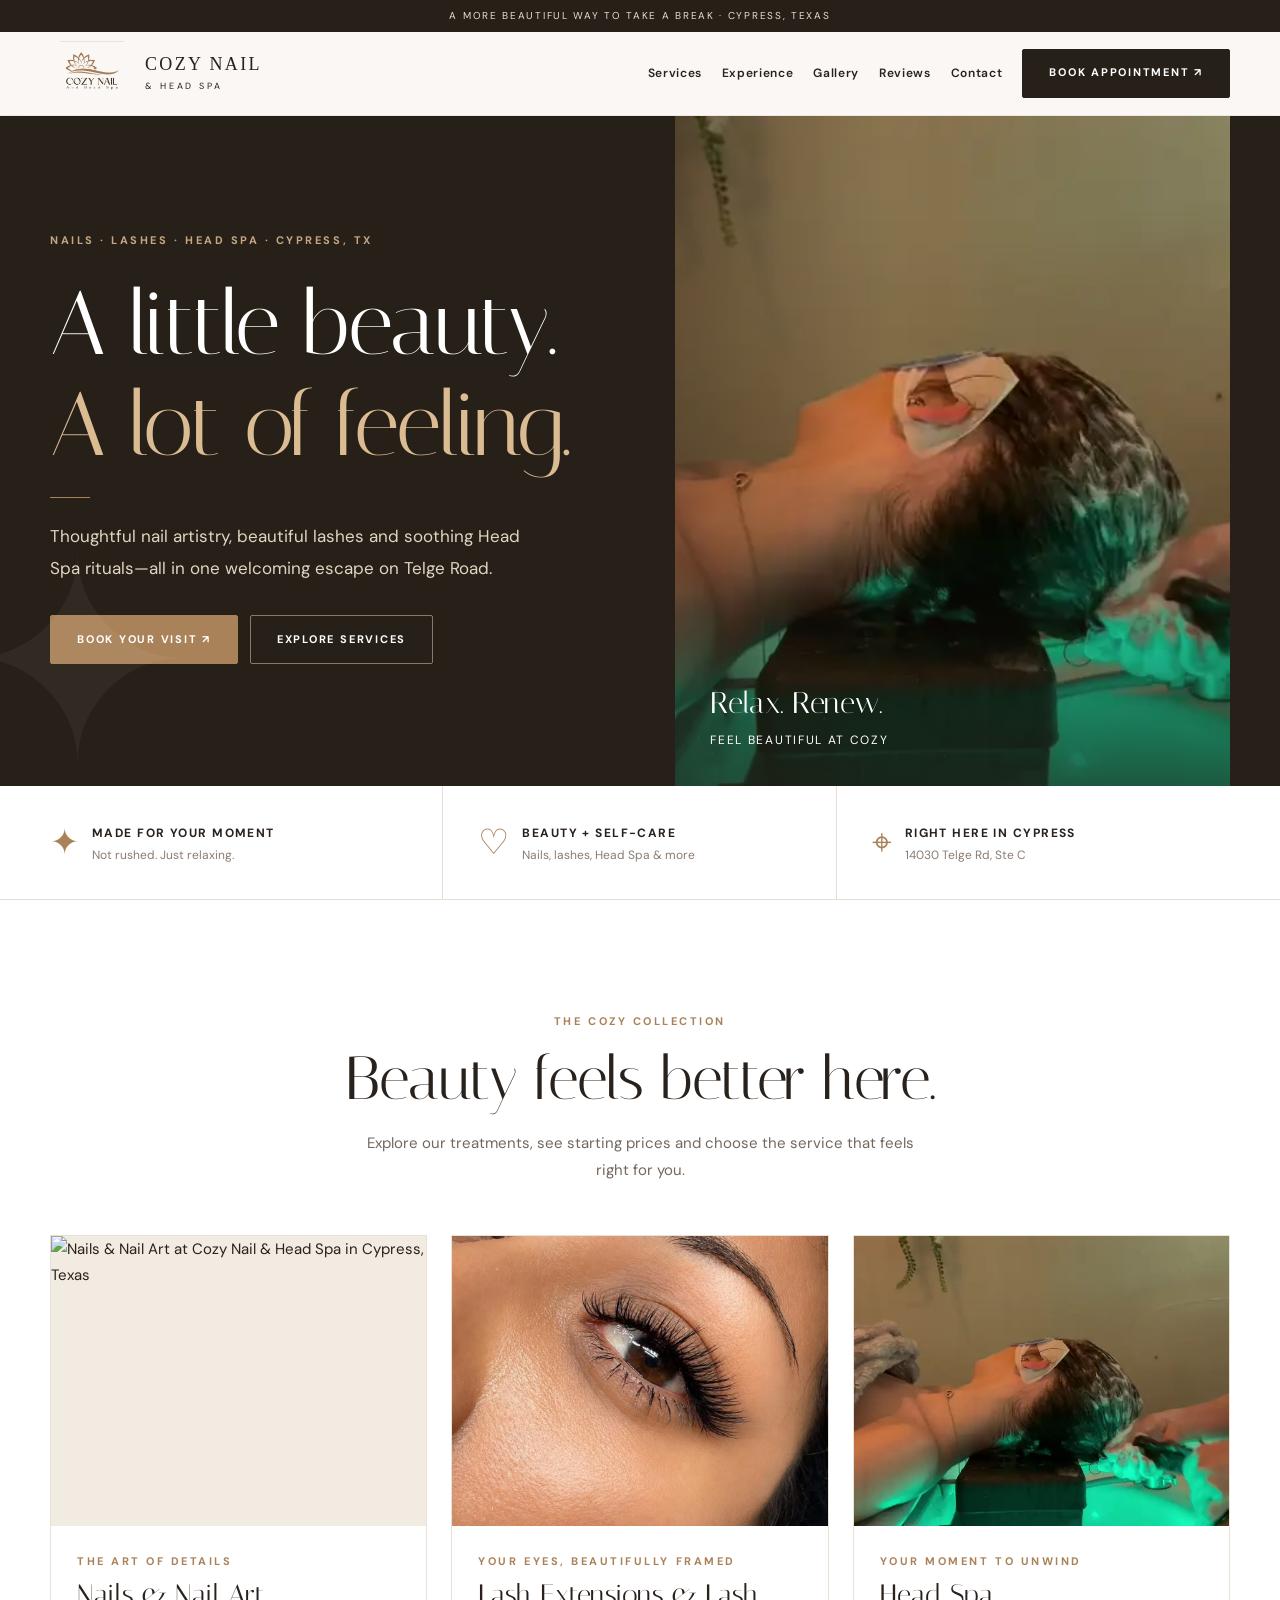
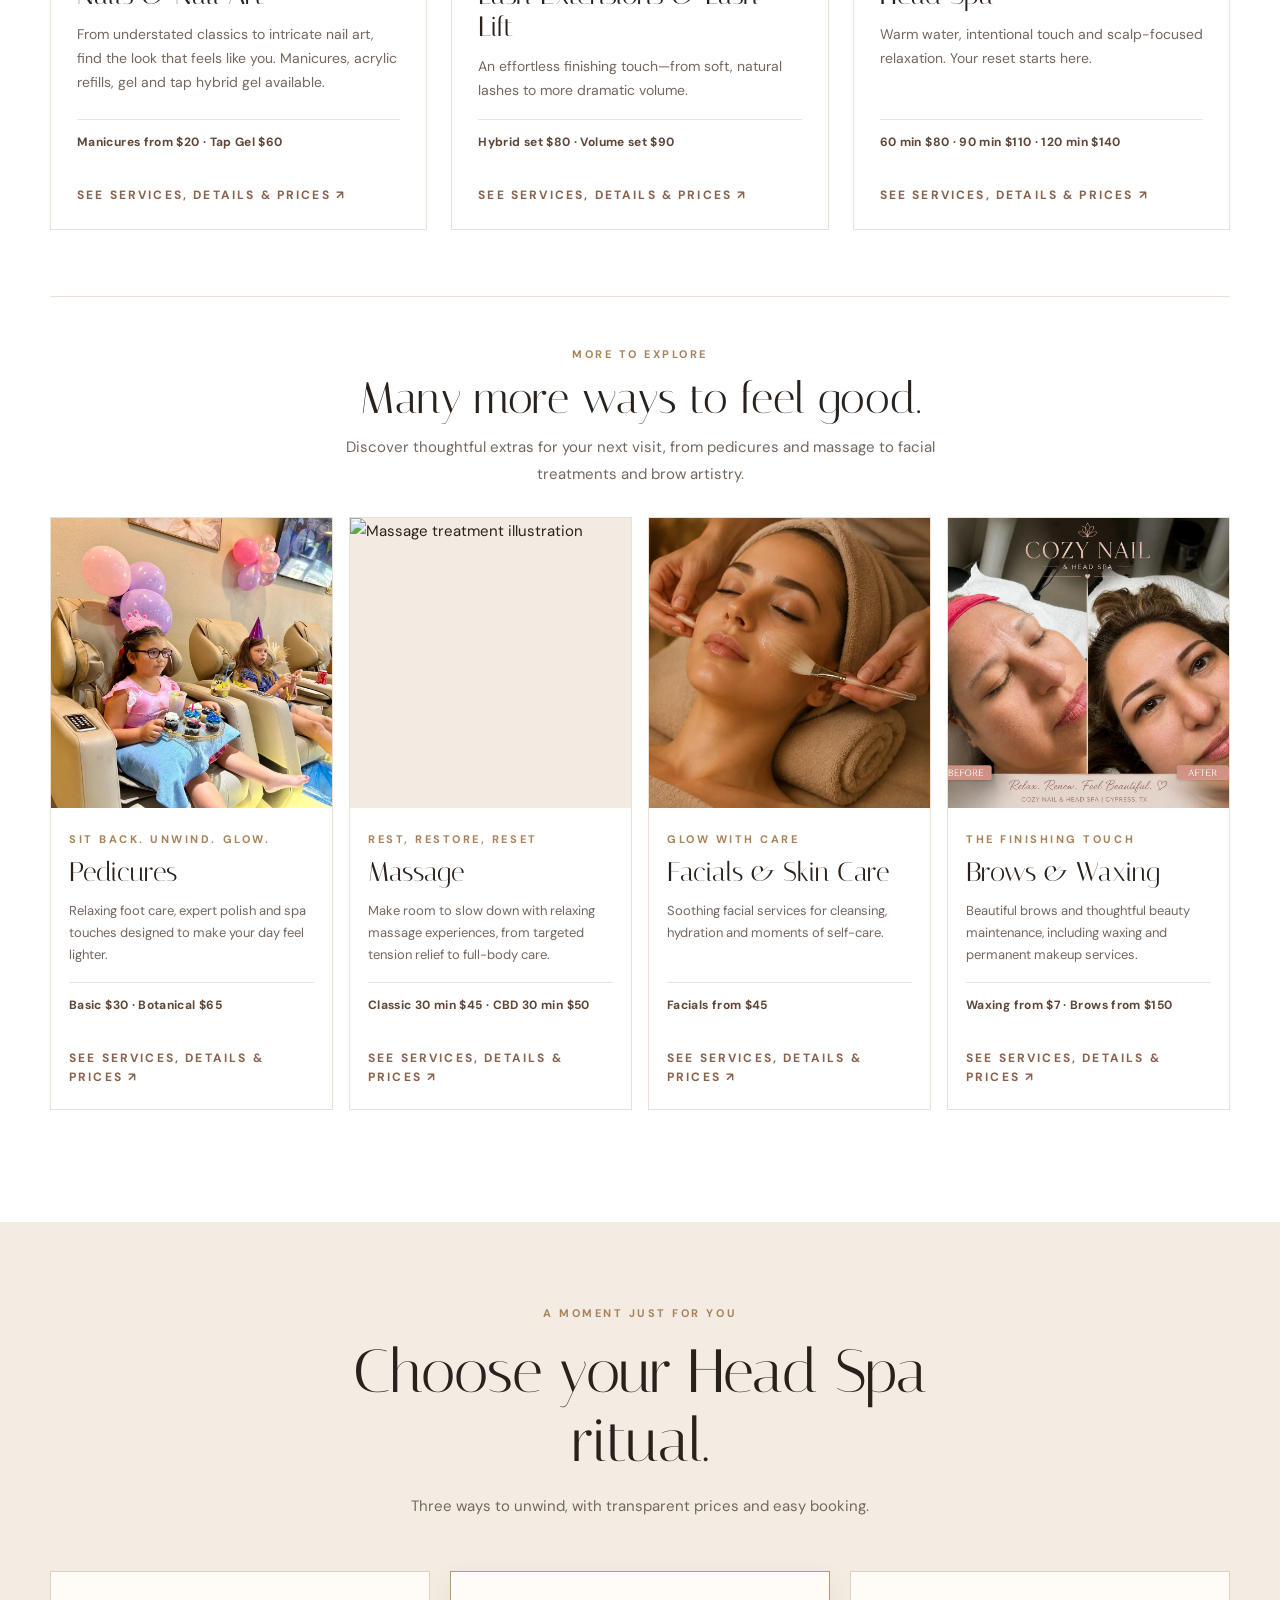
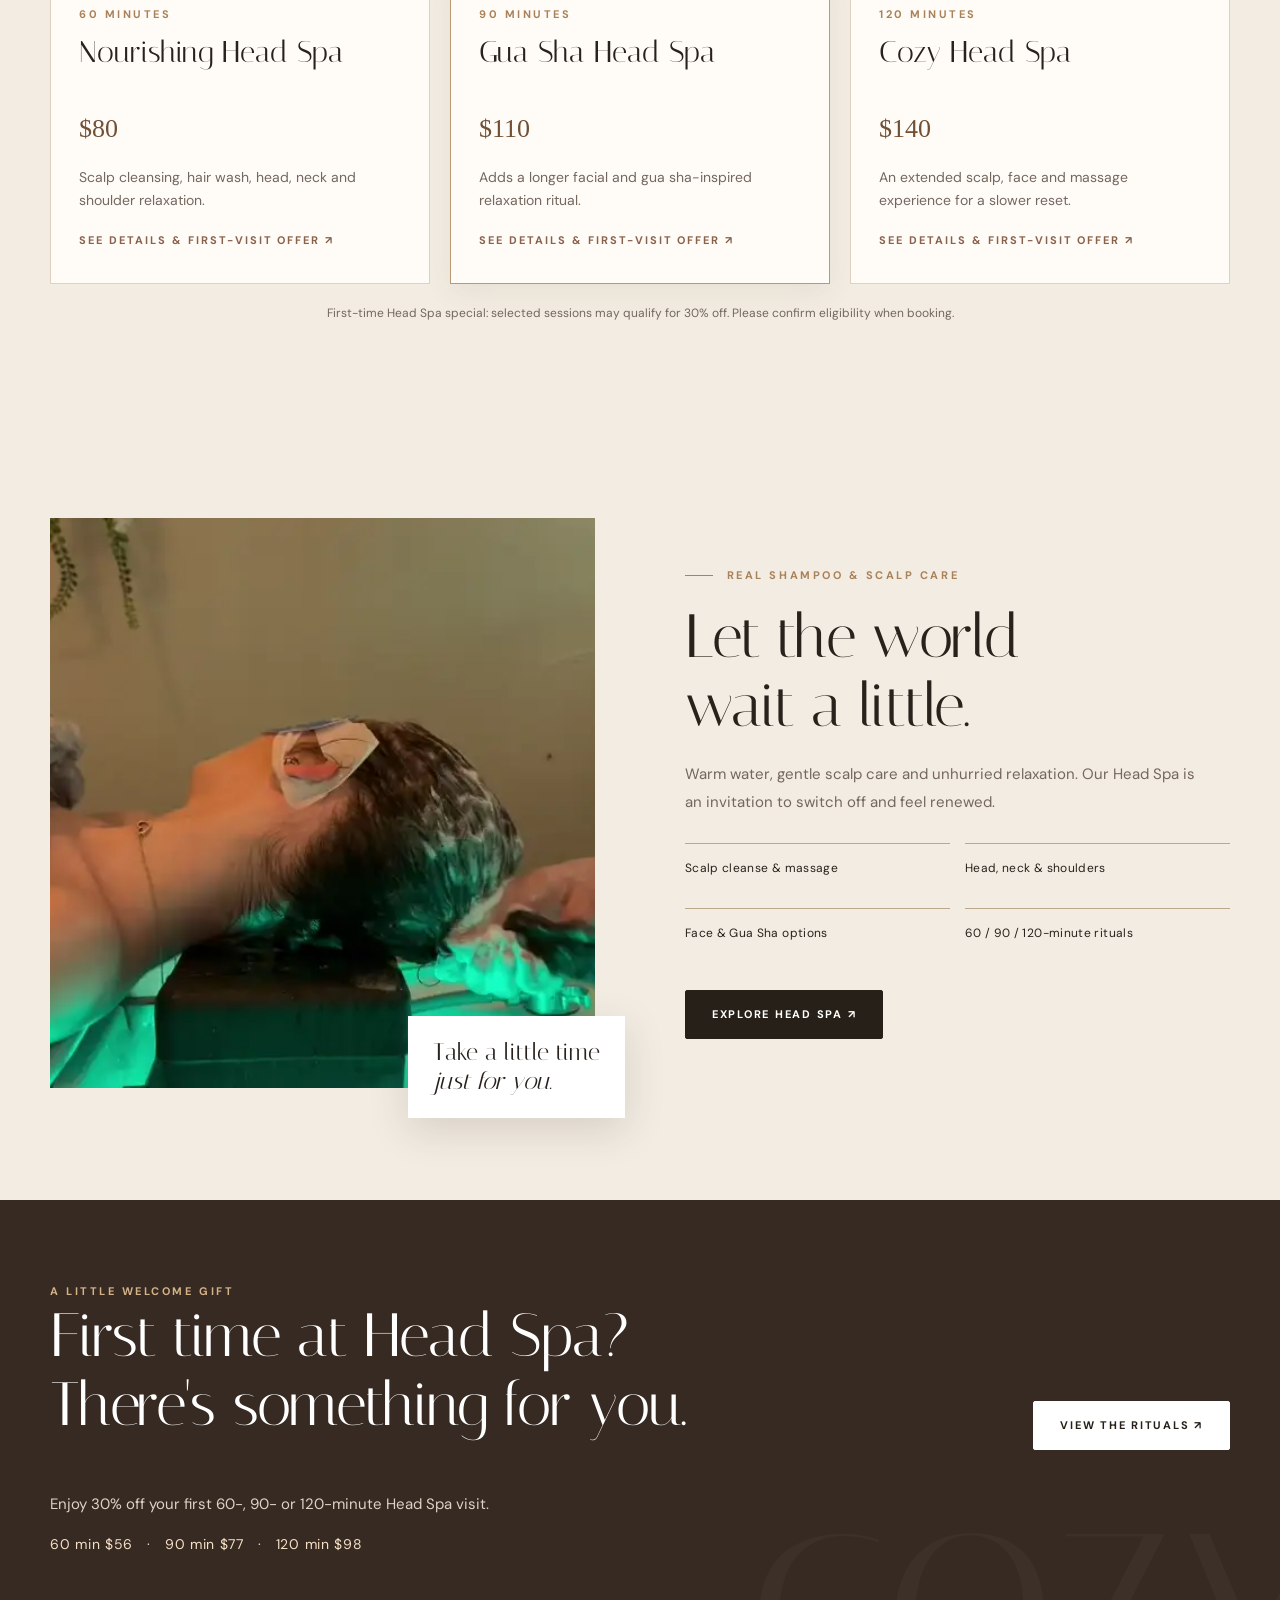
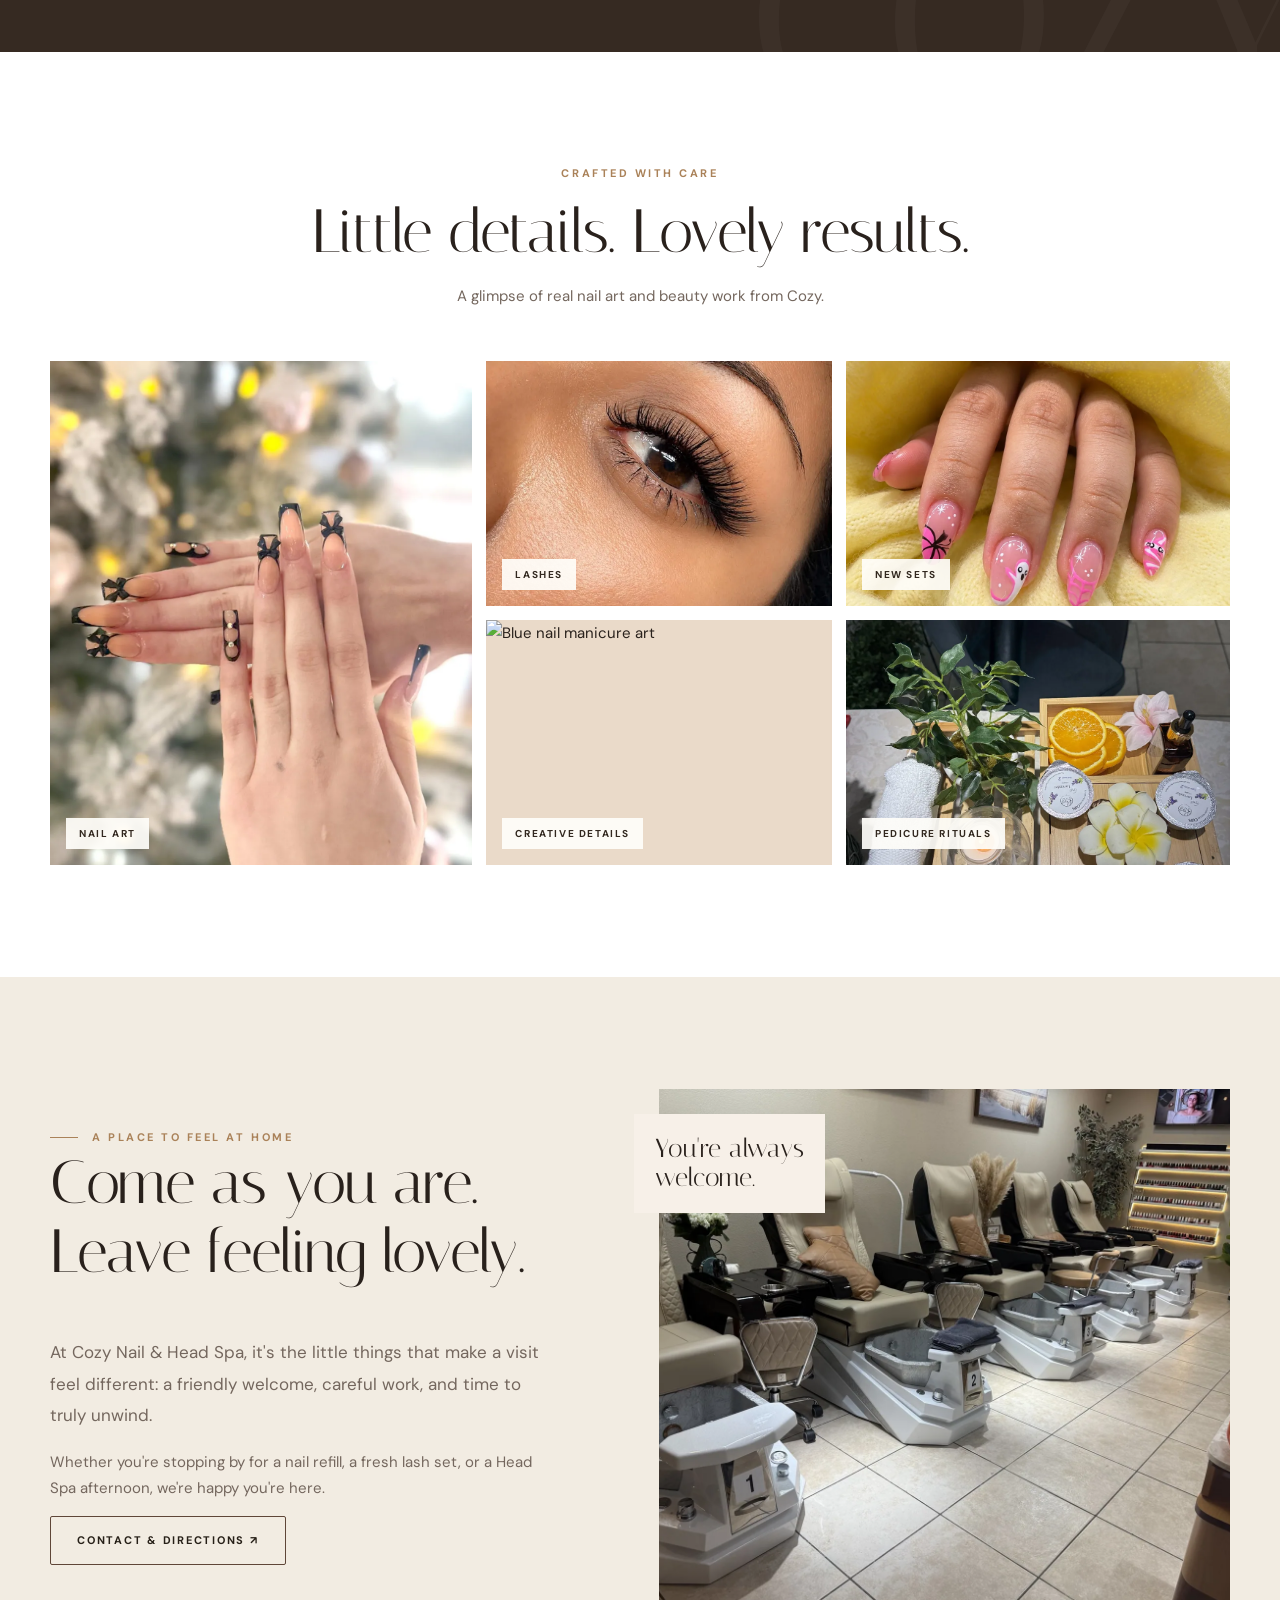
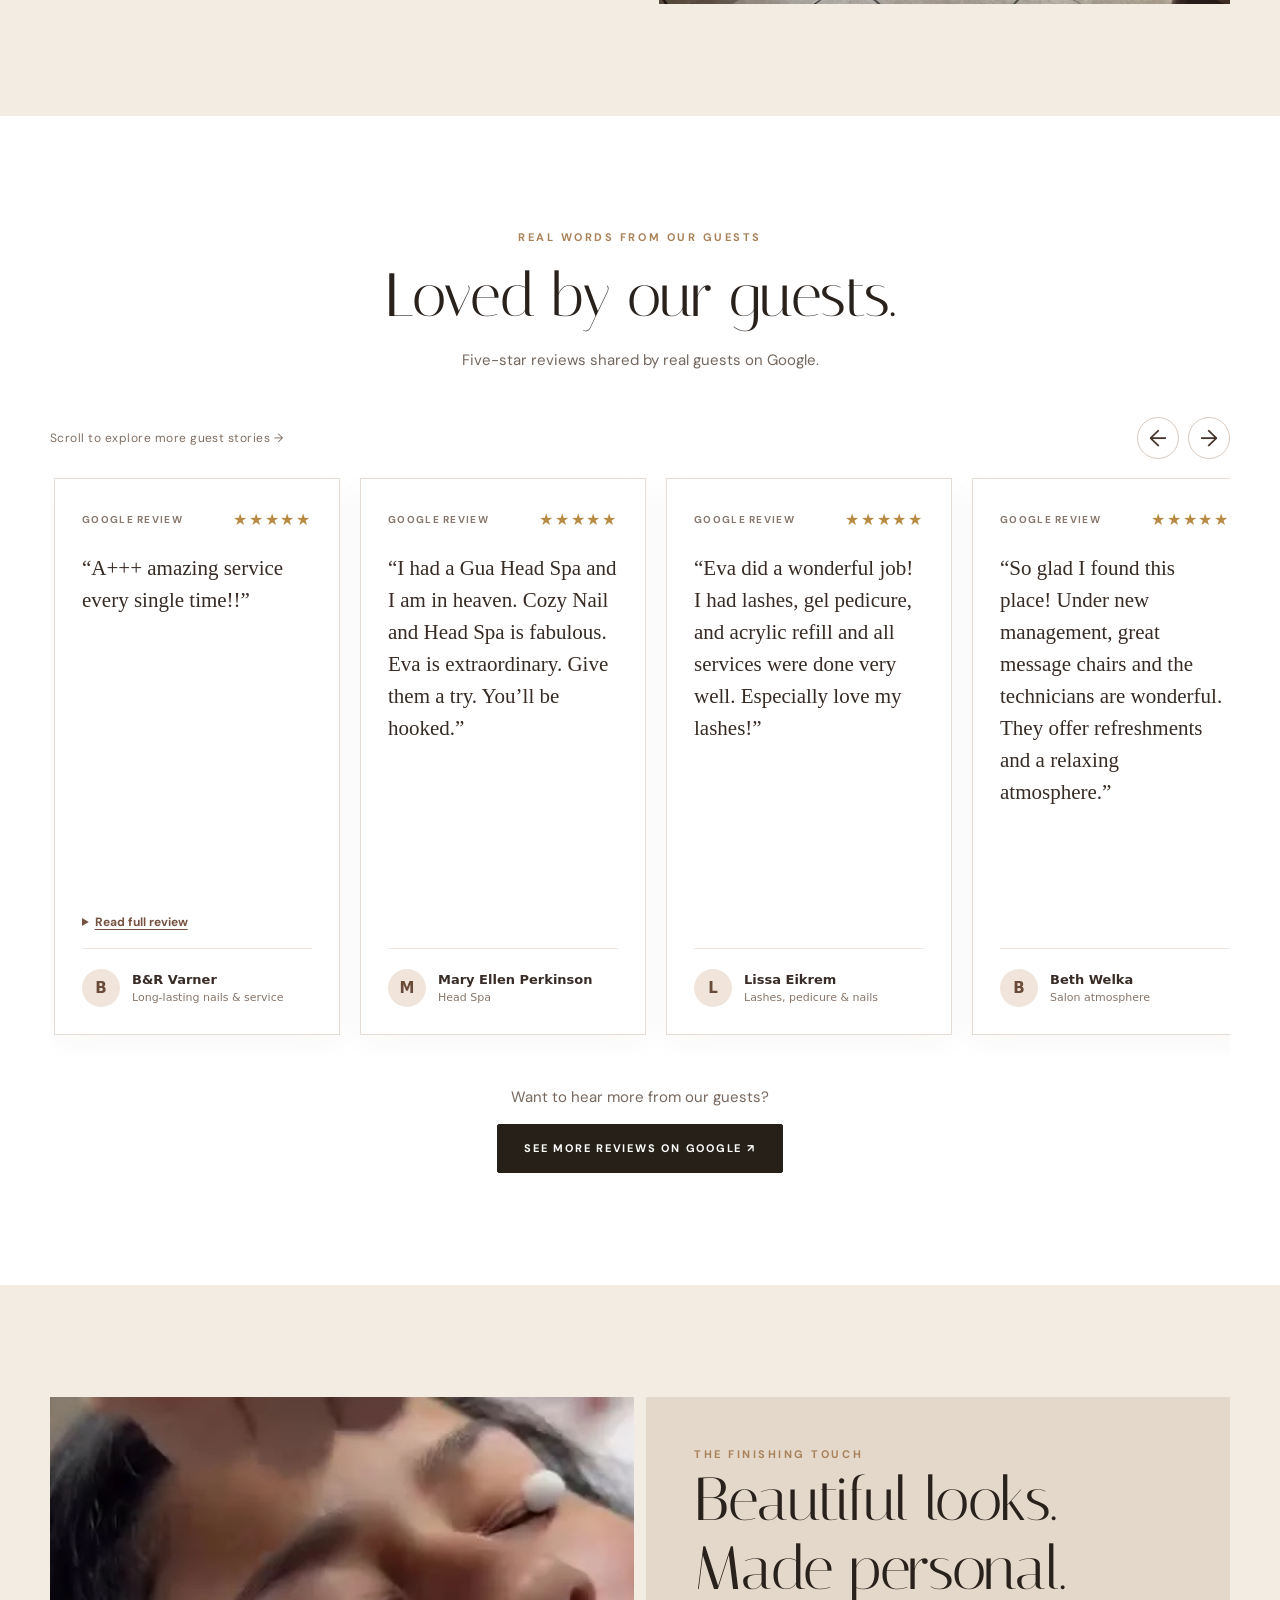
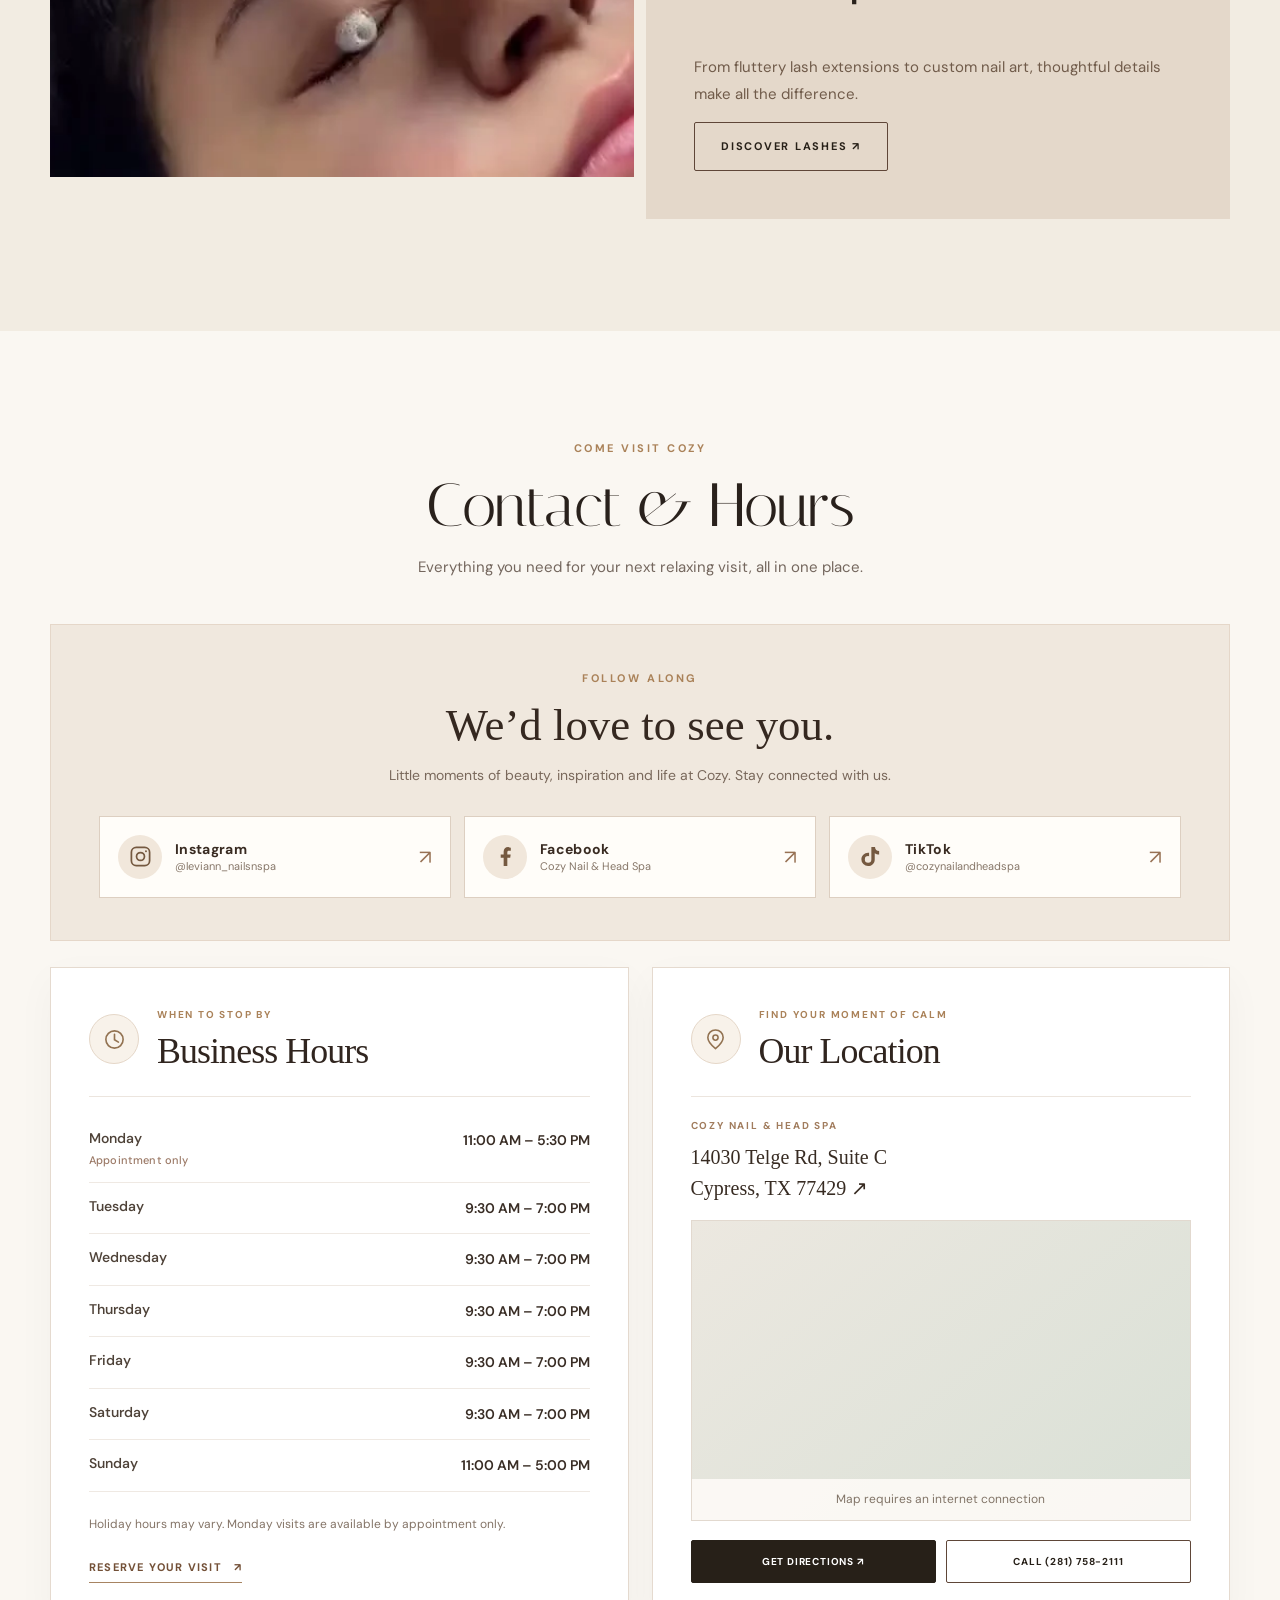
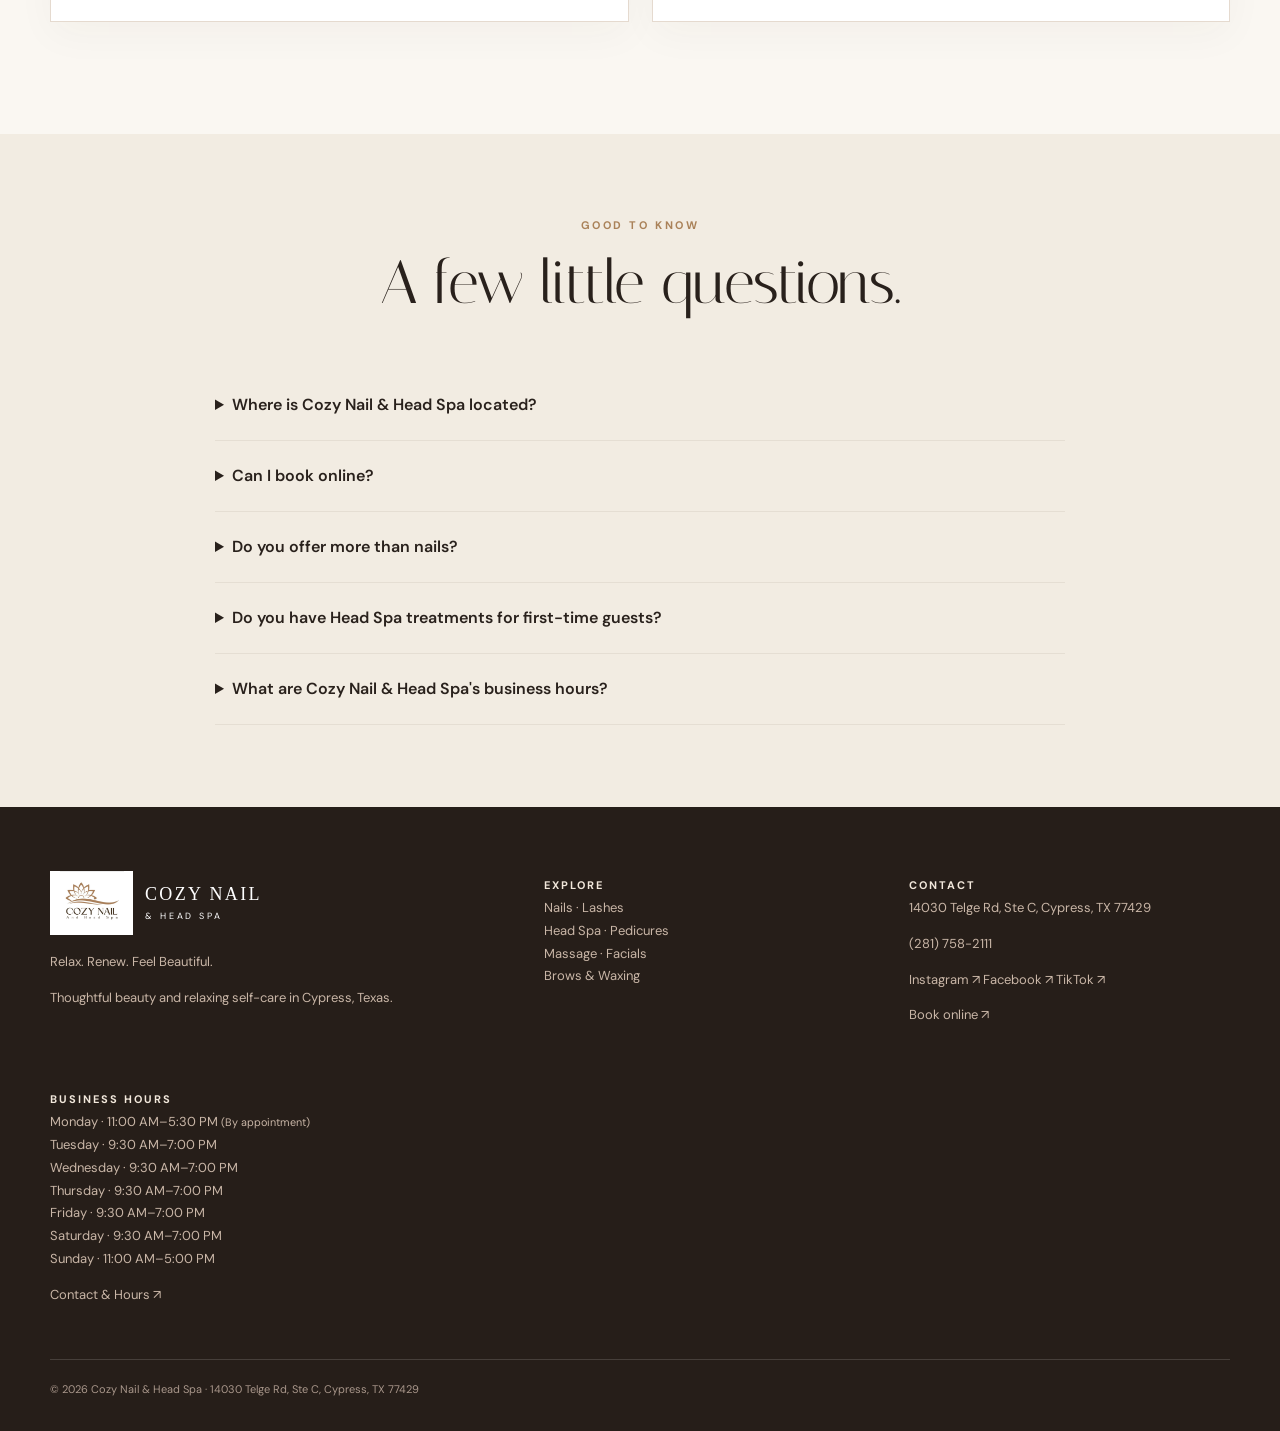
==== index.html @ b111fbc2 "Add files via upload" ====
<!DOCTYPE html>

<html lang="en"><head><meta charset="utf-8"/><meta content="width=device-width,initial-scale=1" name="viewport"/><meta content="#272018" name="theme-color"/><title>Cozy Nail &amp; Head Spa | Nail Salon, Lashes &amp; Head Spa in Cypress, TX</title><meta content="Explore nails, lash extensions, pedicures, Head Spa and massage at Cozy Nail &amp; Head Spa in Cypress, TX. View services, real work and book your visit." name="description"/><meta content="index,follow" name="robots"/><link href="https://cozynailandheadspa.com/" rel="canonical"/><meta content="website" property="og:type"/><meta content="Cozy Nail &amp; Head Spa | Nail Salon, Lashes &amp; Head Spa in Cypress, TX" property="og:title"/><meta content="Explore nails, lash extensions, pedicures, Head Spa and massage at Cozy Nail &amp; Head Spa in Cypress, TX. View services, real work and book your visit." property="og:description"/><meta content="https://cozynailandheadspa.com/" property="og:url"/><meta content="https://cozynailandheadspa.com/assets/images/salon.webp" property="og:image"/><link href="assets/images/logo.webp" rel="icon"/><link href="assets/css/style.css?v=20261012-contact-v3" rel="stylesheet"/><script type="application/ld+json">{"@context":"https://schema.org","@type":"NailSalon","@id":"https://cozynailandheadspa.com/#salon","name":"Cozy Nail & Head Spa","url":"https://cozynailandheadspa.com/","telephone":"+12817582111","image":"https://cozynailandheadspa.com/assets/images/salon.webp","address":{"@type":"PostalAddress","streetAddress":"14030 Telge Rd, Ste C","addressLocality":"Cypress","addressRegion":"TX","postalCode":"77429","addressCountry":"US"},"hasMap":"https://maps.app.goo.gl/F1xXu7MnUmR81qBM8","sameAs":["https://www.instagram.com/leviann_nailsnspa/","https://www.facebook.com/cozynailandheadspa","https://www.tiktok.com/@cozynailandheadspa"],"priceRange":"$$","openingHoursSpecification":[{"@type":"OpeningHoursSpecification","dayOfWeek":["Tuesday","Wednesday","Thursday","Friday","Saturday"],"opens":"09:30","closes":"19:00"},{"@type":"OpeningHoursSpecification","dayOfWeek":"Sunday","opens":"11:00","closes":"17:00"},{"@type":"OpeningHoursSpecification","dayOfWeek":"Monday","opens":"11:00","closes":"17:30","description":"By appointment only"}]}</script><style id="cozy-five-star-review-styles">
/* Google guest testimonials: static HTML, free to maintain, works without JavaScript */
.cozy-review-toolbar{display:flex;align-items:center;justify-content:space-between;gap:16px;margin:-8px 0 15px}
.cozy-review-hint{font-size:12px;color:#806f63;letter-spacing:.04em}
.cozy-review-buttons{display:flex;gap:9px}
.cozy-review-arrow{width:42px;height:42px;display:inline-grid;place-items:center;border:1px solid #d9cabe;background:#fff;color:#453229;border-radius:50%;cursor:pointer;font-size:23px;line-height:1;transition:background .2s,border-color .2s}
.cozy-review-arrow:hover,.cozy-review-arrow:focus-visible{background:#eee5dd;border-color:#b69a83}
.cozy-review-cards{display:grid;grid-auto-flow:column;grid-auto-columns:minmax(286px,calc((100% - 40px)/3));gap:20px;overflow-x:auto;overscroll-behavior-x:contain;scroll-snap-type:x mandatory;scroll-padding:5px;padding:4px 4px 22px;scrollbar-width:thin;scrollbar-color:#bca58f #f1ebe5}
.cozy-review-card{display:flex;flex-direction:column;min-width:0;min-height:335px;background:#fff;border:1px solid #e5dcd4;padding:27px;scroll-snap-align:start;box-shadow:0 8px 28px rgba(73,47,34,.035)}
.cozy-review-card-top{display:flex;flex-wrap:wrap;gap:5px 14px;align-items:center;justify-content:space-between}
.cozy-review-google{font-size:10px;font-weight:700;letter-spacing:.13em;text-transform:uppercase;color:#88776c}
.cozy-review-stars{font-size:16px;color:#b78b43;letter-spacing:.11em;white-space:nowrap}
.cozy-review-card blockquote{margin:19px 0 12px;font:clamp(18px,1.7vw,21px)/1.52 Georgia,serif;color:#382b24;flex-grow:1}
.cozy-review-details{margin:0 0 15px}
.cozy-review-details summary{font-size:12px;font-weight:700;color:#765341;cursor:pointer;text-decoration:underline;text-underline-offset:3px}
.cozy-review-details p{margin-top:10px;font:14px/1.7 system-ui,sans-serif;color:#65574e}
.cozy-review-author{margin-top:auto;display:flex;align-items:center;gap:12px;padding-top:20px;border-top:1px solid #efe8e2}
.cozy-review-avatar{flex-shrink:0;display:grid;place-items:center;width:38px;height:38px;border-radius:50%;background:#f1e5db;color:#6a4a38;font:600 15px system-ui,sans-serif}
.cozy-review-author strong{display:block;font:600 13px/1.5 system-ui,sans-serif;color:#392c27}
.cozy-review-author small{display:block;font:11px/1.5 system-ui,sans-serif;color:#88766b}
.cozy-review-action{display:flex;flex-direction:column;align-items:center;gap:14px;padding-top:27px;text-align:center}
.cozy-review-action p{margin:0;color:#77675e}
@media(max-width:940px){.cozy-review-cards{grid-auto-columns:minmax(285px,calc((100% - 20px)/2))}}
@media(max-width:610px){.cozy-review-cards{grid-auto-columns:minmax(250px,89%);gap:12px}.cozy-review-card{padding:22px;min-height:315px}.cozy-review-hint{font-size:11px}}
@media(prefers-reduced-motion:reduce){.cozy-review-cards{scroll-behavior:auto}}
</style></head><body data-prefix=""><noscript><p class="cozy-noscript">The service menus and links below are available without JavaScript.</p></noscript><div class="topline">A more beautiful way to take a break · Cypress, Texas</div><header class="header"><div class="container nav"><a aria-label="Cozy Nail and Head Spa home" class="logo" href="index.html"><img alt="Cozy Nail &amp; Head Spa lotus logo" height="64" src="assets/images/logo.webp" width="83"/><span class="wordmark">COZY NAIL<small>&amp; HEAD SPA</small></span></a><button aria-controls="siteNav" aria-expanded="false" aria-label="Open navigation menu" class="menu-toggle">☰</button><nav class="nav-links" id="siteNav"><a href="index.html#services">Services</a><a href="index.html#experience">Experience</a><a href="index.html#gallery">Gallery</a><a href="index.html#reviews">Reviews</a><a href="index.html#contact">Contact</a><a class="btn btn-dark" data-book="" href="https://booking.gocheckin.net/v2/16063" rel="noopener noreferrer" target="_blank">Book Appointment ↗</a></nav></div></header><main>
<section class="hero"><div class="container hero-grid"><div class="hero-text"><div class="hero-text-inner"><div class="eyebrow">NAILS · LASHES · HEAD SPA · CYPRESS, TX</div><h1>A little beauty.<br/><em>A lot of feeling.</em></h1><div class="gold-line"></div><p>Thoughtful nail artistry, beautiful lashes and soothing Head Spa rituals—all in one welcoming escape on Telge Road.</p><div class="actions" style="margin-top:30px"><a class="btn btn-gold" data-book="" href="https://booking.gocheckin.net/v2/16063" rel="noopener noreferrer" target="_blank">Book Your Visit ↗</a><a class="btn btn-outline" href="#services">Explore Services</a></div></div></div><div class="hero-photo"><video aria-label="Real shampoo and scalp cleansing treatment at Cozy Head Spa" autoplay="" loop="" muted="" playsinline="" poster="assets/images/head-spa-shampoo-2026.webp" preload="metadata"><source src="assets/video/head-spa-shampoo-2026.mp4" type="video/mp4"/></video><div class="hero-float"><strong>Relax. Renew.</strong>Feel beautiful at Cozy</div></div></div></section>
<div class="intro-strip"><div class="container intro-grid"><div><b>✦</b><div><strong>Made for your moment</strong><small>Not rushed. Just relaxing.</small></div></div><div><b>♡</b><div><strong>Beauty + self-care</strong><small>Nails, lashes, Head Spa &amp; more</small></div></div><div><b>⌖</b><div><strong>Right here in Cypress</strong><small>14030 Telge Rd, Ste C</small></div></div></div></div>
<section class="section white" id="services"><div class="container"><div class="section-heading"><div class="eyebrow">THE COZY COLLECTION</div><h2>Beauty feels better here.</h2><p>Explore our treatments, see starting prices and choose the service that feels right for you.</p></div><div class="services-grid" id="servicesGrid"><a aria-label="View Nails &amp; Nail Art services and prices" class="service-card" href="services/nails.html"><div class="service-img"><img alt="Nails &amp; Nail Art at Cozy Nail &amp; Head Spa in Cypress, Texas" decoding="async" height="440" loading="lazy" src="assets/images/nail-art-feature.webp" width="580"/></div><div class="body"><div class="eyebrow">THE ART OF DETAILS</div><h3>Nails &amp; Nail Art</h3><p>From understated classics to intricate nail art, find the look that feels like you. Manicures, acrylic refills, gel and tap hybrid gel available.</p><div class="price-preview">Manicures from $20 · Tap Gel $60</div><div class="text-link">See services, details &amp; prices ↗</div></div></a><a aria-label="View Lash Extensions &amp; Lash Lift services and prices" class="service-card" href="services/lashes.html"><div class="service-img"><img alt="Lash Extensions &amp; Lash Lift at Cozy Nail &amp; Head Spa in Cypress, Texas" decoding="async" height="440" loading="lazy" src="assets/images/lash-eye.webp" width="580"/></div><div class="body"><div class="eyebrow">YOUR EYES, BEAUTIFULLY FRAMED</div><h3>Lash Extensions &amp; Lash Lift</h3><p>An effortless finishing touch—from soft, natural lashes to more dramatic volume.</p><div class="price-preview">Hybrid set $80 · Volume set $90</div><div class="text-link">See services, details &amp; prices ↗</div></div></a><a aria-label="View Head Spa services and prices" class="service-card" href="services/head-spa.html"><div class="service-img"><img alt="Real Head Spa shampoo and scalp cleansing at Cozy Nail &amp; Head Spa" decoding="async" height="440" loading="lazy" src="assets/images/head-spa-shampoo-2026.webp" width="580"/></div><div class="body"><div class="eyebrow">YOUR MOMENT TO UNWIND</div><h3>Head Spa</h3><p>Warm water, intentional touch and scalp-focused relaxation. Your reset starts here.</p><div class="price-preview">60 min $80 · 90 min $110 · 120 min $140</div><div class="text-link">See services, details &amp; prices ↗</div></div></a></div><div class="cozy-more-heading"><div class="eyebrow">MORE TO EXPLORE</div><h3>Many more ways to feel good.</h3><p>Discover thoughtful extras for your next visit, from pedicures and massage to facial treatments and brow artistry.</p></div><div class="services-grid is-secondary" id="moreServicesGrid"><a aria-label="View Pedicures services and prices" class="service-card" href="services/pedicures.html"><div class="service-img"><img alt="Pedicures at Cozy Nail &amp; Head Spa in Cypress, Texas" decoding="async" height="440" loading="lazy" src="assets/images/pedicure-chairs.webp" width="580"/></div><div class="body"><div class="eyebrow">SIT BACK. UNWIND. GLOW.</div><h3>Pedicures</h3><p>Relaxing foot care, expert polish and spa touches designed to make your day feel lighter.</p><div class="price-preview">Basic $30 · Botanical $65</div><div class="text-link">See services, details &amp; prices ↗</div></div></a><a aria-label="View Massage services and prices" class="service-card" href="services/massage.html"><div class="service-img"><img alt="Massage treatment illustration" decoding="async" height="440" loading="lazy" src="assets/images/massage-feature.webp" width="580"/></div><div class="body"><div class="eyebrow">REST, RESTORE, RESET</div><h3>Massage</h3><p>Make room to slow down with relaxing massage experiences, from targeted tension relief to full-body care.</p><div class="price-preview">Classic 30 min $45 · CBD 30 min $50</div><div class="text-link">See services, details &amp; prices ↗</div></div></a><a aria-label="View Facials &amp; Skin Care services and prices" class="service-card" href="services/facials.html"><div class="service-img"><img alt="Facial treatment illustration" decoding="async" height="440" loading="lazy" src="assets/images/facial-treatment.webp" width="580"/></div><div class="body"><div class="eyebrow">GLOW WITH CARE</div><h3>Facials &amp; Skin Care</h3><p>Soothing facial services for cleansing, hydration and moments of self-care.</p><div class="price-preview">Facials from $45</div><div class="text-link">See services, details &amp; prices ↗</div></div></a><a aria-label="View Brows &amp; Waxing services and prices" class="service-card" href="services/brows-waxing.html"><div class="service-img"><img alt="Brows &amp; Waxing at Cozy Nail &amp; Head Spa in Cypress, Texas" decoding="async" height="440" loading="lazy" src="assets/images/brows.webp" width="580"/></div><div class="body"><div class="eyebrow">THE FINISHING TOUCH</div><h3>Brows &amp; Waxing</h3><p>Beautiful brows and thoughtful beauty maintenance, including waxing and permanent makeup services.</p><div class="price-preview">Waxing from $7 · Brows from $150</div><div class="text-link">See services, details &amp; prices ↗</div></div></a></div></div></section><section aria-labelledby="headspa-price-title" class="section-tight linen cozy-headspa-pricing" id="head-spa-pricing"><div class="container"><div class="section-heading"><div class="eyebrow">A MOMENT JUST FOR YOU</div><h2 id="headspa-price-title">Choose your Head Spa ritual.</h2><p>Three ways to unwind, with transparent prices and easy booking.</p></div><div class="cozy-tiers"><article class="cozy-tier"><span class="eyebrow">60 minutes</span><h3>Nourishing Head Spa</h3><strong class="cozy-tier-price">$80</strong><p>Scalp cleansing, hair wash, head, neck and shoulder relaxation.</p><a class="text-link" href="services/head-spa.html">See details &amp; first-visit offer ↗</a></article><article class="cozy-tier featured"><span class="eyebrow">90 minutes</span><h3>Gua Sha Head Spa</h3><strong class="cozy-tier-price">$110</strong><p>Adds a longer facial and gua sha-inspired relaxation ritual.</p><a class="text-link" href="services/head-spa.html">See details &amp; first-visit offer ↗</a></article><article class="cozy-tier"><span class="eyebrow">120 minutes</span><h3>Cozy Head Spa</h3><strong class="cozy-tier-price">$140</strong><p>An extended scalp, face and massage experience for a slower reset.</p><a class="text-link" href="services/head-spa.html">See details &amp; first-visit offer ↗</a></article></div><p class="cozy-price-note">First-time Head Spa special: selected sessions may qualify for 30% off. Please confirm eligibility when booking.</p></div></section>
<section class="section linen" id="experience"><div class="container split"><div class="split-media"><video aria-label="Real shampoo and scalp cleansing treatment at Cozy Head Spa" data-scroll-video="" loop="" muted="" playsinline="" poster="assets/images/head-spa-shampoo-2026.webp" preload="none"><source src="assets/video/head-spa-shampoo-2026.mp4" type="video/mp4"/></video><div class="corner-card">Take a little time<br/><i>just for you.</i></div></div><div class="split-copy"><div class="overline eyebrow">REAL SHAMPOO &amp; SCALP CARE</div><h2>Let the world<br/>wait a little.</h2><p class="lead">Warm water, gentle scalp care and unhurried relaxation. Our Head Spa is an invitation to switch off and feel renewed.</p><div class="essentials"><div>Scalp cleanse &amp; massage</div><div>Head, neck &amp; shoulders</div><div>Face &amp; Gua Sha options</div><div>60 / 90 / 120-minute rituals</div></div><a class="btn btn-dark" href="services/head-spa.html">Explore Head Spa ↗</a></div></div></section>
<section class="section-tight promo-section"><div class="container promo-inner"><div><div class="eyebrow">A LITTLE WELCOME GIFT</div><h2>First time at Head Spa?<br/>There's something for you.</h2><p>Enjoy 30% off your first 60-, 90- or 120-minute Head Spa visit.</p><p class="offer-detail">60 min $56   ·   90 min $77   ·   120 min $98</p></div><a class="btn btn-white" href="services/head-spa.html">View the Rituals ↗</a></div></section>
<section class="section white" id="gallery"><div class="container"><div class="section-heading"><div class="eyebrow">CRAFTED WITH CARE</div><h2>Little details. Lovely results.</h2><p>A glimpse of real nail art and beauty work from Cozy.</p></div><div class="gallery"><a class="tall" href="services/nails.html"><img alt="Black bow nail art created at Cozy Nail and Head Spa Cypress" loading="lazy" src="assets/images/nails-art.webp"/><span>Nail Art</span></a><a href="services/lashes.html"><img alt="Close up of finished lash extensions" loading="lazy" src="assets/images/lash-eye.webp"/><span>Lashes</span></a><a href="services/nails.html"><img alt="Pink nail art on hands" loading="lazy" src="assets/images/nails-soft.webp"/><span>New Sets</span></a><a href="services/nails.html"><img alt="Blue nail manicure art" loading="lazy" src="assets/images/nail-art-feature.webp"/><span>Creative Details</span></a><a href="services/pedicures.html"><img alt="Cozy spa pedicure tray with citrus, oils and a warm candle" loading="lazy" src="assets/images/spa-tray.webp"/><span>Pedicure Rituals</span></a></div></div></section>
<section class="section linen"><div class="container story-grid"><div class="story-copy"><div class="overline eyebrow">A PLACE TO FEEL AT HOME</div><h2>Come as you are.<br/>Leave feeling lovely.</h2><p class="lead">At Cozy Nail &amp; Head Spa, it's the little things that make a visit feel different: a friendly welcome, careful work, and time to truly unwind.</p><p>Whether you're stopping by for a nail refill, a fresh lash set, or a Head Spa afternoon, we're happy you're here.</p><a class="btn btn-outline" href="#contact">Contact &amp; Directions ↗</a></div><div class="story-photo"><img alt="Real Cozy Nail and Head Spa pedicure seating in Cypress Texas" loading="lazy" src="assets/images/salon.webp"/><div class="stamp">You're always<br/>welcome.</div></div></div></section>
<section aria-labelledby="cozy-google-reviews-heading" class="section white" id="reviews">
<div class="container">
<div class="section-heading">
<div class="eyebrow">REAL WORDS FROM OUR GUESTS</div>
<h2 id="cozy-google-reviews-heading">Loved by our guests.</h2>
<p>Five-star reviews shared by real guests on Google.</p>
</div>
<div class="cozy-review-toolbar">
<span class="cozy-review-hint">Scroll to explore more guest stories <span aria-hidden="true">→</span></span>
<div aria-label="Browse Google reviews" class="cozy-review-buttons">
<button aria-label="Previous reviews" class="cozy-review-arrow" id="cozy-review-prev" type="button">←</button>
<button aria-label="Next reviews" class="cozy-review-arrow" id="cozy-review-next" type="button">→</button>
</div>
</div>
<div aria-label="Five Google reviews, scroll horizontally to read all five" class="cozy-review-cards" id="cozyGoogleReviews" tabindex="0">
<article aria-label="5-star Google review by B&amp;R Varner" class="cozy-review-card">
<div class="cozy-review-card-top"><span class="cozy-review-google">Google review</span><span aria-label="5 out of 5 stars" class="cozy-review-stars">★★★★★</span></div>
<blockquote>“A+++ amazing service every single time!!”</blockquote><details class="cozy-review-details"><summary>Read full review</summary><p>A+++ amazing service every single time!! I have been a regular for sometime (about a year) and have always had 5 star service and quality ! Everyone is so welcoming and fantastic at the services they have provided me (and husbands pedicure). Everyone is so wonderful, but Daisy is my go to nail magician! She knows what I want more than I do. She will make suggestions or advise of a nail shape, color, service etc. and “hands up” she is always spot on - the end results and quality always surpasses my expectations. I do A LOT with my hands, no chipping no broken nails and an actual pretty seamless grow out that doesn’t look harsh. I enjoy everyone at this salon they are all wonderful!</p></details>
<footer class="cozy-review-author"><span aria-hidden="true" class="cozy-review-avatar">B</span><span><strong>B&amp;R Varner</strong><small>Long-lasting nails &amp; service</small></span></footer>
</article><article aria-label="5-star Google review by Mary Ellen Perkinson" class="cozy-review-card">
<div class="cozy-review-card-top"><span class="cozy-review-google">Google review</span><span aria-label="5 out of 5 stars" class="cozy-review-stars">★★★★★</span></div>
<blockquote>“I had a Gua Head Spa and I am in heaven. Cozy Nail and Head Spa is fabulous. Eva is extraordinary. Give them a try. You’ll be hooked.”</blockquote>
<footer class="cozy-review-author"><span aria-hidden="true" class="cozy-review-avatar">M</span><span><strong>Mary Ellen Perkinson</strong><small>Head Spa</small></span></footer>
</article><article aria-label="5-star Google review by Lissa Eikrem" class="cozy-review-card">
<div class="cozy-review-card-top"><span class="cozy-review-google">Google review</span><span aria-label="5 out of 5 stars" class="cozy-review-stars">★★★★★</span></div>
<blockquote>“Eva did a wonderful job! I had lashes, gel pedicure, and acrylic refill and all services were done very well. Especially love my lashes!”</blockquote>
<footer class="cozy-review-author"><span aria-hidden="true" class="cozy-review-avatar">L</span><span><strong>Lissa Eikrem</strong><small>Lashes, pedicure &amp; nails</small></span></footer>
</article><article aria-label="5-star Google review by Beth Welka" class="cozy-review-card">
<div class="cozy-review-card-top"><span class="cozy-review-google">Google review</span><span aria-label="5 out of 5 stars" class="cozy-review-stars">★★★★★</span></div>
<blockquote>“So glad I found this place! Under new management, great message chairs and the technicians are wonderful. They offer refreshments and a relaxing atmosphere.”</blockquote>
<footer class="cozy-review-author"><span aria-hidden="true" class="cozy-review-avatar">B</span><span><strong>Beth Welka</strong><small>Salon atmosphere</small></span></footer>
</article><article aria-label="5-star Google review by Alexys Mumford" class="cozy-review-card">
<div class="cozy-review-card-top"><span class="cozy-review-google">Google review</span><span aria-label="5 out of 5 stars" class="cozy-review-stars">★★★★★</span></div>
<blockquote>“I love coming here! Everyone is so sweet, welcoming, and always does an amazing job on my nails. They get you in and out in a reasonable amount of time without sacrificing quality. The salon is clean, the service is great, and I always leave happy. Highly recommend!”</blockquote>
<footer class="cozy-review-author"><span aria-hidden="true" class="cozy-review-avatar">A</span><span><strong>Alexys Mumford</strong><small>Nails &amp; guest care</small></span></footer>
</article>
</div>
<div class="cozy-review-action">
<p>Want to hear more from our guests?</p>
<a aria-label="See more Cozy Nail and Head Spa reviews on Google Maps" class="btn btn-dark" href="https://maps.app.goo.gl/F1xXu7MnUmR81qBM8" rel="noopener noreferrer" target="_blank">See More Reviews on Google ↗</a>
</div>
</div>
</section>
<section class="section linen"><div class="container video-panel"><video aria-label="Close up of lash extension application" data-scroll-video="" loop="" muted="" playsinline="" poster="assets/images/lash-artist-poster.webp" preload="none"><source src="assets/video/lash-artist.mp4" type="video/mp4"/></video><div class="video-text"><div class="eyebrow">THE FINISHING TOUCH</div><h2>Beautiful looks.<br/>Made personal.</h2><p>From fluttery lash extensions to custom nail art, thoughtful details make all the difference.</p><a class="btn btn-outline" href="services/lashes.html" style="align-self:flex-start">Discover Lashes ↗</a></div></div></section>
<span aria-hidden="true" class="cozy-legacy-anchor" id="visit"></span><section aria-labelledby="cozy-contact-title" class="section white cozy-contact-section cozy-contact-v2" id="contact">
<div class="container">
<div class="section-heading cozy-contact-heading">
<div class="eyebrow">COME VISIT COZY</div>
<h2 id="cozy-contact-title">Contact &amp; Hours</h2>
<p>Everything you need for your next relaxing visit, all in one place.</p>
</div>
<div aria-labelledby="cozy-follow-heading" class="cozy-v2-follow" id="follow-along">
<div class="cozy-v2-follow-header">
<span class="eyebrow">FOLLOW ALONG</span>
<h3 id="cozy-follow-heading">We’d love to see you.</h3>
<p>Little moments of beauty, inspiration and life at Cozy. Stay connected with us.</p>
</div>
<div aria-label="Follow Cozy Nail and Head Spa on social media" class="cozy-v2-social-grid">
<a aria-label="Cozy Instagram" data-instagram-link="" href="https://www.instagram.com/leviann_nailsnspa/" rel="noopener noreferrer" target="_blank"><span class="cozy-v2-social-icon cozy-v2-instagram"><svg aria-hidden="true" fill="none" role="img" stroke="currentColor" stroke-linecap="round" stroke-linejoin="round" stroke-width="1.8" viewbox="0 0 24 24"><rect height="19" rx="5.1" width="19" x="2.5" y="2.5"></rect><circle cx="12" cy="12" r="4.15"></circle><circle cx="17.7" cy="6.6" fill="currentColor" r="1" stroke="none"></circle></svg></span><span class="cozy-v2-social-label"><strong>Instagram</strong><small>@leviann_nailsnspa</small></span><span aria-hidden="true" class="cozy-v2-arrow">↗</span></a>
<a aria-label="Cozy Facebook" data-facebook-link="" href="https://www.facebook.com/cozynailandheadspa" rel="noopener noreferrer" target="_blank"><span class="cozy-v2-social-icon cozy-v2-facebook"><svg aria-hidden="true" fill="currentColor" role="img" viewbox="0 0 24 24"><path d="M13.9 22v-8.7h3.03l.46-3.43H13.9V7.7c0-.99.32-1.67 1.74-1.67h1.91V2.97A26.1 26.1 0 0 0 14.76 2c-2.77 0-4.68 1.71-4.68 4.86v3.01H7v3.43h3.08V22h3.82Z"></path></svg></span><span class="cozy-v2-social-label"><strong>Facebook</strong><small>Cozy Nail &amp; Head Spa</small></span><span aria-hidden="true" class="cozy-v2-arrow">↗</span></a>
<a aria-label="Cozy TikTok" data-tiktok-link="" href="https://www.tiktok.com/@cozynailandheadspa" rel="noopener noreferrer" target="_blank"><span class="cozy-v2-social-icon cozy-v2-tiktok"><svg aria-hidden="true" fill="currentColor" role="img" viewbox="0 0 24 24"><path d="M16.7 2c.2 2.5 1.67 4.08 4.3 4.35v3.47c-1.74 0-3.32-.48-4.58-1.34v6.58c0 4.03-3 6.94-6.96 6.94A6.98 6.98 0 0 1 2.5 15c0-3.86 3.15-6.98 7.01-6.98.35 0 .69.03 1.02.08v3.67a3.28 3.28 0 0 0-1.04-.17 3.4 3.4 0 1 0 3.4 3.4V2h3.8Z"></path></svg></span><span class="cozy-v2-social-label"><strong>TikTok</strong><small>@cozynailandheadspa</small></span><span aria-hidden="true" class="cozy-v2-arrow">↗</span></a>
</div>
</div>
<div class="cozy-v2-contact-grid">
<article aria-labelledby="cozy-hours-heading" class="cozy-v2-card cozy-v2-hours-card">
<div class="cozy-v2-card-heading"><div class="cozy-v2-heading-icon"><svg aria-hidden="true" fill="none" stroke="currentColor" stroke-linecap="round" stroke-width="1.7" viewbox="0 0 24 24"><circle cx="12" cy="12" r="9"></circle><path d="M12 6.5v5.7l4.1 2.5"></path></svg></div><div><div class="eyebrow">WHEN TO STOP BY</div><h3 id="cozy-hours-heading">Business Hours</h3></div></div>
<div aria-label="Daily business hours" class="cozy-v2-hours-list"><div class="cozy-v2-hours-row" data-hours-row="Monday"><div class="cozy-v2-day"><span>Monday</span><small>Appointment only</small></div><span class="cozy-v2-time" data-hours-day="Monday">11:00 AM – 5:30 PM</span></div><div class="cozy-v2-hours-row" data-hours-row="Tuesday"><div class="cozy-v2-day"><span>Tuesday</span></div><span class="cozy-v2-time" data-hours-day="Tuesday">9:30 AM – 7:00 PM</span></div><div class="cozy-v2-hours-row" data-hours-row="Wednesday"><div class="cozy-v2-day"><span>Wednesday</span></div><span class="cozy-v2-time" data-hours-day="Wednesday">9:30 AM – 7:00 PM</span></div><div class="cozy-v2-hours-row" data-hours-row="Thursday"><div class="cozy-v2-day"><span>Thursday</span></div><span class="cozy-v2-time" data-hours-day="Thursday">9:30 AM – 7:00 PM</span></div><div class="cozy-v2-hours-row" data-hours-row="Friday"><div class="cozy-v2-day"><span>Friday</span></div><span class="cozy-v2-time" data-hours-day="Friday">9:30 AM – 7:00 PM</span></div><div class="cozy-v2-hours-row" data-hours-row="Saturday"><div class="cozy-v2-day"><span>Saturday</span></div><span class="cozy-v2-time" data-hours-day="Saturday">9:30 AM – 7:00 PM</span></div><div class="cozy-v2-hours-row" data-hours-row="Sunday"><div class="cozy-v2-day"><span>Sunday</span></div><span class="cozy-v2-time" data-hours-day="Sunday">11:00 AM – 5:00 PM</span></div></div>
<p class="cozy-v2-note">Holiday hours may vary. Monday visits are available by appointment only.</p>
<a class="cozy-v2-inline-action" data-book="" href="https://booking.gocheckin.net/v2/16063" rel="noopener noreferrer" target="_blank">Reserve your visit <span aria-hidden="true">↗</span></a>
</article>
<article aria-labelledby="cozy-location-heading" class="cozy-v2-card cozy-v2-location-card">
<div class="cozy-v2-card-heading"><div class="cozy-v2-heading-icon"><svg aria-hidden="true" fill="none" stroke="currentColor" stroke-linecap="round" stroke-linejoin="round" stroke-width="1.65" viewbox="0 0 24 24"><path d="M20 10c0 5.1-8 11.6-8 11.6S4 15.1 4 10a8 8 0 1 1 16 0Z"></path><circle cx="12" cy="10" r="2.7"></circle></svg></div><div><div class="eyebrow">FIND YOUR MOMENT OF CALM</div><h3 id="cozy-location-heading">Our Location</h3></div></div>
<div class="cozy-v2-address"><div class="cozy-v2-address-label">COZY NAIL &amp; HEAD SPA</div><a data-map-link="" href="https://maps.app.goo.gl/F1xXu7MnUmR81qBM8" rel="noopener noreferrer" target="_blank">14030 Telge Rd, Suite C<br/>Cypress, TX 77429 <span aria-hidden="true">↗</span></a></div>
<div aria-label="Map showing Cozy Nail and Head Spa" class="cozy-v2-map">
<iframe data-map="" loading="lazy" referrerpolicy="no-referrer-when-downgrade" src="https://www.google.com/maps?q=14030%20Telge%20Rd%20Ste%20C%2C%20Cypress%2C%20TX%2077429&amp;output=embed" title="Map of Cozy Nail and Head Spa in Cypress, TX"></iframe>
<div class="cozy-v2-map-hint">Map requires an internet connection</div>
</div>
<div class="cozy-v2-location-actions"><a class="btn btn-dark" data-map-link="" href="https://maps.app.goo.gl/F1xXu7MnUmR81qBM8" rel="noopener noreferrer" target="_blank">Get Directions ↗</a><a class="btn btn-outline" data-phone-link="" href="tel:+12817582111">Call (281) 758-2111</a></div>
</article>
</div>
</div>
</section>
<section class="section-tight linen"><div class="container"><div class="section-heading"><div class="eyebrow">GOOD TO KNOW</div><h2>A few little questions.</h2></div><div class="faq"><details><summary>Where is Cozy Nail &amp; Head Spa located?</summary><p>We're at 14030 Telge Rd, Suite C, Cypress, TX 77429. Tap Directions above for a map.</p></details><details><summary>Can I book online?</summary><p>Yes. Use any Book Appointment button to see the online booking page, or call (281) 758-2111 for help.</p></details><details><summary>Do you offer more than nails?</summary><p>Yes. In addition to manicures, nail art and pedicures, we offer lash extensions, Head Spa, massage, facials, brows and waxing services.</p></details><details><summary>Do you have Head Spa treatments for first-time guests?</summary><p>Our displayed first-visit Head Spa special offers 30% off selected 60-, 90- and 120-minute sessions. Please confirm current eligibility when booking.</p></details><details><summary>What are Cozy Nail &amp; Head Spa's business hours?</summary><p>Monday: 11:00 AM–5:30 PM (appointments only). Tuesday–Saturday: 9:30 AM–7:00 PM. Sunday: 11:00 AM–5:00 PM. Holiday hours may vary. Visit <a href="#contact">Contact &amp; Hours</a> for details.</p></details></div></div></section></main><footer class="footer"><div class="container"><div class="footer-grid"><div><a class="logo" href="index.html"><img alt="" height="64" src="assets/images/logo.webp" width="83"/><span class="wordmark">COZY NAIL<small>&amp; HEAD SPA</small></span></a><p style="margin-top:16px">Relax. Renew. Feel Beautiful.</p><p>Thoughtful beauty and relaxing self-care in Cypress, Texas.</p></div><div><strong>Explore</strong><p><a href="services/nails.html">Nails</a> · <a href="services/lashes.html">Lashes</a><br/><a href="services/head-spa.html">Head Spa</a> · <a href="services/pedicures.html">Pedicures</a><br/><a href="services/massage.html">Massage</a> · <a href="services/facials.html">Facials</a><br/><a href="services/brows-waxing.html">Brows &amp; Waxing</a></p></div><div><strong>Contact</strong><p><a data-map-link="" href="https://maps.app.goo.gl/F1xXu7MnUmR81qBM8" rel="noopener" target="_blank"><span data-address="">14030 Telge Rd, Ste C, Cypress, TX 77429</span></a></p><p><a data-phone-link="" href="tel:+12817582111">(281) 758-2111</a></p><p class="cozy-footer-social"><a data-instagram-link="" href="https://www.instagram.com/leviann_nailsnspa/" rel="noopener noreferrer" target="_blank">Instagram ↗</a> <a data-facebook-link="" href="https://www.facebook.com/cozynailandheadspa" rel="noopener noreferrer" target="_blank">Facebook ↗</a> <a data-tiktok-link="" href="https://www.tiktok.com/@cozynailandheadspa" rel="noopener noreferrer" target="_blank">TikTok ↗</a></p><p><a data-book="" href="https://booking.gocheckin.net/v2/16063" rel="noopener noreferrer" target="_blank">Book online ↗</a></p></div><div class="cozy-footer-hours"><strong>Business Hours</strong><p class="cozy-footer-days">Monday · 11:00 AM–5:30 PM <small>(By appointment)</small><br/>Tuesday · 9:30 AM–7:00 PM<br/>Wednesday · 9:30 AM–7:00 PM<br/>Thursday · 9:30 AM–7:00 PM<br/>Friday · 9:30 AM–7:00 PM<br/>Saturday · 9:30 AM–7:00 PM<br/>Sunday · 11:00 AM–5:00 PM</p><p><a href="#contact">Contact &amp; Hours ↗</a></p></div></div><div class="copyright">© <span data-year="">2026</span> Cozy Nail &amp; Head Spa · 14030 Telge Rd, Ste C, Cypress, TX 77429</div></div></footer><div class="mobile-actions"><a data-phone-link="" href="tel:+12817582111">Call</a><a class="center" data-book="" href="https://booking.gocheckin.net/v2/16063" rel="noopener noreferrer" target="_blank">Book Now</a><a data-map-link="" href="https://maps.app.goo.gl/F1xXu7MnUmR81qBM8">Directions</a></div><script src="assets/js/content.js?v=20261012-shampoo-contact8"></script><script src="assets/js/app.js?v=20261012-shampoo-contact8"></script><script id="cozy-five-star-review-arrows">
(()=>{
 const rail=document.getElementById('cozyGoogleReviews');
 if(!rail)return;
 const move=sign=>{const card=rail.querySelector('.cozy-review-card');const gap=parseFloat(getComputedStyle(rail).columnGap)||20;rail.scrollBy({left:sign*((card?card.getBoundingClientRect().width:290)+gap),behavior:window.matchMedia('(prefers-reduced-motion: reduce)').matches?'auto':'smooth'})};
 document.getElementById('cozy-review-prev')?.addEventListener('click',()=>move(-1));
 document.getElementById('cozy-review-next')?.addEventListener('click',()=>move(1));
})();
</script></body></html>
---- assets/css/style.css ----
@import url('https://fonts.googleapis.com/css2?family=DM+Sans:wght@400;500;600;700&family=Italiana&display=swap');
:root{--ink:#29211c;--brown:#5f4638;--gold:#aa8259;--cream:#faf7f2;--linen:#f2ece2;--blush:#eaded2;--line:#e5ded3;--white:#fff;--dark:#272018;--font:'DM Sans',Arial,sans-serif;--serif:'Italiana',Georgia,serif;scroll-behavior:smooth}
*{box-sizing:border-box}html{scroll-padding-top:90px}body{margin:0;color:var(--ink);background:var(--cream);font:15px/1.75 var(--font)}img,video{display:block;max-width:100%}a{color:inherit;text-decoration:none}button,input{font:inherit}.container{width:min(1180px,calc(100% - 52px));margin:auto}h1,h2,h3,p{margin-top:0}h1,h2,h3{line-height:1.13;font-weight:400}h1,h2{font-family:var(--serif)}h1{font-size:clamp(57px,7vw,112px);letter-spacing:-.025em}h2{font-size:clamp(39px,4.8vw,67px);letter-spacing:-.015em}h3{font-family:var(--serif);font-size:clamp(27px,2.7vw,39px)}p{color:#74675e}::selection{background:#d4b795;color:#252016}a:focus-visible,button:focus-visible,summary:focus-visible{outline:3px solid #be8a50;outline-offset:4px}.eyebrow{font-size:11px;letter-spacing:.23em;text-transform:uppercase;color:var(--gold);font-weight:700}.gold-line{width:40px;height:1px;background:var(--gold);margin:22px 0}.section{padding:112px 0}.section-tight{padding:82px 0}.white{background:white}.linen{background:var(--linen)}.overline{display:flex;gap:14px;align-items:center}.overline:before{content:'';width:28px;height:1px;background:var(--gold)}.lead{font-size:17px;line-height:1.85}.section-heading{text-align:center;max-width:720px;margin:0 auto 52px}.section-heading .eyebrow{margin-bottom:13px}.section-heading h2{margin-bottom:17px}.section-heading p{max-width:580px;margin:0 auto}.btn{display:inline-flex;justify-content:center;align-items:center;gap:13px;min-height:49px;padding:12px 26px;border:1px solid var(--brown);border-radius:2px;font-size:11px;letter-spacing:.16em;text-transform:uppercase;font-weight:700;transition:.25s;background:transparent;cursor:pointer}.btn:hover{transform:translateY(-2px);box-shadow:0 11px 22px #0001}.btn-dark{background:var(--dark);color:white;border-color:var(--dark)}.btn-gold{background:var(--gold);color:white;border-color:var(--gold)}.btn-outline{color:var(--dark)}.btn-white{background:white;color:var(--dark);border-color:white}.actions{display:flex;flex-wrap:wrap;gap:12px}.topline{background:var(--dark);color:#e9ded2;text-align:center;font-size:10px;letter-spacing:.17em;text-transform:uppercase;padding:7px 12px}.header{position:sticky;z-index:30;top:0;background:#faf7f4ee;backdrop-filter:blur(18px);border-bottom:1px solid #d9cab94f}.nav{height:83px;display:flex;align-items:center;gap:30px}.logo{display:flex;align-items:center;gap:12px;flex-shrink:0}.logo img{height:64px;width:83px;object-fit:contain;mix-blend-mode:multiply}.logo .wordmark{font-family:Georgia,serif;font-size:18px;letter-spacing:.13em;line-height:1.12}.logo .wordmark small{font:9px var(--font);letter-spacing:.32em;display:block;margin-top:6px}.nav-links{display:flex;align-items:center;gap:28px;margin-left:auto}.nav-links>a:not(.btn){font-size:12px;letter-spacing:.055em;font-weight:600}.nav-links>a:hover{color:#ae7851}.menu-toggle{display:none;background:none;border:0;font-size:30px;margin-left:auto;cursor:pointer}.hero{background:var(--dark);color:#fff;overflow:hidden;position:relative}.hero-grid{display:grid;grid-template-columns:53% 47%;min-height:670px}.hero-text{display:flex;align-items:center;z-index:2;position:relative}.hero-text:before{content:'✦';font-family:Georgia;font-size:280px;position:absolute;left:-90px;bottom:-125px;opacity:.045;pointer-events:none}.hero-text-inner{padding:72px 7vw 78px 0;max-width:720px}.hero-text h1{margin:22px 0 18px}.hero-text h1 em{font-style:normal;color:#dbbb92}.hero-text p{color:#e2d4c3;font-size:17px;line-height:1.9;max-width:490px}.hero .eyebrow{color:#c6a783}.hero .btn-outline{color:white;border-color:#88796b}.hero-photo{position:relative;min-height:670px;overflow:hidden}.hero-photo video,.hero-photo img{height:100%;width:100%;object-fit:cover;position:absolute;inset:0}.hero-photo:after{content:'';position:absolute;inset:0;background:linear-gradient(90deg,#2720185e,transparent 38%),linear-gradient(0deg,#221a11aa,transparent 40%)}.hero-float{position:absolute;z-index:2;bottom:35px;left:35px;font-size:12px;letter-spacing:.14em;text-transform:uppercase;color:white}.hero-float strong{font-family:var(--serif);font-size:30px;display:block;letter-spacing:0;text-transform:none;font-weight:400}.intro-strip{border-bottom:1px solid var(--line);background:#fff}.intro-grid{display:grid;grid-template-columns:repeat(3,1fr)}.intro-grid>div{padding:26px 35px;display:flex;gap:13px;align-items:center;border-right:1px solid var(--line)}.intro-grid>div:first-child{padding-left:0}.intro-grid>div:last-child{border:0}.intro-grid b{font-family:var(--serif);font-size:35px;color:var(--gold);font-weight:400}.intro-grid strong{font-size:12px;letter-spacing:.12em;text-transform:uppercase}.intro-grid small{display:block;color:#8b7c72;font-size:12px}.services-grid{display:grid;grid-template-columns:repeat(3,1fr);gap:24px}.service-card{display:block;background:#fff;border:1px solid var(--line);overflow:hidden;transition:.25s}.service-card:hover{transform:translateY(-4px);box-shadow:0 19px 43px #30251b17}.service-img{height:290px;position:relative;overflow:hidden;background:#d4c4b4}.service-img img,.service-img video{width:100%;height:100%;object-fit:cover;transition:transform .5s}.service-card:hover .service-img img{transform:scale(1.04)}.service-card .body{padding:29px 30px 32px}.service-card .body h3{margin:11px 0 9px}.service-card .body p{font-size:13px;min-height:48px}.text-link{font-size:11px;font-weight:700;letter-spacing:.18em;text-transform:uppercase;color:#8a614a}.text-link span{font-size:17px;margin-left:8px}.split{display:grid;grid-template-columns:1fr 1fr;gap:7vw;align-items:center}.split-media{position:relative;min-height:570px}.split-media>video,.split-media>img{position:absolute;inset:0;width:100%;height:100%;object-fit:cover}.corner-card{position:absolute;bottom:-30px;right:-30px;background:white;padding:22px 25px;box-shadow:0 12px 40px #3e322d26;max-width:240px;font-family:var(--serif);font-size:24px;line-height:1.2}.split-copy h2{margin:17px 0 20px}.split-copy p{font-size:15px;max-width:510px}.essentials{display:grid;grid-template-columns:repeat(2,1fr);gap:15px;margin:27px 0 32px}.essentials>div{border-top:1px solid #bea88c;padding:14px 0;font-size:12px;letter-spacing:.03em}.promo-section{background:#362a22;color:white;position:relative;overflow:hidden}.promo-section:before{content:'COZY';position:absolute;right:-30px;bottom:-110px;font:240px var(--serif);color:#ffffff08}.promo-inner{position:relative;display:flex;align-items:center;justify-content:space-between;gap:45px}.promo-inner h2{max-width:680px}.promo-inner p{color:#dfd2c5}.promo-inner .eyebrow{color:#d5b389}.promo-inner .offer-detail{font-size:14px;color:#f5dfc6;letter-spacing:.05em}.gallery{display:grid;grid-template-columns:1.1fr .9fr 1fr;grid-template-rows:245px 245px;gap:14px}.gallery>a,.gallery>div{overflow:hidden;position:relative;background:#eadac9}.gallery img,.gallery video{width:100%;height:100%;object-fit:cover;transition:transform .5s}.gallery>a:hover img{transform:scale(1.04)}.gallery .tall{grid-row:span 2}.gallery .wide{grid-column:span 2}.gallery span{position:absolute;bottom:16px;left:16px;background:#fffefaeb;color:#32281f;padding:7px 13px;font-size:10px;letter-spacing:.16em;text-transform:uppercase;font-weight:700}.story-grid{display:grid;grid-template-columns:.94fr 1.06fr;gap:8vw;align-items:center}.story-photo{position:relative;height:515px;background:#d8c4b5}.story-photo img{width:100%;height:100%;object-fit:cover}.story-photo .stamp{position:absolute;top:25px;left:-25px;background:#f7f0e8;padding:21px;font-family:var(--serif);font-size:26px;line-height:1.1}.quotes{display:grid;grid-template-columns:repeat(3,1fr);gap:19px}.quote{padding:31px 30px;background:white;border:1px solid var(--line);min-height:260px;display:flex;flex-direction:column;justify-content:space-between}.quote .stars{letter-spacing:.18em;color:var(--gold);font-size:15px}.quote blockquote{margin:19px 0 30px;font:21px/1.4 var(--serif)}.quote cite{font-size:11px;font-style:normal;color:#8b7b70;letter-spacing:.12em;text-transform:uppercase}.video-panel{display:grid;grid-template-columns:1fr 1fr;gap:12px;min-height:380px}.video-panel video{width:100%;height:380px;object-fit:cover}.video-panel .video-text{background:#e4d8ca;padding:48px;display:flex;justify-content:center;flex-direction:column}.video-text p{color:#705b4a}.contact-grid{display:grid;grid-template-columns:1fr 1fr;gap:0;border:1px solid var(--line);background:#fff}.contact-text{padding:55px}.contact-text h2{font-size:52px}.contact-text .details{margin:26px 0 32px}.contact-text .details strong{font-size:11px;letter-spacing:.14em;text-transform:uppercase;color:var(--gold)}.contact-text .details p{margin:6px 0 21px}.map iframe{width:100%;height:100%;min-height:430px;border:0;filter:saturate(.8)}.faq{max-width:850px;margin:0 auto}.faq details{padding:21px 0;border-bottom:1px solid var(--line)}.faq summary{cursor:pointer;font-size:16px;font-weight:600}.faq p{font-size:14px;margin:12px 0 0}.footer{background:#261e19;color:#f2e8dc;padding:64px 0 31px}.footer-grid{display:grid;grid-template-columns:1.4fr 1fr 1fr;gap:45px}.footer p,.footer a{color:#c9b6a7;font-size:13px}.footer strong{font-size:11px;letter-spacing:.18em;text-transform:uppercase}.footer .logo .wordmark{color:white}.footer .logo img{background:white;mix-blend-mode:normal}.copyright{font-size:11px;border-top:1px solid #ffffff25;padding-top:20px;margin-top:40px;color:#a9978b}.mobile-actions{display:none}.page-hero{background:#efe4d8;padding:88px 0}.page-hero .page-grid{display:grid;grid-template-columns:1fr .85fr;gap:8vw;align-items:center}.page-hero h1{font-size:clamp(50px,6vw,82px);margin:16px 0 18px}.page-hero .page-pic{height:430px}.page-hero .page-pic img{width:100%;height:100%;object-fit:cover}.breadcrumb{font-size:11px;letter-spacing:.1em;text-transform:uppercase;color:#8e765f}.breadcrumb a{text-decoration:underline;text-underline-offset:3px}.menu-and-story{display:grid;grid-template-columns:1.1fr .9fr;gap:9vw}.menu-item{display:flex;align-items:baseline;gap:15px;justify-content:space-between;padding:17px 0;border-bottom:1px solid var(--line)}.menu-item h3{font:600 14px var(--font);margin:0}.menu-item p{font-size:12px;margin:4px 0 0}.menu-item .price{white-space:nowrap;font-weight:600;color:#866347}.story-aside{padding:32px;background:#f7f0e7;align-self:start}.story-aside h3{margin:0 0 12px}.story-aside li{list-style:none;padding:12px 0;border-bottom:1px solid #d8c9b8;font-size:14px}.story-aside li:before{content:'✦';color:var(--gold);margin-right:12px}.story-aside ul{margin:20px 0 32px;padding:0}.service-cta{background:var(--dark);color:white}.service-cta p{color:#d7c6b5}.service-cta .promo-inner h2{margin:0}.mini-note{font-size:12px;color:#82756a;margin-top:16px}.subnav{display:flex;flex-wrap:wrap;gap:12px;margin-top:22px}.subnav a{font-size:12px;text-decoration:underline;text-underline-offset:5px}
@media(max-width:1020px){.nav-links{gap:15px}.nav-links>a:not(.btn){font-size:11px}.logo .wordmark{font-size:15px}.logo img{width:69px;height:53px}.hero-grid{grid-template-columns:50% 50%}.hero-text-inner{padding-right:25px}.hero-text h1{font-size:72px}.services-grid{grid-template-columns:repeat(2,1fr)}.split{gap:35px}.split-media{min-height:470px}.intro-grid>div{padding:20px}}
@media(max-width:760px){.container{width:calc(100% - 34px)}.topline{font-size:9px}.nav{height:70px}.menu-toggle{display:block}.nav-links{display:none;position:absolute;top:100%;left:0;right:0;background:#faf7f3;box-shadow:0 15px 25px #1f1a1520;padding:22px;flex-direction:column;align-items:stretch;gap:18px}.nav-links.open{display:flex}.nav-links .btn{text-align:center}.hero-grid,.split,.story-grid,.page-hero .page-grid,.contact-grid,.menu-and-story{grid-template-columns:1fr}.hero-grid{min-height:0}.hero-text-inner{padding:73px 0 62px}.hero-text h1{font-size:clamp(57px,12vw,82px)}.hero-photo{height:410px;min-height:0}.hero-photo:after{background:linear-gradient(0deg,#221a116c,transparent 60%)}.intro-grid{grid-template-columns:1fr}.intro-grid>div{border-right:0;border-bottom:1px solid var(--line);padding:16px 0}.intro-grid>div:last-child{border:0}.intro-grid strong{font-size:11px}.section{padding:75px 0}.section-tight{padding:60px 0}.services-grid{grid-template-columns:1fr;gap:17px}.service-img{height:295px}.split-media{min-height:430px}.corner-card{right:12px;bottom:-18px}.split-copy{padding-top:24px}.promo-inner{display:block}.promo-inner .btn{margin-top:25px}.gallery{grid-template-columns:1fr 1fr;grid-template-rows:240px 200px 210px}.gallery .tall{grid-column:span 2;grid-row:span 1}.gallery .wide{grid-column:span 2}.quotes{grid-template-columns:1fr}.quote{min-height:auto}.story-photo{height:340px}.story-photo .stamp{left:5px;top:5px}.video-panel{grid-template-columns:1fr;min-height:0}.video-panel video{height:310px}.video-panel .video-text{padding:30px}.contact-text{padding:30px}.contact-text h2{font-size:43px}.map iframe{min-height:310px}.footer-grid{grid-template-columns:1fr;gap:25px}.footer{padding-bottom:100px}.mobile-actions{display:grid;grid-template-columns:repeat(3,1fr);position:fixed;z-index:50;bottom:0;left:0;right:0;background:#fff;box-shadow:0 -6px 24px #0002}.mobile-actions a{text-align:center;font-size:11px;text-transform:uppercase;font-weight:700;letter-spacing:.14em;padding:14px 6px}.mobile-actions a.center{background:var(--dark);color:white}.page-hero{padding:53px 0}.page-hero .page-pic{height:315px}.menu-and-story{gap:30px}.subnav{margin-bottom:10px}.logo .wordmark small{font-size:8px}}
@media(prefers-reduced-motion:reduce){html{scroll-behavior:auto}*,*:before,*:after{transition:none!important;animation:none!important}}

/* Updated service menus and rate previews */
.price-preview{margin:10px 0 12px;color:var(--brown);font-weight:700;font-size:12px;letter-spacing:.03em;}
.menu-group{margin:34px 0 0;border-top:1px solid #c5ae93;}
.menu-group-title{font:400 clamp(25px,3vw,35px) var(--serif);color:var(--brown);padding:20px 0 2px;margin:0;}
.menu-item{align-items:flex-start;}
.menu-item h4{font:600 14px var(--font);line-height:1.5;margin:0;}
.menu-item .menu-description{font-size:12px;line-height:1.7;max-width:425px;margin:7px 0 0;color:#796b60;}
.menu-item .duration{font-size:12px;font-weight:600;color:var(--gold);}
.menu-item .price{font-size:14px;text-align:right;min-width:65px;}
@media(max-width:760px){.menu-item{gap:9px}.menu-item .price{white-space:normal;min-width:62px;font-size:13px}.price-preview{font-size:12px}}


/* Cozy's extra services: editorial cards featuring real salon photography */
.cozy-extras{padding:76px 0 88px;background:#faf7f2;color:#332822}
.cozy-extras-intro{display:grid;grid-template-columns:minmax(0,1.2fr) minmax(240px,.8fr);gap:36px;align-items:end;padding-bottom:34px;border-bottom:1px solid #e5d9cf;margin-bottom:30px}
.cozy-extras-intro h2{font-family:Georgia,'Times New Roman',serif;font-weight:400;letter-spacing:-.04em;font-size:clamp(34px,4.2vw,64px);line-height:1.08;margin:15px 0 0;max-width:780px}
.cozy-extras-intro h2 em{font-weight:400;color:#9a7869}
.cozy-extras-intro p{font-size:15px;line-height:1.8;color:#78685d;max-width:440px;margin:0 0 7px}
.cozy-extras-grid{display:grid;grid-template-columns:repeat(5,minmax(0,1fr));gap:16px}
.cozy-extra-card{min-width:0;display:flex;flex-direction:column;text-decoration:none;color:inherit;outline-offset:5px}
.cozy-extra-image{aspect-ratio:4/5;overflow:hidden;background:#e7ded5;position:relative}
.cozy-extra-image img{width:100%;height:100%;object-fit:cover;display:block;transition:transform .55s ease,filter .55s ease}
.cozy-extra-card:hover .cozy-extra-image img{transform:scale(1.055);filter:saturate(1.04)}
.cozy-extra-category{margin-top:20px;font-weight:700;letter-spacing:.18em;color:#a47566;font-size:10px}
.cozy-extra-card h3{font-family:Georgia,'Times New Roman',serif;font-size:clamp(19px,1.65vw,25px);line-height:1.2;font-weight:400;margin:8px 0 12px;min-height:2.4em}
.cozy-extra-more{font-size:12px;letter-spacing:.03em;color:#6d5448;margin-top:auto;border-bottom:1px solid #ad978b;padding-bottom:8px;align-self:flex-start}
.cozy-extra-more span{margin-left:8px}
.cozy-extras-footer{border-top:1px solid #e5d9cf;margin-top:47px;padding-top:28px;display:flex;align-items:center;justify-content:space-between;gap:20px}
.cozy-extras-footer strong{font-family:Georgia,'Times New Roman',serif;font-size:24px;font-weight:400}
.cozy-extras-footer p{font-size:14px;color:#78685d;margin:6px 0 0}
.cozy-extras-actions{display:flex;align-items:center;gap:12px;flex-wrap:wrap}
.cozy-extras-actions .btn{white-space:nowrap}
@media(max-width:1050px){.cozy-extras-grid{grid-template-columns:repeat(3,minmax(0,1fr));gap:24px 16px}}
@media(max-width:700px){.cozy-extras{padding:55px 0 66px}.cozy-extras-intro{grid-template-columns:1fr;gap:18px}.cozy-extras-grid{grid-template-columns:repeat(2,minmax(0,1fr));gap:25px 13px}.cozy-extra-card h3{font-size:21px;min-height:0}.cozy-extra-category{margin-top:14px}.cozy-extras-footer{align-items:flex-start;flex-direction:column}.cozy-extras-actions{width:100%}.cozy-extras-actions .btn{flex:1;text-align:center;justify-content:center}}
@media(max-width:390px){.cozy-extras-grid{grid-template-columns:1fr}.cozy-extra-image{aspect-ratio:5/4}.cozy-extras-actions .btn{width:100%}}
@media(prefers-reduced-motion:reduce){.cozy-extra-image img{transition:none}}

/* 2026 polish pass: simpler navigation, stronger service hierarchy and reliable touch targets */
html{scroll-behavior:smooth}body{overflow-x:hidden}
.services-grid{display:grid;grid-template-columns:repeat(3,minmax(0,1fr));gap:24px;align-items:stretch}
.service-card{height:100%;display:flex;flex-direction:column;min-width:0;background:#fff;border:1px solid #e9e1d6;transition:box-shadow .2s,transform .2s}
.service-card:hover,.service-card:focus-visible{transform:translateY(-3px);box-shadow:0 16px 38px rgba(54,39,28,.10)}
.service-card .service-img{aspect-ratio:4/3;overflow:hidden;background:#f2ebe2}
.service-card .service-img img{width:100%;height:100%;object-fit:cover;transition:transform .35s}
.service-card:hover img{transform:scale(1.035)}
.service-card .body{display:flex;flex-direction:column;flex:1;padding:26px 26px 24px}
.service-card .body h3{font-size:clamp(28px,2.2vw,34px);margin:8px 0 12px}
.service-card .body p{line-height:1.7;font-size:14px;margin-bottom:16px}
.service-card .price-preview{margin-top:auto;padding:13px 0 12px;font-size:12px;font-weight:700;border-top:1px solid #eee5d8;line-height:1.65;color:#5f4638}
.service-card .text-link{padding-top:9px;font-size:12px;line-height:1.6}
.cozy-tiers{display:grid;grid-template-columns:repeat(3,minmax(0,1fr));gap:20px}
.cozy-tier{padding:33px 28px;background:#fffcf8;border:1px solid #dfd1bd;display:flex;flex-direction:column;min-width:0;gap:5px}
.cozy-tier.featured{border-color:#b99a75;box-shadow:0 9px 26px #6a4b2812}
.cozy-tier h3{font-size:30px;margin:7px 0 0;min-height:65px}
.cozy-tier-price{font-size:26px;font-family:Georgia,serif;font-weight:400;color:#715035}
.cozy-tier p{font-size:14px;line-height:1.7;margin:9px 0 13px}
.cozy-tier a{margin-top:auto}
.cozy-price-note{text-align:center;font-size:12px;margin:20px 0 0;line-height:1.6}
.nav-links{gap:20px}.nav-links>a:not(.btn){white-space:nowrap}.nav .btn{white-space:nowrap}
.menu-item{align-items:start}.menu-item .price{white-space:nowrap}
.page-pic img{width:100%;height:100%;object-fit:cover}
.cozy-noscript{margin:0;padding:9px;text-align:center;background:#ede4d9;color:#574432}
@media(max-width:980px){.services-grid{grid-template-columns:repeat(2,minmax(0,1fr))}.cozy-tiers{grid-template-columns:repeat(3,minmax(0,1fr));gap:12px}.cozy-tier{padding:24px 18px}.cozy-tier h3{font-size:26px}.nav-links{gap:12px}}
@media(max-width:760px){.services-grid{grid-template-columns:1fr;gap:20px}.cozy-tiers{grid-template-columns:1fr}.cozy-tier h3{min-height:0}.service-card .service-img{aspect-ratio:16/11}.service-card .body{padding:23px}.cozy-headspa-pricing{padding:65px 0}.nav-links{gap:0}.nav-links a{min-height:44px;display:flex;align-items:center}.mobile-actions a{min-height:46px}}

.cozy-more-heading{margin:66px 0 29px;padding-top:48px;border-top:1px solid #e9e0d6;text-align:center}
.cozy-more-heading h3{font-size:clamp(32px,3.4vw,48px);margin:10px 0 11px}
.cozy-more-heading p{max-width:610px;margin:0 auto;line-height:1.8}
.services-grid.is-secondary{grid-template-columns:repeat(4,minmax(0,1fr));gap:16px}
.services-grid.is-secondary .service-card .body{padding:22px 18px}
.services-grid.is-secondary .service-card h3{font-size:27px}
.services-grid.is-secondary .service-card .body p{font-size:13px}
@media(max-width:1000px){.services-grid.is-secondary{grid-template-columns:repeat(2,minmax(0,1fr))}}
@media(max-width:760px){.services-grid.is-secondary{grid-template-columns:1fr}.cozy-more-heading{margin-top:42px;padding-top:42px}}

/* Massage: real in-salon treatment video, 2026-10 */
.cozy-massage-moment-grid{display:grid;grid-template-columns:minmax(220px,.8fr) minmax(0,1.2fr);gap:clamp(24px,6vw,85px);align-items:center;max-width:950px;margin-inline:auto}
.cozy-massage-video-wrap{max-width:340px;width:100%;margin:0 auto;overflow:hidden;border-radius:3px;background:#e7d8c8;box-shadow:0 15px 55px #30231a17}
.cozy-massage-video{display:block;width:100%;aspect-ratio:320/568;object-fit:cover;background:#e7d8c8}
.cozy-massage-moment-copy h2{font-family:Georgia,serif;font-weight:400;font-size:clamp(34px,4vw,56px);line-height:1.12;margin:14px 0 18px}
.cozy-massage-moment-copy>p{color:#6e6154;font-size:15px;line-height:1.85;margin:0 0 20px}
.cozy-massage-moment-copy .cozy-footnote{font-size:12px;line-height:1.65;color:#806f63;margin-bottom:26px}
@media(max-width:700px){.cozy-massage-moment-grid{grid-template-columns:1fr;gap:30px}.cozy-massage-video-wrap{max-width:300px}.cozy-massage-moment-copy{text-align:center}}
@media(prefers-reduced-motion:reduce){.cozy-massage-video{animation:none}}
\n\n/* Contact, social links and hours: Cozy brand */\n[hidden]{display:none!important}\n.cozy-legacy-anchor{position:relative;display:block;height:0;visibility:hidden;scroll-margin-top:90px}\n.cozy-contact-section{scroll-margin-top:90px;background:#fcf9f5}\n.cozy-contact-heading{text-align:center;margin:0 auto 46px;max-width:720px}\n.cozy-contact-heading p{line-height:1.85;color:#71645d}\n.cozy-contact-panels{display:grid;grid-template-columns:repeat(2,minmax(0,1fr));gap:26px}\n.cozy-contact-details-panel,.cozy-contact-hours-panel{background:#fff;border:1px solid #e8dfd5;padding:clamp(25px,3vw,44px);min-width:0}\n.cozy-contact-panels h3{font-family:Georgia,'Times New Roman',serif;font-size:clamp(30px,3vw,43px);font-weight:400;line-height:1.15;margin:14px 0 30px;color:#2d241f}\n.cozy-contact-methods{display:grid;grid-template-columns:1fr 1fr;gap:24px;border-bottom:1px solid #e6dcd1;padding-bottom:26px}\n.cozy-contact-method{min-width:0}\n.cozy-method-label{font-size:11px;letter-spacing:.17em;color:#8b6a58;font-weight:800;display:block;margin-bottom:12px}\n.cozy-contact-method a{font-family:Georgia,'Times New Roman',serif;font-size:clamp(17px,1.55vw,20px);line-height:1.55;text-decoration:none;color:#332820}\n.cozy-contact-method a:hover,.cozy-contact-method a:focus-visible{color:#96624f;text-decoration:underline}\n.cozy-social-section{padding:26px 0 24px}\n.cozy-social-section p{font-size:14px;line-height:1.7;color:#74685d;margin:0 0 16px}\n.cozy-social-links{display:flex;align-items:center;flex-wrap:wrap;gap:10px}\n.cozy-social-links a{display:inline-flex;align-items:center;gap:10px;border:1px solid #d9ccc0;padding:11px 12px;text-decoration:none;color:#3b3029;background:#fff;font-size:13px;min-height:46px;transition:border-color .2s,background .2s}\n.cozy-social-links a:hover,.cozy-social-links a:focus-visible{border-color:#bda592;background:#faf3eb}\n.cozy-social-icon{font-weight:800;font-size:13px;display:inline-grid;place-items:center;border-radius:50%;width:25px;height:25px;background:#f0e6dc;color:#795b49}\n.cozy-contact-actions{margin-top:8px;display:flex;flex-wrap:wrap;gap:12px}\n.cozy-contact-actions .btn{min-height:46px;display:inline-flex;align-items:center;justify-content:center;text-align:center}\n.cozy-hours-list{display:flex;flex-direction:column;margin-bottom:23px}\n.cozy-hours-row{display:grid;grid-template-columns:minmax(0,1fr) auto;gap:6px 18px;border-bottom:1px solid #e9e0d9;padding:11px 0;font-size:14px;color:#54473e}\n.cozy-hours-row:first-child{border-top:1px solid #e9e0d9}\n.cozy-hour-value{text-align:right;font-weight:650;color:#322820}\n.cozy-hours-row small{font-size:12px;grid-column:1/-1;color:#8c6a51}\n.cozy-hours-note{font-size:12px;line-height:1.65;color:#806f61;margin-bottom:24px}\n.cozy-map-panel{height:215px;overflow:hidden;background:#eee6dd;border:1px solid #e1d3c5}\n.cozy-map-panel iframe{width:100%;height:100%;border:0}\n.cozy-footer-hours p{font-size:13px;line-height:1.9}\n.cozy-footer-hours small{color:inherit}\n.cozy-footer-social a{display:inline-block;margin:0 8px 7px 0}\n@media(max-width:980px){.cozy-contact-panels{grid-template-columns:1fr}.cozy-contact-heading{margin-bottom:28px}.cozy-map-panel{height:230px}}\n@media(max-width:570px){.cozy-contact-details-panel,.cozy-contact-hours-panel{padding:24px 20px}.cozy-contact-methods{grid-template-columns:1fr;gap:18px}.cozy-contact-method a{font-size:19px}.cozy-social-links{gap:8px}.cozy-social-links a{font-size:12px;min-height:44px}.cozy-hours-row{font-size:13px}}\n
/* Oct 2026 consolidated: Contact and full daily schedule */
.cozy-footer-days{font-size:13px;line-height:1.85}
#follow-along{scroll-margin-top:85px}
@media(max-width:600px){.cozy-footer-days{font-size:13px}.cozy-hours-row{grid-template-columns:minmax(0,1fr) auto}}


/* Contact & Hours redesign — two columns plus a full-width social section */
.cozy-contact-v2 {background:#faf7f2;padding-top:108px;padding-bottom:112px}
.cozy-contact-v2 .cozy-contact-heading {max-width:730px;margin-bottom:44px}
.cozy-contact-v2 .cozy-contact-heading .eyebrow{margin-bottom:13px}
.cozy-contact-v2 .cozy-contact-heading h2{margin-bottom:13px}
.cozy-v2-contact-grid{display:grid;grid-template-columns:minmax(0,1fr) minmax(0,1fr);gap:23px;align-items:stretch}
.cozy-v2-card{padding:clamp(24px,3vw,38px);background:#fff;border:1px solid #e5dacf;box-shadow:0 13px 38px rgba(59,45,33,.035);min-width:0}
.cozy-v2-card-heading{display:flex;align-items:center;gap:18px;padding-bottom:23px;border-bottom:1px solid #ece5de}
.cozy-v2-heading-icon{width:50px;height:50px;flex:0 0 50px;display:grid;place-items:center;border:1px solid #e5d7c8;border-radius:50%;background:#f8f2ea;color:#927251}
.cozy-v2-heading-icon svg{width:23px;height:23px}
.cozy-v2-card-heading .eyebrow{font-size:10px;letter-spacing:.18em}
.cozy-v2-card-heading h3{font:normal clamp(30px,2.8vw,38px)/1.2 Georgia,serif;letter-spacing:-.025em;color:#30251f;margin:7px 0 0}
.cozy-v2-hours-list{margin-top:18px}
.cozy-v2-hours-row{display:grid;grid-template-columns:minmax(0,1fr) auto;align-items:start;gap:8px 15px;border-bottom:1px solid #efe9e3;padding:13px 0;color:#4e4238;font-size:14px}
.cozy-v2-day{font-weight:550;display:flex;flex-direction:column;line-height:1.5}
.cozy-v2-day small{font-size:11px;letter-spacing:.015em;color:#9b7966;font-weight:500;margin-top:3px}
.cozy-v2-time{color:#392d25;font-size:14px;font-weight:600;white-space:nowrap;text-align:right}
.cozy-v2-note{font-size:12px;line-height:1.7;color:#847467;margin:22px 0 19px}
.cozy-v2-inline-action{display:inline-flex;gap:12px;align-items:center;border-bottom:1px solid #a78462;text-transform:uppercase;font-size:11px;letter-spacing:.11em;font-weight:750;color:#735037;padding-bottom:5px}
.cozy-v2-location-card{display:flex;flex-direction:column}
.cozy-v2-address{padding:20px 0 16px}
.cozy-v2-address-label{font-size:10px;letter-spacing:.18em;color:#a17c5d;font-weight:700;margin-bottom:7px}
.cozy-v2-address a{font:normal 20px/1.55 Georgia,serif;color:#372b22}
.cozy-v2-address a:hover{text-decoration:underline}
.cozy-v2-map{position:relative;min-height:220px;flex:1;border:1px solid #e2d9cf;background:linear-gradient(140deg,#ece8e0,#d9e0d6);overflow:hidden}
.cozy-v2-map iframe{position:absolute;inset:0;border:0;width:100%;height:100%;z-index:2}
.cozy-v2-map-hint{position:absolute;bottom:0;left:0;right:0;padding:10px;background:#fffcf8d9;color:#817467;font-size:12px;text-align:center}
.cozy-v2-location-actions{display:flex;gap:10px;flex-wrap:wrap;margin-top:19px}
.cozy-v2-location-actions .btn{min-height:43px;padding:10px 16px;font-size:10px;letter-spacing:.08em;flex:1;text-align:center}
.cozy-v2-follow{margin-top:26px;padding:39px clamp(20px,4vw,48px) 42px;background:#f0e8de;border:1px solid #e5d7c9;scroll-margin-top:110px}
.cozy-v2-follow-header{text-align:center;margin:0 auto 28px;max-width:670px}
.cozy-v2-follow-header h3{font:normal clamp(32px,3.5vw,45px)/1.22 Georgia,serif;color:#352820;margin:8px 0 11px}
.cozy-v2-follow-header p{font-size:14px;line-height:1.7;margin:0;color:#79685b}
.cozy-v2-social-grid{display:grid;grid-template-columns:repeat(3,minmax(0,1fr));gap:13px}
.cozy-v2-social-grid>a{display:flex;align-items:center;gap:13px;min-width:0;background:#fffdf9;border:1px solid #ddcfc1;padding:17px 18px;min-height:82px;transition:box-shadow .2s,transform .2s,border-color .2s}
.cozy-v2-social-grid>a:hover,.cozy-v2-social-grid>a:focus-visible{transform:translateY(-2px);box-shadow:0 10px 23px #49382b19;border-color:#b89b80}
.cozy-v2-social-icon{height:44px;width:44px;min-width:44px;display:grid;place-items:center;background:#f1e7db;color:#755940;border-radius:50%}
.cozy-v2-social-icon svg{height:23px;width:23px}
.cozy-v2-social-label{min-width:0;display:flex;flex-direction:column;line-height:1.35}
.cozy-v2-social-label strong{font-size:14px;letter-spacing:.025em;color:#392b22}
.cozy-v2-social-label small{font-size:11px;letter-spacing:0;color:#877769;overflow:hidden;text-overflow:ellipsis;white-space:nowrap;max-width:100%}
.cozy-v2-arrow{margin-left:auto;align-self:center;color:#977154;font-size:20px;line-height:1}
@media (max-width:940px){.cozy-v2-contact-grid{grid-template-columns:1fr}.cozy-v2-map{height:300px;flex:none}.cozy-v2-social-grid>a{padding:14px 12px}.cozy-v2-social-icon{width:40px;height:40px;min-width:40px}.cozy-v2-social-label small{font-size:10px}}
@media (max-width:700px){.cozy-contact-v2{padding-top:69px;padding-bottom:76px}.cozy-v2-contact-grid{gap:15px}.cozy-v2-card{padding:25px 22px}.cozy-v2-map{height:240px}.cozy-v2-follow{padding:32px 20px;margin-top:16px}.cozy-v2-social-grid{grid-template-columns:1fr;gap:10px}.cozy-v2-social-grid>a{padding:12px 17px;min-height:69px}.cozy-v2-social-label small{font-size:12px}}
@media (max-width:385px){.cozy-v2-card{padding:21px 16px}.cozy-v2-card-heading{gap:10px}.cozy-v2-heading-icon{width:39px;height:39px;flex-basis:39px}.cozy-v2-heading-icon svg{width:20px;height:20px}.cozy-v2-time{font-size:12px}.cozy-v2-hours-row{font-size:13px}.cozy-v2-location-actions{flex-direction:column}}

/* Follow Along above the Hours / Location cards */
.cozy-contact-v2 .cozy-v2-follow{margin:0 0 26px}
@media(max-width:700px){.cozy-contact-v2 .cozy-v2-follow{margin:0 0 16px}}
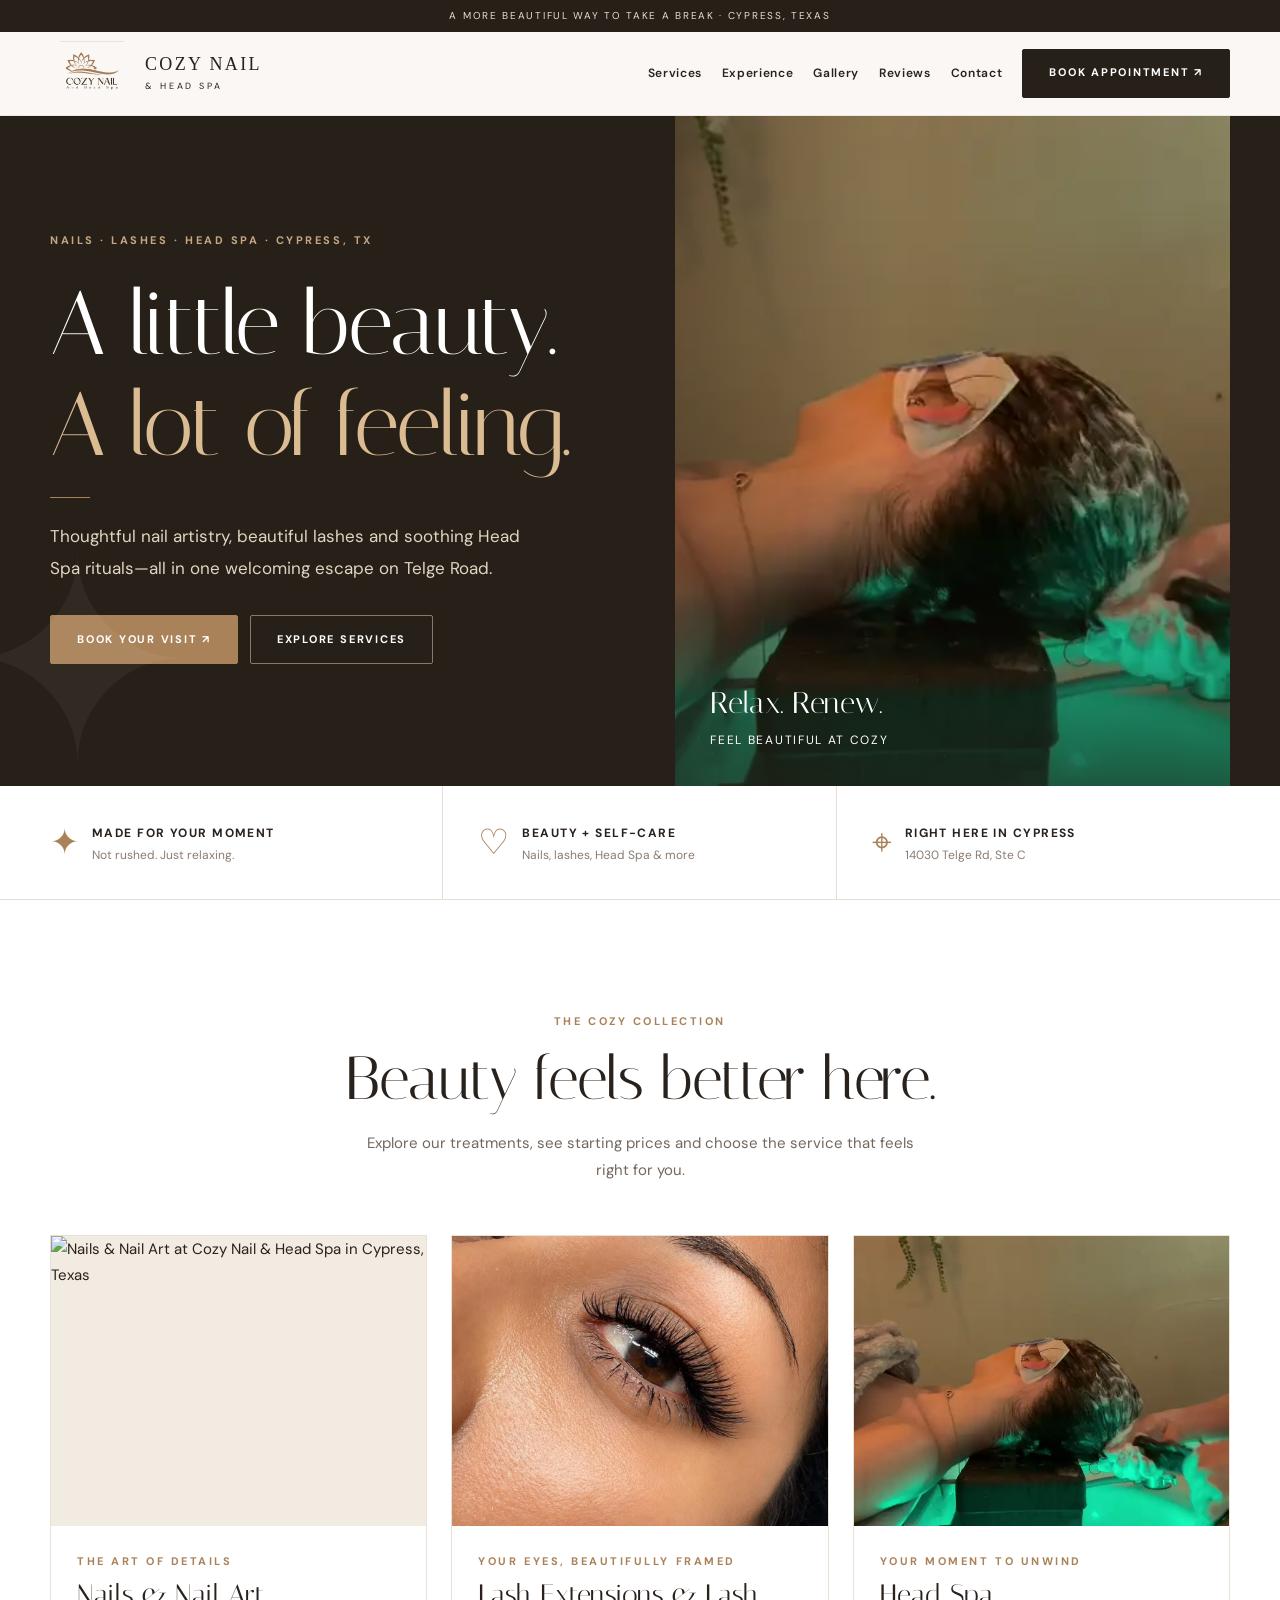
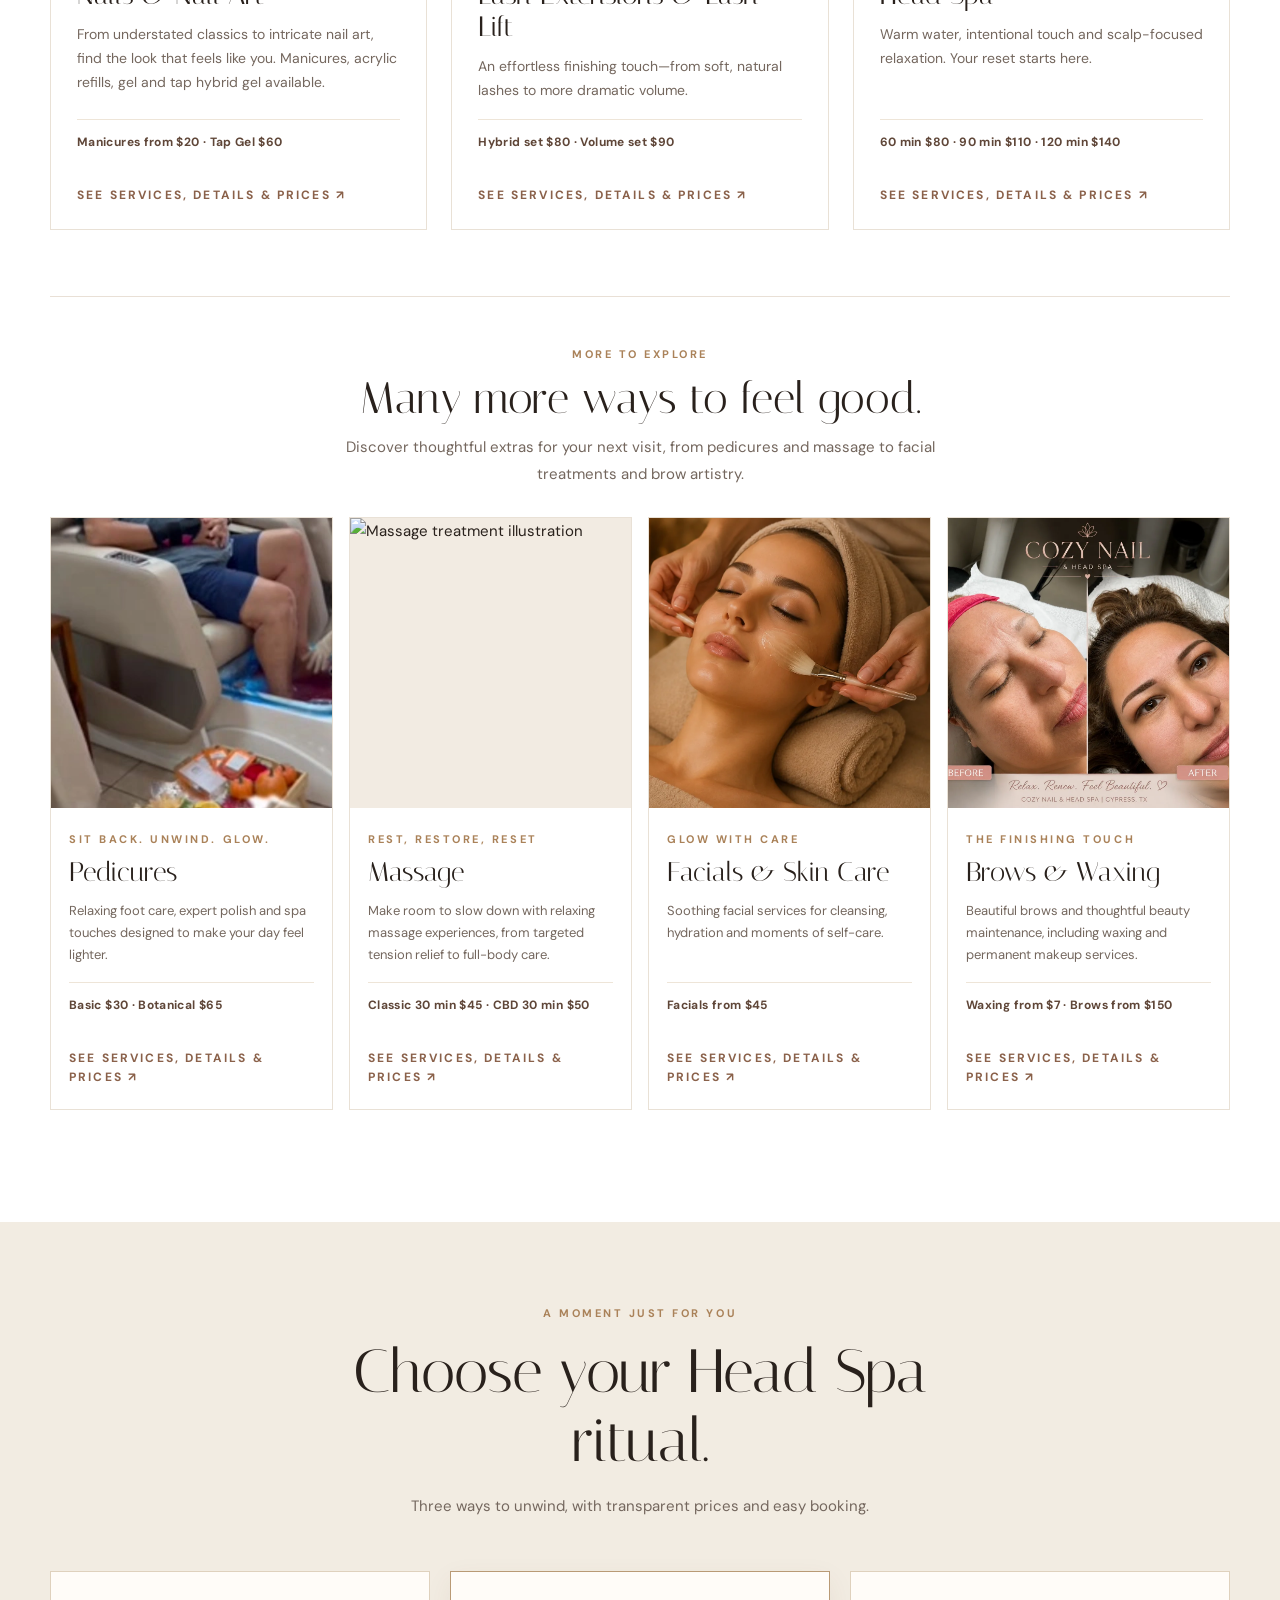
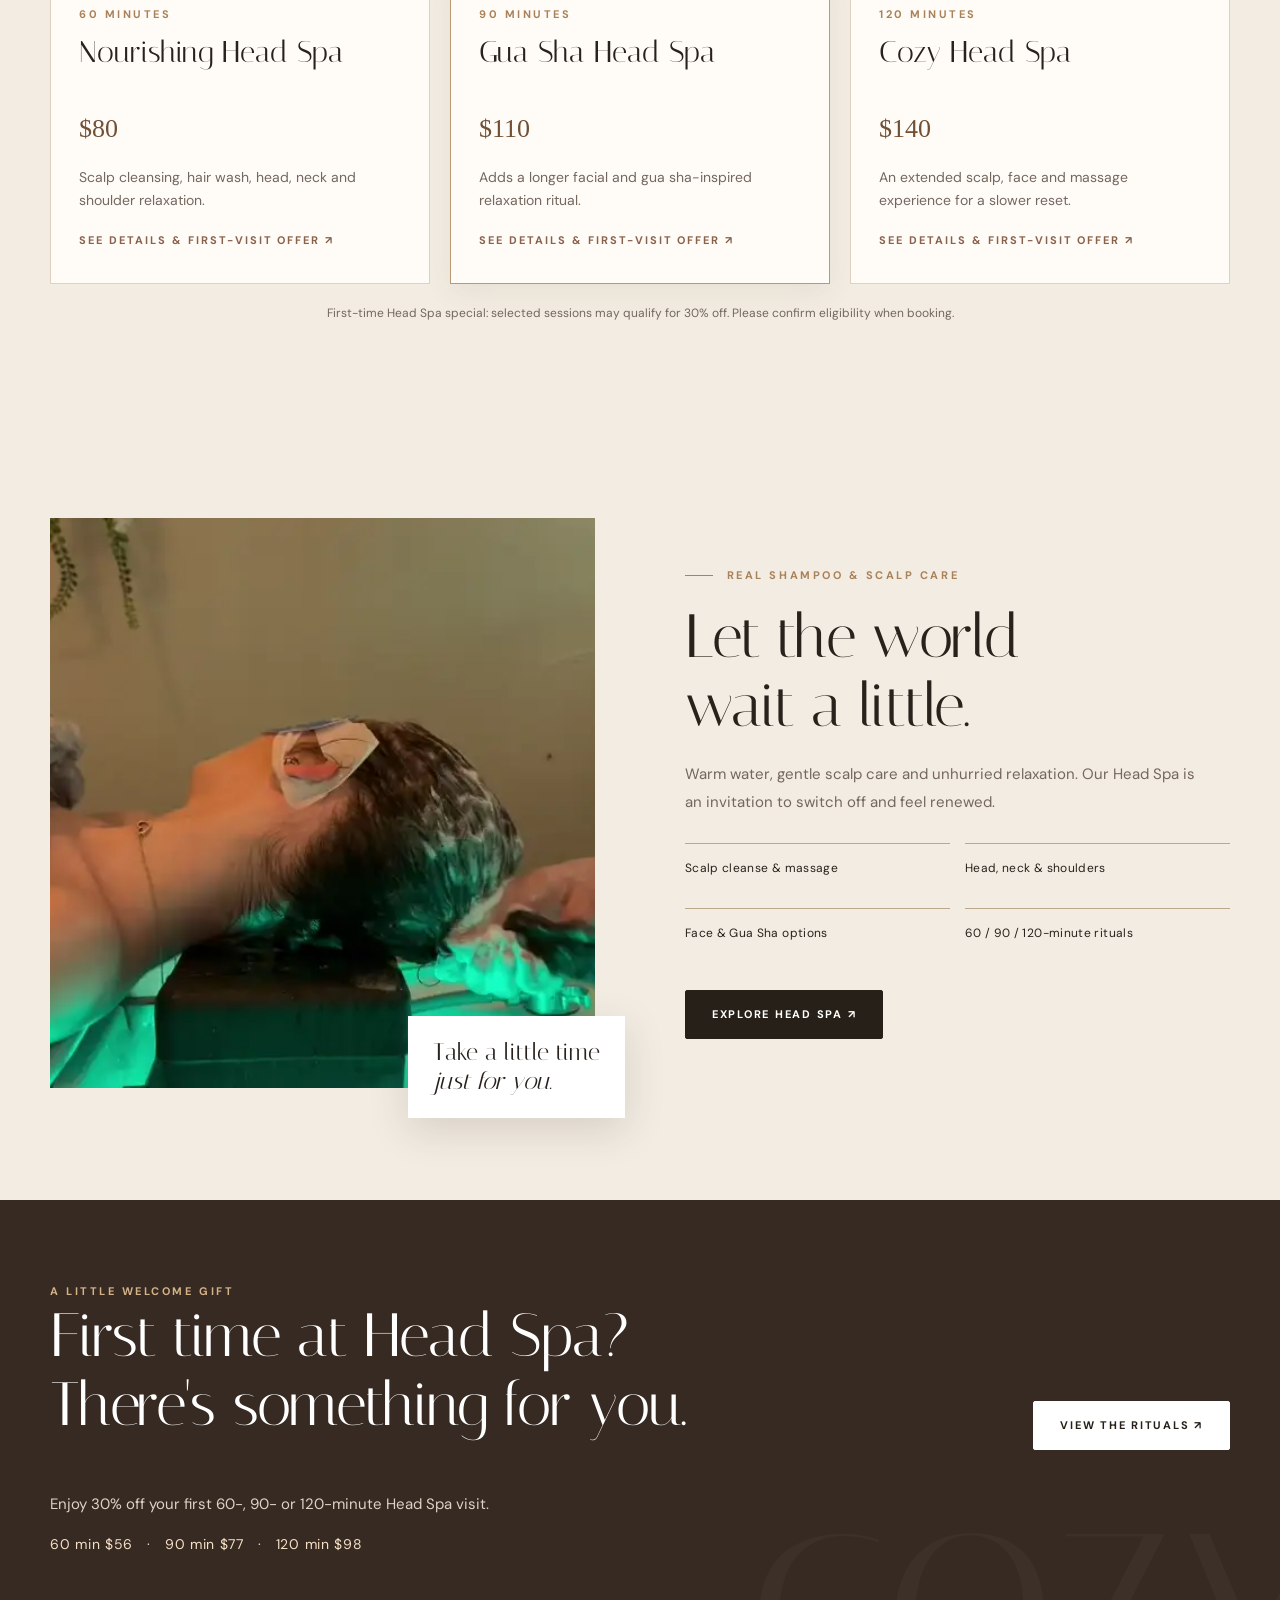
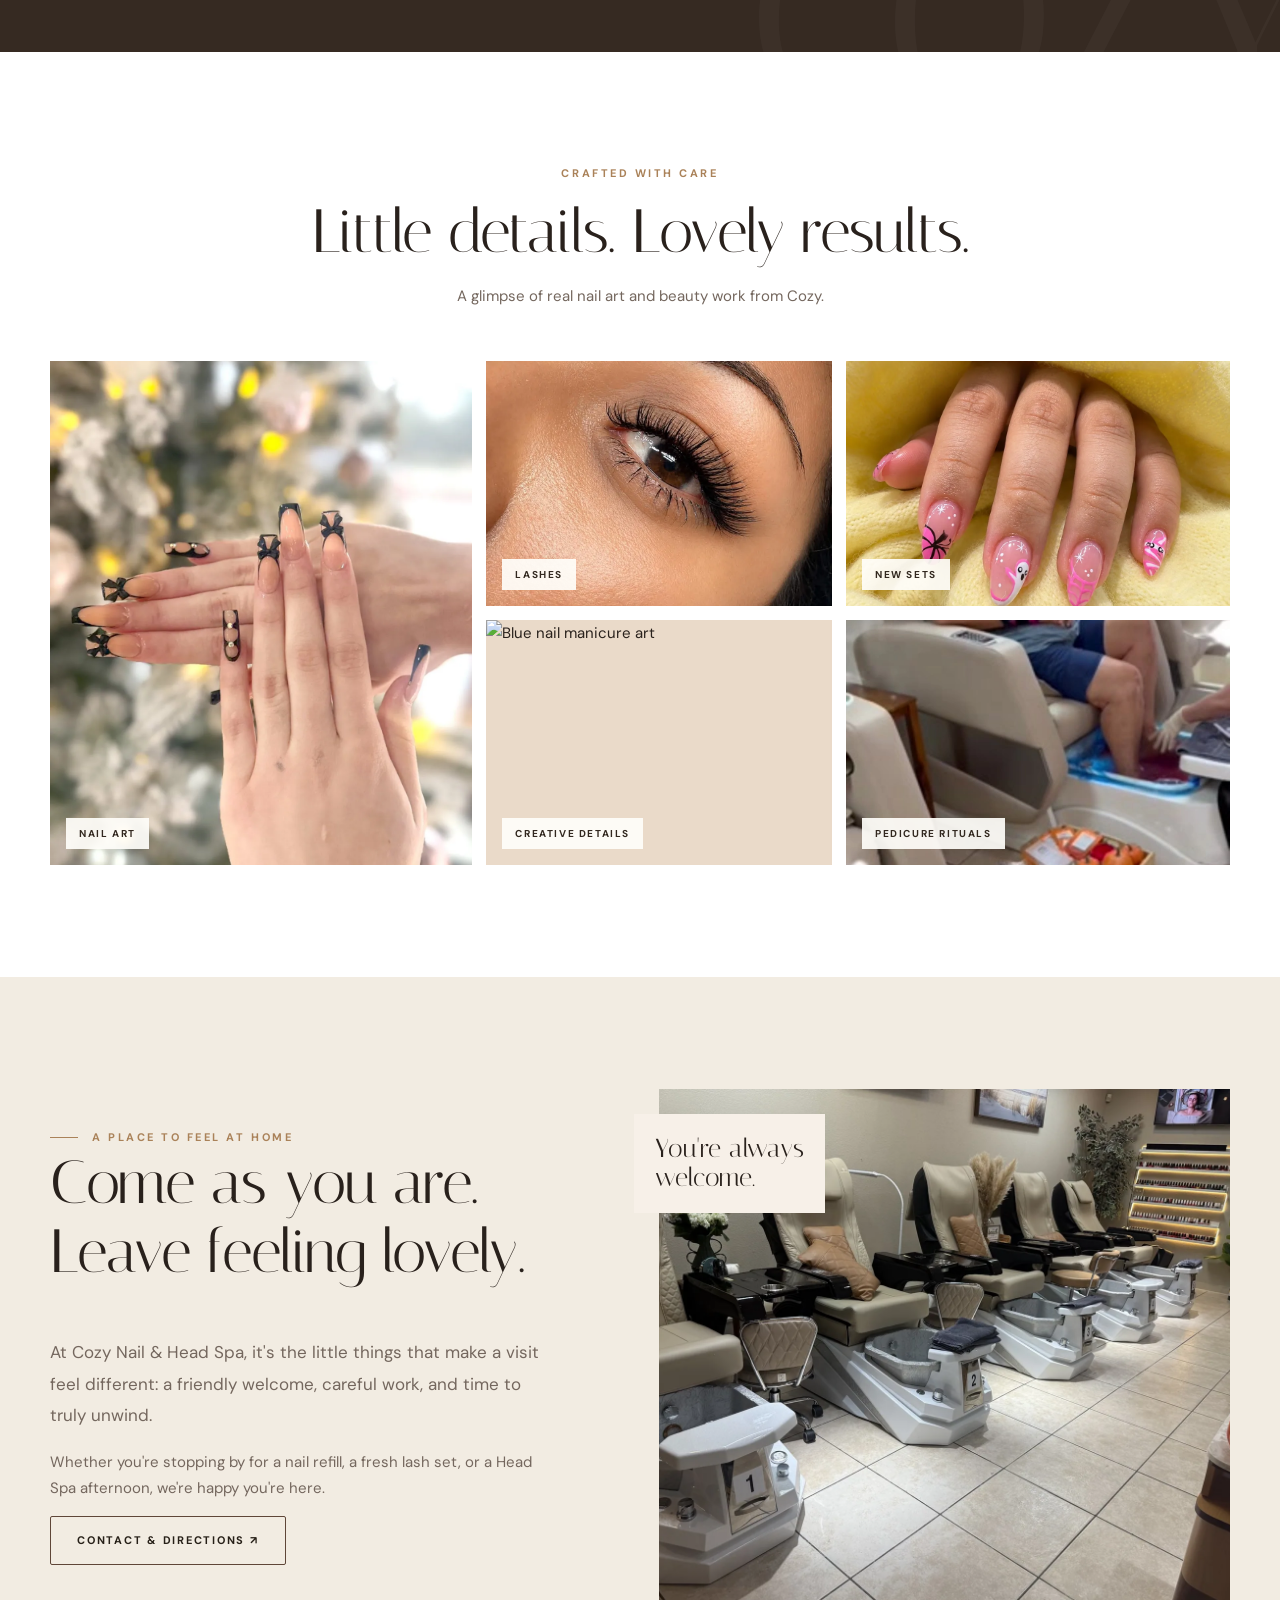
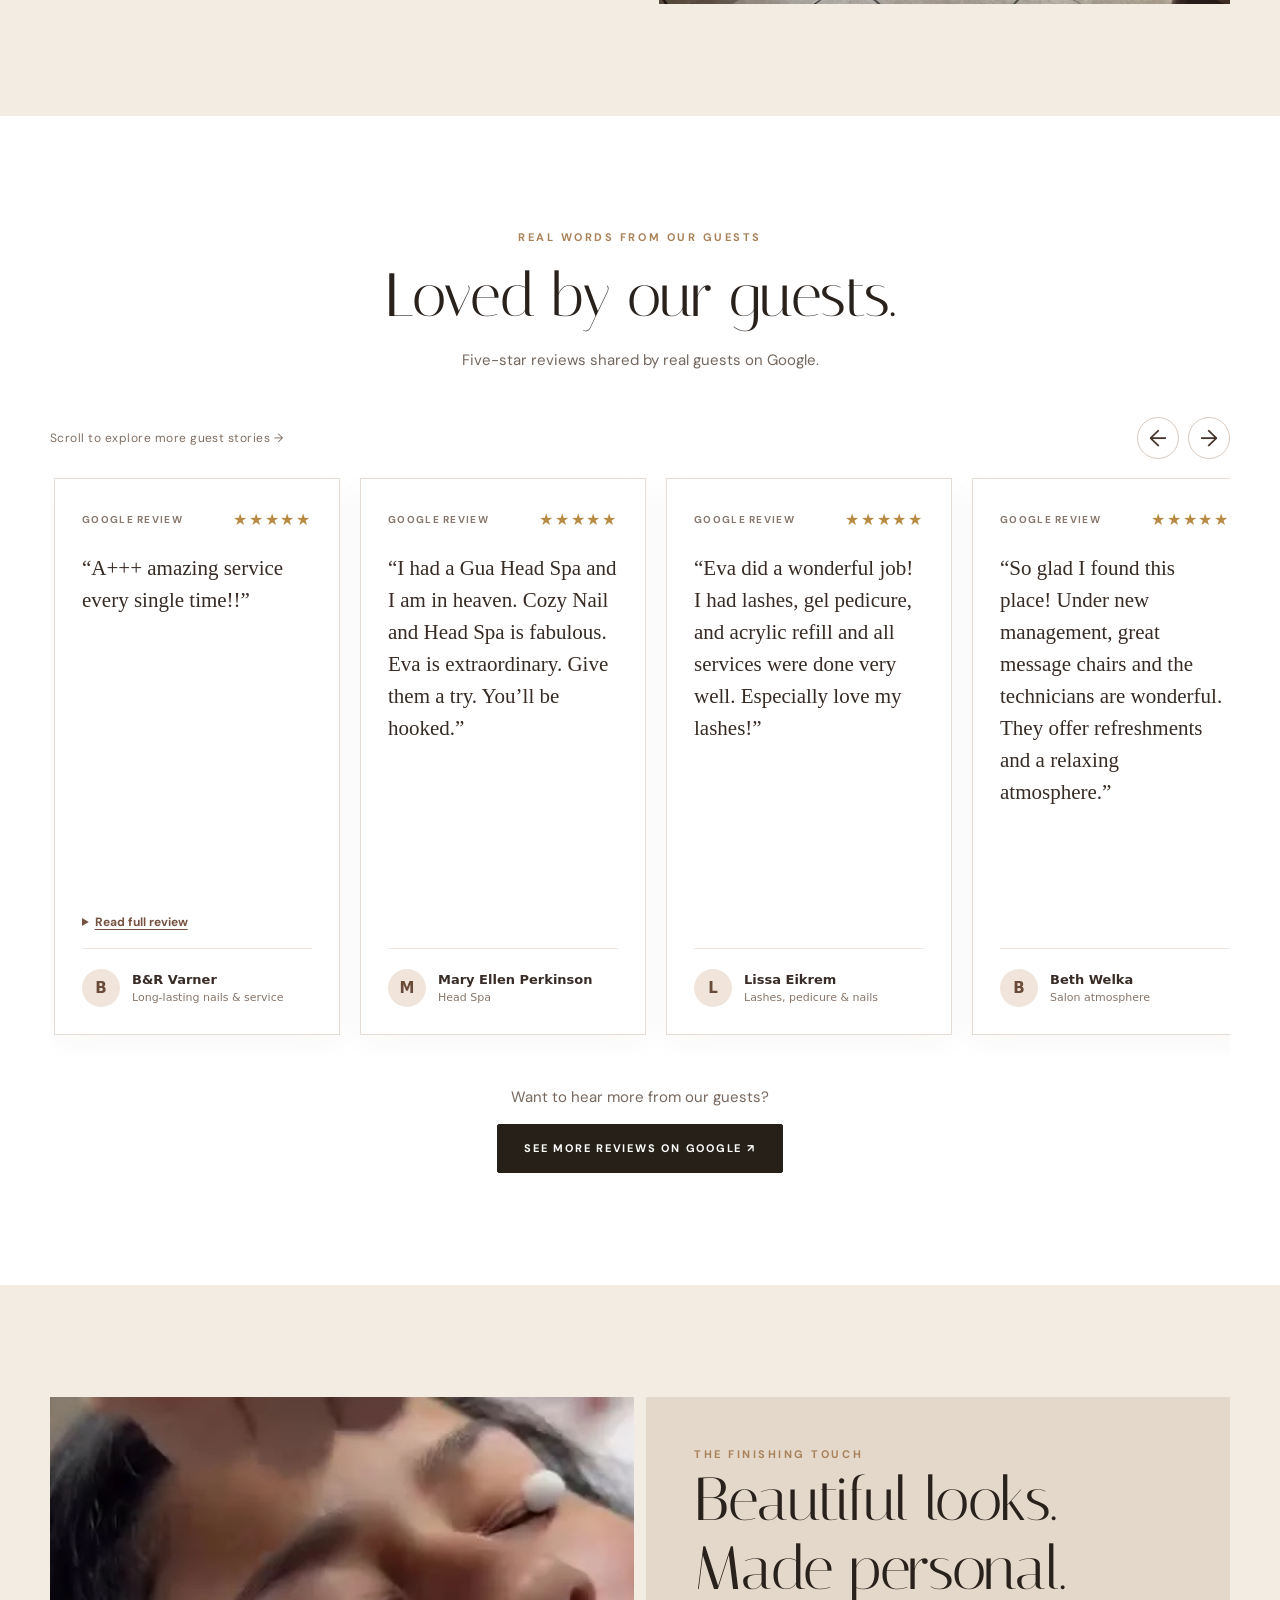
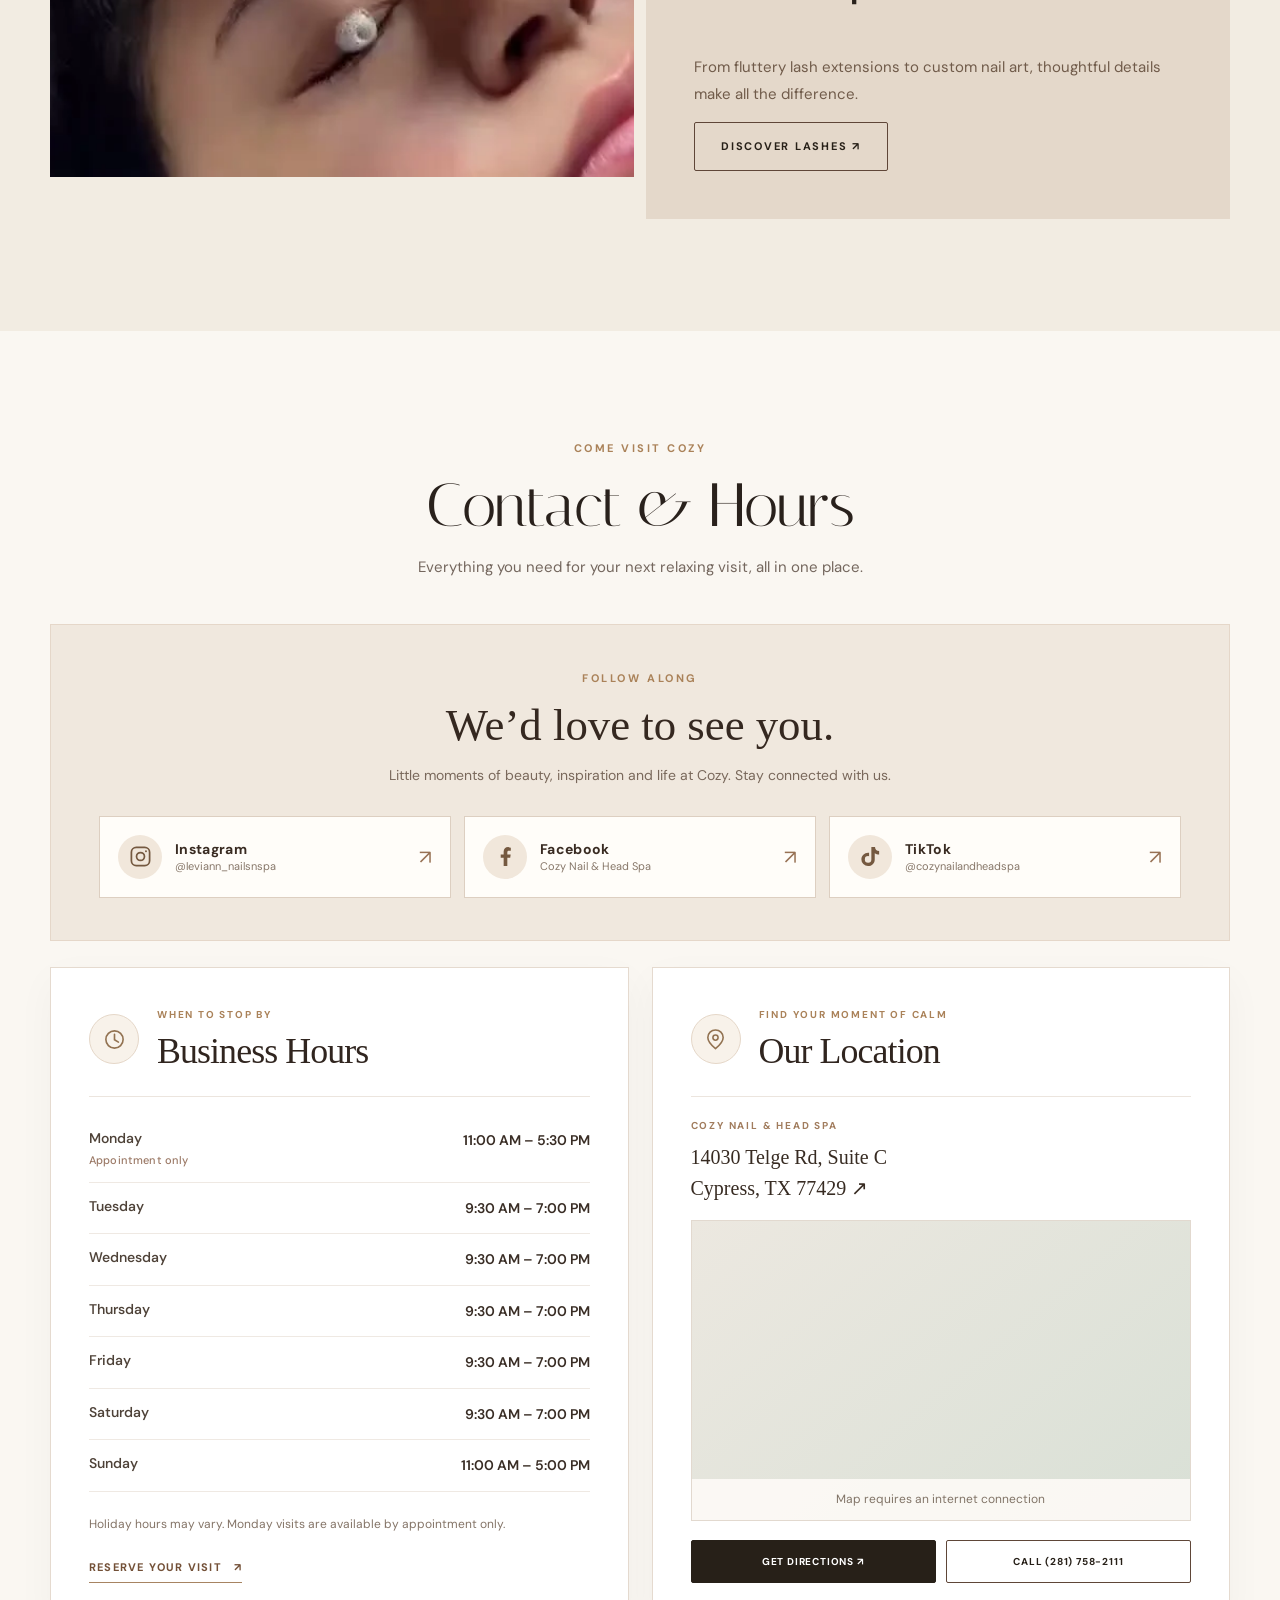
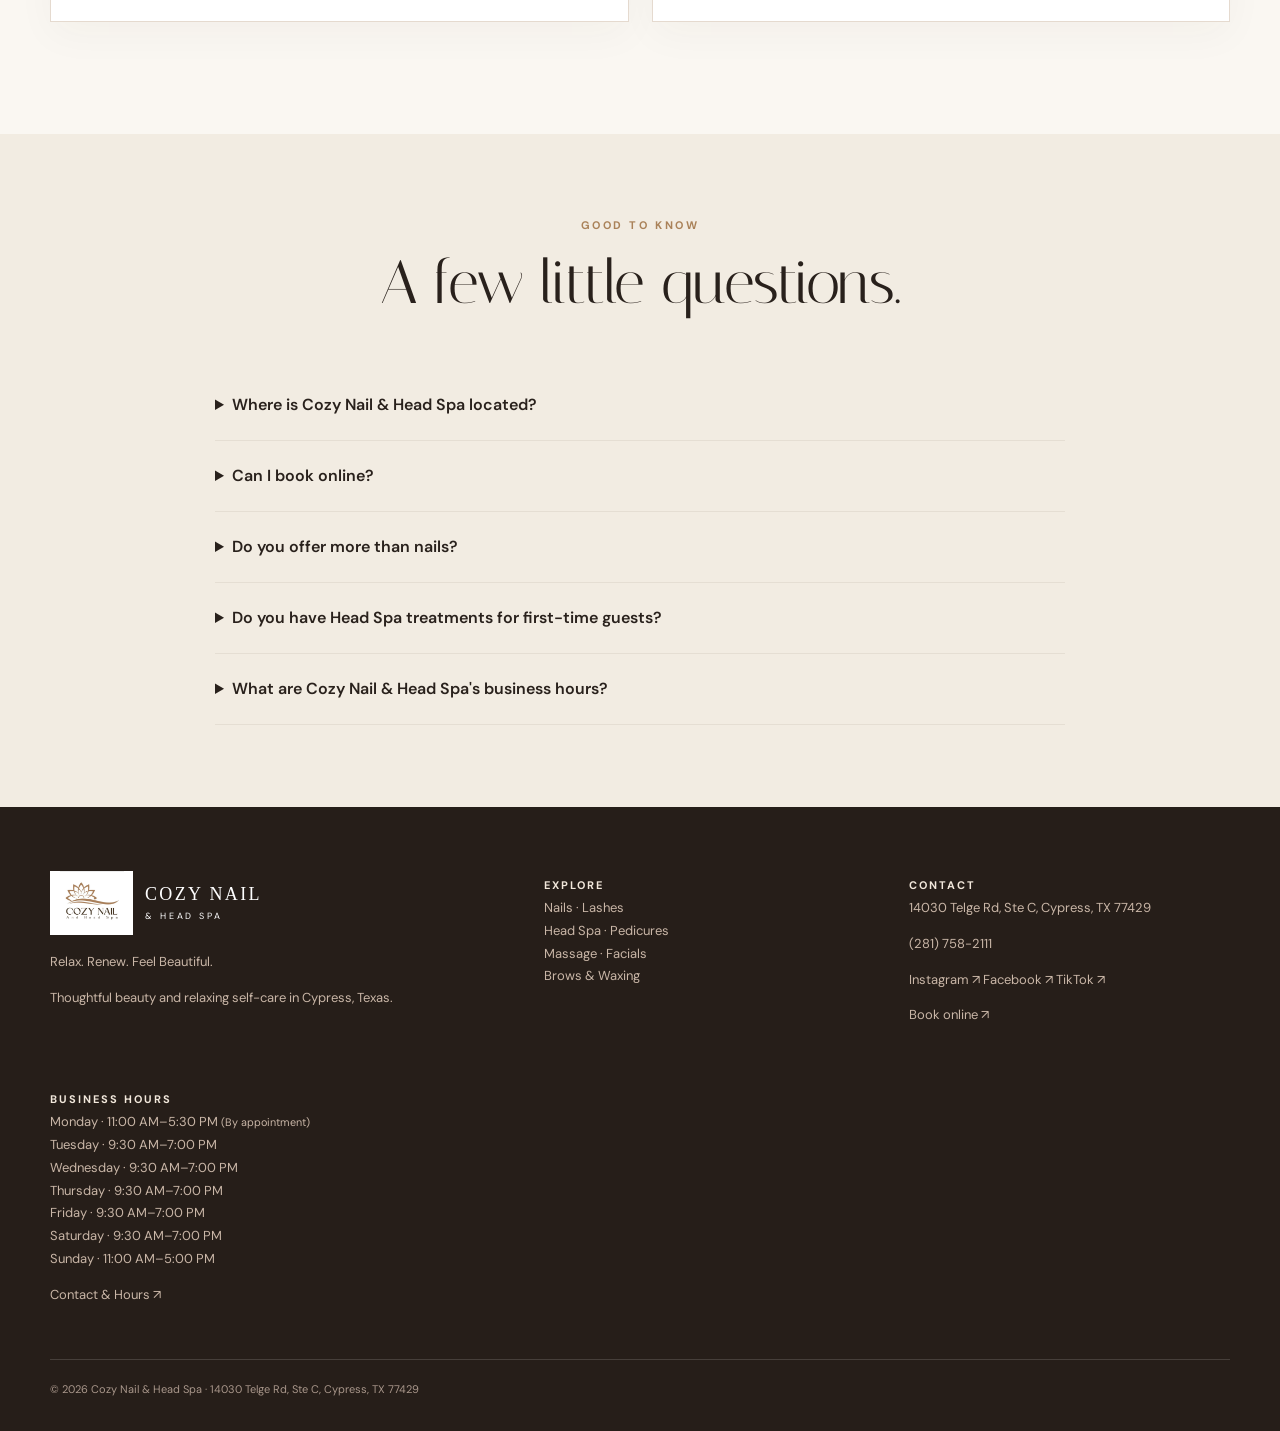
==== commit b5826d29: "Add files via upload" ====
--- a/index.html
+++ b/index.html
@@ -28,10 +28,10 @@
 </style></head><body data-prefix=""><noscript><p class="cozy-noscript">The service menus and links below are available without JavaScript.</p></noscript><div class="topline">A more beautiful way to take a break · Cypress, Texas</div><header class="header"><div class="container nav"><a aria-label="Cozy Nail and Head Spa home" class="logo" href="index.html"><img alt="Cozy Nail &amp; Head Spa lotus logo" height="64" src="assets/images/logo.webp" width="83"/><span class="wordmark">COZY NAIL<small>&amp; HEAD SPA</small></span></a><button aria-controls="siteNav" aria-expanded="false" aria-label="Open navigation menu" class="menu-toggle">☰</button><nav class="nav-links" id="siteNav"><a href="index.html#services">Services</a><a href="index.html#experience">Experience</a><a href="index.html#gallery">Gallery</a><a href="index.html#reviews">Reviews</a><a href="index.html#contact">Contact</a><a class="btn btn-dark" data-book="" href="https://booking.gocheckin.net/v2/16063" rel="noopener noreferrer" target="_blank">Book Appointment ↗</a></nav></div></header><main>
 <section class="hero"><div class="container hero-grid"><div class="hero-text"><div class="hero-text-inner"><div class="eyebrow">NAILS · LASHES · HEAD SPA · CYPRESS, TX</div><h1>A little beauty.<br/><em>A lot of feeling.</em></h1><div class="gold-line"></div><p>Thoughtful nail artistry, beautiful lashes and soothing Head Spa rituals—all in one welcoming escape on Telge Road.</p><div class="actions" style="margin-top:30px"><a class="btn btn-gold" data-book="" href="https://booking.gocheckin.net/v2/16063" rel="noopener noreferrer" target="_blank">Book Your Visit ↗</a><a class="btn btn-outline" href="#services">Explore Services</a></div></div></div><div class="hero-photo"><video aria-label="Real shampoo and scalp cleansing treatment at Cozy Head Spa" autoplay="" loop="" muted="" playsinline="" poster="assets/images/head-spa-shampoo-2026.webp" preload="metadata"><source src="assets/video/head-spa-shampoo-2026.mp4" type="video/mp4"/></video><div class="hero-float"><strong>Relax. Renew.</strong>Feel beautiful at Cozy</div></div></div></section>
 <div class="intro-strip"><div class="container intro-grid"><div><b>✦</b><div><strong>Made for your moment</strong><small>Not rushed. Just relaxing.</small></div></div><div><b>♡</b><div><strong>Beauty + self-care</strong><small>Nails, lashes, Head Spa &amp; more</small></div></div><div><b>⌖</b><div><strong>Right here in Cypress</strong><small>14030 Telge Rd, Ste C</small></div></div></div></div>
-<section class="section white" id="services"><div class="container"><div class="section-heading"><div class="eyebrow">THE COZY COLLECTION</div><h2>Beauty feels better here.</h2><p>Explore our treatments, see starting prices and choose the service that feels right for you.</p></div><div class="services-grid" id="servicesGrid"><a aria-label="View Nails &amp; Nail Art services and prices" class="service-card" href="services/nails.html"><div class="service-img"><img alt="Nails &amp; Nail Art at Cozy Nail &amp; Head Spa in Cypress, Texas" decoding="async" height="440" loading="lazy" src="assets/images/nail-art-feature.webp" width="580"/></div><div class="body"><div class="eyebrow">THE ART OF DETAILS</div><h3>Nails &amp; Nail Art</h3><p>From understated classics to intricate nail art, find the look that feels like you. Manicures, acrylic refills, gel and tap hybrid gel available.</p><div class="price-preview">Manicures from $20 · Tap Gel $60</div><div class="text-link">See services, details &amp; prices ↗</div></div></a><a aria-label="View Lash Extensions &amp; Lash Lift services and prices" class="service-card" href="services/lashes.html"><div class="service-img"><img alt="Lash Extensions &amp; Lash Lift at Cozy Nail &amp; Head Spa in Cypress, Texas" decoding="async" height="440" loading="lazy" src="assets/images/lash-eye.webp" width="580"/></div><div class="body"><div class="eyebrow">YOUR EYES, BEAUTIFULLY FRAMED</div><h3>Lash Extensions &amp; Lash Lift</h3><p>An effortless finishing touch—from soft, natural lashes to more dramatic volume.</p><div class="price-preview">Hybrid set $80 · Volume set $90</div><div class="text-link">See services, details &amp; prices ↗</div></div></a><a aria-label="View Head Spa services and prices" class="service-card" href="services/head-spa.html"><div class="service-img"><img alt="Real Head Spa shampoo and scalp cleansing at Cozy Nail &amp; Head Spa" decoding="async" height="440" loading="lazy" src="assets/images/head-spa-shampoo-2026.webp" width="580"/></div><div class="body"><div class="eyebrow">YOUR MOMENT TO UNWIND</div><h3>Head Spa</h3><p>Warm water, intentional touch and scalp-focused relaxation. Your reset starts here.</p><div class="price-preview">60 min $80 · 90 min $110 · 120 min $140</div><div class="text-link">See services, details &amp; prices ↗</div></div></a></div><div class="cozy-more-heading"><div class="eyebrow">MORE TO EXPLORE</div><h3>Many more ways to feel good.</h3><p>Discover thoughtful extras for your next visit, from pedicures and massage to facial treatments and brow artistry.</p></div><div class="services-grid is-secondary" id="moreServicesGrid"><a aria-label="View Pedicures services and prices" class="service-card" href="services/pedicures.html"><div class="service-img"><img alt="Pedicures at Cozy Nail &amp; Head Spa in Cypress, Texas" decoding="async" height="440" loading="lazy" src="assets/images/pedicure-chairs.webp" width="580"/></div><div class="body"><div class="eyebrow">SIT BACK. UNWIND. GLOW.</div><h3>Pedicures</h3><p>Relaxing foot care, expert polish and spa touches designed to make your day feel lighter.</p><div class="price-preview">Basic $30 · Botanical $65</div><div class="text-link">See services, details &amp; prices ↗</div></div></a><a aria-label="View Massage services and prices" class="service-card" href="services/massage.html"><div class="service-img"><img alt="Massage treatment illustration" decoding="async" height="440" loading="lazy" src="assets/images/massage-feature.webp" width="580"/></div><div class="body"><div class="eyebrow">REST, RESTORE, RESET</div><h3>Massage</h3><p>Make room to slow down with relaxing massage experiences, from targeted tension relief to full-body care.</p><div class="price-preview">Classic 30 min $45 · CBD 30 min $50</div><div class="text-link">See services, details &amp; prices ↗</div></div></a><a aria-label="View Facials &amp; Skin Care services and prices" class="service-card" href="services/facials.html"><div class="service-img"><img alt="Facial treatment illustration" decoding="async" height="440" loading="lazy" src="assets/images/facial-treatment.webp" width="580"/></div><div class="body"><div class="eyebrow">GLOW WITH CARE</div><h3>Facials &amp; Skin Care</h3><p>Soothing facial services for cleansing, hydration and moments of self-care.</p><div class="price-preview">Facials from $45</div><div class="text-link">See services, details &amp; prices ↗</div></div></a><a aria-label="View Brows &amp; Waxing services and prices" class="service-card" href="services/brows-waxing.html"><div class="service-img"><img alt="Brows &amp; Waxing at Cozy Nail &amp; Head Spa in Cypress, Texas" decoding="async" height="440" loading="lazy" src="assets/images/brows.webp" width="580"/></div><div class="body"><div class="eyebrow">THE FINISHING TOUCH</div><h3>Brows &amp; Waxing</h3><p>Beautiful brows and thoughtful beauty maintenance, including waxing and permanent makeup services.</p><div class="price-preview">Waxing from $7 · Brows from $150</div><div class="text-link">See services, details &amp; prices ↗</div></div></a></div></div></section><section aria-labelledby="headspa-price-title" class="section-tight linen cozy-headspa-pricing" id="head-spa-pricing"><div class="container"><div class="section-heading"><div class="eyebrow">A MOMENT JUST FOR YOU</div><h2 id="headspa-price-title">Choose your Head Spa ritual.</h2><p>Three ways to unwind, with transparent prices and easy booking.</p></div><div class="cozy-tiers"><article class="cozy-tier"><span class="eyebrow">60 minutes</span><h3>Nourishing Head Spa</h3><strong class="cozy-tier-price">$80</strong><p>Scalp cleansing, hair wash, head, neck and shoulder relaxation.</p><a class="text-link" href="services/head-spa.html">See details &amp; first-visit offer ↗</a></article><article class="cozy-tier featured"><span class="eyebrow">90 minutes</span><h3>Gua Sha Head Spa</h3><strong class="cozy-tier-price">$110</strong><p>Adds a longer facial and gua sha-inspired relaxation ritual.</p><a class="text-link" href="services/head-spa.html">See details &amp; first-visit offer ↗</a></article><article class="cozy-tier"><span class="eyebrow">120 minutes</span><h3>Cozy Head Spa</h3><strong class="cozy-tier-price">$140</strong><p>An extended scalp, face and massage experience for a slower reset.</p><a class="text-link" href="services/head-spa.html">See details &amp; first-visit offer ↗</a></article></div><p class="cozy-price-note">First-time Head Spa special: selected sessions may qualify for 30% off. Please confirm eligibility when booking.</p></div></section>
+<section class="section white" id="services"><div class="container"><div class="section-heading"><div class="eyebrow">THE COZY COLLECTION</div><h2>Beauty feels better here.</h2><p>Explore our treatments, see starting prices and choose the service that feels right for you.</p></div><div class="services-grid" id="servicesGrid"><a aria-label="View Nails &amp; Nail Art services and prices" class="service-card" href="services/nails.html"><div class="service-img"><img alt="Nails &amp; Nail Art at Cozy Nail &amp; Head Spa in Cypress, Texas" decoding="async" height="440" loading="lazy" src="assets/images/nail-art-feature.webp" width="580"/></div><div class="body"><div class="eyebrow">THE ART OF DETAILS</div><h3>Nails &amp; Nail Art</h3><p>From understated classics to intricate nail art, find the look that feels like you. Manicures, acrylic refills, gel and tap hybrid gel available.</p><div class="price-preview">Manicures from $20 · Tap Gel $60</div><div class="text-link">See services, details &amp; prices ↗</div></div></a><a aria-label="View Lash Extensions &amp; Lash Lift services and prices" class="service-card" href="services/lashes.html"><div class="service-img"><img alt="Lash Extensions &amp; Lash Lift at Cozy Nail &amp; Head Spa in Cypress, Texas" decoding="async" height="440" loading="lazy" src="assets/images/lash-eye.webp" width="580"/></div><div class="body"><div class="eyebrow">YOUR EYES, BEAUTIFULLY FRAMED</div><h3>Lash Extensions &amp; Lash Lift</h3><p>An effortless finishing touch—from soft, natural lashes to more dramatic volume.</p><div class="price-preview">Hybrid set $80 · Volume set $90</div><div class="text-link">See services, details &amp; prices ↗</div></div></a><a aria-label="View Head Spa services and prices" class="service-card" href="services/head-spa.html"><div class="service-img"><img alt="Real Head Spa shampoo and scalp cleansing at Cozy Nail &amp; Head Spa" decoding="async" height="440" loading="lazy" src="assets/images/head-spa-shampoo-2026.webp" width="580"/></div><div class="body"><div class="eyebrow">YOUR MOMENT TO UNWIND</div><h3>Head Spa</h3><p>Warm water, intentional touch and scalp-focused relaxation. Your reset starts here.</p><div class="price-preview">60 min $80 · 90 min $110 · 120 min $140</div><div class="text-link">See services, details &amp; prices ↗</div></div></a></div><div class="cozy-more-heading"><div class="eyebrow">MORE TO EXPLORE</div><h3>Many more ways to feel good.</h3><p>Discover thoughtful extras for your next visit, from pedicures and massage to facial treatments and brow artistry.</p></div><div class="services-grid is-secondary" id="moreServicesGrid"><a aria-label="View Pedicures services and prices" class="service-card" href="services/pedicures.html"><div class="service-img"><img alt="Real pedicure service at Cozy Nail &amp; Head Spa in Cypress, Texas" decoding="async" height="440" loading="lazy" src="assets/images/pedicure-video-feature.webp" width="580"/></div><div class="body"><div class="eyebrow">SIT BACK. UNWIND. GLOW.</div><h3>Pedicures</h3><p>Relaxing foot care, expert polish and spa touches designed to make your day feel lighter.</p><div class="price-preview">Basic $30 · Botanical $65</div><div class="text-link">See services, details &amp; prices ↗</div></div></a><a aria-label="View Massage services and prices" class="service-card" href="services/massage.html"><div class="service-img"><img alt="Massage treatment illustration" decoding="async" height="440" loading="lazy" src="assets/images/massage-feature.webp" width="580"/></div><div class="body"><div class="eyebrow">REST, RESTORE, RESET</div><h3>Massage</h3><p>Make room to slow down with relaxing massage experiences, from targeted tension relief to full-body care.</p><div class="price-preview">Classic 30 min $45 · CBD 30 min $50</div><div class="text-link">See services, details &amp; prices ↗</div></div></a><a aria-label="View Facials &amp; Skin Care services and prices" class="service-card" href="services/facials.html"><div class="service-img"><img alt="Facial treatment illustration" decoding="async" height="440" loading="lazy" src="assets/images/facial-treatment.webp" width="580"/></div><div class="body"><div class="eyebrow">GLOW WITH CARE</div><h3>Facials &amp; Skin Care</h3><p>Soothing facial services for cleansing, hydration and moments of self-care.</p><div class="price-preview">Facials from $45</div><div class="text-link">See services, details &amp; prices ↗</div></div></a><a aria-label="View Brows &amp; Waxing services and prices" class="service-card" href="services/brows-waxing.html"><div class="service-img"><img alt="Brows &amp; Waxing at Cozy Nail &amp; Head Spa in Cypress, Texas" decoding="async" height="440" loading="lazy" src="assets/images/brows.webp" width="580"/></div><div class="body"><div class="eyebrow">THE FINISHING TOUCH</div><h3>Brows &amp; Waxing</h3><p>Beautiful brows and thoughtful beauty maintenance, including waxing and permanent makeup services.</p><div class="price-preview">Waxing from $7 · Brows from $150</div><div class="text-link">See services, details &amp; prices ↗</div></div></a></div></div></section><section aria-labelledby="headspa-price-title" class="section-tight linen cozy-headspa-pricing" id="head-spa-pricing"><div class="container"><div class="section-heading"><div class="eyebrow">A MOMENT JUST FOR YOU</div><h2 id="headspa-price-title">Choose your Head Spa ritual.</h2><p>Three ways to unwind, with transparent prices and easy booking.</p></div><div class="cozy-tiers"><article class="cozy-tier"><span class="eyebrow">60 minutes</span><h3>Nourishing Head Spa</h3><strong class="cozy-tier-price">$80</strong><p>Scalp cleansing, hair wash, head, neck and shoulder relaxation.</p><a class="text-link" href="services/head-spa.html">See details &amp; first-visit offer ↗</a></article><article class="cozy-tier featured"><span class="eyebrow">90 minutes</span><h3>Gua Sha Head Spa</h3><strong class="cozy-tier-price">$110</strong><p>Adds a longer facial and gua sha-inspired relaxation ritual.</p><a class="text-link" href="services/head-spa.html">See details &amp; first-visit offer ↗</a></article><article class="cozy-tier"><span class="eyebrow">120 minutes</span><h3>Cozy Head Spa</h3><strong class="cozy-tier-price">$140</strong><p>An extended scalp, face and massage experience for a slower reset.</p><a class="text-link" href="services/head-spa.html">See details &amp; first-visit offer ↗</a></article></div><p class="cozy-price-note">First-time Head Spa special: selected sessions may qualify for 30% off. Please confirm eligibility when booking.</p></div></section>
 <section class="section linen" id="experience"><div class="container split"><div class="split-media"><video aria-label="Real shampoo and scalp cleansing treatment at Cozy Head Spa" data-scroll-video="" loop="" muted="" playsinline="" poster="assets/images/head-spa-shampoo-2026.webp" preload="none"><source src="assets/video/head-spa-shampoo-2026.mp4" type="video/mp4"/></video><div class="corner-card">Take a little time<br/><i>just for you.</i></div></div><div class="split-copy"><div class="overline eyebrow">REAL SHAMPOO &amp; SCALP CARE</div><h2>Let the world<br/>wait a little.</h2><p class="lead">Warm water, gentle scalp care and unhurried relaxation. Our Head Spa is an invitation to switch off and feel renewed.</p><div class="essentials"><div>Scalp cleanse &amp; massage</div><div>Head, neck &amp; shoulders</div><div>Face &amp; Gua Sha options</div><div>60 / 90 / 120-minute rituals</div></div><a class="btn btn-dark" href="services/head-spa.html">Explore Head Spa ↗</a></div></div></section>
 <section class="section-tight promo-section"><div class="container promo-inner"><div><div class="eyebrow">A LITTLE WELCOME GIFT</div><h2>First time at Head Spa?<br/>There's something for you.</h2><p>Enjoy 30% off your first 60-, 90- or 120-minute Head Spa visit.</p><p class="offer-detail">60 min $56   ·   90 min $77   ·   120 min $98</p></div><a class="btn btn-white" href="services/head-spa.html">View the Rituals ↗</a></div></section>
-<section class="section white" id="gallery"><div class="container"><div class="section-heading"><div class="eyebrow">CRAFTED WITH CARE</div><h2>Little details. Lovely results.</h2><p>A glimpse of real nail art and beauty work from Cozy.</p></div><div class="gallery"><a class="tall" href="services/nails.html"><img alt="Black bow nail art created at Cozy Nail and Head Spa Cypress" loading="lazy" src="assets/images/nails-art.webp"/><span>Nail Art</span></a><a href="services/lashes.html"><img alt="Close up of finished lash extensions" loading="lazy" src="assets/images/lash-eye.webp"/><span>Lashes</span></a><a href="services/nails.html"><img alt="Pink nail art on hands" loading="lazy" src="assets/images/nails-soft.webp"/><span>New Sets</span></a><a href="services/nails.html"><img alt="Blue nail manicure art" loading="lazy" src="assets/images/nail-art-feature.webp"/><span>Creative Details</span></a><a href="services/pedicures.html"><img alt="Cozy spa pedicure tray with citrus, oils and a warm candle" loading="lazy" src="assets/images/spa-tray.webp"/><span>Pedicure Rituals</span></a></div></div></section>
+<section class="section white" id="gallery"><div class="container"><div class="section-heading"><div class="eyebrow">CRAFTED WITH CARE</div><h2>Little details. Lovely results.</h2><p>A glimpse of real nail art and beauty work from Cozy.</p></div><div class="gallery"><a class="tall" href="services/nails.html"><img alt="Black bow nail art created at Cozy Nail and Head Spa Cypress" loading="lazy" src="assets/images/nails-art.webp"/><span>Nail Art</span></a><a href="services/lashes.html"><img alt="Close up of finished lash extensions" loading="lazy" src="assets/images/lash-eye.webp"/><span>Lashes</span></a><a href="services/nails.html"><img alt="Pink nail art on hands" loading="lazy" src="assets/images/nails-soft.webp"/><span>New Sets</span></a><a href="services/nails.html"><img alt="Blue nail manicure art" loading="lazy" src="assets/images/nail-art-feature.webp"/><span>Creative Details</span></a><a href="services/pedicures.html"><img alt="Real pedicure treatment at Cozy Nail &amp; Head Spa" loading="lazy" src="assets/images/pedicure-video-feature.webp"/><span>Pedicure Rituals</span></a></div></div></section>
 <section class="section linen"><div class="container story-grid"><div class="story-copy"><div class="overline eyebrow">A PLACE TO FEEL AT HOME</div><h2>Come as you are.<br/>Leave feeling lovely.</h2><p class="lead">At Cozy Nail &amp; Head Spa, it's the little things that make a visit feel different: a friendly welcome, careful work, and time to truly unwind.</p><p>Whether you're stopping by for a nail refill, a fresh lash set, or a Head Spa afternoon, we're happy you're here.</p><a class="btn btn-outline" href="#contact">Contact &amp; Directions ↗</a></div><div class="story-photo"><img alt="Real Cozy Nail and Head Spa pedicure seating in Cypress Texas" loading="lazy" src="assets/images/salon.webp"/><div class="stamp">You're always<br/>welcome.</div></div></div></section>
 <section aria-labelledby="cozy-google-reviews-heading" class="section white" id="reviews">
 <div class="container">
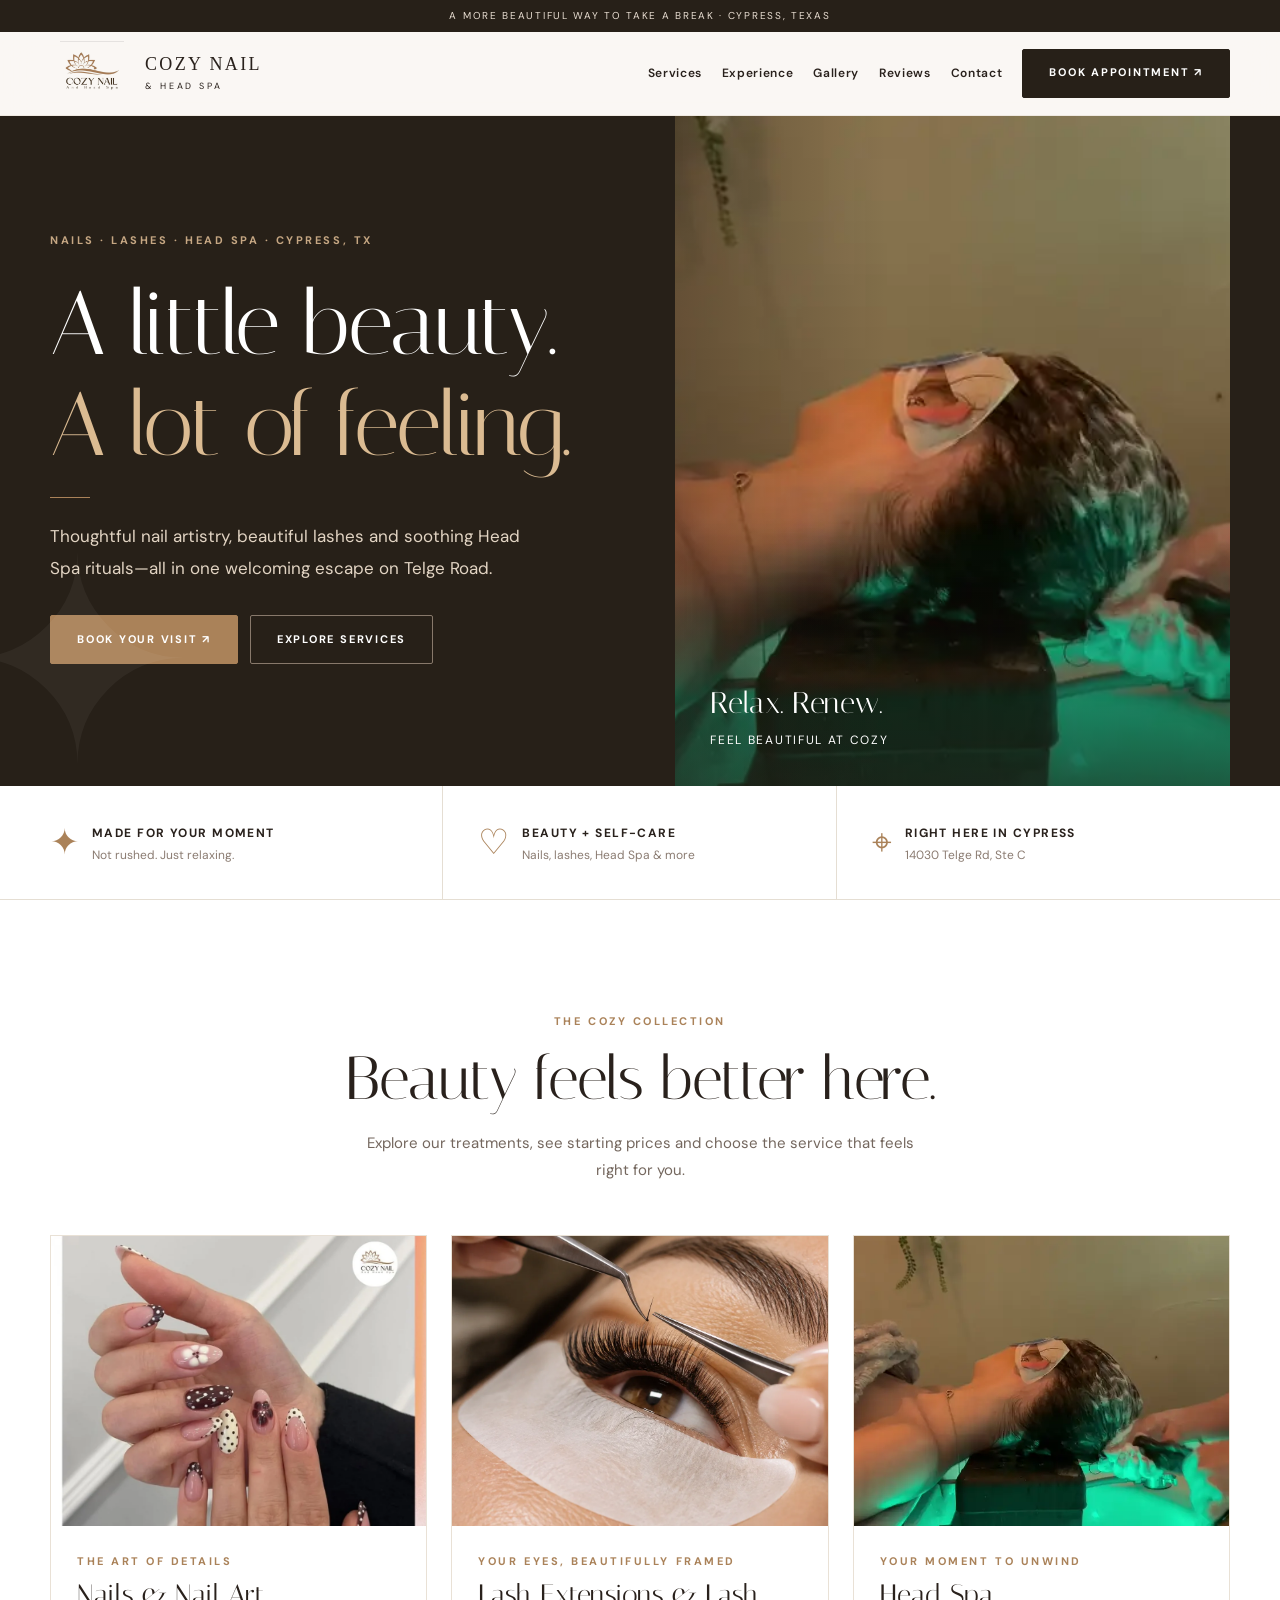
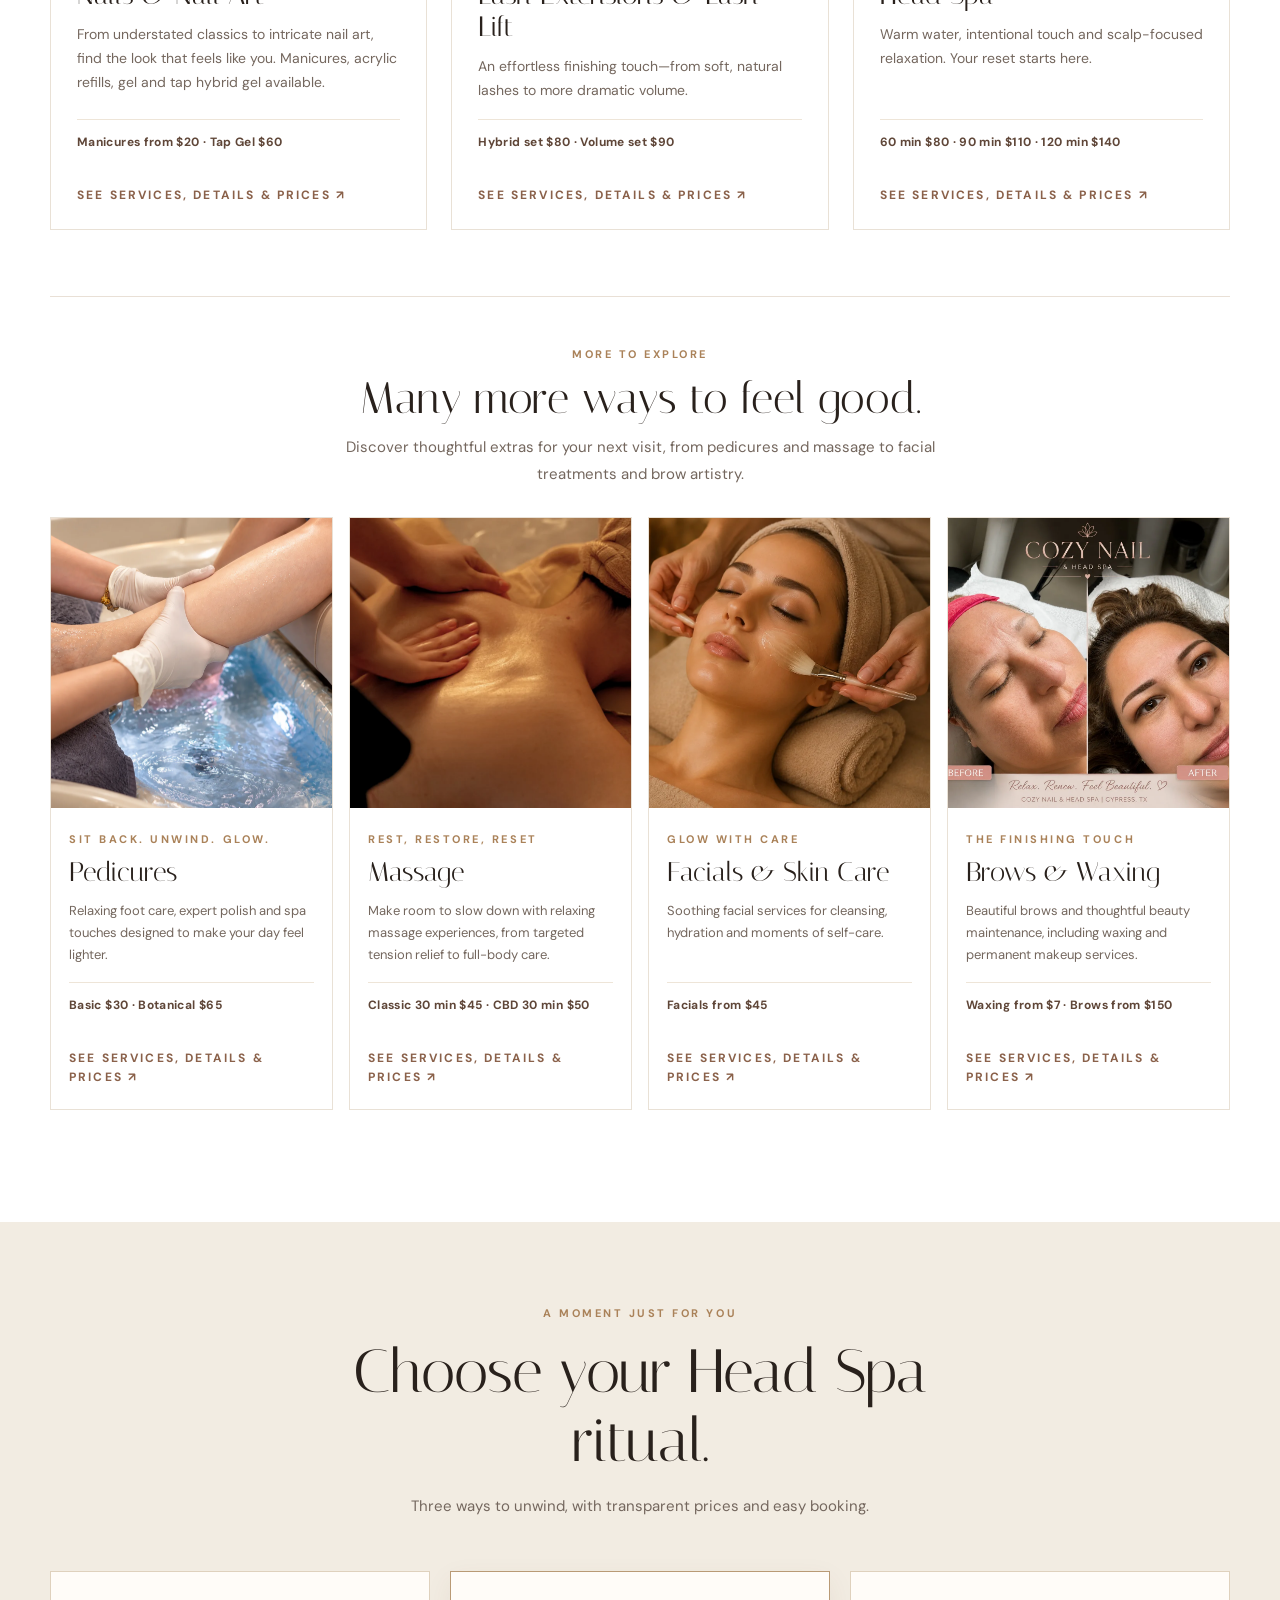
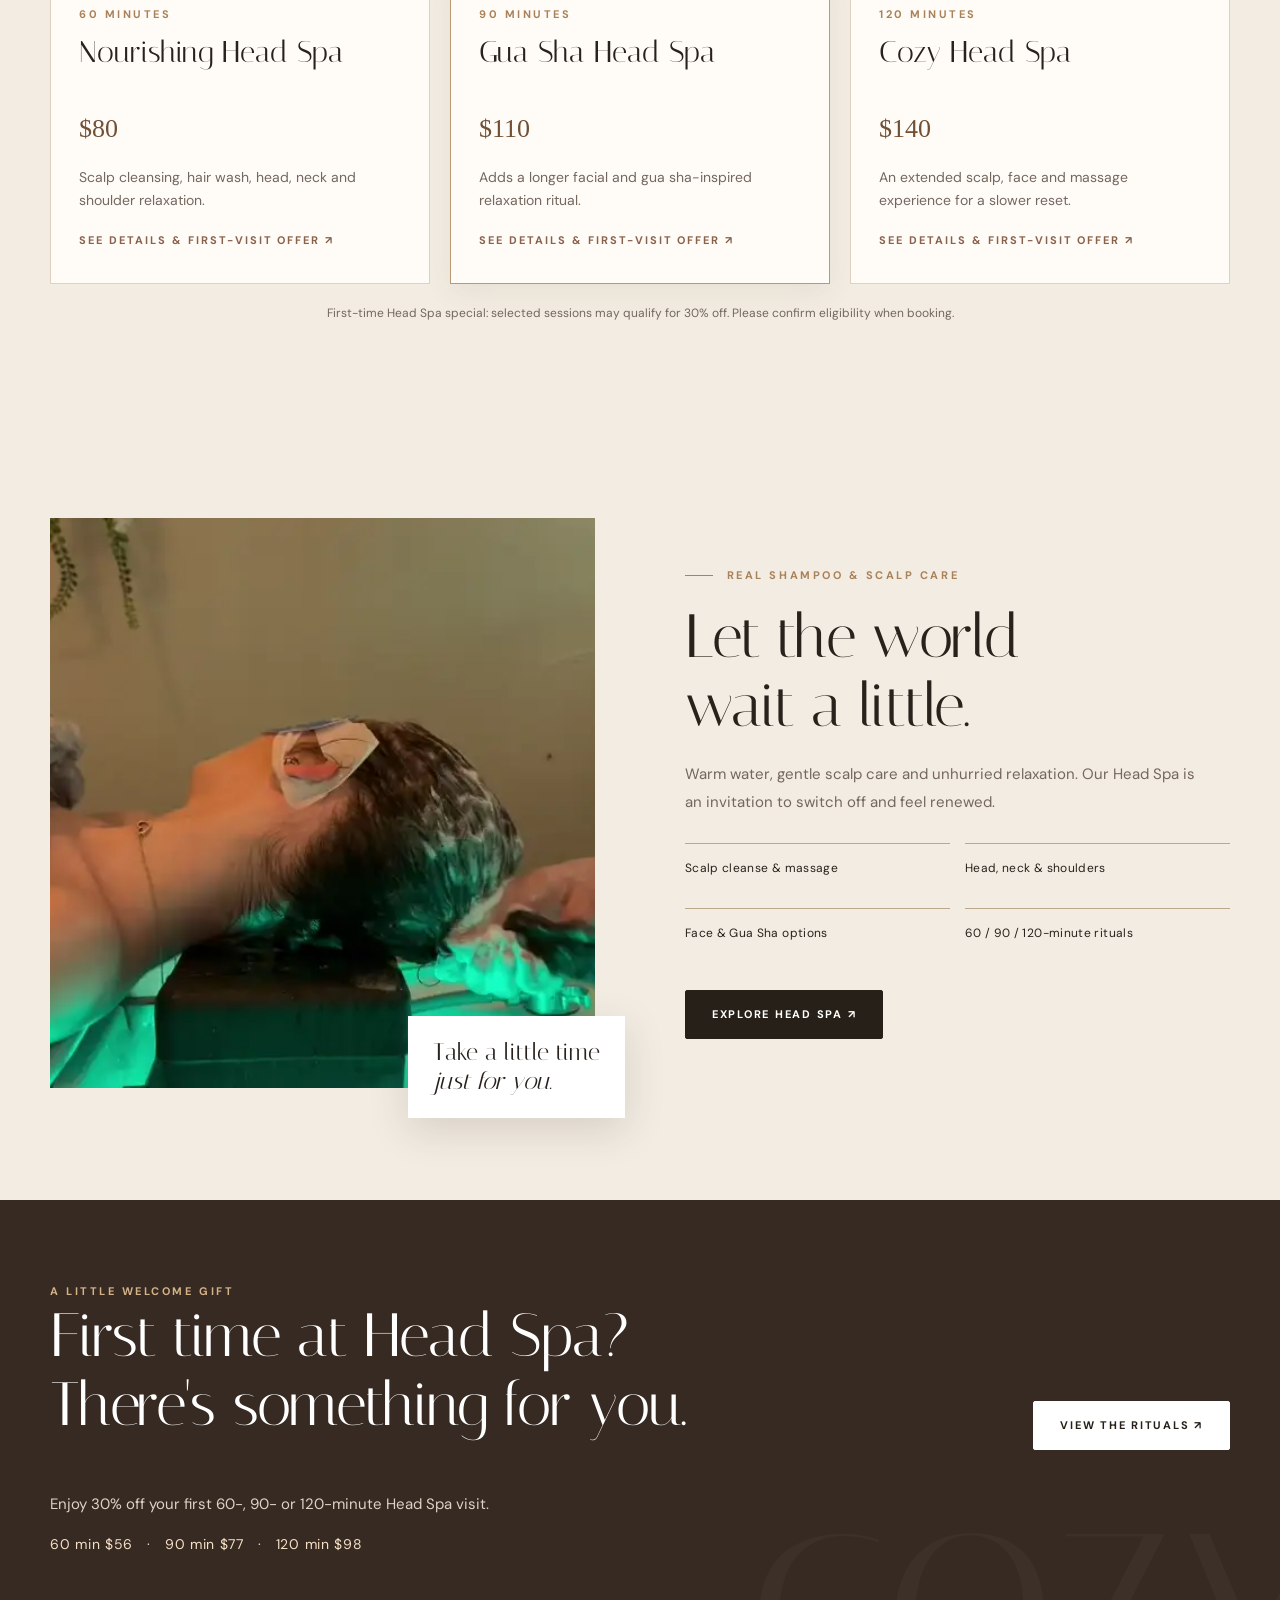
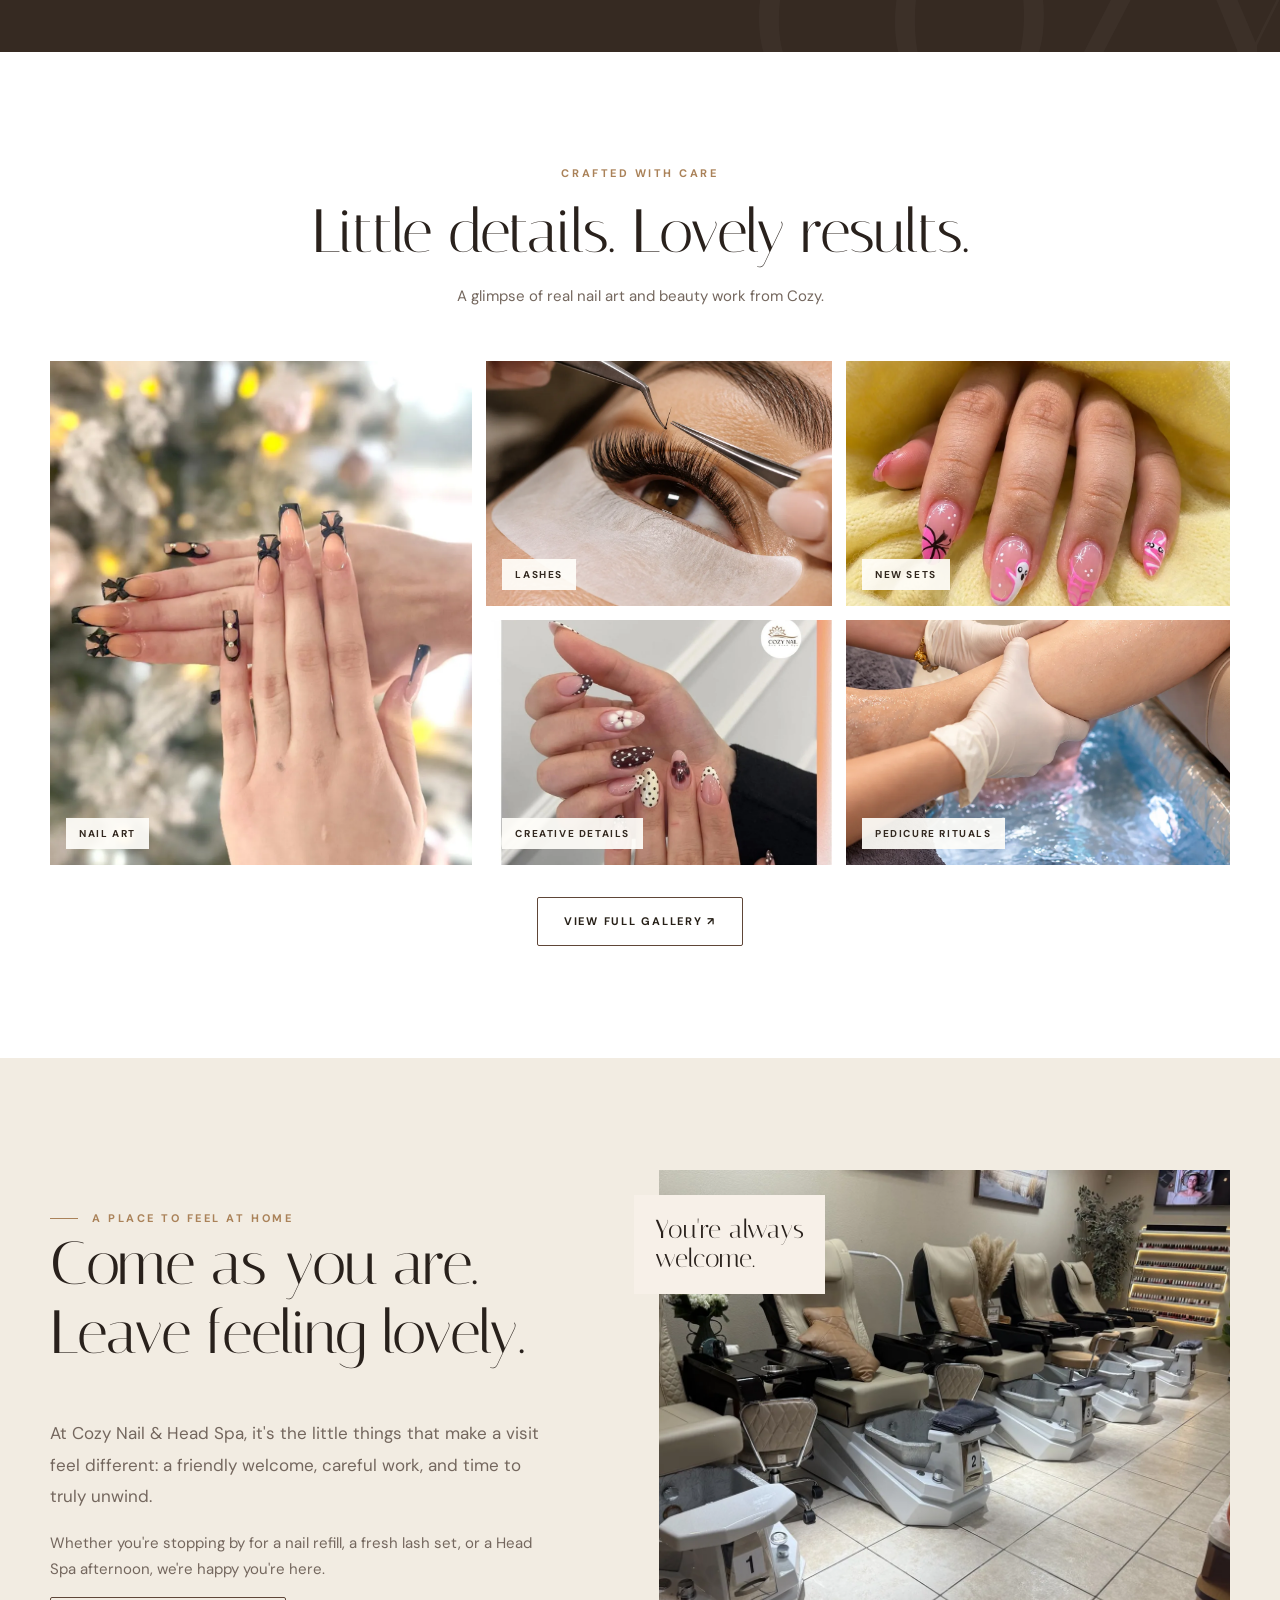
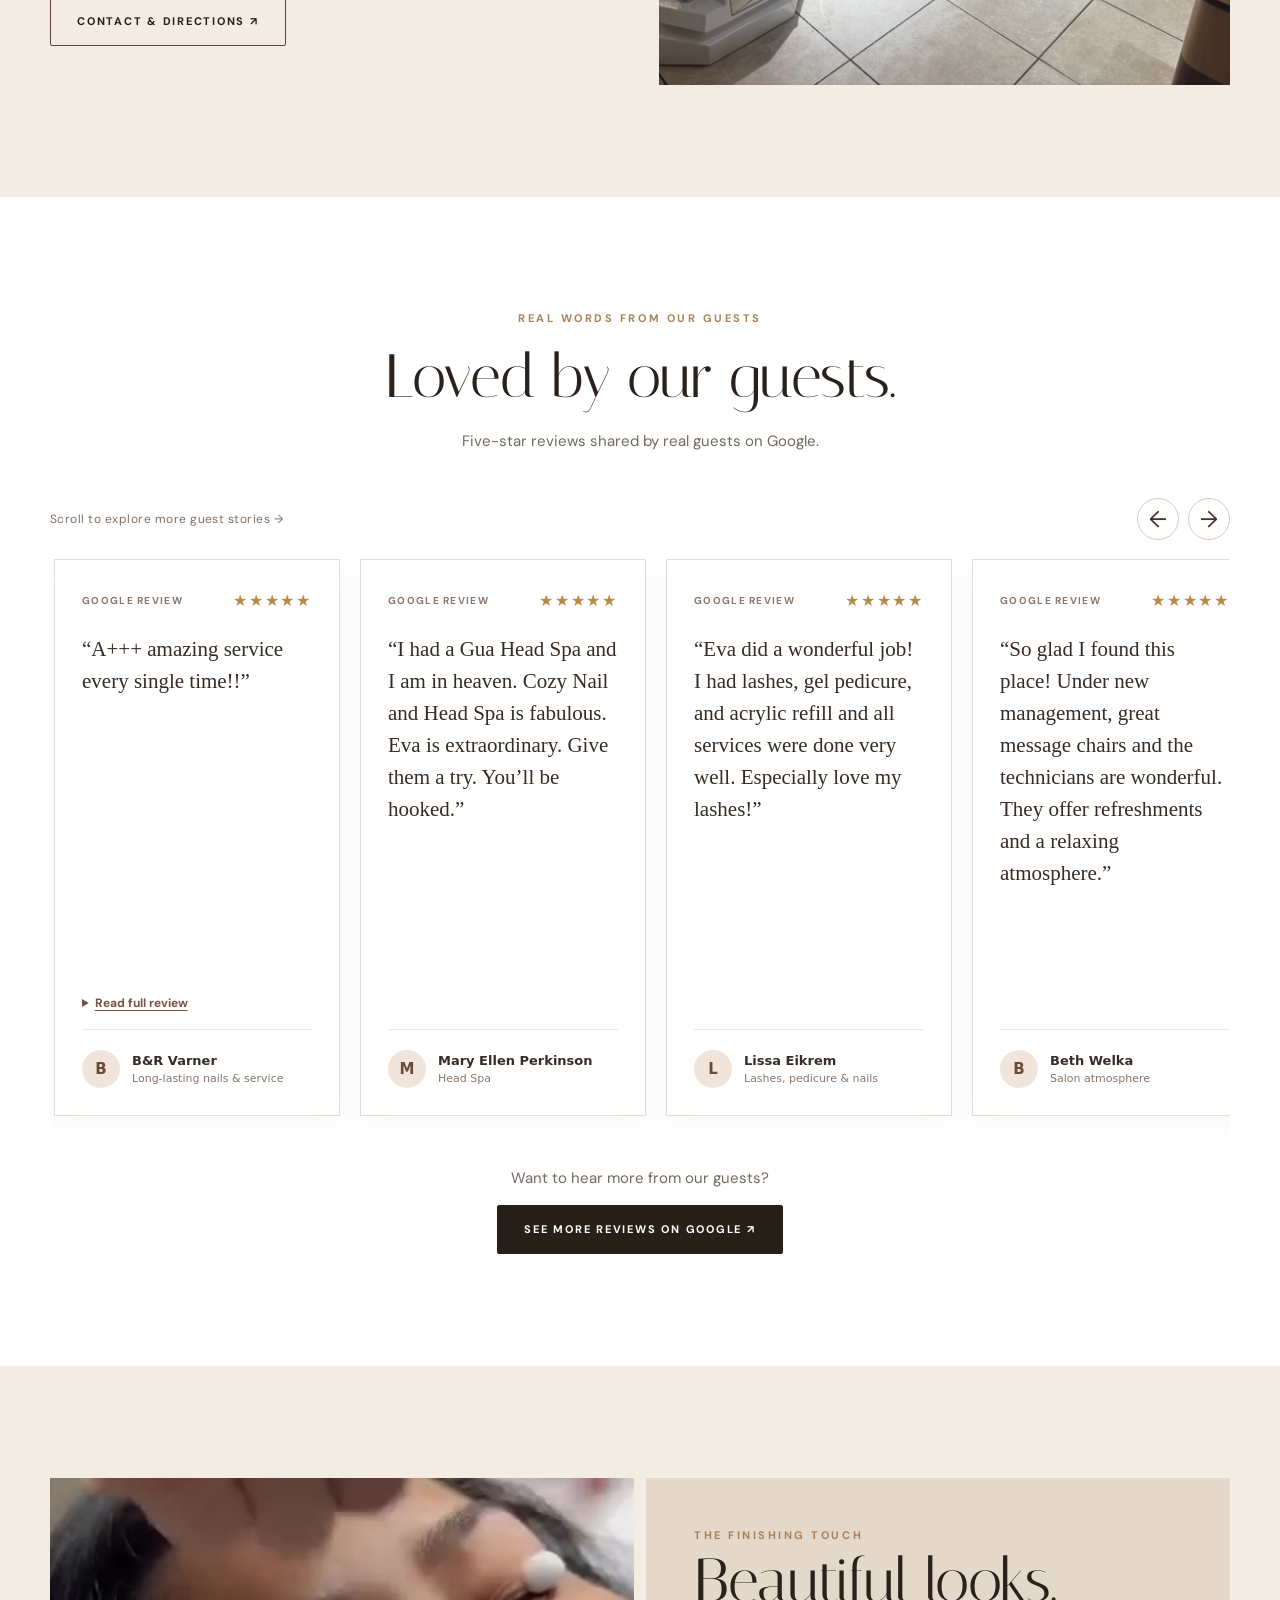
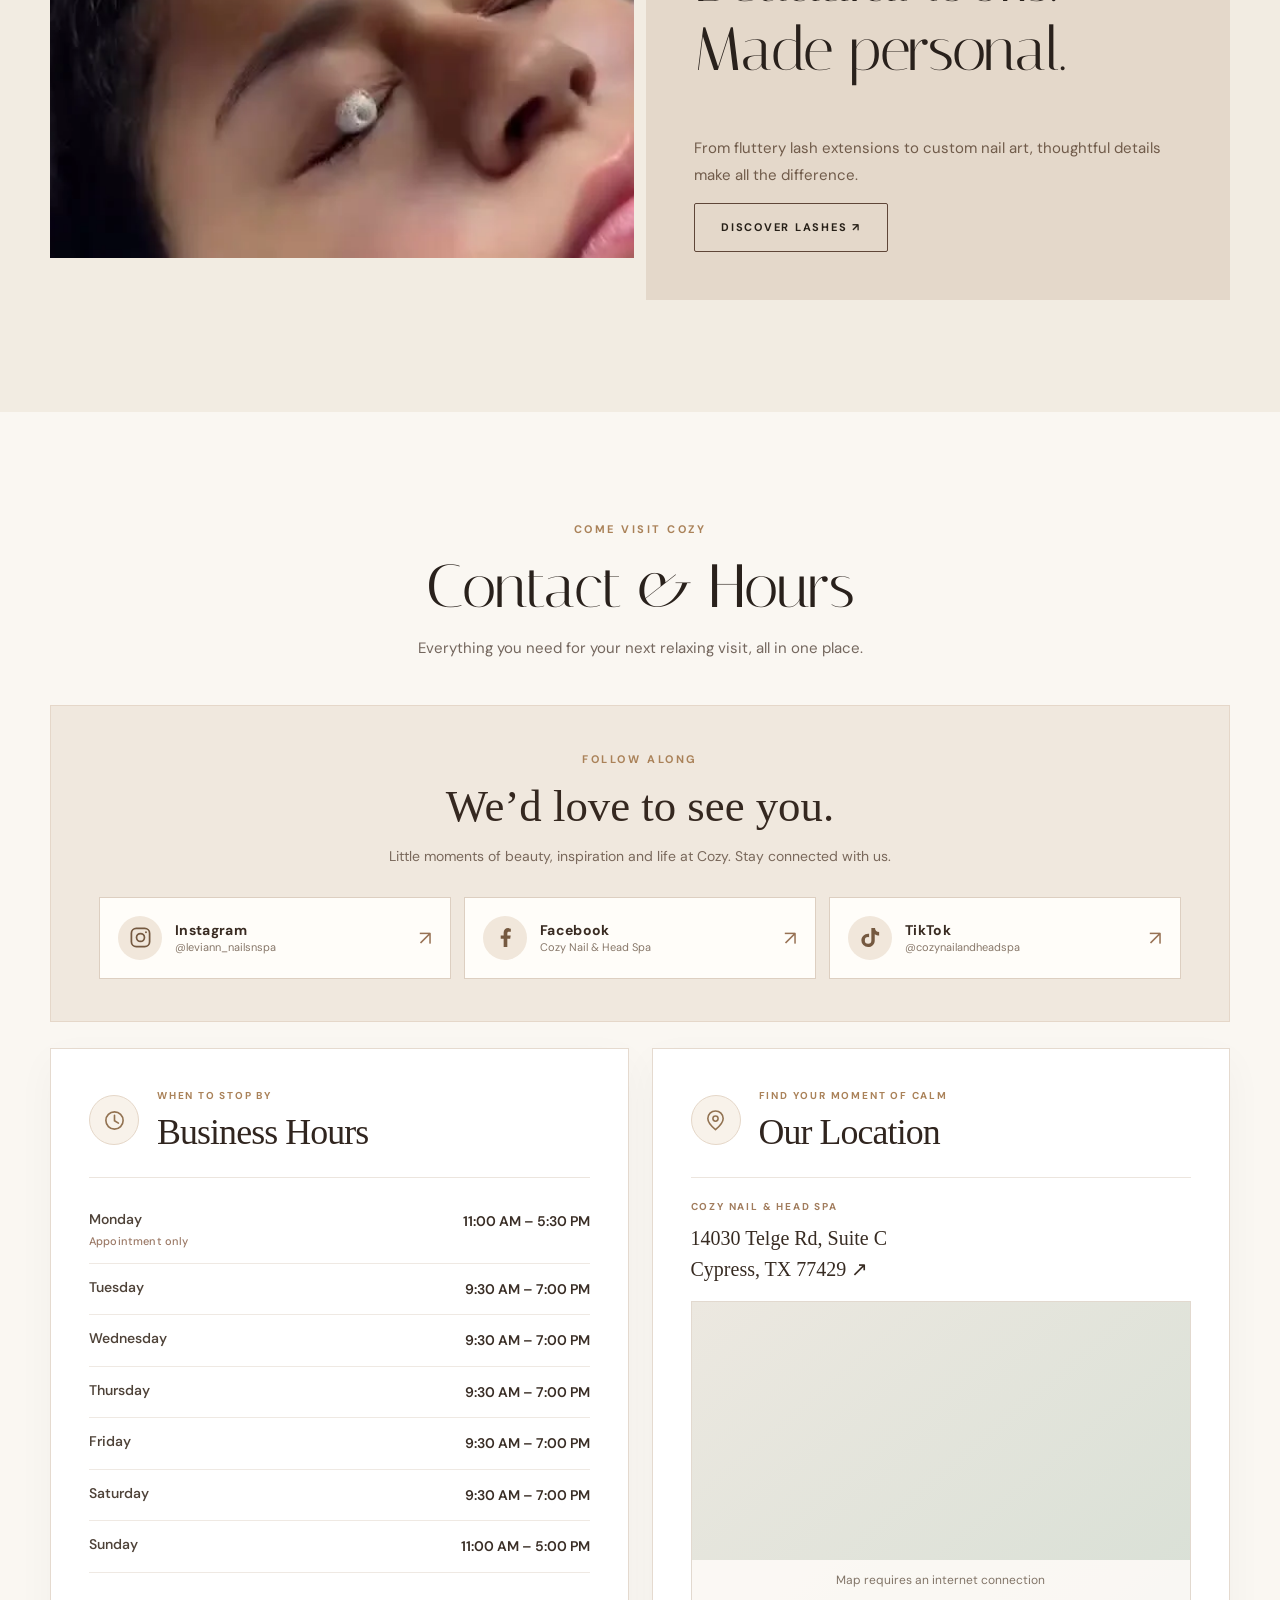
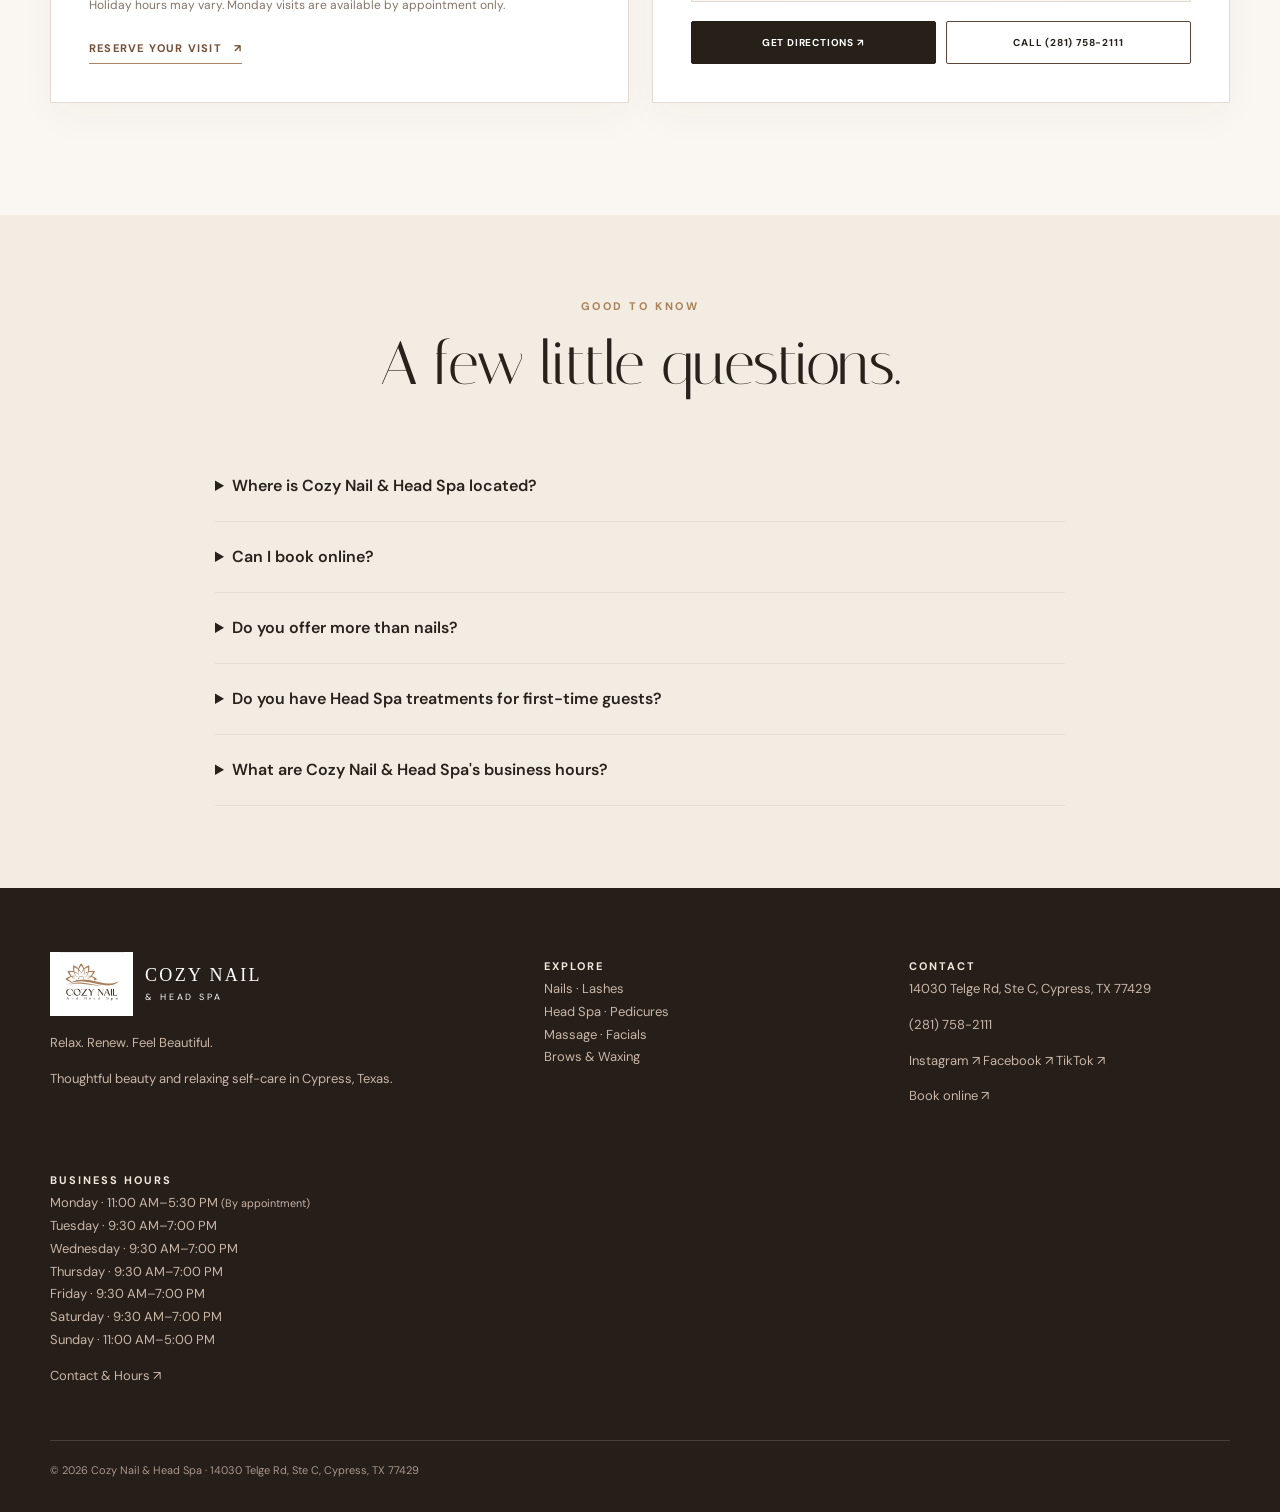
==== commit 7122693c: "Add files via upload" ====
--- a/index.html
+++ b/index.html
@@ -31,7 +31,7 @@
 <section class="section white" id="services"><div class="container"><div class="section-heading"><div class="eyebrow">THE COZY COLLECTION</div><h2>Beauty feels better here.</h2><p>Explore our treatments, see starting prices and choose the service that feels right for you.</p></div><div class="services-grid" id="servicesGrid"><a aria-label="View Nails &amp; Nail Art services and prices" class="service-card" href="services/nails.html"><div class="service-img"><img alt="Nails &amp; Nail Art at Cozy Nail &amp; Head Spa in Cypress, Texas" decoding="async" height="440" loading="lazy" src="assets/images/nail-art-feature.webp" width="580"/></div><div class="body"><div class="eyebrow">THE ART OF DETAILS</div><h3>Nails &amp; Nail Art</h3><p>From understated classics to intricate nail art, find the look that feels like you. Manicures, acrylic refills, gel and tap hybrid gel available.</p><div class="price-preview">Manicures from $20 · Tap Gel $60</div><div class="text-link">See services, details &amp; prices ↗</div></div></a><a aria-label="View Lash Extensions &amp; Lash Lift services and prices" class="service-card" href="services/lashes.html"><div class="service-img"><img alt="Lash Extensions &amp; Lash Lift at Cozy Nail &amp; Head Spa in Cypress, Texas" decoding="async" height="440" loading="lazy" src="assets/images/lash-eye.webp" width="580"/></div><div class="body"><div class="eyebrow">YOUR EYES, BEAUTIFULLY FRAMED</div><h3>Lash Extensions &amp; Lash Lift</h3><p>An effortless finishing touch—from soft, natural lashes to more dramatic volume.</p><div class="price-preview">Hybrid set $80 · Volume set $90</div><div class="text-link">See services, details &amp; prices ↗</div></div></a><a aria-label="View Head Spa services and prices" class="service-card" href="services/head-spa.html"><div class="service-img"><img alt="Real Head Spa shampoo and scalp cleansing at Cozy Nail &amp; Head Spa" decoding="async" height="440" loading="lazy" src="assets/images/head-spa-shampoo-2026.webp" width="580"/></div><div class="body"><div class="eyebrow">YOUR MOMENT TO UNWIND</div><h3>Head Spa</h3><p>Warm water, intentional touch and scalp-focused relaxation. Your reset starts here.</p><div class="price-preview">60 min $80 · 90 min $110 · 120 min $140</div><div class="text-link">See services, details &amp; prices ↗</div></div></a></div><div class="cozy-more-heading"><div class="eyebrow">MORE TO EXPLORE</div><h3>Many more ways to feel good.</h3><p>Discover thoughtful extras for your next visit, from pedicures and massage to facial treatments and brow artistry.</p></div><div class="services-grid is-secondary" id="moreServicesGrid"><a aria-label="View Pedicures services and prices" class="service-card" href="services/pedicures.html"><div class="service-img"><img alt="Real pedicure service at Cozy Nail &amp; Head Spa in Cypress, Texas" decoding="async" height="440" loading="lazy" src="assets/images/pedicure-video-feature.webp" width="580"/></div><div class="body"><div class="eyebrow">SIT BACK. UNWIND. GLOW.</div><h3>Pedicures</h3><p>Relaxing foot care, expert polish and spa touches designed to make your day feel lighter.</p><div class="price-preview">Basic $30 · Botanical $65</div><div class="text-link">See services, details &amp; prices ↗</div></div></a><a aria-label="View Massage services and prices" class="service-card" href="services/massage.html"><div class="service-img"><img alt="Massage treatment illustration" decoding="async" height="440" loading="lazy" src="assets/images/massage-feature.webp" width="580"/></div><div class="body"><div class="eyebrow">REST, RESTORE, RESET</div><h3>Massage</h3><p>Make room to slow down with relaxing massage experiences, from targeted tension relief to full-body care.</p><div class="price-preview">Classic 30 min $45 · CBD 30 min $50</div><div class="text-link">See services, details &amp; prices ↗</div></div></a><a aria-label="View Facials &amp; Skin Care services and prices" class="service-card" href="services/facials.html"><div class="service-img"><img alt="Facial treatment illustration" decoding="async" height="440" loading="lazy" src="assets/images/facial-treatment.webp" width="580"/></div><div class="body"><div class="eyebrow">GLOW WITH CARE</div><h3>Facials &amp; Skin Care</h3><p>Soothing facial services for cleansing, hydration and moments of self-care.</p><div class="price-preview">Facials from $45</div><div class="text-link">See services, details &amp; prices ↗</div></div></a><a aria-label="View Brows &amp; Waxing services and prices" class="service-card" href="services/brows-waxing.html"><div class="service-img"><img alt="Brows &amp; Waxing at Cozy Nail &amp; Head Spa in Cypress, Texas" decoding="async" height="440" loading="lazy" src="assets/images/brows.webp" width="580"/></div><div class="body"><div class="eyebrow">THE FINISHING TOUCH</div><h3>Brows &amp; Waxing</h3><p>Beautiful brows and thoughtful beauty maintenance, including waxing and permanent makeup services.</p><div class="price-preview">Waxing from $7 · Brows from $150</div><div class="text-link">See services, details &amp; prices ↗</div></div></a></div></div></section><section aria-labelledby="headspa-price-title" class="section-tight linen cozy-headspa-pricing" id="head-spa-pricing"><div class="container"><div class="section-heading"><div class="eyebrow">A MOMENT JUST FOR YOU</div><h2 id="headspa-price-title">Choose your Head Spa ritual.</h2><p>Three ways to unwind, with transparent prices and easy booking.</p></div><div class="cozy-tiers"><article class="cozy-tier"><span class="eyebrow">60 minutes</span><h3>Nourishing Head Spa</h3><strong class="cozy-tier-price">$80</strong><p>Scalp cleansing, hair wash, head, neck and shoulder relaxation.</p><a class="text-link" href="services/head-spa.html">See details &amp; first-visit offer ↗</a></article><article class="cozy-tier featured"><span class="eyebrow">90 minutes</span><h3>Gua Sha Head Spa</h3><strong class="cozy-tier-price">$110</strong><p>Adds a longer facial and gua sha-inspired relaxation ritual.</p><a class="text-link" href="services/head-spa.html">See details &amp; first-visit offer ↗</a></article><article class="cozy-tier"><span class="eyebrow">120 minutes</span><h3>Cozy Head Spa</h3><strong class="cozy-tier-price">$140</strong><p>An extended scalp, face and massage experience for a slower reset.</p><a class="text-link" href="services/head-spa.html">See details &amp; first-visit offer ↗</a></article></div><p class="cozy-price-note">First-time Head Spa special: selected sessions may qualify for 30% off. Please confirm eligibility when booking.</p></div></section>
 <section class="section linen" id="experience"><div class="container split"><div class="split-media"><video aria-label="Real shampoo and scalp cleansing treatment at Cozy Head Spa" data-scroll-video="" loop="" muted="" playsinline="" poster="assets/images/head-spa-shampoo-2026.webp" preload="none"><source src="assets/video/head-spa-shampoo-2026.mp4" type="video/mp4"/></video><div class="corner-card">Take a little time<br/><i>just for you.</i></div></div><div class="split-copy"><div class="overline eyebrow">REAL SHAMPOO &amp; SCALP CARE</div><h2>Let the world<br/>wait a little.</h2><p class="lead">Warm water, gentle scalp care and unhurried relaxation. Our Head Spa is an invitation to switch off and feel renewed.</p><div class="essentials"><div>Scalp cleanse &amp; massage</div><div>Head, neck &amp; shoulders</div><div>Face &amp; Gua Sha options</div><div>60 / 90 / 120-minute rituals</div></div><a class="btn btn-dark" href="services/head-spa.html">Explore Head Spa ↗</a></div></div></section>
 <section class="section-tight promo-section"><div class="container promo-inner"><div><div class="eyebrow">A LITTLE WELCOME GIFT</div><h2>First time at Head Spa?<br/>There's something for you.</h2><p>Enjoy 30% off your first 60-, 90- or 120-minute Head Spa visit.</p><p class="offer-detail">60 min $56   ·   90 min $77   ·   120 min $98</p></div><a class="btn btn-white" href="services/head-spa.html">View the Rituals ↗</a></div></section>
-<section class="section white" id="gallery"><div class="container"><div class="section-heading"><div class="eyebrow">CRAFTED WITH CARE</div><h2>Little details. Lovely results.</h2><p>A glimpse of real nail art and beauty work from Cozy.</p></div><div class="gallery"><a class="tall" href="services/nails.html"><img alt="Black bow nail art created at Cozy Nail and Head Spa Cypress" loading="lazy" src="assets/images/nails-art.webp"/><span>Nail Art</span></a><a href="services/lashes.html"><img alt="Close up of finished lash extensions" loading="lazy" src="assets/images/lash-eye.webp"/><span>Lashes</span></a><a href="services/nails.html"><img alt="Pink nail art on hands" loading="lazy" src="assets/images/nails-soft.webp"/><span>New Sets</span></a><a href="services/nails.html"><img alt="Blue nail manicure art" loading="lazy" src="assets/images/nail-art-feature.webp"/><span>Creative Details</span></a><a href="services/pedicures.html"><img alt="Real pedicure treatment at Cozy Nail &amp; Head Spa" loading="lazy" src="assets/images/pedicure-video-feature.webp"/><span>Pedicure Rituals</span></a></div></div></section>
+<section class="section white" id="gallery"><div class="container"><div class="section-heading"><div class="eyebrow">CRAFTED WITH CARE</div><h2>Little details. Lovely results.</h2><p>A glimpse of real nail art and beauty work from Cozy.</p></div><div class="gallery"><a class="tall" href="services/nails.html"><img alt="Black bow nail art created at Cozy Nail and Head Spa Cypress" loading="lazy" src="assets/images/nails-art.webp"/><span>Nail Art</span></a><a href="services/lashes.html"><img alt="Close up of finished lash extensions" loading="lazy" src="assets/images/lash-eye.webp"/><span>Lashes</span></a><a href="services/nails.html"><img alt="Pink nail art on hands" loading="lazy" src="assets/images/nails-soft.webp"/><span>New Sets</span></a><a href="services/nails.html"><img alt="Blue nail manicure art" loading="lazy" src="assets/images/nail-art-feature.webp"/><span>Creative Details</span></a><a href="services/pedicures.html"><img alt="Real pedicure treatment at Cozy Nail &amp; Head Spa" loading="lazy" src="assets/images/pedicure-video-feature.webp"/><span>Pedicure Rituals</span></a></div><div class="cozy-gallery-more" style="display:flex;justify-content:center;margin-top:32px"><a class="btn btn-outline" href="gallery.html" aria-label="View the complete Cozy Nail and Head Spa photo gallery">View Full Gallery ↗</a></div></div></section>
 <section class="section linen"><div class="container story-grid"><div class="story-copy"><div class="overline eyebrow">A PLACE TO FEEL AT HOME</div><h2>Come as you are.<br/>Leave feeling lovely.</h2><p class="lead">At Cozy Nail &amp; Head Spa, it's the little things that make a visit feel different: a friendly welcome, careful work, and time to truly unwind.</p><p>Whether you're stopping by for a nail refill, a fresh lash set, or a Head Spa afternoon, we're happy you're here.</p><a class="btn btn-outline" href="#contact">Contact &amp; Directions ↗</a></div><div class="story-photo"><img alt="Real Cozy Nail and Head Spa pedicure seating in Cypress Texas" loading="lazy" src="assets/images/salon.webp"/><div class="stamp">You're always<br/>welcome.</div></div></div></section>
 <section aria-labelledby="cozy-google-reviews-heading" class="section white" id="reviews">
 <div class="container">
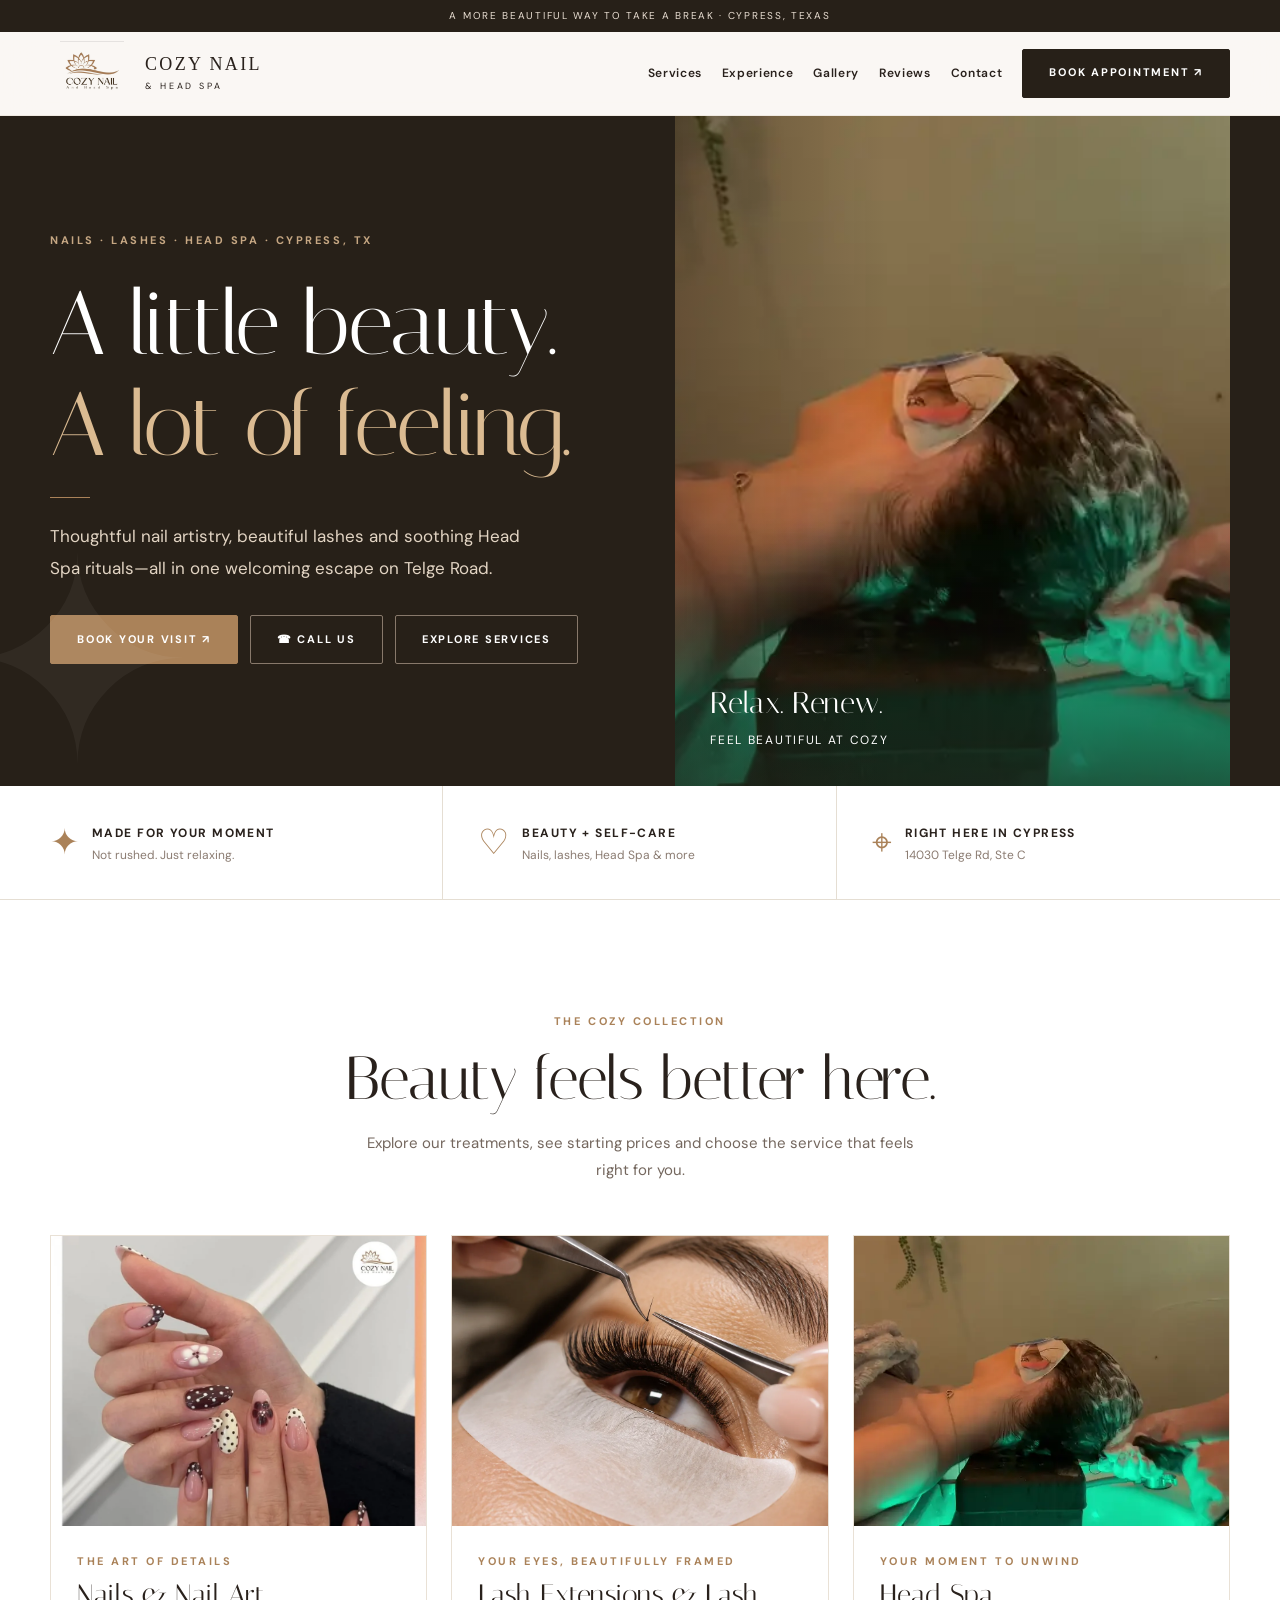
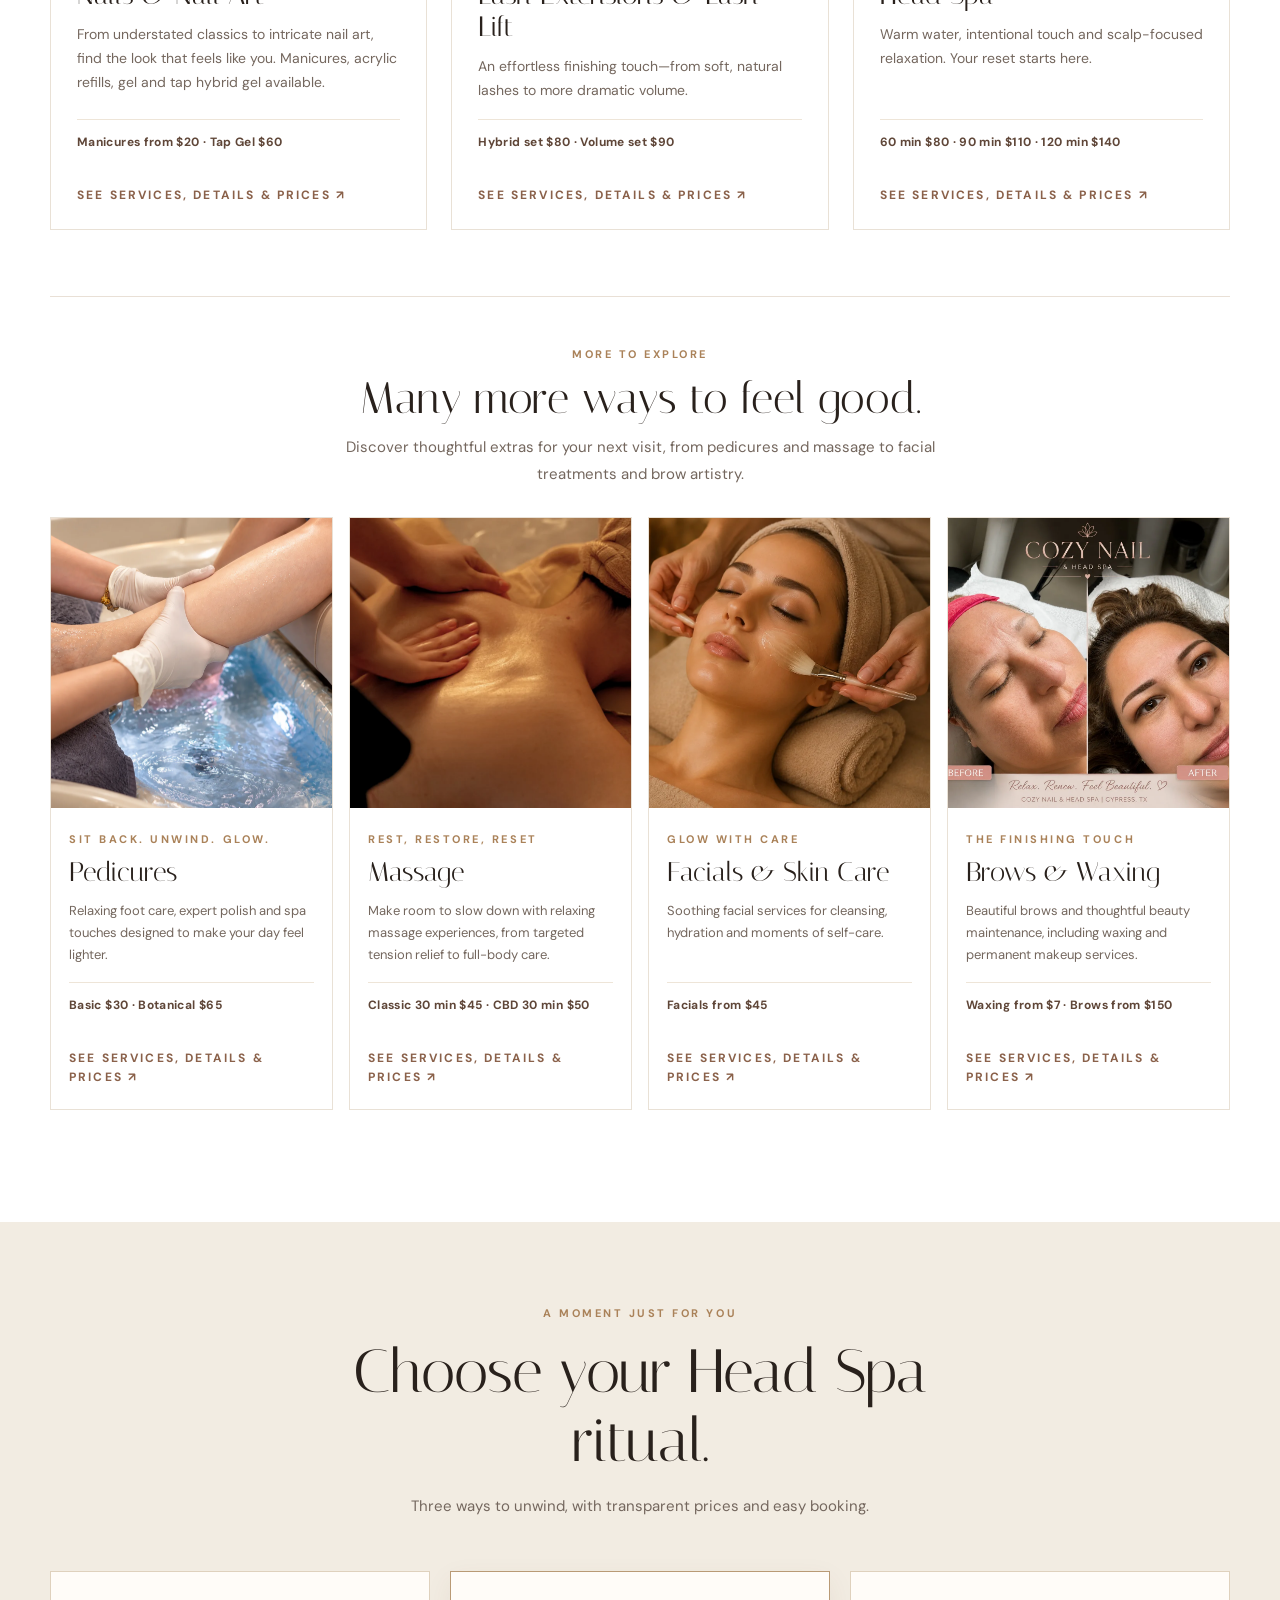
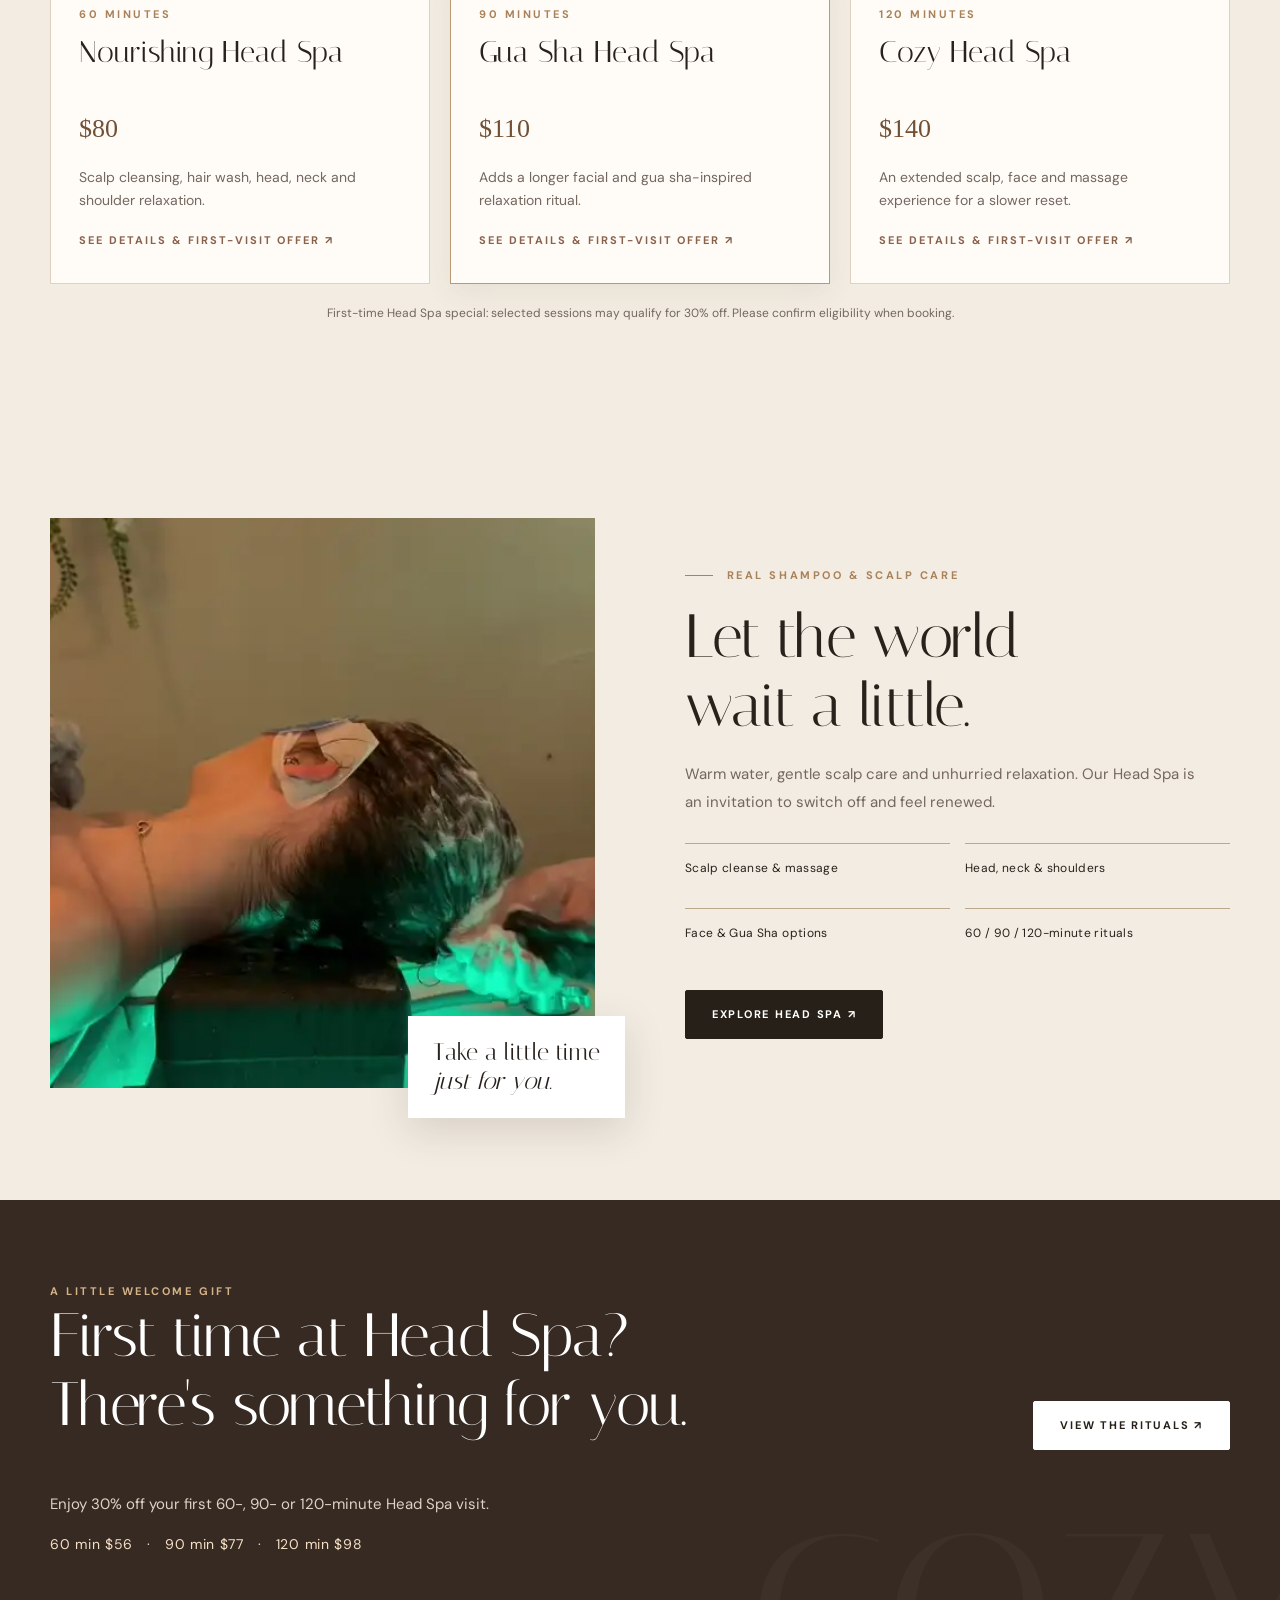
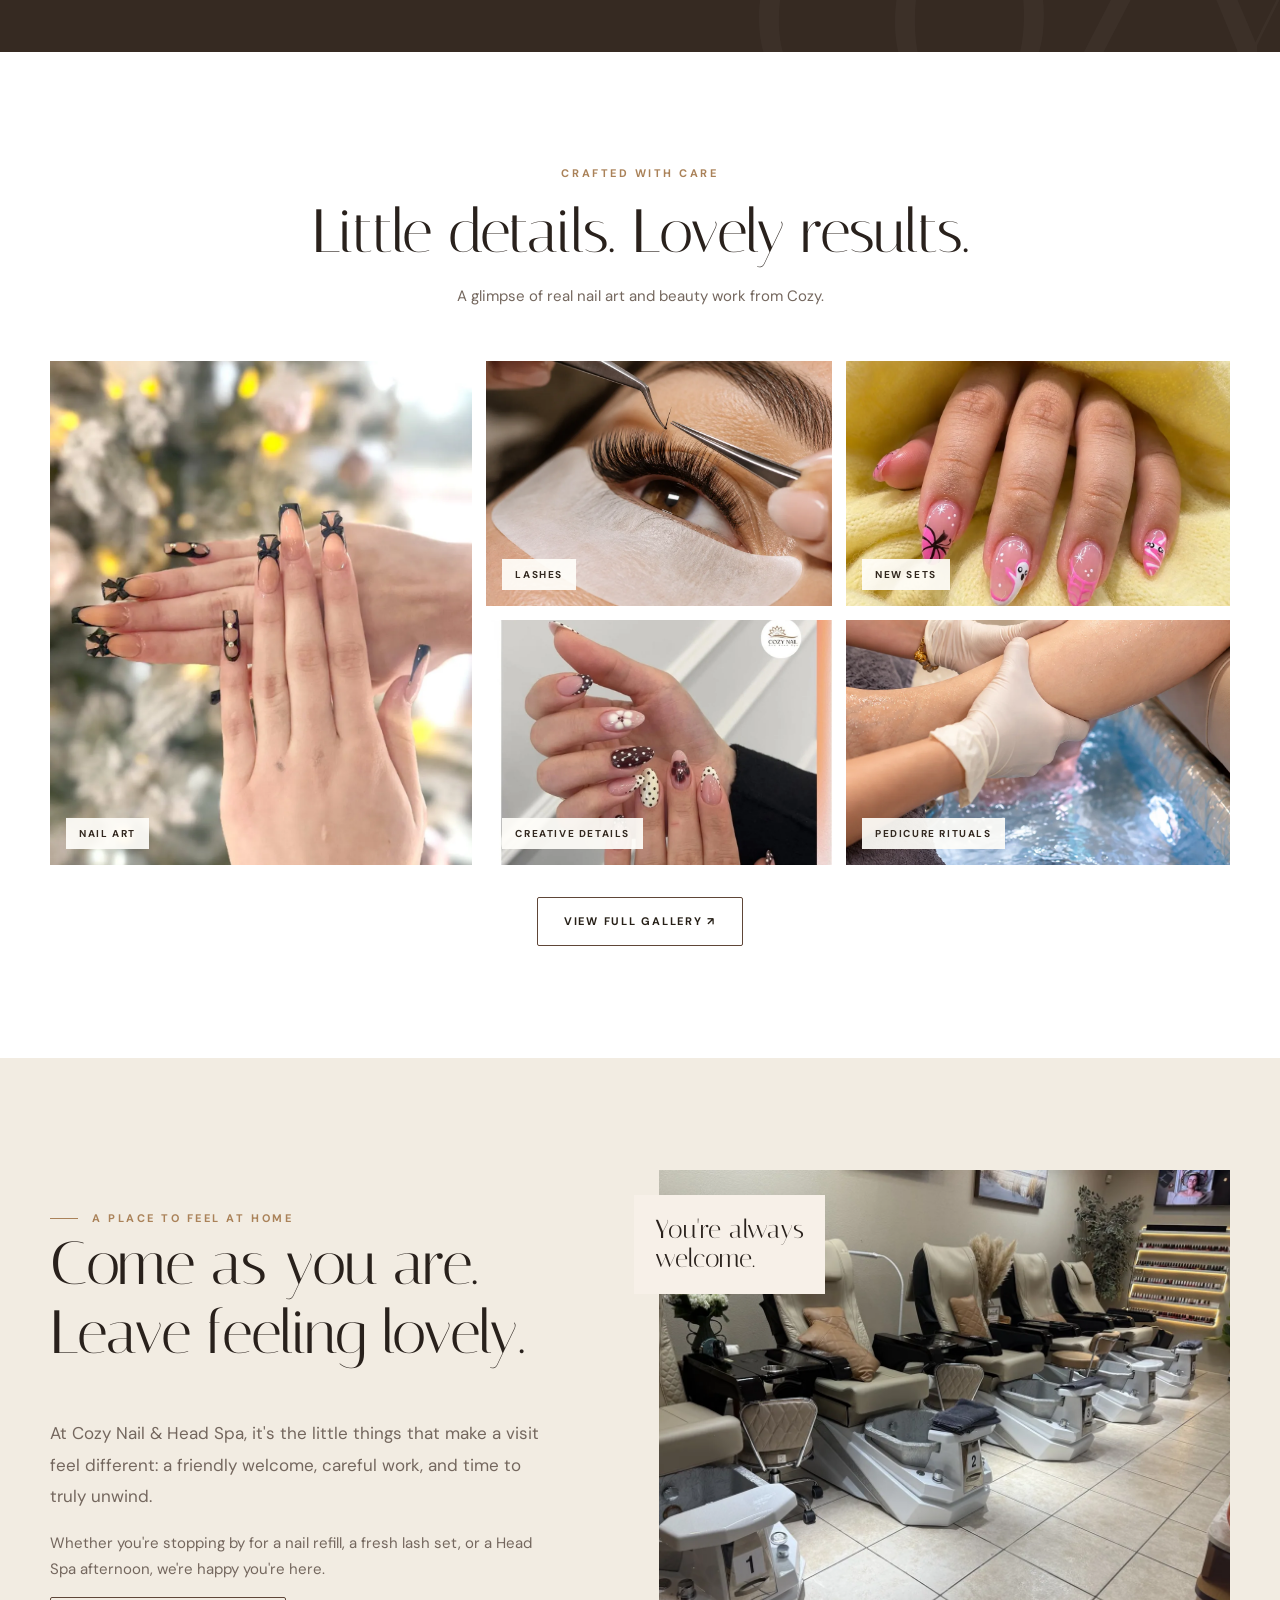
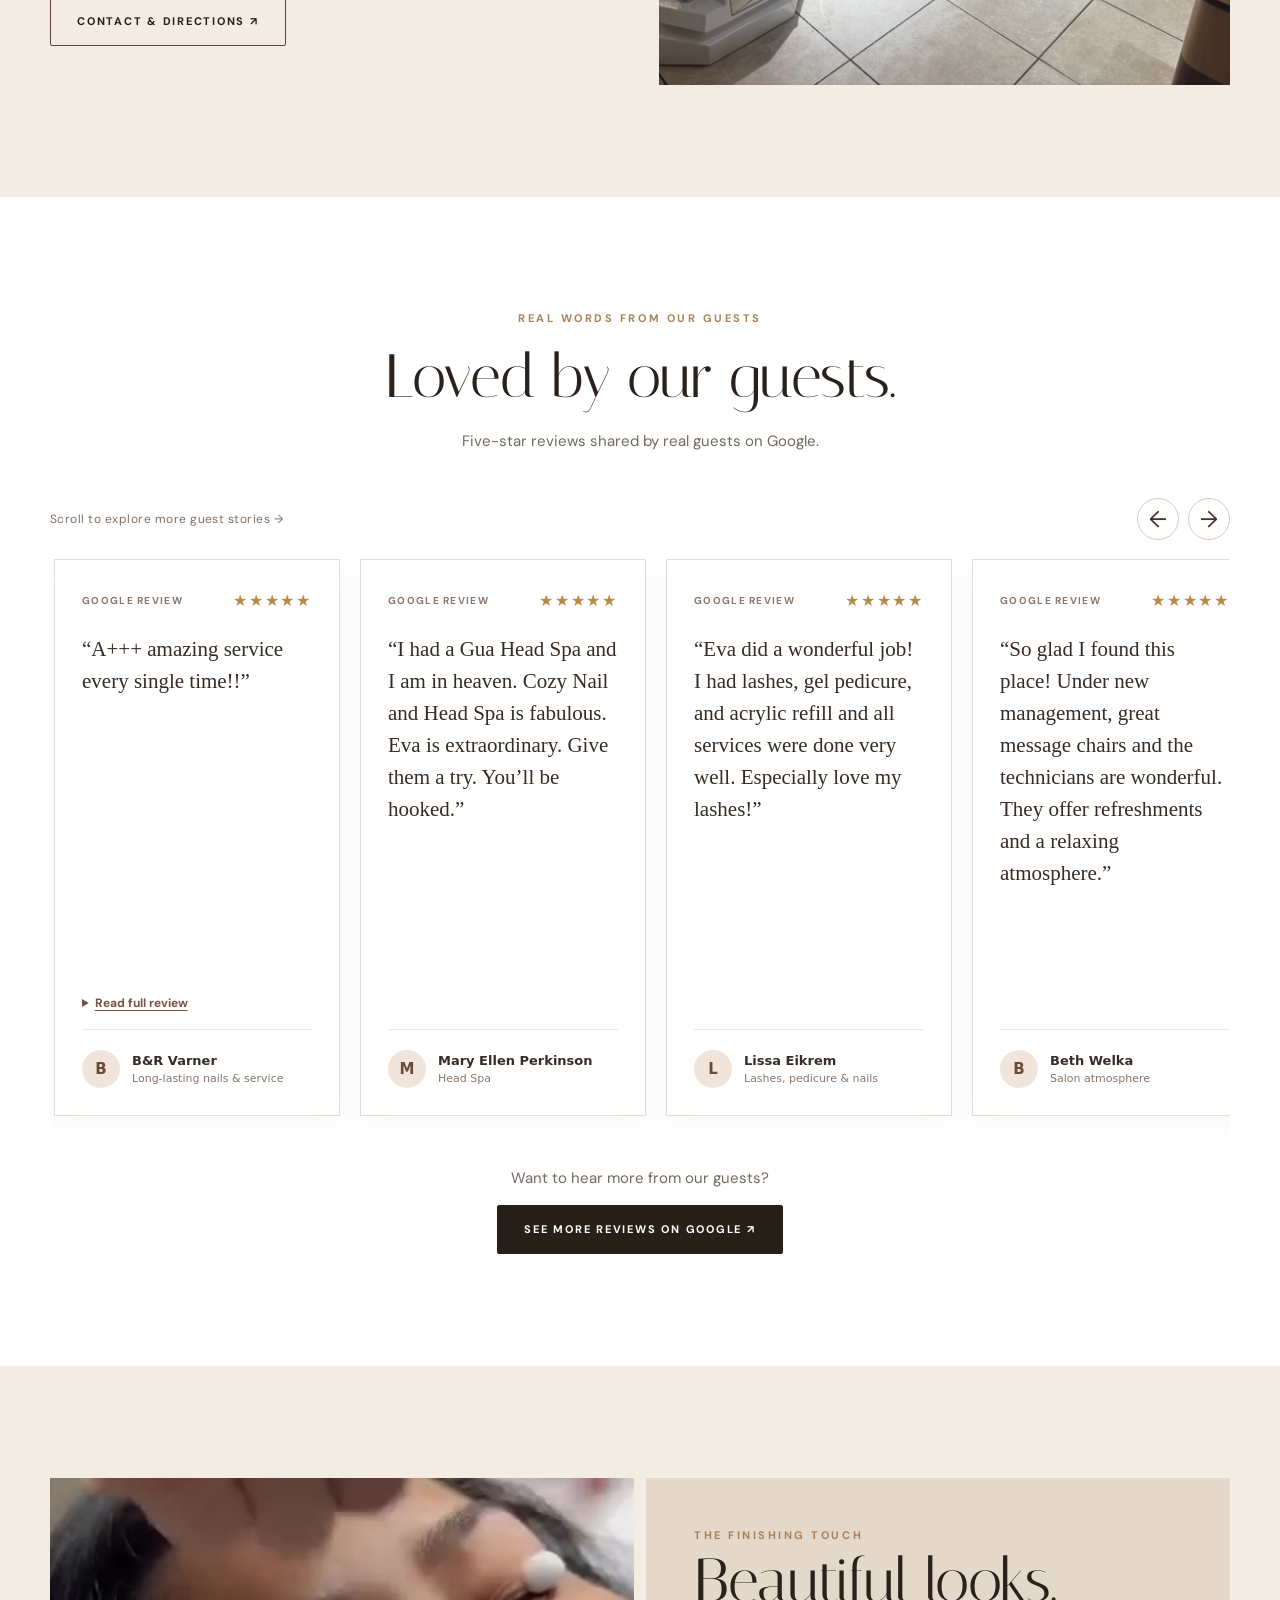
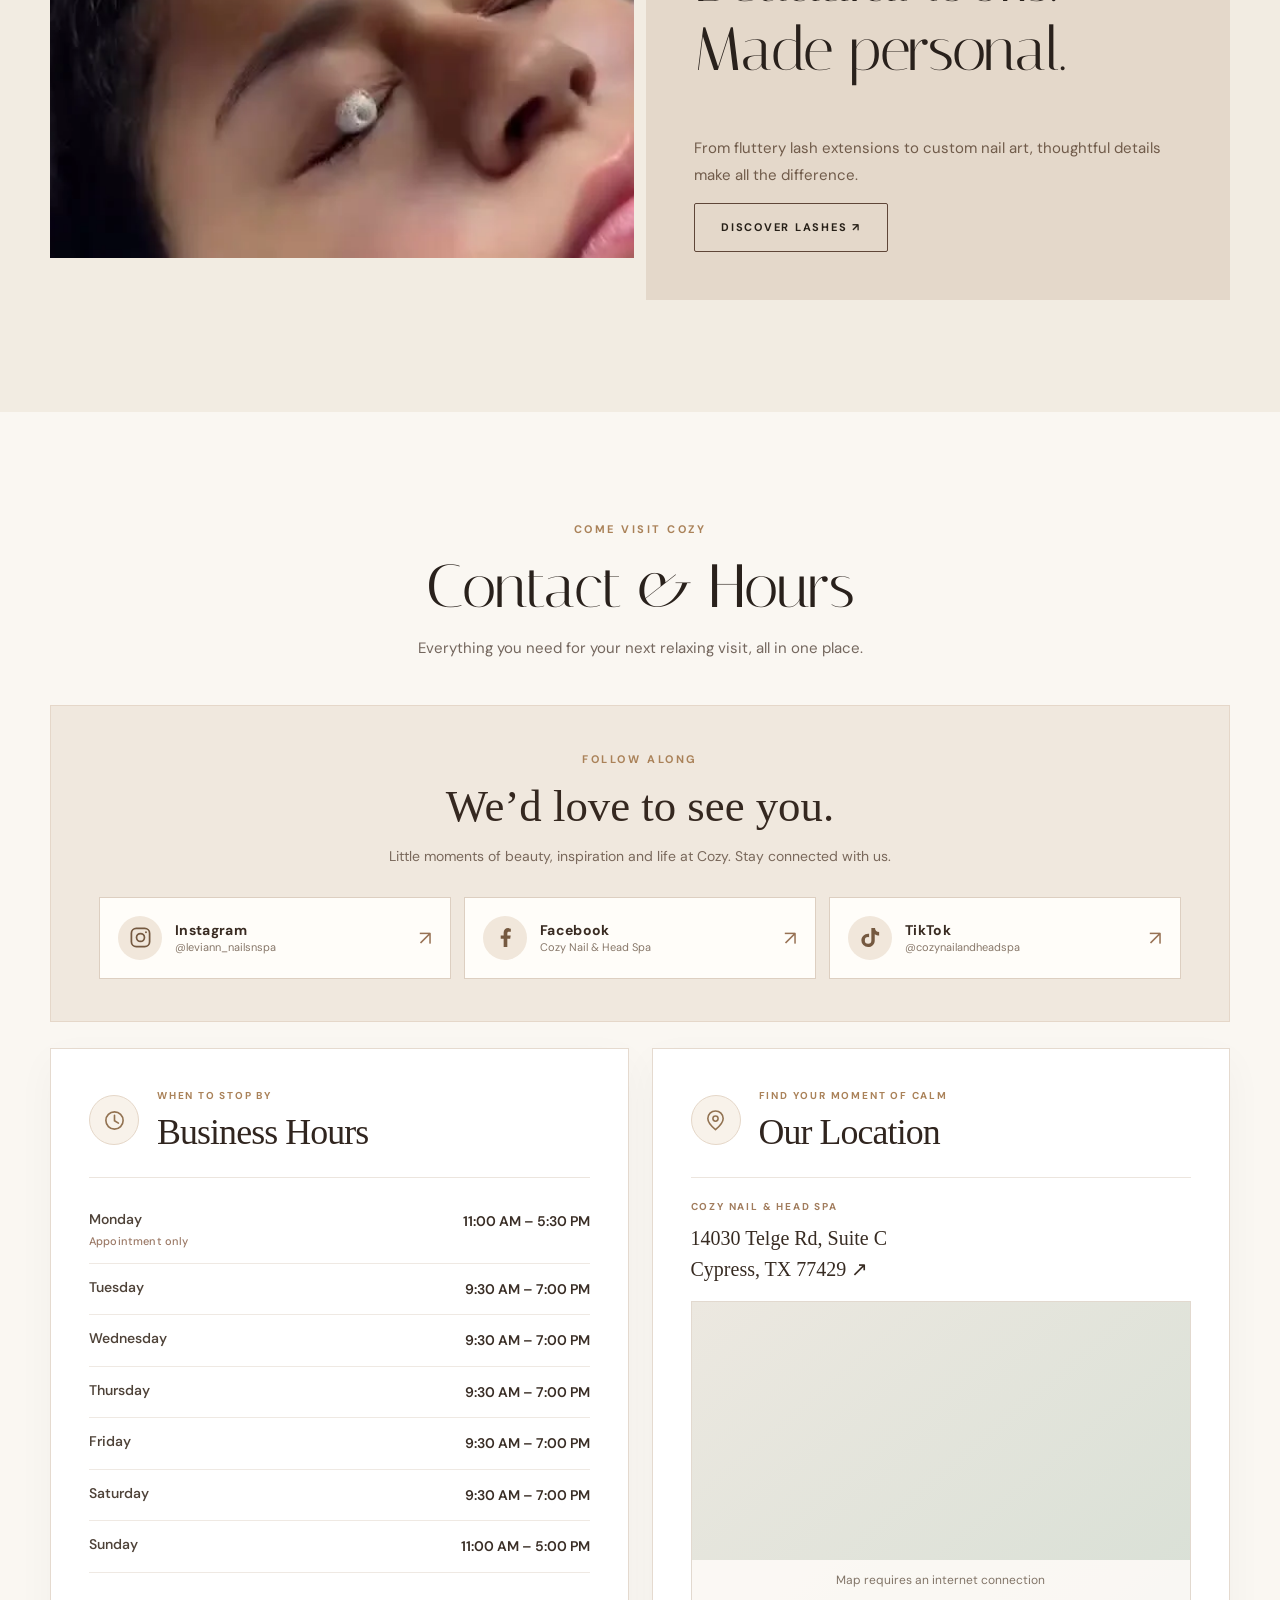
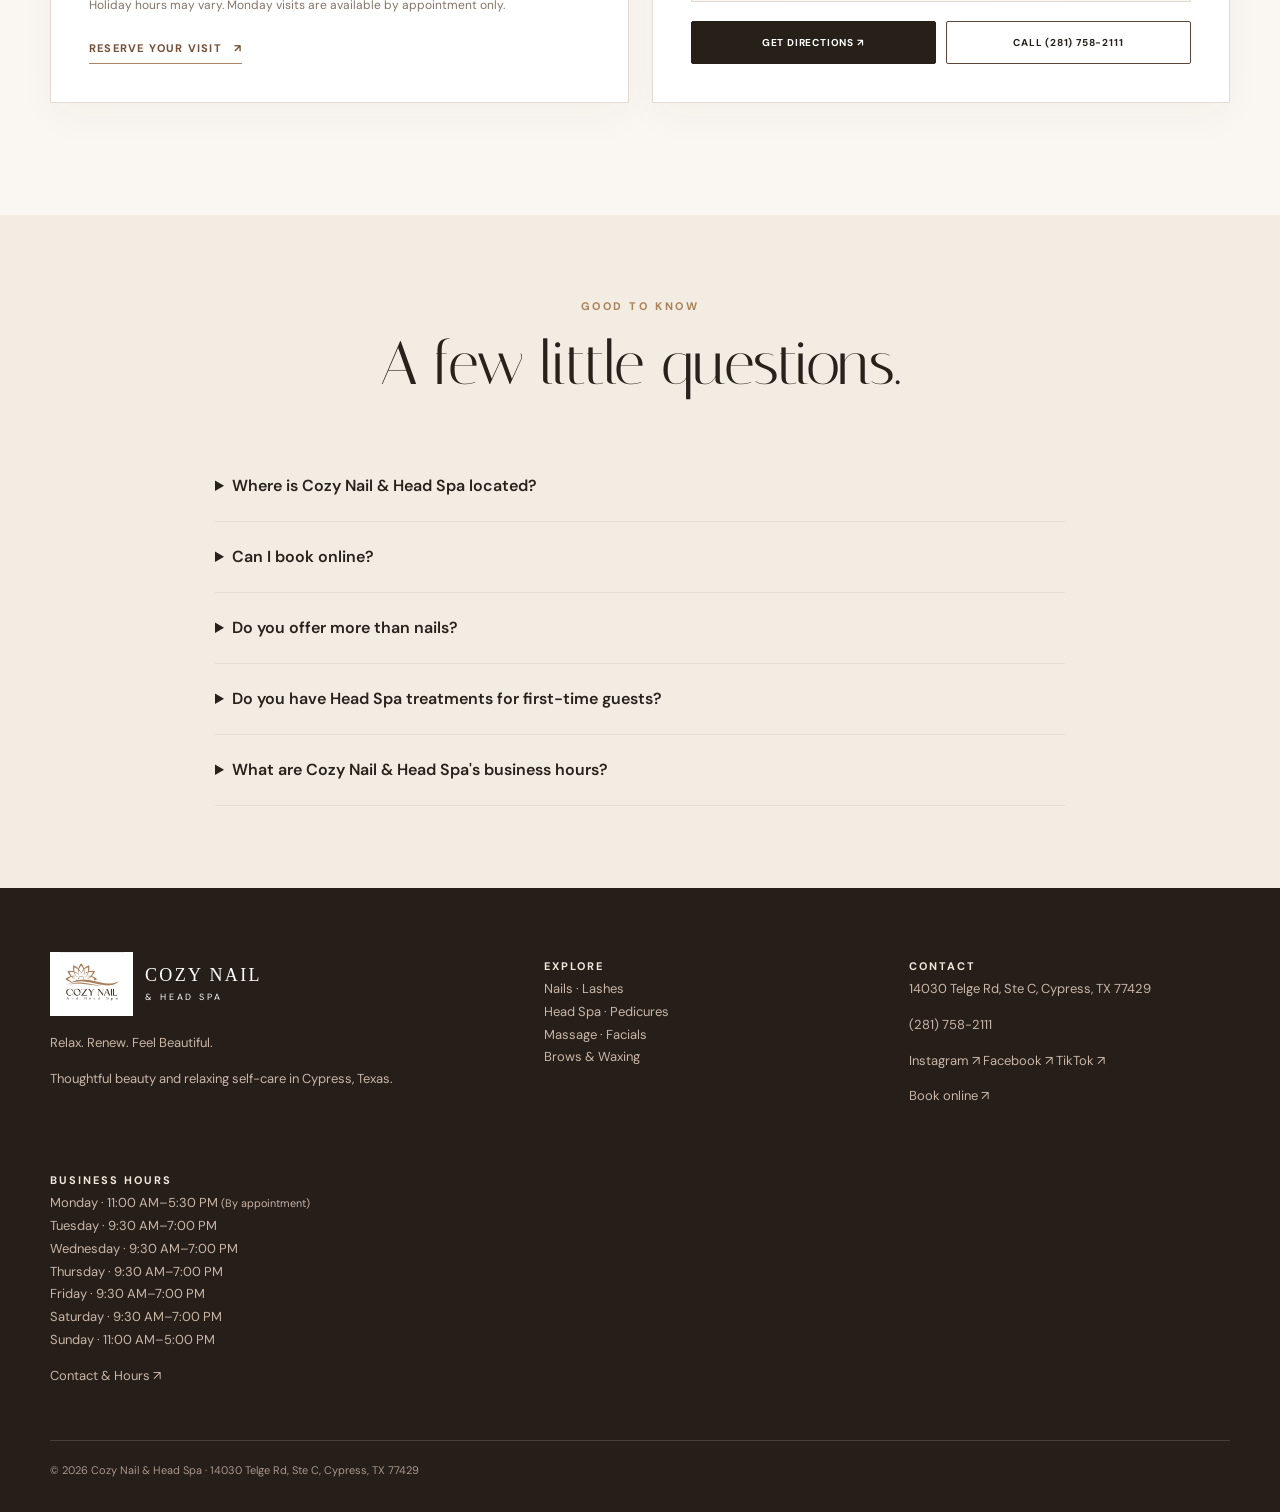
==== commit 668152d9: "Add files via upload" ====
--- a/index.html
+++ b/index.html
@@ -26,7 +26,7 @@
 @media(max-width:610px){.cozy-review-cards{grid-auto-columns:minmax(250px,89%);gap:12px}.cozy-review-card{padding:22px;min-height:315px}.cozy-review-hint{font-size:11px}}
 @media(prefers-reduced-motion:reduce){.cozy-review-cards{scroll-behavior:auto}}
 </style></head><body data-prefix=""><noscript><p class="cozy-noscript">The service menus and links below are available without JavaScript.</p></noscript><div class="topline">A more beautiful way to take a break · Cypress, Texas</div><header class="header"><div class="container nav"><a aria-label="Cozy Nail and Head Spa home" class="logo" href="index.html"><img alt="Cozy Nail &amp; Head Spa lotus logo" height="64" src="assets/images/logo.webp" width="83"/><span class="wordmark">COZY NAIL<small>&amp; HEAD SPA</small></span></a><button aria-controls="siteNav" aria-expanded="false" aria-label="Open navigation menu" class="menu-toggle">☰</button><nav class="nav-links" id="siteNav"><a href="index.html#services">Services</a><a href="index.html#experience">Experience</a><a href="index.html#gallery">Gallery</a><a href="index.html#reviews">Reviews</a><a href="index.html#contact">Contact</a><a class="btn btn-dark" data-book="" href="https://booking.gocheckin.net/v2/16063" rel="noopener noreferrer" target="_blank">Book Appointment ↗</a></nav></div></header><main>
-<section class="hero"><div class="container hero-grid"><div class="hero-text"><div class="hero-text-inner"><div class="eyebrow">NAILS · LASHES · HEAD SPA · CYPRESS, TX</div><h1>A little beauty.<br/><em>A lot of feeling.</em></h1><div class="gold-line"></div><p>Thoughtful nail artistry, beautiful lashes and soothing Head Spa rituals—all in one welcoming escape on Telge Road.</p><div class="actions" style="margin-top:30px"><a class="btn btn-gold" data-book="" href="https://booking.gocheckin.net/v2/16063" rel="noopener noreferrer" target="_blank">Book Your Visit ↗</a><a class="btn btn-outline" href="#services">Explore Services</a></div></div></div><div class="hero-photo"><video aria-label="Real shampoo and scalp cleansing treatment at Cozy Head Spa" autoplay="" loop="" muted="" playsinline="" poster="assets/images/head-spa-shampoo-2026.webp" preload="metadata"><source src="assets/video/head-spa-shampoo-2026.mp4" type="video/mp4"/></video><div class="hero-float"><strong>Relax. Renew.</strong>Feel beautiful at Cozy</div></div></div></section>
+<section class="hero"><div class="container hero-grid"><div class="hero-text"><div class="hero-text-inner"><div class="eyebrow">NAILS · LASHES · HEAD SPA · CYPRESS, TX</div><h1>A little beauty.<br/><em>A lot of feeling.</em></h1><div class="gold-line"></div><p>Thoughtful nail artistry, beautiful lashes and soothing Head Spa rituals—all in one welcoming escape on Telge Road.</p><div class="actions" style="margin-top:30px"><a class="btn btn-gold" data-book="" href="https://booking.gocheckin.net/v2/16063" rel="noopener noreferrer" target="_blank">Book Your Visit ↗</a><a class="btn btn-outline" data-phone-link="" href="tel:+12817582111" aria-label="Call Cozy Nail and Head Spa at 281-758-2111">☎ Call Us</a><a class="btn btn-outline" href="#services">Explore Services</a></div></div></div><div class="hero-photo"><video aria-label="Real shampoo and scalp cleansing treatment at Cozy Head Spa" autoplay="" loop="" muted="" playsinline="" poster="assets/images/head-spa-shampoo-2026.webp" preload="metadata"><source src="assets/video/head-spa-shampoo-2026.mp4" type="video/mp4"/></video><div class="hero-float"><strong>Relax. Renew.</strong>Feel beautiful at Cozy</div></div></div></section>
 <div class="intro-strip"><div class="container intro-grid"><div><b>✦</b><div><strong>Made for your moment</strong><small>Not rushed. Just relaxing.</small></div></div><div><b>♡</b><div><strong>Beauty + self-care</strong><small>Nails, lashes, Head Spa &amp; more</small></div></div><div><b>⌖</b><div><strong>Right here in Cypress</strong><small>14030 Telge Rd, Ste C</small></div></div></div></div>
 <section class="section white" id="services"><div class="container"><div class="section-heading"><div class="eyebrow">THE COZY COLLECTION</div><h2>Beauty feels better here.</h2><p>Explore our treatments, see starting prices and choose the service that feels right for you.</p></div><div class="services-grid" id="servicesGrid"><a aria-label="View Nails &amp; Nail Art services and prices" class="service-card" href="services/nails.html"><div class="service-img"><img alt="Nails &amp; Nail Art at Cozy Nail &amp; Head Spa in Cypress, Texas" decoding="async" height="440" loading="lazy" src="assets/images/nail-art-feature.webp" width="580"/></div><div class="body"><div class="eyebrow">THE ART OF DETAILS</div><h3>Nails &amp; Nail Art</h3><p>From understated classics to intricate nail art, find the look that feels like you. Manicures, acrylic refills, gel and tap hybrid gel available.</p><div class="price-preview">Manicures from $20 · Tap Gel $60</div><div class="text-link">See services, details &amp; prices ↗</div></div></a><a aria-label="View Lash Extensions &amp; Lash Lift services and prices" class="service-card" href="services/lashes.html"><div class="service-img"><img alt="Lash Extensions &amp; Lash Lift at Cozy Nail &amp; Head Spa in Cypress, Texas" decoding="async" height="440" loading="lazy" src="assets/images/lash-eye.webp" width="580"/></div><div class="body"><div class="eyebrow">YOUR EYES, BEAUTIFULLY FRAMED</div><h3>Lash Extensions &amp; Lash Lift</h3><p>An effortless finishing touch—from soft, natural lashes to more dramatic volume.</p><div class="price-preview">Hybrid set $80 · Volume set $90</div><div class="text-link">See services, details &amp; prices ↗</div></div></a><a aria-label="View Head Spa services and prices" class="service-card" href="services/head-spa.html"><div class="service-img"><img alt="Real Head Spa shampoo and scalp cleansing at Cozy Nail &amp; Head Spa" decoding="async" height="440" loading="lazy" src="assets/images/head-spa-shampoo-2026.webp" width="580"/></div><div class="body"><div class="eyebrow">YOUR MOMENT TO UNWIND</div><h3>Head Spa</h3><p>Warm water, intentional touch and scalp-focused relaxation. Your reset starts here.</p><div class="price-preview">60 min $80 · 90 min $110 · 120 min $140</div><div class="text-link">See services, details &amp; prices ↗</div></div></a></div><div class="cozy-more-heading"><div class="eyebrow">MORE TO EXPLORE</div><h3>Many more ways to feel good.</h3><p>Discover thoughtful extras for your next visit, from pedicures and massage to facial treatments and brow artistry.</p></div><div class="services-grid is-secondary" id="moreServicesGrid"><a aria-label="View Pedicures services and prices" class="service-card" href="services/pedicures.html"><div class="service-img"><img alt="Real pedicure service at Cozy Nail &amp; Head Spa in Cypress, Texas" decoding="async" height="440" loading="lazy" src="assets/images/pedicure-video-feature.webp" width="580"/></div><div class="body"><div class="eyebrow">SIT BACK. UNWIND. GLOW.</div><h3>Pedicures</h3><p>Relaxing foot care, expert polish and spa touches designed to make your day feel lighter.</p><div class="price-preview">Basic $30 · Botanical $65</div><div class="text-link">See services, details &amp; prices ↗</div></div></a><a aria-label="View Massage services and prices" class="service-card" href="services/massage.html"><div class="service-img"><img alt="Massage treatment illustration" decoding="async" height="440" loading="lazy" src="assets/images/massage-feature.webp" width="580"/></div><div class="body"><div class="eyebrow">REST, RESTORE, RESET</div><h3>Massage</h3><p>Make room to slow down with relaxing massage experiences, from targeted tension relief to full-body care.</p><div class="price-preview">Classic 30 min $45 · CBD 30 min $50</div><div class="text-link">See services, details &amp; prices ↗</div></div></a><a aria-label="View Facials &amp; Skin Care services and prices" class="service-card" href="services/facials.html"><div class="service-img"><img alt="Facial treatment illustration" decoding="async" height="440" loading="lazy" src="assets/images/facial-treatment.webp" width="580"/></div><div class="body"><div class="eyebrow">GLOW WITH CARE</div><h3>Facials &amp; Skin Care</h3><p>Soothing facial services for cleansing, hydration and moments of self-care.</p><div class="price-preview">Facials from $45</div><div class="text-link">See services, details &amp; prices ↗</div></div></a><a aria-label="View Brows &amp; Waxing services and prices" class="service-card" href="services/brows-waxing.html"><div class="service-img"><img alt="Brows &amp; Waxing at Cozy Nail &amp; Head Spa in Cypress, Texas" decoding="async" height="440" loading="lazy" src="assets/images/brows.webp" width="580"/></div><div class="body"><div class="eyebrow">THE FINISHING TOUCH</div><h3>Brows &amp; Waxing</h3><p>Beautiful brows and thoughtful beauty maintenance, including waxing and permanent makeup services.</p><div class="price-preview">Waxing from $7 · Brows from $150</div><div class="text-link">See services, details &amp; prices ↗</div></div></a></div></div></section><section aria-labelledby="headspa-price-title" class="section-tight linen cozy-headspa-pricing" id="head-spa-pricing"><div class="container"><div class="section-heading"><div class="eyebrow">A MOMENT JUST FOR YOU</div><h2 id="headspa-price-title">Choose your Head Spa ritual.</h2><p>Three ways to unwind, with transparent prices and easy booking.</p></div><div class="cozy-tiers"><article class="cozy-tier"><span class="eyebrow">60 minutes</span><h3>Nourishing Head Spa</h3><strong class="cozy-tier-price">$80</strong><p>Scalp cleansing, hair wash, head, neck and shoulder relaxation.</p><a class="text-link" href="services/head-spa.html">See details &amp; first-visit offer ↗</a></article><article class="cozy-tier featured"><span class="eyebrow">90 minutes</span><h3>Gua Sha Head Spa</h3><strong class="cozy-tier-price">$110</strong><p>Adds a longer facial and gua sha-inspired relaxation ritual.</p><a class="text-link" href="services/head-spa.html">See details &amp; first-visit offer ↗</a></article><article class="cozy-tier"><span class="eyebrow">120 minutes</span><h3>Cozy Head Spa</h3><strong class="cozy-tier-price">$140</strong><p>An extended scalp, face and massage experience for a slower reset.</p><a class="text-link" href="services/head-spa.html">See details &amp; first-visit offer ↗</a></article></div><p class="cozy-price-note">First-time Head Spa special: selected sessions may qualify for 30% off. Please confirm eligibility when booking.</p></div></section>
 <section class="section linen" id="experience"><div class="container split"><div class="split-media"><video aria-label="Real shampoo and scalp cleansing treatment at Cozy Head Spa" data-scroll-video="" loop="" muted="" playsinline="" poster="assets/images/head-spa-shampoo-2026.webp" preload="none"><source src="assets/video/head-spa-shampoo-2026.mp4" type="video/mp4"/></video><div class="corner-card">Take a little time<br/><i>just for you.</i></div></div><div class="split-copy"><div class="overline eyebrow">REAL SHAMPOO &amp; SCALP CARE</div><h2>Let the world<br/>wait a little.</h2><p class="lead">Warm water, gentle scalp care and unhurried relaxation. Our Head Spa is an invitation to switch off and feel renewed.</p><div class="essentials"><div>Scalp cleanse &amp; massage</div><div>Head, neck &amp; shoulders</div><div>Face &amp; Gua Sha options</div><div>60 / 90 / 120-minute rituals</div></div><a class="btn btn-dark" href="services/head-spa.html">Explore Head Spa ↗</a></div></div></section>
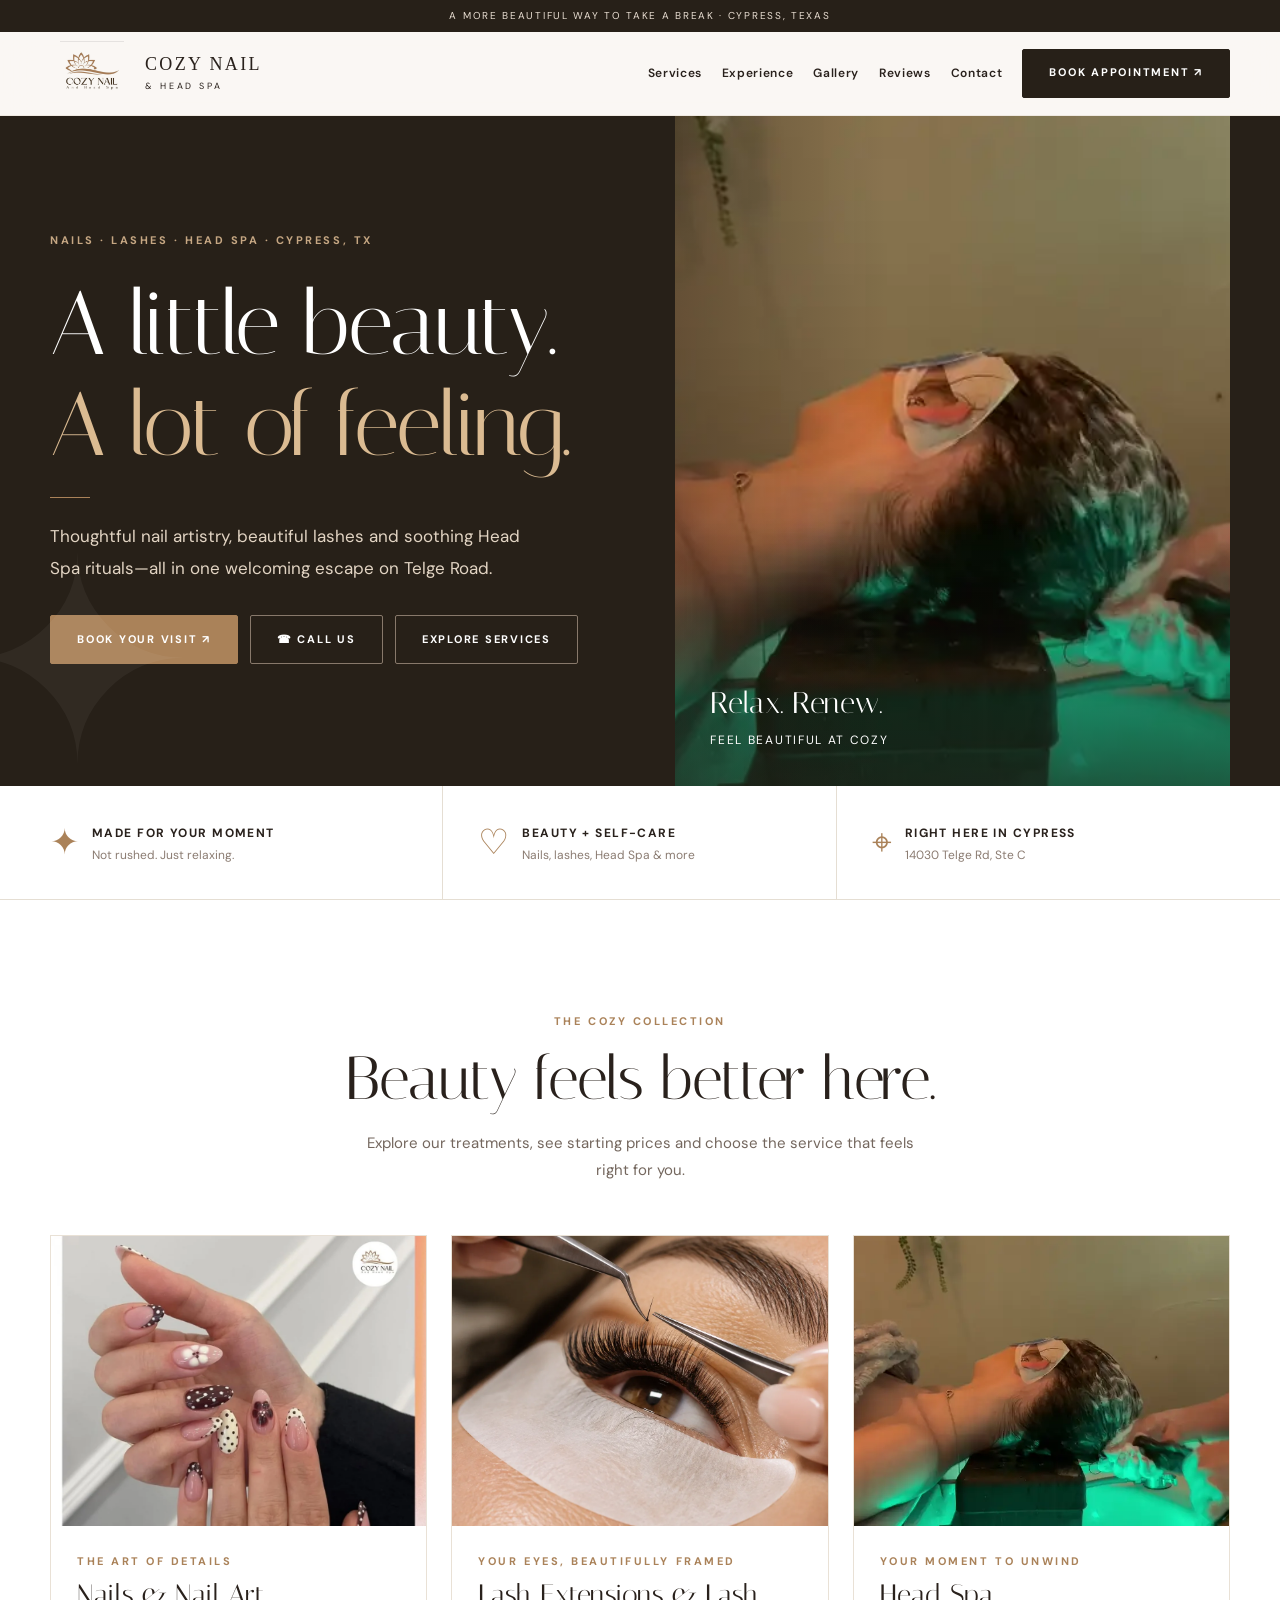
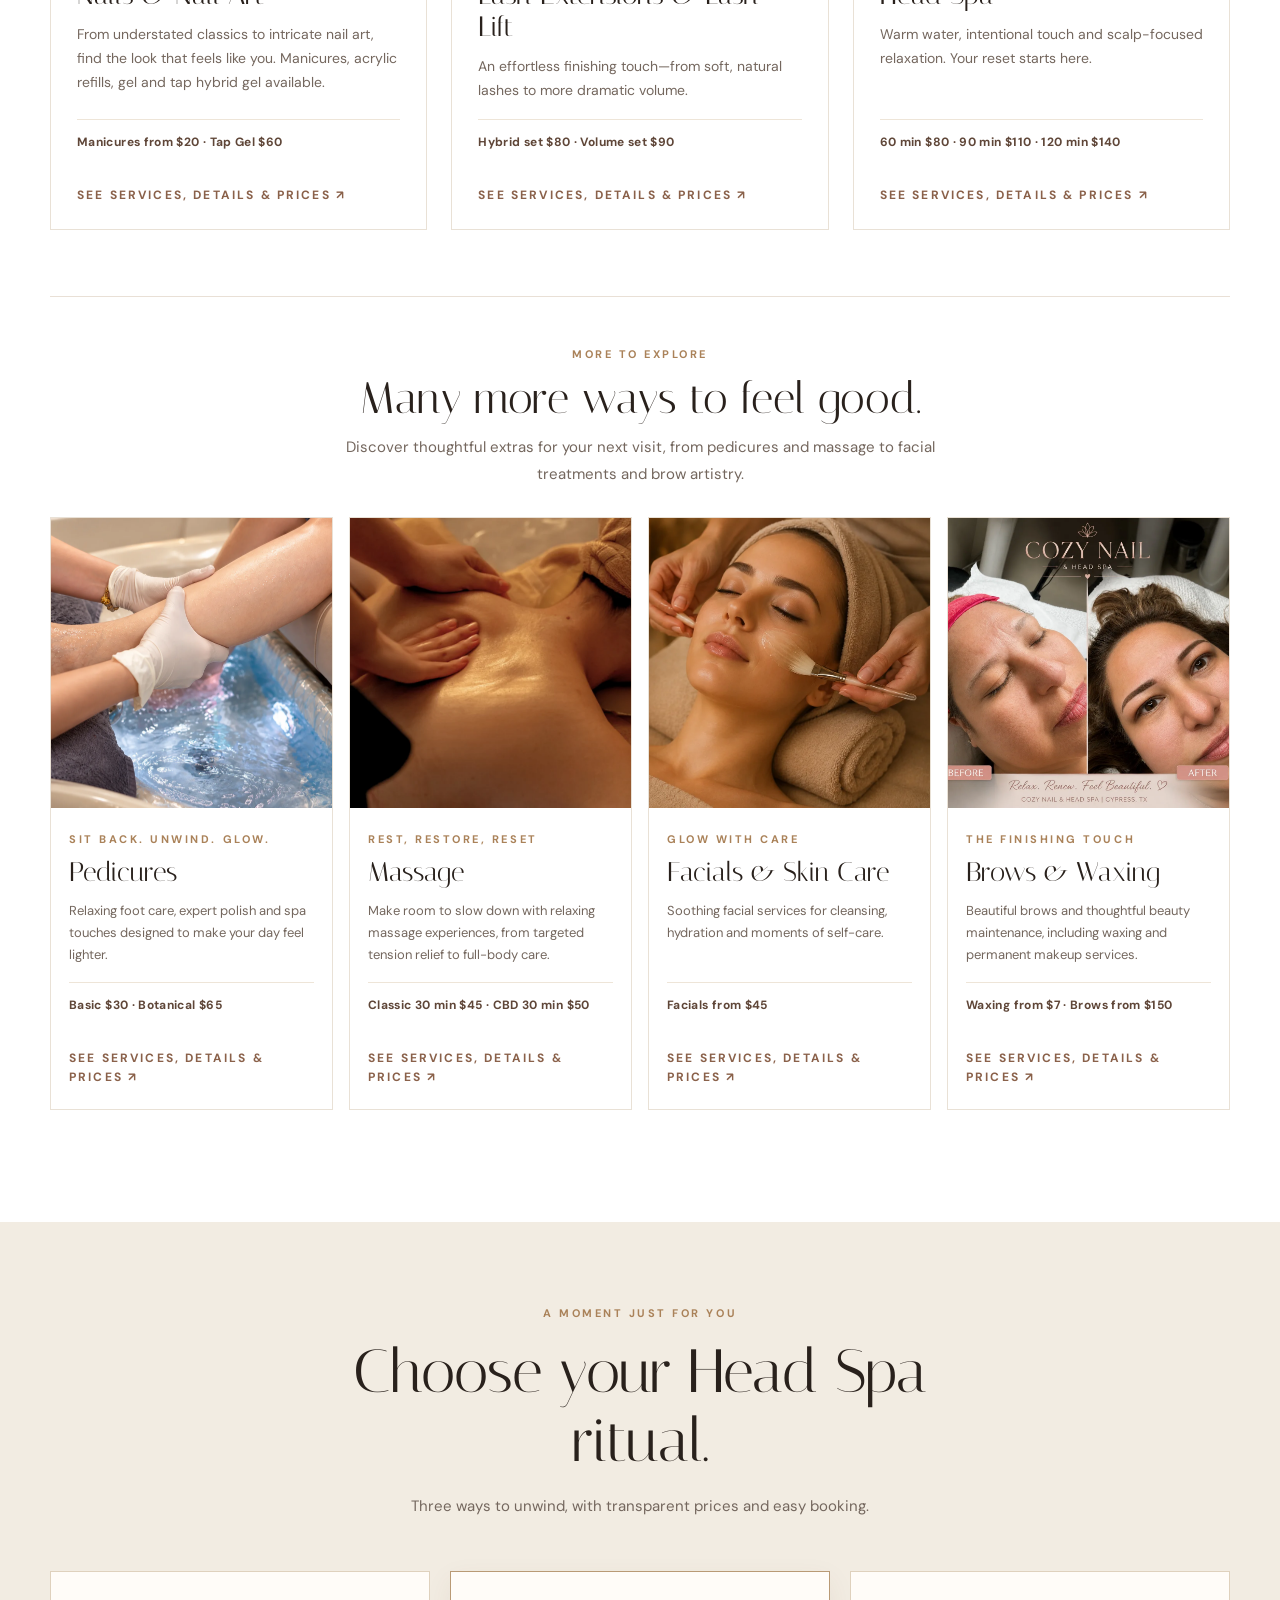
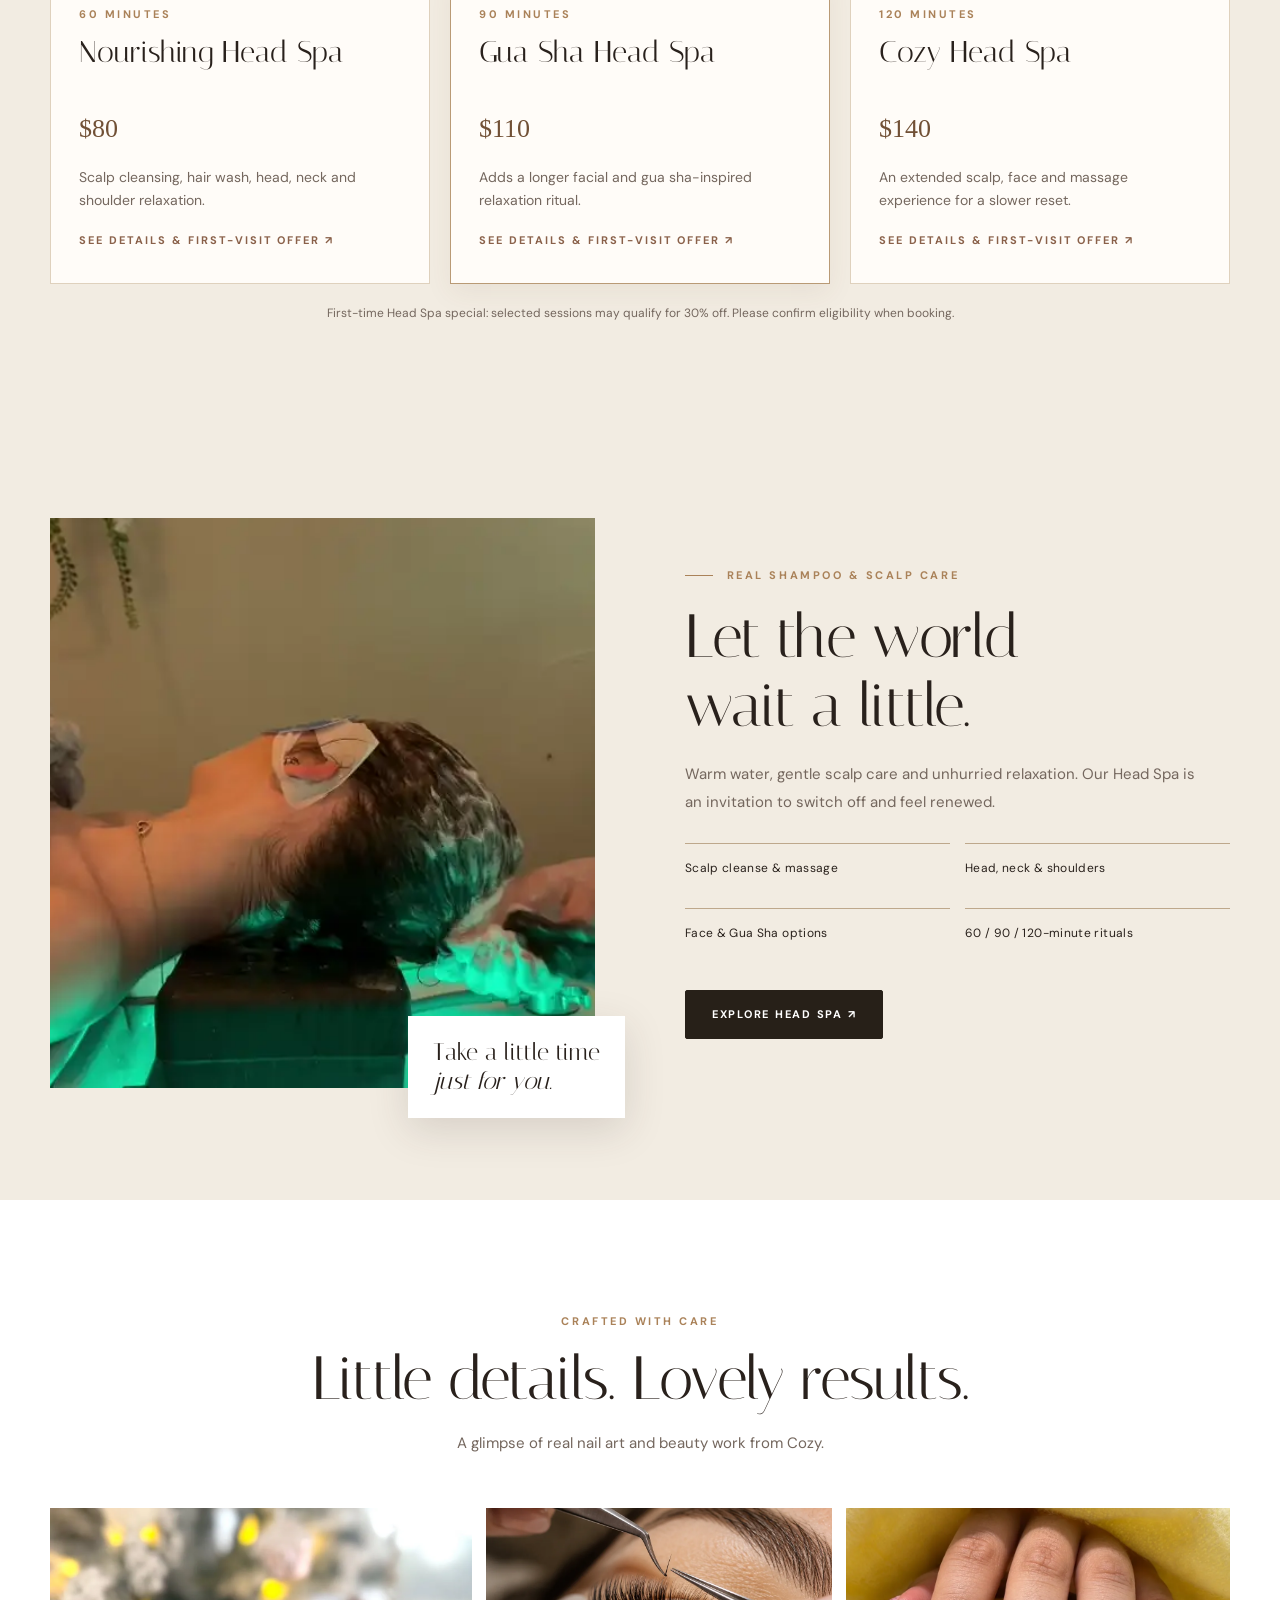
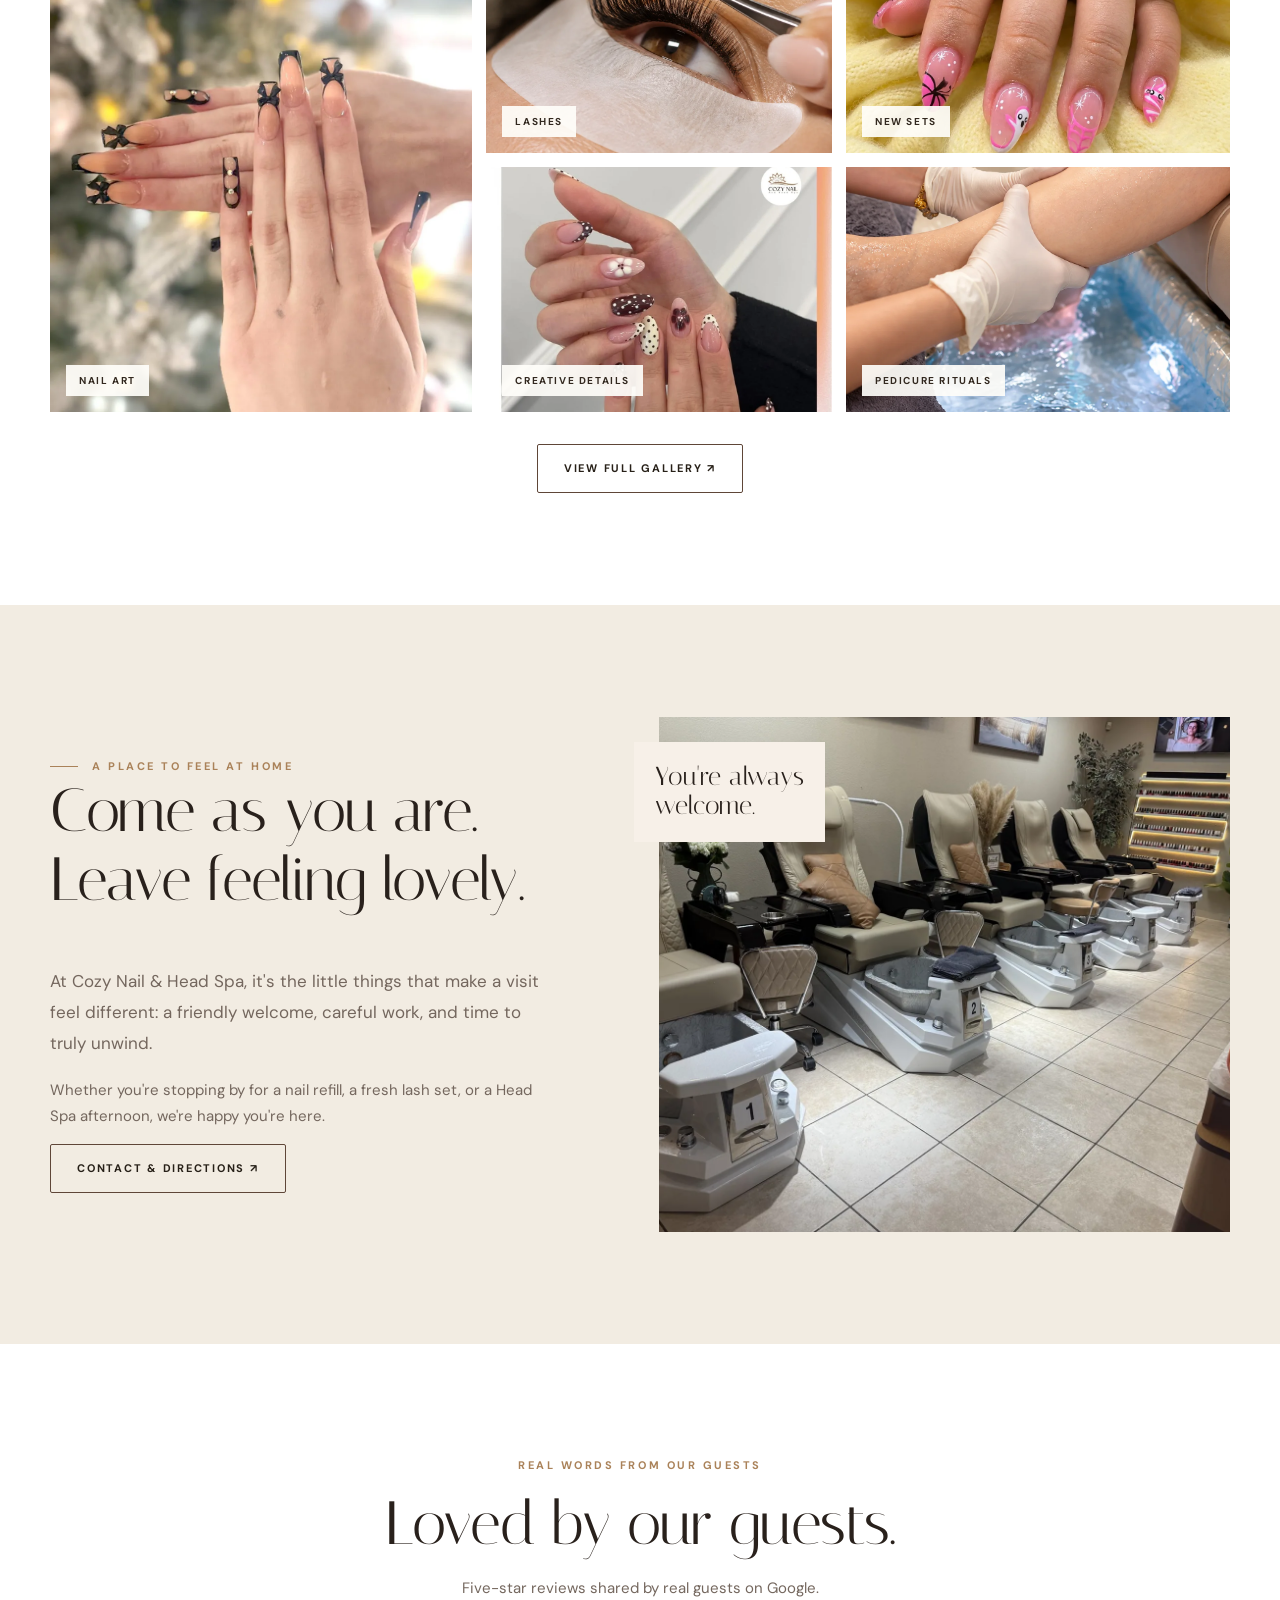
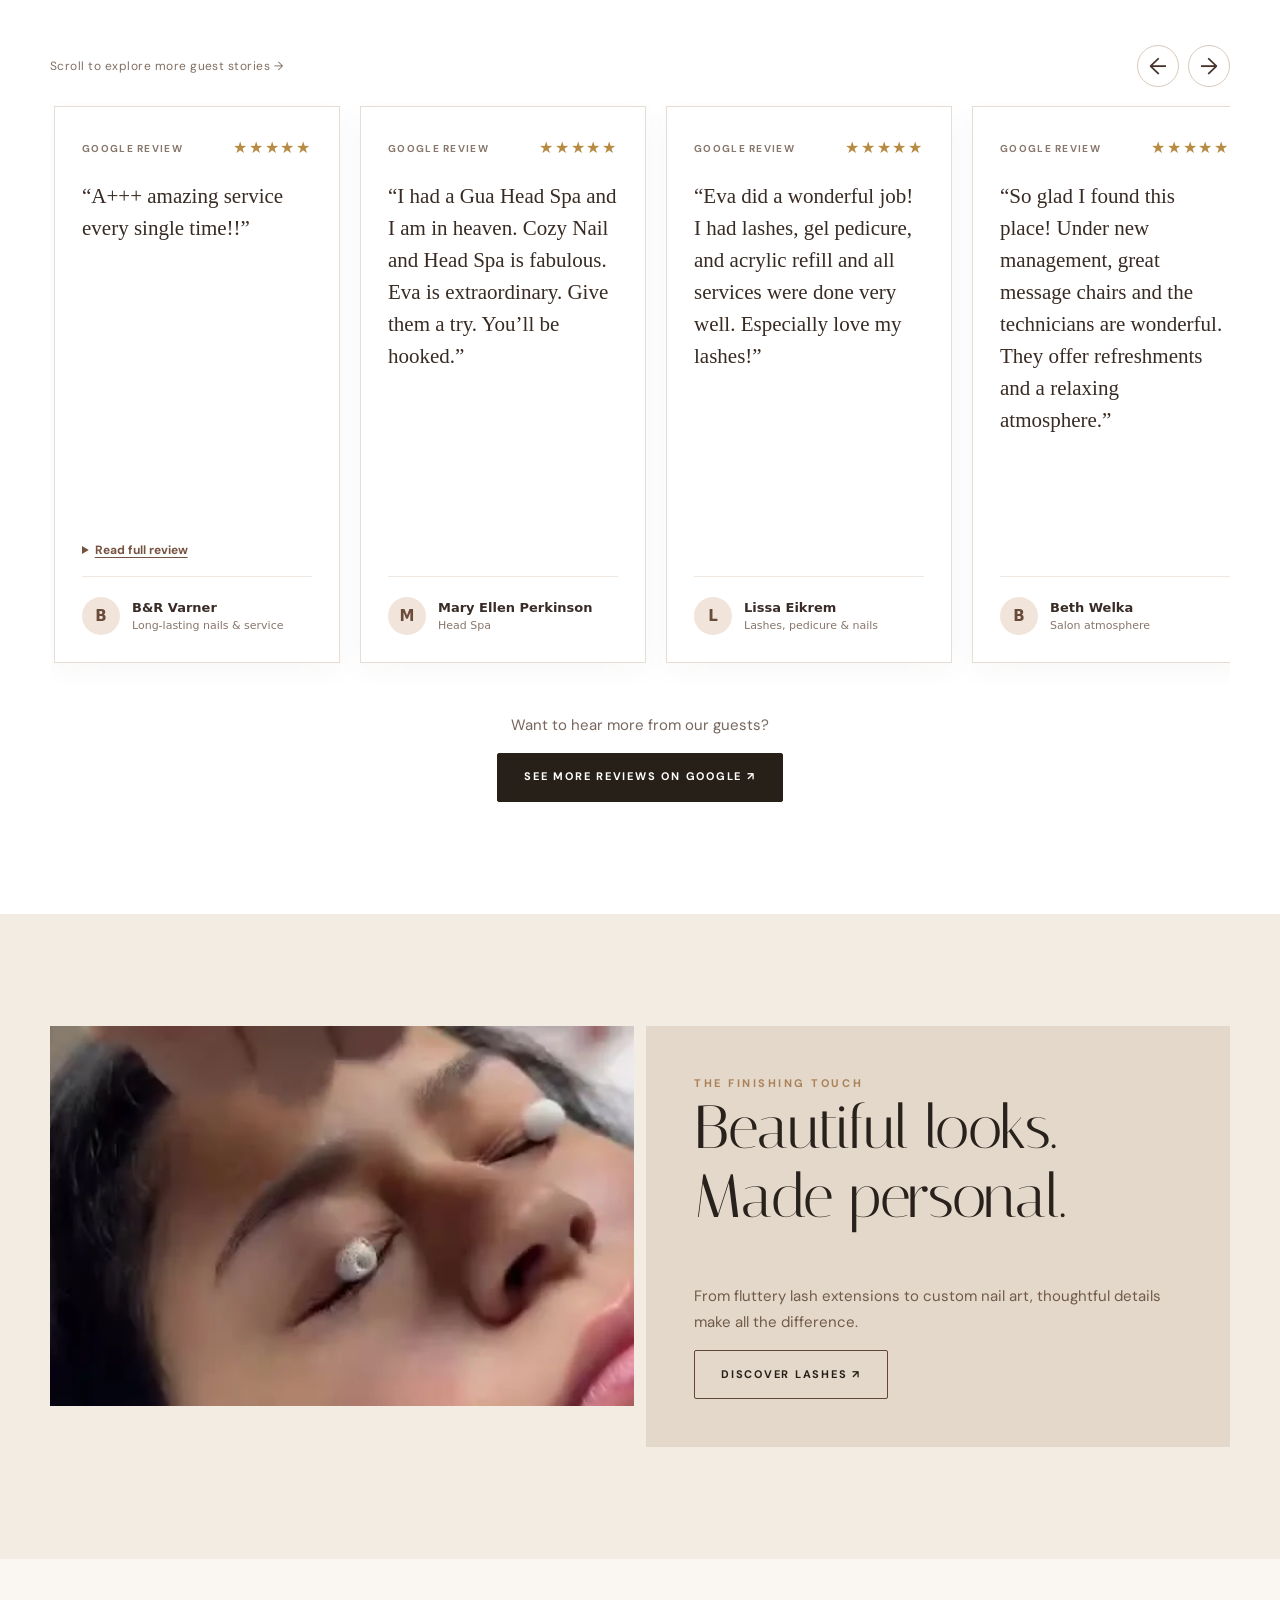
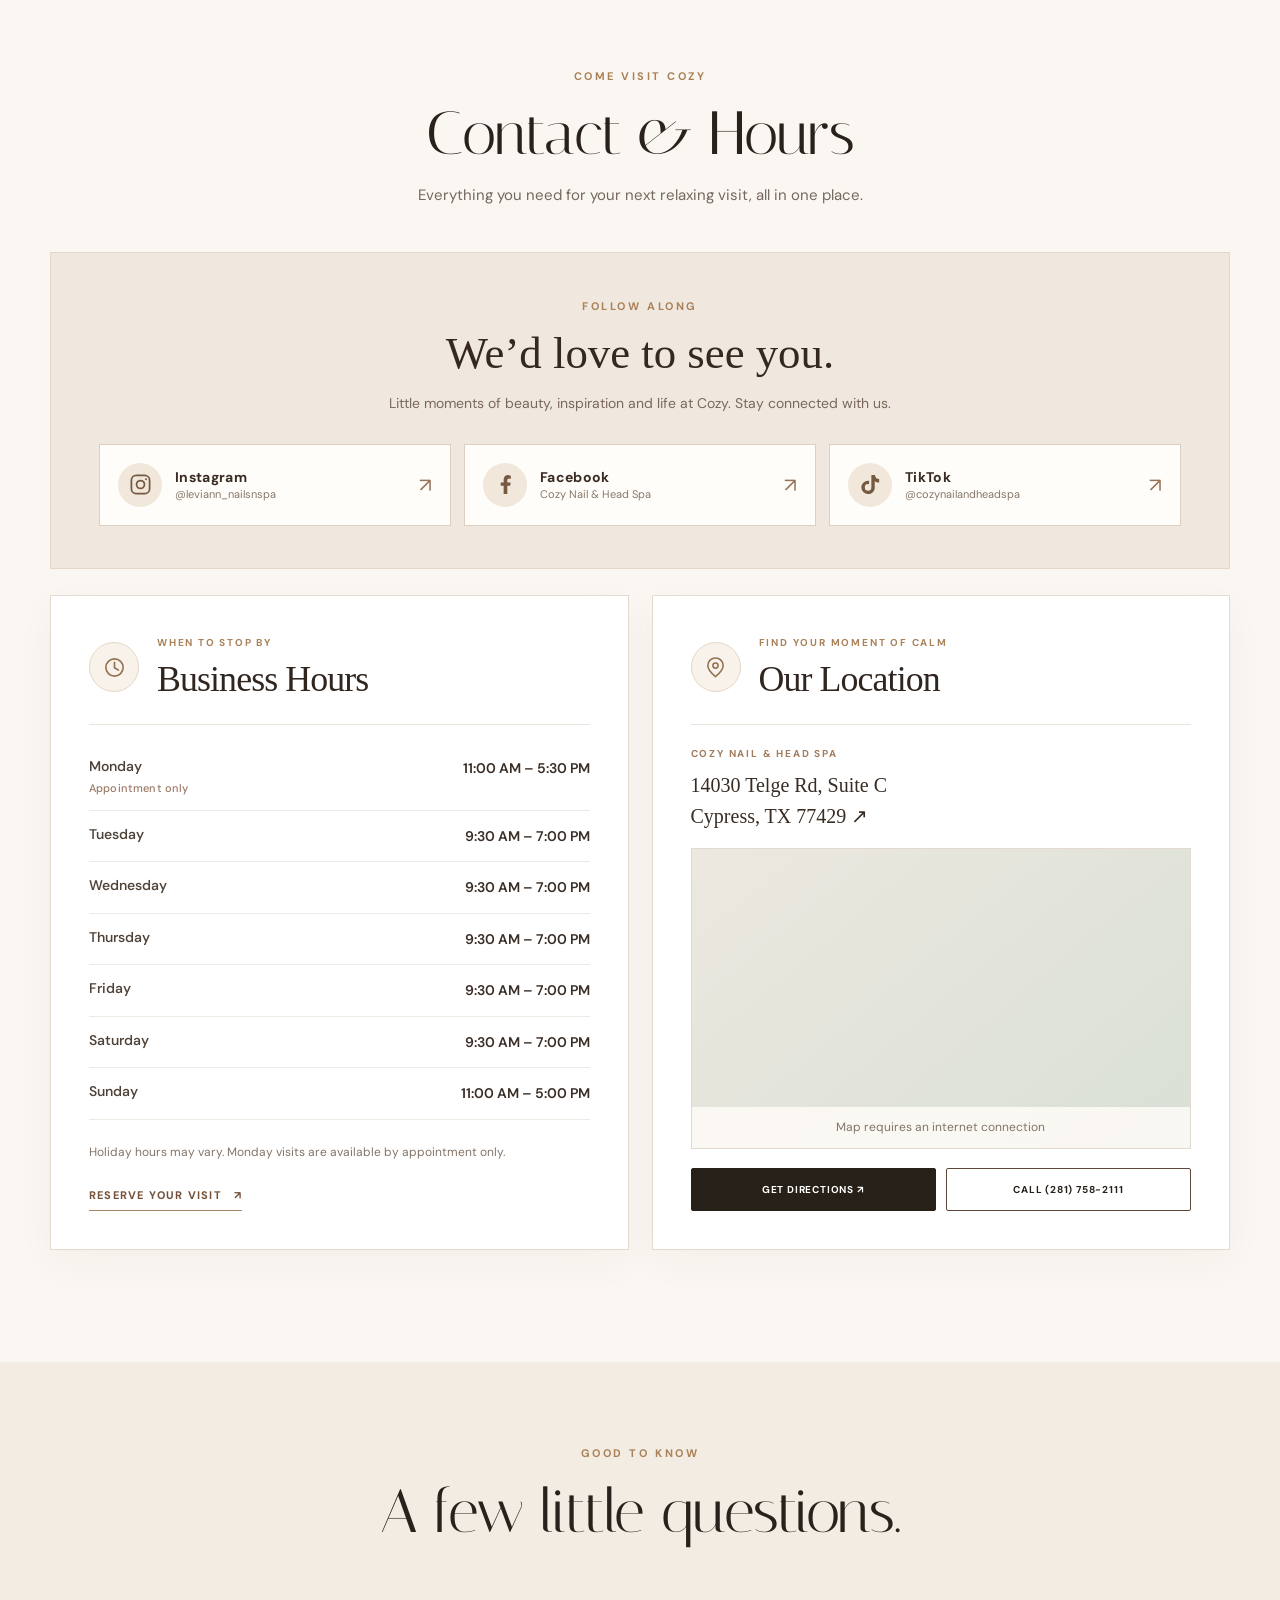
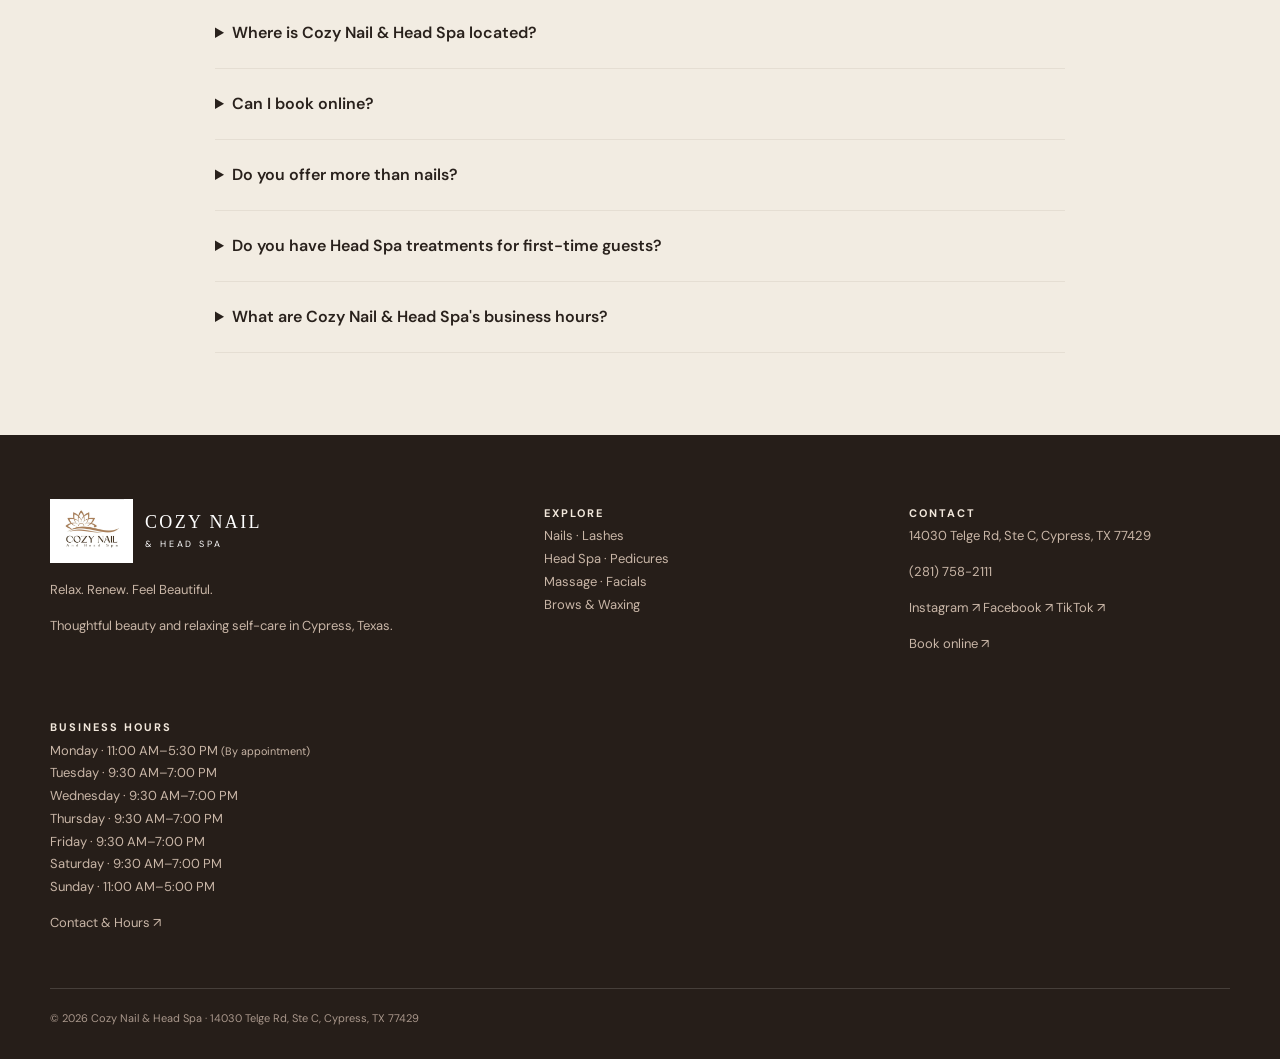
==== commit 4c03dda3: "Add files via upload" ====
--- a/index.html
+++ b/index.html
@@ -25,12 +25,12 @@
 @media(max-width:940px){.cozy-review-cards{grid-auto-columns:minmax(285px,calc((100% - 20px)/2))}}
 @media(max-width:610px){.cozy-review-cards{grid-auto-columns:minmax(250px,89%);gap:12px}.cozy-review-card{padding:22px;min-height:315px}.cozy-review-hint{font-size:11px}}
 @media(prefers-reduced-motion:reduce){.cozy-review-cards{scroll-behavior:auto}}
-</style></head><body data-prefix=""><noscript><p class="cozy-noscript">The service menus and links below are available without JavaScript.</p></noscript><div class="topline">A more beautiful way to take a break · Cypress, Texas</div><header class="header"><div class="container nav"><a aria-label="Cozy Nail and Head Spa home" class="logo" href="index.html"><img alt="Cozy Nail &amp; Head Spa lotus logo" height="64" src="assets/images/logo.webp" width="83"/><span class="wordmark">COZY NAIL<small>&amp; HEAD SPA</small></span></a><button aria-controls="siteNav" aria-expanded="false" aria-label="Open navigation menu" class="menu-toggle">☰</button><nav class="nav-links" id="siteNav"><a href="index.html#services">Services</a><a href="index.html#experience">Experience</a><a href="index.html#gallery">Gallery</a><a href="index.html#reviews">Reviews</a><a href="index.html#contact">Contact</a><a class="btn btn-dark" data-book="" href="https://booking.gocheckin.net/v2/16063" rel="noopener noreferrer" target="_blank">Book Appointment ↗</a></nav></div></header><main>
+</style><link rel="stylesheet" href="assets/css/promotion.css?v=20261012-promo1"/></head><body data-prefix=""><noscript><p class="cozy-noscript">The service menus and links below are available without JavaScript.</p></noscript><div class="topline">A more beautiful way to take a break · Cypress, Texas</div><header class="header"><div class="container nav"><a aria-label="Cozy Nail and Head Spa home" class="logo" href="index.html"><img alt="Cozy Nail &amp; Head Spa lotus logo" height="64" src="assets/images/logo.webp" width="83"/><span class="wordmark">COZY NAIL<small>&amp; HEAD SPA</small></span></a><button aria-controls="siteNav" aria-expanded="false" aria-label="Open navigation menu" class="menu-toggle">☰</button><nav class="nav-links" id="siteNav"><a href="index.html#services">Services</a><a href="index.html#experience">Experience</a><a href="index.html#gallery">Gallery</a><a href="index.html#reviews">Reviews</a><a href="index.html#contact">Contact</a><a class="btn btn-dark" data-book="" href="https://booking.gocheckin.net/v2/16063" rel="noopener noreferrer" target="_blank">Book Appointment ↗</a></nav></div></header><main>
 <section class="hero"><div class="container hero-grid"><div class="hero-text"><div class="hero-text-inner"><div class="eyebrow">NAILS · LASHES · HEAD SPA · CYPRESS, TX</div><h1>A little beauty.<br/><em>A lot of feeling.</em></h1><div class="gold-line"></div><p>Thoughtful nail artistry, beautiful lashes and soothing Head Spa rituals—all in one welcoming escape on Telge Road.</p><div class="actions" style="margin-top:30px"><a class="btn btn-gold" data-book="" href="https://booking.gocheckin.net/v2/16063" rel="noopener noreferrer" target="_blank">Book Your Visit ↗</a><a class="btn btn-outline" data-phone-link="" href="tel:+12817582111" aria-label="Call Cozy Nail and Head Spa at 281-758-2111">☎ Call Us</a><a class="btn btn-outline" href="#services">Explore Services</a></div></div></div><div class="hero-photo"><video aria-label="Real shampoo and scalp cleansing treatment at Cozy Head Spa" autoplay="" loop="" muted="" playsinline="" poster="assets/images/head-spa-shampoo-2026.webp" preload="metadata"><source src="assets/video/head-spa-shampoo-2026.mp4" type="video/mp4"/></video><div class="hero-float"><strong>Relax. Renew.</strong>Feel beautiful at Cozy</div></div></div></section>
 <div class="intro-strip"><div class="container intro-grid"><div><b>✦</b><div><strong>Made for your moment</strong><small>Not rushed. Just relaxing.</small></div></div><div><b>♡</b><div><strong>Beauty + self-care</strong><small>Nails, lashes, Head Spa &amp; more</small></div></div><div><b>⌖</b><div><strong>Right here in Cypress</strong><small>14030 Telge Rd, Ste C</small></div></div></div></div>
 <section class="section white" id="services"><div class="container"><div class="section-heading"><div class="eyebrow">THE COZY COLLECTION</div><h2>Beauty feels better here.</h2><p>Explore our treatments, see starting prices and choose the service that feels right for you.</p></div><div class="services-grid" id="servicesGrid"><a aria-label="View Nails &amp; Nail Art services and prices" class="service-card" href="services/nails.html"><div class="service-img"><img alt="Nails &amp; Nail Art at Cozy Nail &amp; Head Spa in Cypress, Texas" decoding="async" height="440" loading="lazy" src="assets/images/nail-art-feature.webp" width="580"/></div><div class="body"><div class="eyebrow">THE ART OF DETAILS</div><h3>Nails &amp; Nail Art</h3><p>From understated classics to intricate nail art, find the look that feels like you. Manicures, acrylic refills, gel and tap hybrid gel available.</p><div class="price-preview">Manicures from $20 · Tap Gel $60</div><div class="text-link">See services, details &amp; prices ↗</div></div></a><a aria-label="View Lash Extensions &amp; Lash Lift services and prices" class="service-card" href="services/lashes.html"><div class="service-img"><img alt="Lash Extensions &amp; Lash Lift at Cozy Nail &amp; Head Spa in Cypress, Texas" decoding="async" height="440" loading="lazy" src="assets/images/lash-eye.webp" width="580"/></div><div class="body"><div class="eyebrow">YOUR EYES, BEAUTIFULLY FRAMED</div><h3>Lash Extensions &amp; Lash Lift</h3><p>An effortless finishing touch—from soft, natural lashes to more dramatic volume.</p><div class="price-preview">Hybrid set $80 · Volume set $90</div><div class="text-link">See services, details &amp; prices ↗</div></div></a><a aria-label="View Head Spa services and prices" class="service-card" href="services/head-spa.html"><div class="service-img"><img alt="Real Head Spa shampoo and scalp cleansing at Cozy Nail &amp; Head Spa" decoding="async" height="440" loading="lazy" src="assets/images/head-spa-shampoo-2026.webp" width="580"/></div><div class="body"><div class="eyebrow">YOUR MOMENT TO UNWIND</div><h3>Head Spa</h3><p>Warm water, intentional touch and scalp-focused relaxation. Your reset starts here.</p><div class="price-preview">60 min $80 · 90 min $110 · 120 min $140</div><div class="text-link">See services, details &amp; prices ↗</div></div></a></div><div class="cozy-more-heading"><div class="eyebrow">MORE TO EXPLORE</div><h3>Many more ways to feel good.</h3><p>Discover thoughtful extras for your next visit, from pedicures and massage to facial treatments and brow artistry.</p></div><div class="services-grid is-secondary" id="moreServicesGrid"><a aria-label="View Pedicures services and prices" class="service-card" href="services/pedicures.html"><div class="service-img"><img alt="Real pedicure service at Cozy Nail &amp; Head Spa in Cypress, Texas" decoding="async" height="440" loading="lazy" src="assets/images/pedicure-video-feature.webp" width="580"/></div><div class="body"><div class="eyebrow">SIT BACK. UNWIND. GLOW.</div><h3>Pedicures</h3><p>Relaxing foot care, expert polish and spa touches designed to make your day feel lighter.</p><div class="price-preview">Basic $30 · Botanical $65</div><div class="text-link">See services, details &amp; prices ↗</div></div></a><a aria-label="View Massage services and prices" class="service-card" href="services/massage.html"><div class="service-img"><img alt="Massage treatment illustration" decoding="async" height="440" loading="lazy" src="assets/images/massage-feature.webp" width="580"/></div><div class="body"><div class="eyebrow">REST, RESTORE, RESET</div><h3>Massage</h3><p>Make room to slow down with relaxing massage experiences, from targeted tension relief to full-body care.</p><div class="price-preview">Classic 30 min $45 · CBD 30 min $50</div><div class="text-link">See services, details &amp; prices ↗</div></div></a><a aria-label="View Facials &amp; Skin Care services and prices" class="service-card" href="services/facials.html"><div class="service-img"><img alt="Facial treatment illustration" decoding="async" height="440" loading="lazy" src="assets/images/facial-treatment.webp" width="580"/></div><div class="body"><div class="eyebrow">GLOW WITH CARE</div><h3>Facials &amp; Skin Care</h3><p>Soothing facial services for cleansing, hydration and moments of self-care.</p><div class="price-preview">Facials from $45</div><div class="text-link">See services, details &amp; prices ↗</div></div></a><a aria-label="View Brows &amp; Waxing services and prices" class="service-card" href="services/brows-waxing.html"><div class="service-img"><img alt="Brows &amp; Waxing at Cozy Nail &amp; Head Spa in Cypress, Texas" decoding="async" height="440" loading="lazy" src="assets/images/brows.webp" width="580"/></div><div class="body"><div class="eyebrow">THE FINISHING TOUCH</div><h3>Brows &amp; Waxing</h3><p>Beautiful brows and thoughtful beauty maintenance, including waxing and permanent makeup services.</p><div class="price-preview">Waxing from $7 · Brows from $150</div><div class="text-link">See services, details &amp; prices ↗</div></div></a></div></div></section><section aria-labelledby="headspa-price-title" class="section-tight linen cozy-headspa-pricing" id="head-spa-pricing"><div class="container"><div class="section-heading"><div class="eyebrow">A MOMENT JUST FOR YOU</div><h2 id="headspa-price-title">Choose your Head Spa ritual.</h2><p>Three ways to unwind, with transparent prices and easy booking.</p></div><div class="cozy-tiers"><article class="cozy-tier"><span class="eyebrow">60 minutes</span><h3>Nourishing Head Spa</h3><strong class="cozy-tier-price">$80</strong><p>Scalp cleansing, hair wash, head, neck and shoulder relaxation.</p><a class="text-link" href="services/head-spa.html">See details &amp; first-visit offer ↗</a></article><article class="cozy-tier featured"><span class="eyebrow">90 minutes</span><h3>Gua Sha Head Spa</h3><strong class="cozy-tier-price">$110</strong><p>Adds a longer facial and gua sha-inspired relaxation ritual.</p><a class="text-link" href="services/head-spa.html">See details &amp; first-visit offer ↗</a></article><article class="cozy-tier"><span class="eyebrow">120 minutes</span><h3>Cozy Head Spa</h3><strong class="cozy-tier-price">$140</strong><p>An extended scalp, face and massage experience for a slower reset.</p><a class="text-link" href="services/head-spa.html">See details &amp; first-visit offer ↗</a></article></div><p class="cozy-price-note">First-time Head Spa special: selected sessions may qualify for 30% off. Please confirm eligibility when booking.</p></div></section>
 <section class="section linen" id="experience"><div class="container split"><div class="split-media"><video aria-label="Real shampoo and scalp cleansing treatment at Cozy Head Spa" data-scroll-video="" loop="" muted="" playsinline="" poster="assets/images/head-spa-shampoo-2026.webp" preload="none"><source src="assets/video/head-spa-shampoo-2026.mp4" type="video/mp4"/></video><div class="corner-card">Take a little time<br/><i>just for you.</i></div></div><div class="split-copy"><div class="overline eyebrow">REAL SHAMPOO &amp; SCALP CARE</div><h2>Let the world<br/>wait a little.</h2><p class="lead">Warm water, gentle scalp care and unhurried relaxation. Our Head Spa is an invitation to switch off and feel renewed.</p><div class="essentials"><div>Scalp cleanse &amp; massage</div><div>Head, neck &amp; shoulders</div><div>Face &amp; Gua Sha options</div><div>60 / 90 / 120-minute rituals</div></div><a class="btn btn-dark" href="services/head-spa.html">Explore Head Spa ↗</a></div></div></section>
-<section class="section-tight promo-section"><div class="container promo-inner"><div><div class="eyebrow">A LITTLE WELCOME GIFT</div><h2>First time at Head Spa?<br/>There's something for you.</h2><p>Enjoy 30% off your first 60-, 90- or 120-minute Head Spa visit.</p><p class="offer-detail">60 min $56   ·   90 min $77   ·   120 min $98</p></div><a class="btn btn-white" href="services/head-spa.html">View the Rituals ↗</a></div></section>
+
 <section class="section white" id="gallery"><div class="container"><div class="section-heading"><div class="eyebrow">CRAFTED WITH CARE</div><h2>Little details. Lovely results.</h2><p>A glimpse of real nail art and beauty work from Cozy.</p></div><div class="gallery"><a class="tall" href="services/nails.html"><img alt="Black bow nail art created at Cozy Nail and Head Spa Cypress" loading="lazy" src="assets/images/nails-art.webp"/><span>Nail Art</span></a><a href="services/lashes.html"><img alt="Close up of finished lash extensions" loading="lazy" src="assets/images/lash-eye.webp"/><span>Lashes</span></a><a href="services/nails.html"><img alt="Pink nail art on hands" loading="lazy" src="assets/images/nails-soft.webp"/><span>New Sets</span></a><a href="services/nails.html"><img alt="Blue nail manicure art" loading="lazy" src="assets/images/nail-art-feature.webp"/><span>Creative Details</span></a><a href="services/pedicures.html"><img alt="Real pedicure treatment at Cozy Nail &amp; Head Spa" loading="lazy" src="assets/images/pedicure-video-feature.webp"/><span>Pedicure Rituals</span></a></div><div class="cozy-gallery-more" style="display:flex;justify-content:center;margin-top:32px"><a class="btn btn-outline" href="gallery.html" aria-label="View the complete Cozy Nail and Head Spa photo gallery">View Full Gallery ↗</a></div></div></section>
 <section class="section linen"><div class="container story-grid"><div class="story-copy"><div class="overline eyebrow">A PLACE TO FEEL AT HOME</div><h2>Come as you are.<br/>Leave feeling lovely.</h2><p class="lead">At Cozy Nail &amp; Head Spa, it's the little things that make a visit feel different: a friendly welcome, careful work, and time to truly unwind.</p><p>Whether you're stopping by for a nail refill, a fresh lash set, or a Head Spa afternoon, we're happy you're here.</p><a class="btn btn-outline" href="#contact">Contact &amp; Directions ↗</a></div><div class="story-photo"><img alt="Real Cozy Nail and Head Spa pedicure seating in Cypress Texas" loading="lazy" src="assets/images/salon.webp"/><div class="stamp">You're always<br/>welcome.</div></div></div></section>
 <section aria-labelledby="cozy-google-reviews-heading" class="section white" id="reviews">
@@ -123,4 +123,4 @@
  document.getElementById('cozy-review-prev')?.addEventListener('click',()=>move(-1));
  document.getElementById('cozy-review-next')?.addEventListener('click',()=>move(1));
 })();
-</script></body></html>+</script><script src="assets/js/promotion-live.js?v=20261012-promo1" defer></script></body></html>
--- a/assets/css/promotion.css
+++ b/assets/css/promotion.css
@@ -0,0 +1,25 @@
+/* Cozy promotion feature. All classes scoped to cozy-promo. */
+.cozy-promo-bar{position:relative;z-index:80;display:flex;align-items:center;justify-content:center;gap:14px;min-height:49px;padding:9px 52px 9px 18px;background:linear-gradient(100deg,#412c28,#765044 62%,#543930);color:#fff7ec;box-shadow:0 6px 18px rgba(50,30,24,.12);font:500 12px/1.45 system-ui,-apple-system,Segoe UI,sans-serif;letter-spacing:.02em}
+.cozy-promo-bar[hidden],.cozy-promo-shade[hidden],.cozy-promo-panel[hidden]{display:none!important}
+.cozy-promo-bar-inner{display:flex;align-items:center;justify-content:center;flex-wrap:wrap;gap:4px 12px;text-align:center}
+.cozy-promo-bar .cozy-promo-spark{color:#e8c495;font-size:15px}
+.cozy-promo-bar .cozy-promo-bar-msg{font-weight:650}
+.cozy-promo-bar-cta{border:0;background:none;color:#fff6ed;font:700 11px/1.4 system-ui,sans-serif;cursor:pointer;letter-spacing:.055em;text-transform:uppercase;text-decoration:underline;text-underline-offset:4px;padding:3px 6px;white-space:nowrap}
+.cozy-promo-bar-close{position:absolute;top:50%;right:17px;transform:translateY(-50%);display:grid;place-items:center;width:31px;height:31px;color:#fff1e8;border:1px solid rgba(255,255,255,.32);background:transparent;border-radius:50%;font-size:19px;cursor:pointer}
+.cozy-promo-shade{position:fixed;inset:0;z-index:12000;display:flex;align-items:center;justify-content:center;padding:22px;background:rgba(29,20,18,.62);backdrop-filter:blur(5px);-webkit-backdrop-filter:blur(5px);overflow-y:auto}
+.cozy-promo-panel{position:relative;display:grid;grid-template-columns:.94fr 1.06fr;width:min(835px,100%);max-height:calc(100dvh - 44px);overflow-y:auto;background:#fbf7f1;border-radius:19px;box-shadow:0 25px 90px rgba(17,10,7,.45);outline:1px solid #e8dcd0}
+.cozy-promo-panel img.cozy-promo-photo{display:block;height:100%;max-height:610px;min-height:480px;width:100%;object-fit:cover;object-position:center;background:#e7ded1}
+.cozy-promo-body{min-width:0;display:flex;flex-direction:column;justify-content:center;align-items:center;text-align:center;padding:62px 52px 52px;color:#42332c;font-family:system-ui,-apple-system,Segoe UI,sans-serif}
+.cozy-promo-kicker{font-size:10px;letter-spacing:.19em;font-weight:700;color:#947758;text-transform:uppercase}
+.cozy-promo-line{width:44px;height:1px;background:#bfa186;margin:20px 0 15px}
+.cozy-promo-panel h2{margin:0 0 8px;color:#35251e;font:400 clamp(30px,3.5vw,43px)/1.12 Georgia,serif;letter-spacing:-.02em}
+.cozy-promo-offer{margin:13px 0 14px;color:#9d6c48;font:600 clamp(25px,3vw,37px)/1.16 Georgia,serif}
+.cozy-promo-description{color:#76665a;font:400 14px/1.75 system-ui,-apple-system,Segoe UI,sans-serif;max-width:310px;margin:0 0 23px}
+.cozy-promo-btn{display:inline-flex;align-items:center;justify-content:center;min-height:49px;padding:13px 25px;min-width:185px;background:#573c32!important;border:1px solid #573c32!important;border-radius:3px;color:#fff7ed!important;font:600 12px/1.2 system-ui,sans-serif;letter-spacing:.09em;text-decoration:none!important;text-transform:uppercase}
+.cozy-promo-btn:hover{background:#755443!important}
+.cozy-promo-fine{font-size:11px;margin-top:18px;color:#8b7b70}
+.cozy-promo-dismiss{margin-top:24px;border:0;background:transparent;color:#7a6558;text-decoration:underline;text-underline-offset:3px;cursor:pointer;font-size:12px}
+.cozy-promo-x{position:absolute;right:16px;top:16px;z-index:1;width:34px;height:34px;display:grid;place-items:center;background:#fff9f1;border:1px solid #d8c7b7;border-radius:50%;color:#553c2c;cursor:pointer;font-size:21px}
+body.cozy-promo-locked{overflow:hidden}
+@media(max-width:690px){.cozy-promo-bar{padding:8px 42px 8px 12px;font-size:11px;min-height:45px}.cozy-promo-shade{padding:12px;align-items:center}.cozy-promo-panel{grid-template-columns:1fr;max-width:390px;max-height:calc(100dvh - 24px);border-radius:12px}.cozy-promo-panel img.cozy-promo-photo{height:190px;min-height:0;max-height:none;object-position:center 48%}.cozy-promo-body{padding:23px 23px 28px}.cozy-promo-line{margin:12px 0}.cozy-promo-panel h2{font-size:28px}.cozy-promo-offer{font-size:28px;margin:8px 0}.cozy-promo-description{font-size:12px;margin:0 0 17px}.cozy-promo-fine{margin-top:12px}.cozy-promo-dismiss{margin-top:14px}}
+@media(prefers-reduced-motion:reduce){.cozy-promo-shade{backdrop-filter:none}}
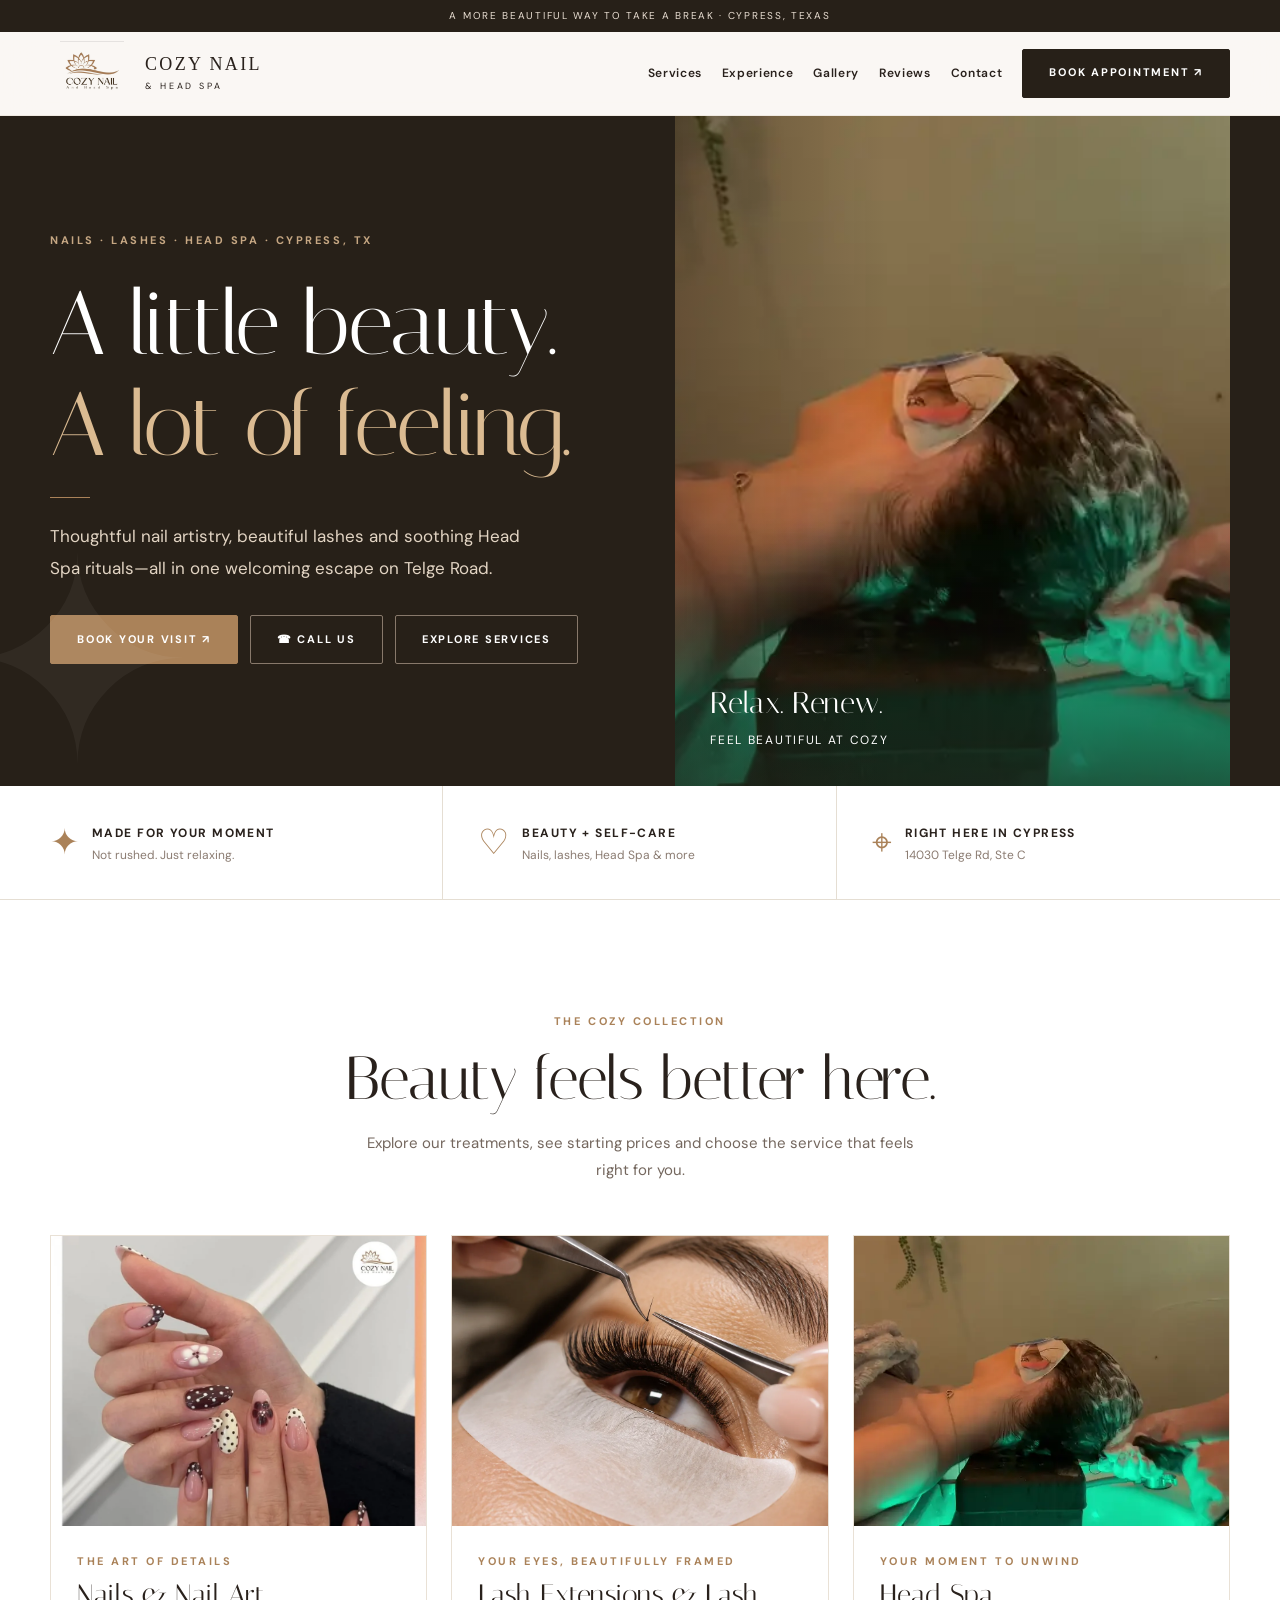
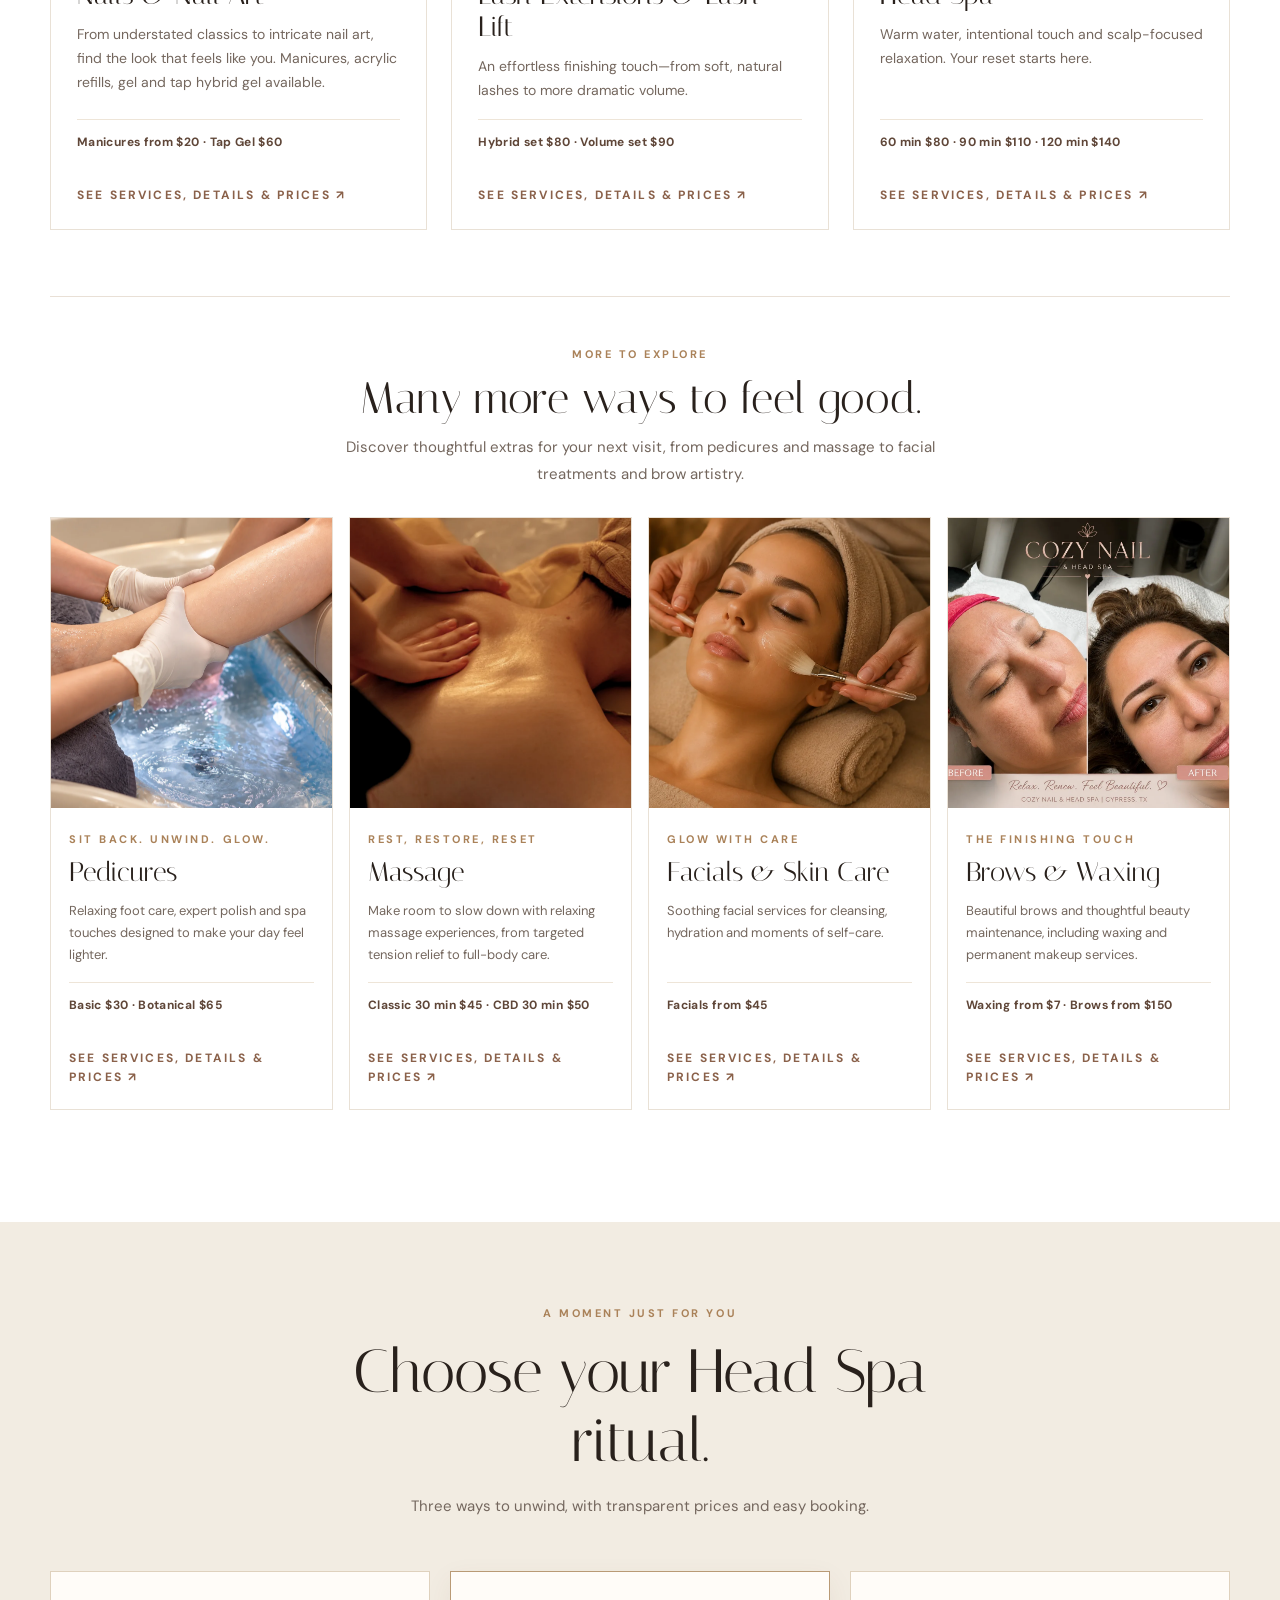
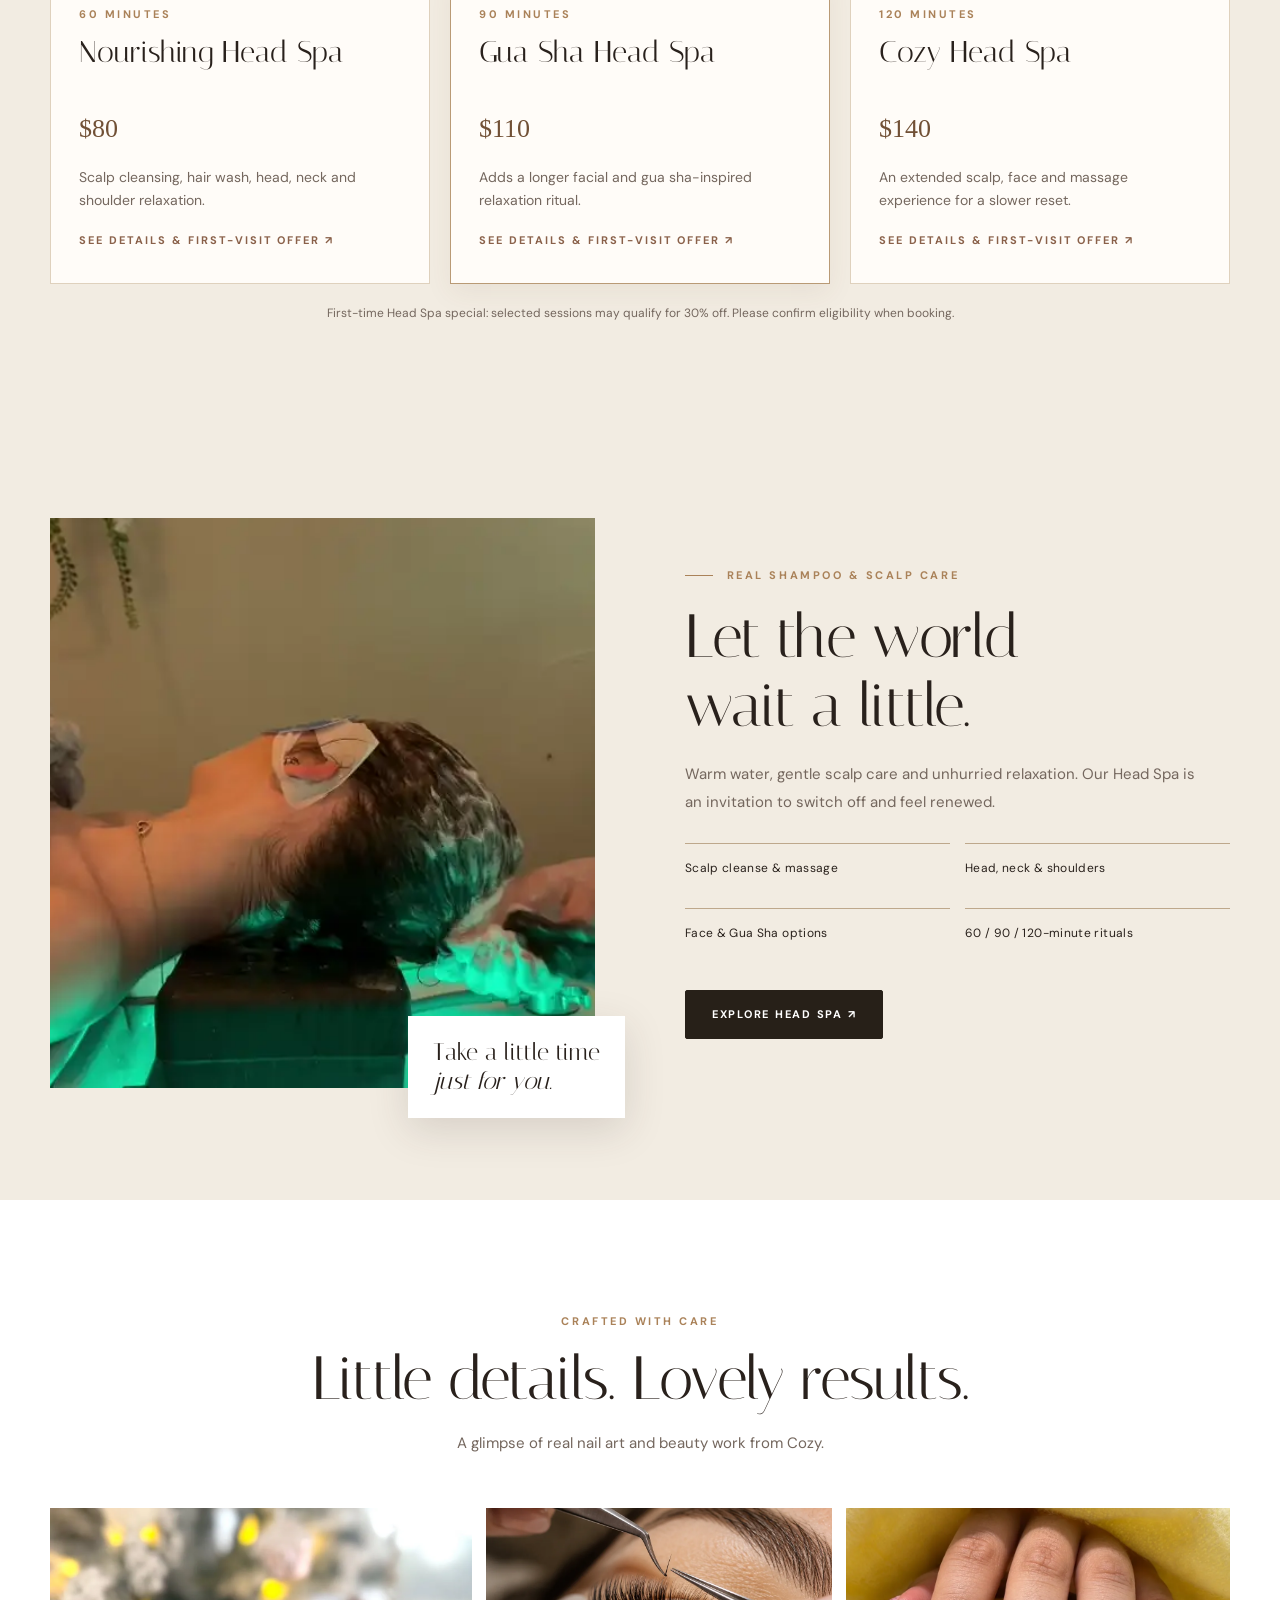
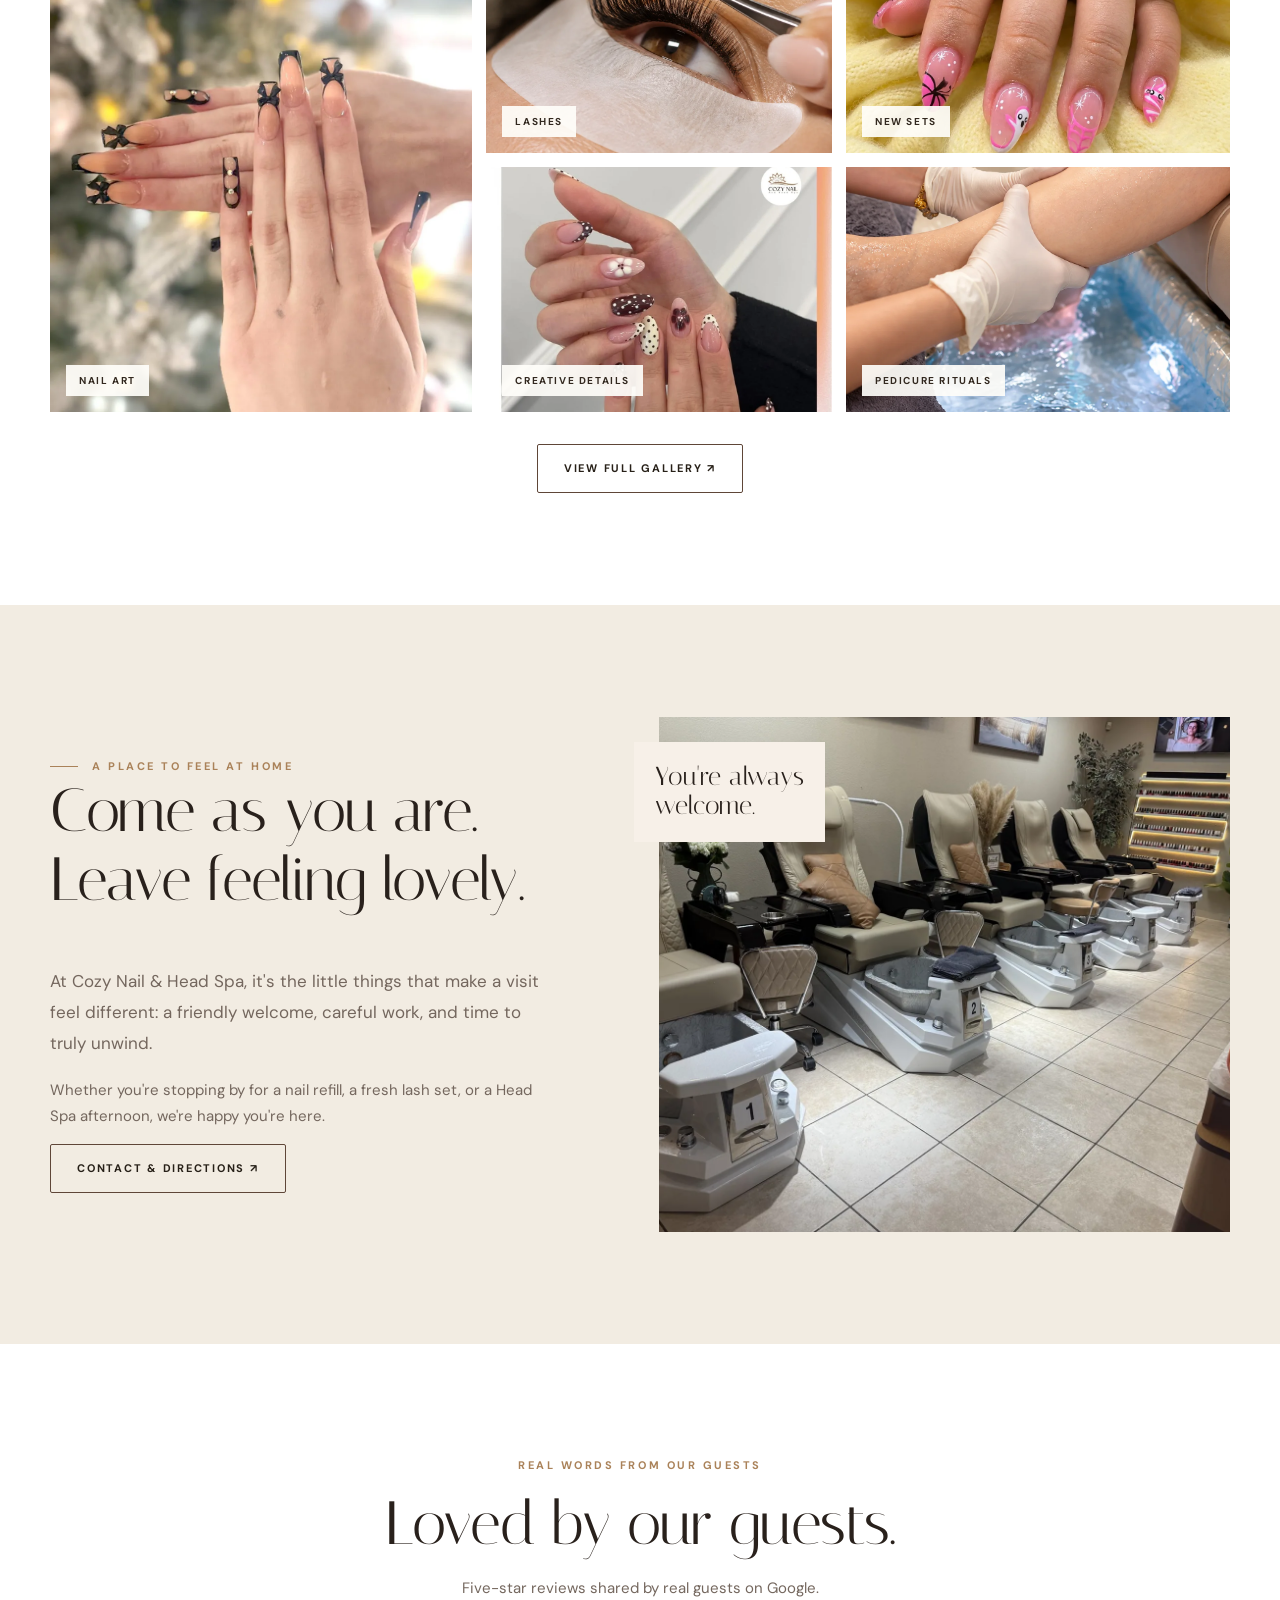
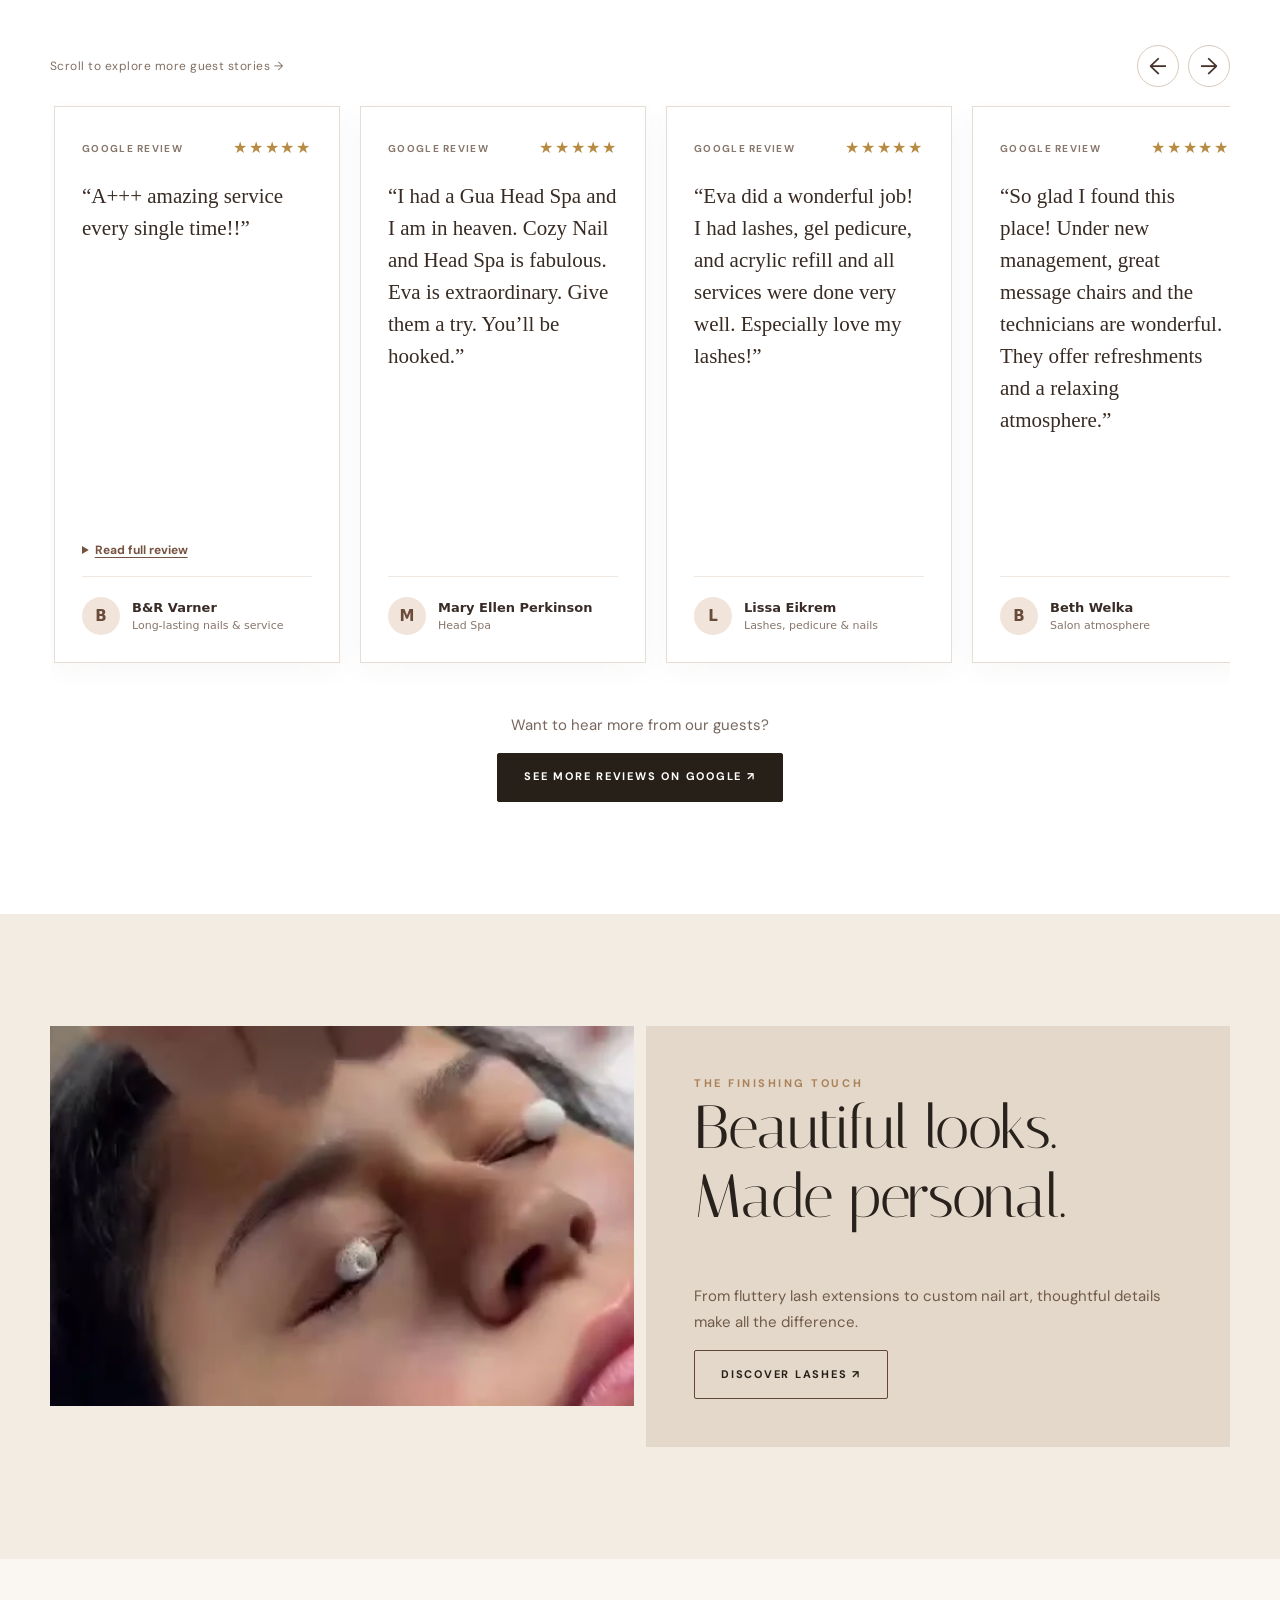
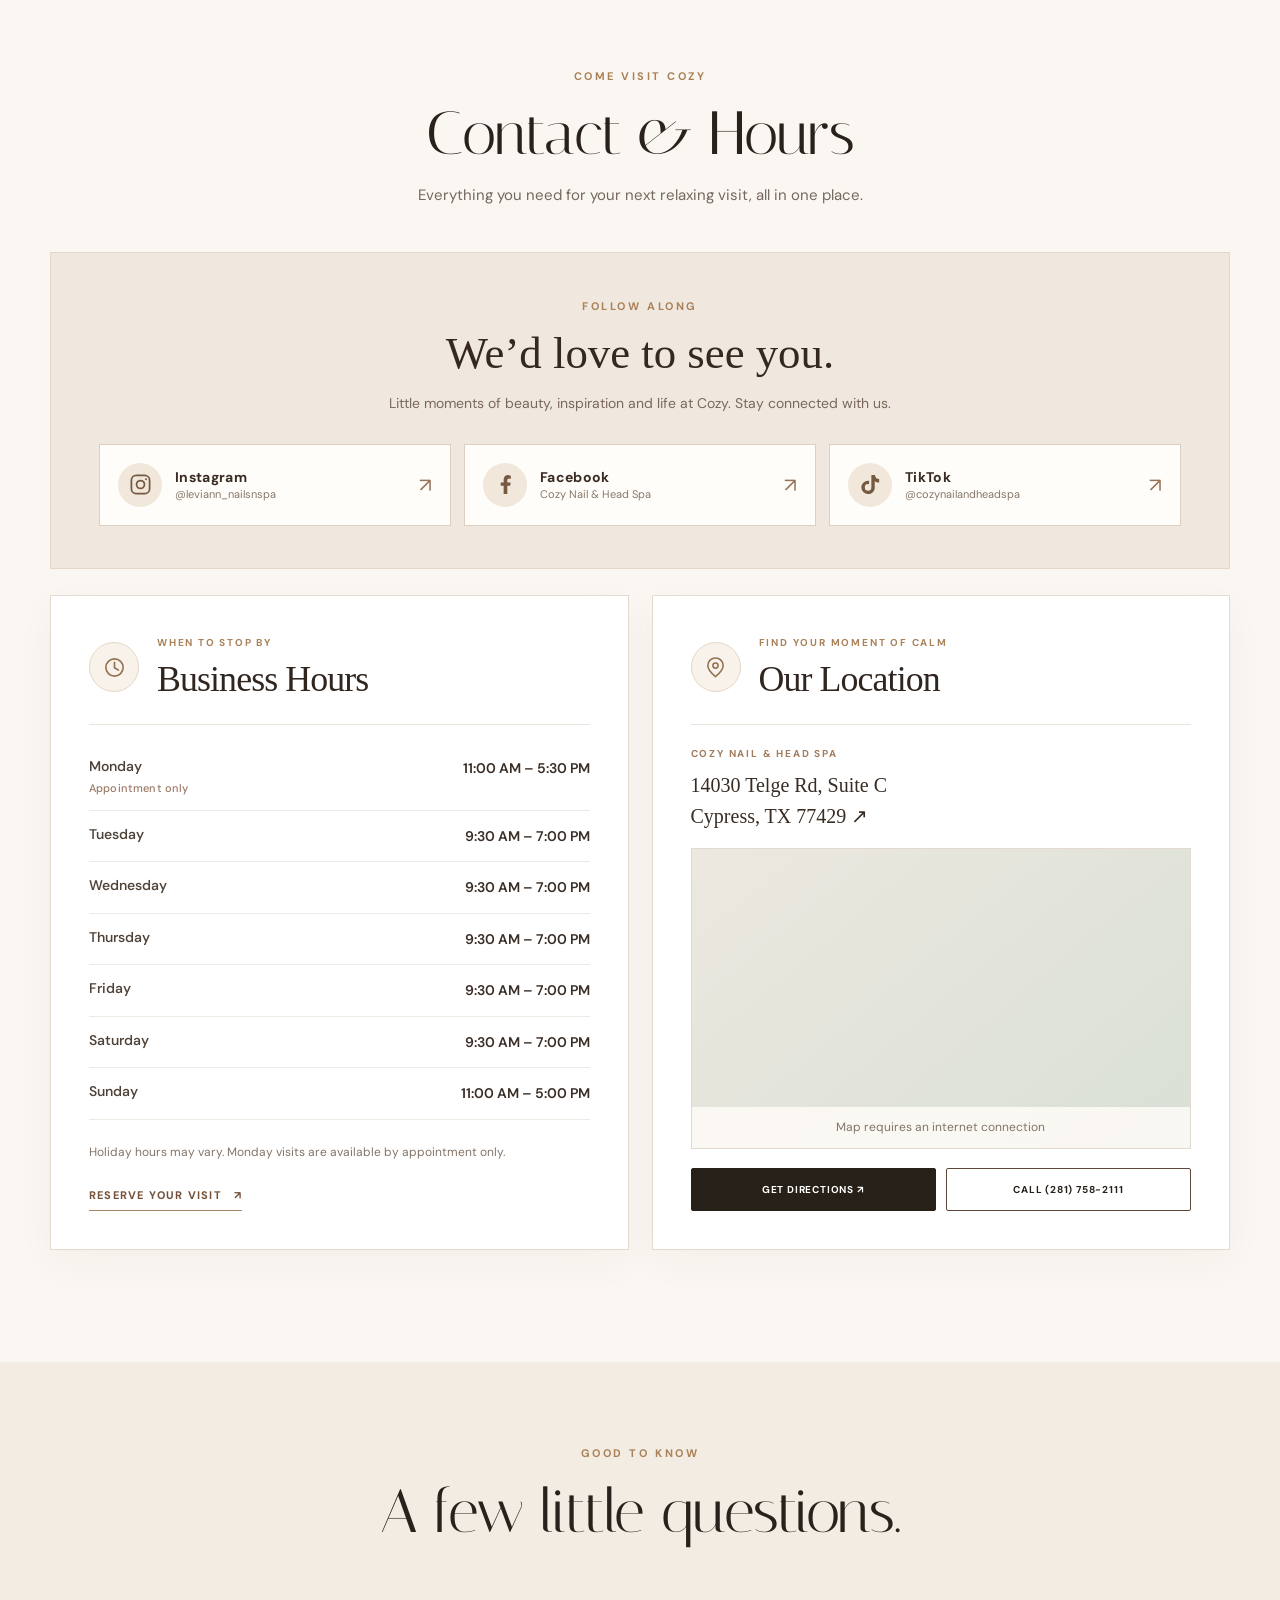
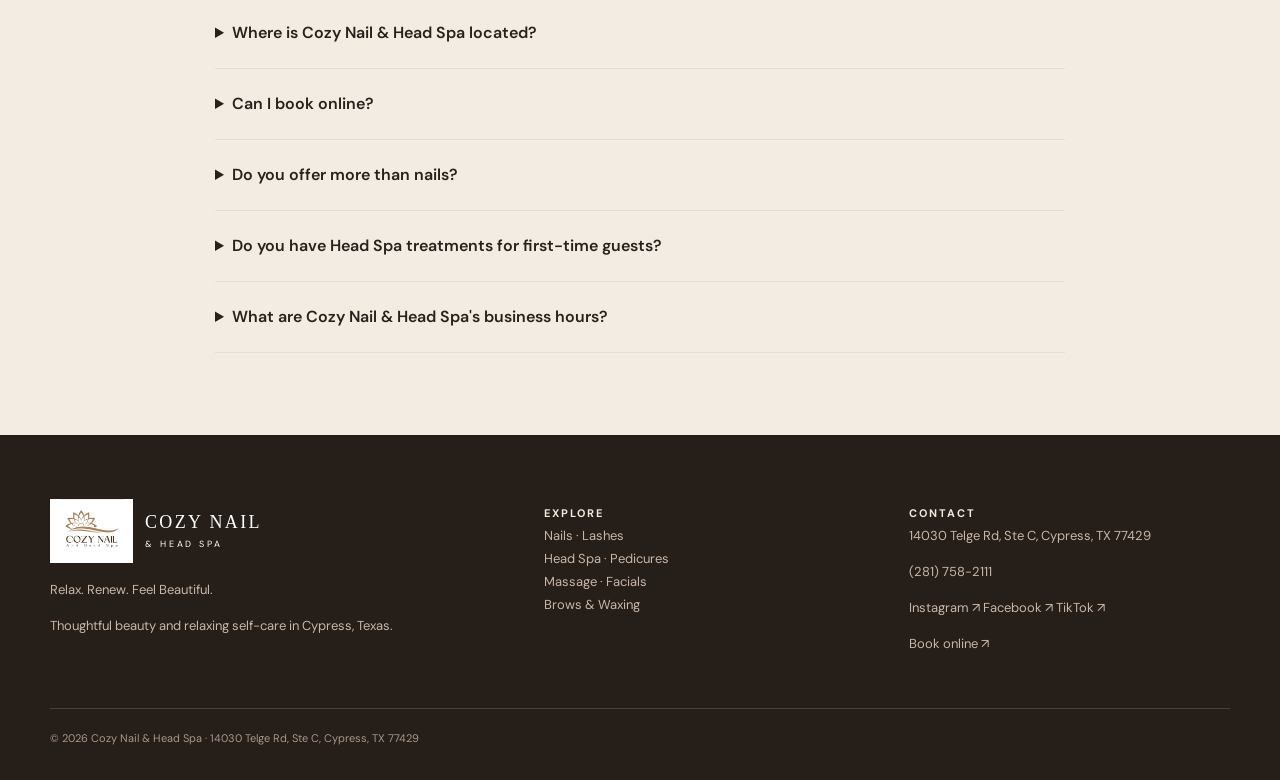
==== commit 61681b3a: "Add files via upload" ====
--- a/index.html
+++ b/index.html
@@ -115,7 +115,7 @@
 </div>
 </div>
 </section>
-<section class="section-tight linen"><div class="container"><div class="section-heading"><div class="eyebrow">GOOD TO KNOW</div><h2>A few little questions.</h2></div><div class="faq"><details><summary>Where is Cozy Nail &amp; Head Spa located?</summary><p>We're at 14030 Telge Rd, Suite C, Cypress, TX 77429. Tap Directions above for a map.</p></details><details><summary>Can I book online?</summary><p>Yes. Use any Book Appointment button to see the online booking page, or call (281) 758-2111 for help.</p></details><details><summary>Do you offer more than nails?</summary><p>Yes. In addition to manicures, nail art and pedicures, we offer lash extensions, Head Spa, massage, facials, brows and waxing services.</p></details><details><summary>Do you have Head Spa treatments for first-time guests?</summary><p>Our displayed first-visit Head Spa special offers 30% off selected 60-, 90- and 120-minute sessions. Please confirm current eligibility when booking.</p></details><details><summary>What are Cozy Nail &amp; Head Spa's business hours?</summary><p>Monday: 11:00 AM–5:30 PM (appointments only). Tuesday–Saturday: 9:30 AM–7:00 PM. Sunday: 11:00 AM–5:00 PM. Holiday hours may vary. Visit <a href="#contact">Contact &amp; Hours</a> for details.</p></details></div></div></section></main><footer class="footer"><div class="container"><div class="footer-grid"><div><a class="logo" href="index.html"><img alt="" height="64" src="assets/images/logo.webp" width="83"/><span class="wordmark">COZY NAIL<small>&amp; HEAD SPA</small></span></a><p style="margin-top:16px">Relax. Renew. Feel Beautiful.</p><p>Thoughtful beauty and relaxing self-care in Cypress, Texas.</p></div><div><strong>Explore</strong><p><a href="services/nails.html">Nails</a> · <a href="services/lashes.html">Lashes</a><br/><a href="services/head-spa.html">Head Spa</a> · <a href="services/pedicures.html">Pedicures</a><br/><a href="services/massage.html">Massage</a> · <a href="services/facials.html">Facials</a><br/><a href="services/brows-waxing.html">Brows &amp; Waxing</a></p></div><div><strong>Contact</strong><p><a data-map-link="" href="https://maps.app.goo.gl/F1xXu7MnUmR81qBM8" rel="noopener" target="_blank"><span data-address="">14030 Telge Rd, Ste C, Cypress, TX 77429</span></a></p><p><a data-phone-link="" href="tel:+12817582111">(281) 758-2111</a></p><p class="cozy-footer-social"><a data-instagram-link="" href="https://www.instagram.com/leviann_nailsnspa/" rel="noopener noreferrer" target="_blank">Instagram ↗</a> <a data-facebook-link="" href="https://www.facebook.com/cozynailandheadspa" rel="noopener noreferrer" target="_blank">Facebook ↗</a> <a data-tiktok-link="" href="https://www.tiktok.com/@cozynailandheadspa" rel="noopener noreferrer" target="_blank">TikTok ↗</a></p><p><a data-book="" href="https://booking.gocheckin.net/v2/16063" rel="noopener noreferrer" target="_blank">Book online ↗</a></p></div><div class="cozy-footer-hours"><strong>Business Hours</strong><p class="cozy-footer-days">Monday · 11:00 AM–5:30 PM <small>(By appointment)</small><br/>Tuesday · 9:30 AM–7:00 PM<br/>Wednesday · 9:30 AM–7:00 PM<br/>Thursday · 9:30 AM–7:00 PM<br/>Friday · 9:30 AM–7:00 PM<br/>Saturday · 9:30 AM–7:00 PM<br/>Sunday · 11:00 AM–5:00 PM</p><p><a href="#contact">Contact &amp; Hours ↗</a></p></div></div><div class="copyright">© <span data-year="">2026</span> Cozy Nail &amp; Head Spa · 14030 Telge Rd, Ste C, Cypress, TX 77429</div></div></footer><div class="mobile-actions"><a data-phone-link="" href="tel:+12817582111">Call</a><a class="center" data-book="" href="https://booking.gocheckin.net/v2/16063" rel="noopener noreferrer" target="_blank">Book Now</a><a data-map-link="" href="https://maps.app.goo.gl/F1xXu7MnUmR81qBM8">Directions</a></div><script src="assets/js/content.js?v=20261012-shampoo-contact8"></script><script src="assets/js/app.js?v=20261012-shampoo-contact8"></script><script id="cozy-five-star-review-arrows">
+<section class="section-tight linen"><div class="container"><div class="section-heading"><div class="eyebrow">GOOD TO KNOW</div><h2>A few little questions.</h2></div><div class="faq"><details><summary>Where is Cozy Nail &amp; Head Spa located?</summary><p>We're at 14030 Telge Rd, Suite C, Cypress, TX 77429. Tap Directions above for a map.</p></details><details><summary>Can I book online?</summary><p>Yes. Use any Book Appointment button to see the online booking page, or call (281) 758-2111 for help.</p></details><details><summary>Do you offer more than nails?</summary><p>Yes. In addition to manicures, nail art and pedicures, we offer lash extensions, Head Spa, massage, facials, brows and waxing services.</p></details><details><summary>Do you have Head Spa treatments for first-time guests?</summary><p>Our displayed first-visit Head Spa special offers 30% off selected 60-, 90- and 120-minute sessions. Please confirm current eligibility when booking.</p></details><details><summary>What are Cozy Nail &amp; Head Spa's business hours?</summary><p>Monday: 11:00 AM–5:30 PM (appointments only). Tuesday–Saturday: 9:30 AM–7:00 PM. Sunday: 11:00 AM–5:00 PM. Holiday hours may vary. Visit <a href="#contact">Contact &amp; Hours</a> for details.</p></details></div></div></section></main><footer class="footer"><div class="container"><div class="footer-grid"><div><a class="logo" href="index.html"><img alt="" height="64" src="assets/images/logo.webp" width="83"/><span class="wordmark">COZY NAIL<small>&amp; HEAD SPA</small></span></a><p style="margin-top:16px">Relax. Renew. Feel Beautiful.</p><p>Thoughtful beauty and relaxing self-care in Cypress, Texas.</p></div><div><strong>Explore</strong><p><a href="services/nails.html">Nails</a> · <a href="services/lashes.html">Lashes</a><br/><a href="services/head-spa.html">Head Spa</a> · <a href="services/pedicures.html">Pedicures</a><br/><a href="services/massage.html">Massage</a> · <a href="services/facials.html">Facials</a><br/><a href="services/brows-waxing.html">Brows &amp; Waxing</a></p></div><div><strong>Contact</strong><p><a data-map-link="" href="https://maps.app.goo.gl/F1xXu7MnUmR81qBM8" rel="noopener" target="_blank"><span data-address="">14030 Telge Rd, Ste C, Cypress, TX 77429</span></a></p><p><a data-phone-link="" href="tel:+12817582111">(281) 758-2111</a></p><p class="cozy-footer-social"><a data-instagram-link="" href="https://www.instagram.com/leviann_nailsnspa/" rel="noopener noreferrer" target="_blank">Instagram ↗</a> <a data-facebook-link="" href="https://www.facebook.com/cozynailandheadspa" rel="noopener noreferrer" target="_blank">Facebook ↗</a> <a data-tiktok-link="" href="https://www.tiktok.com/@cozynailandheadspa" rel="noopener noreferrer" target="_blank">TikTok ↗</a></p><p><a data-book="" href="https://booking.gocheckin.net/v2/16063" rel="noopener noreferrer" target="_blank">Book online ↗</a></p></div></div><div class="copyright">© <span data-year="">2026</span> Cozy Nail &amp; Head Spa · 14030 Telge Rd, Ste C, Cypress, TX 77429</div></div></footer><div class="mobile-actions"><a data-phone-link="" href="tel:+12817582111">Call</a><a class="center" data-book="" href="https://booking.gocheckin.net/v2/16063" rel="noopener noreferrer" target="_blank">Book Now</a><a data-map-link="" href="https://maps.app.goo.gl/F1xXu7MnUmR81qBM8">Directions</a></div><script src="assets/js/content.js?v=20261012-shampoo-contact8"></script><script src="assets/js/app.js?v=20261012-shampoo-contact8"></script><script id="cozy-five-star-review-arrows">
 (()=>{
  const rail=document.getElementById('cozyGoogleReviews');
  if(!rail)return;
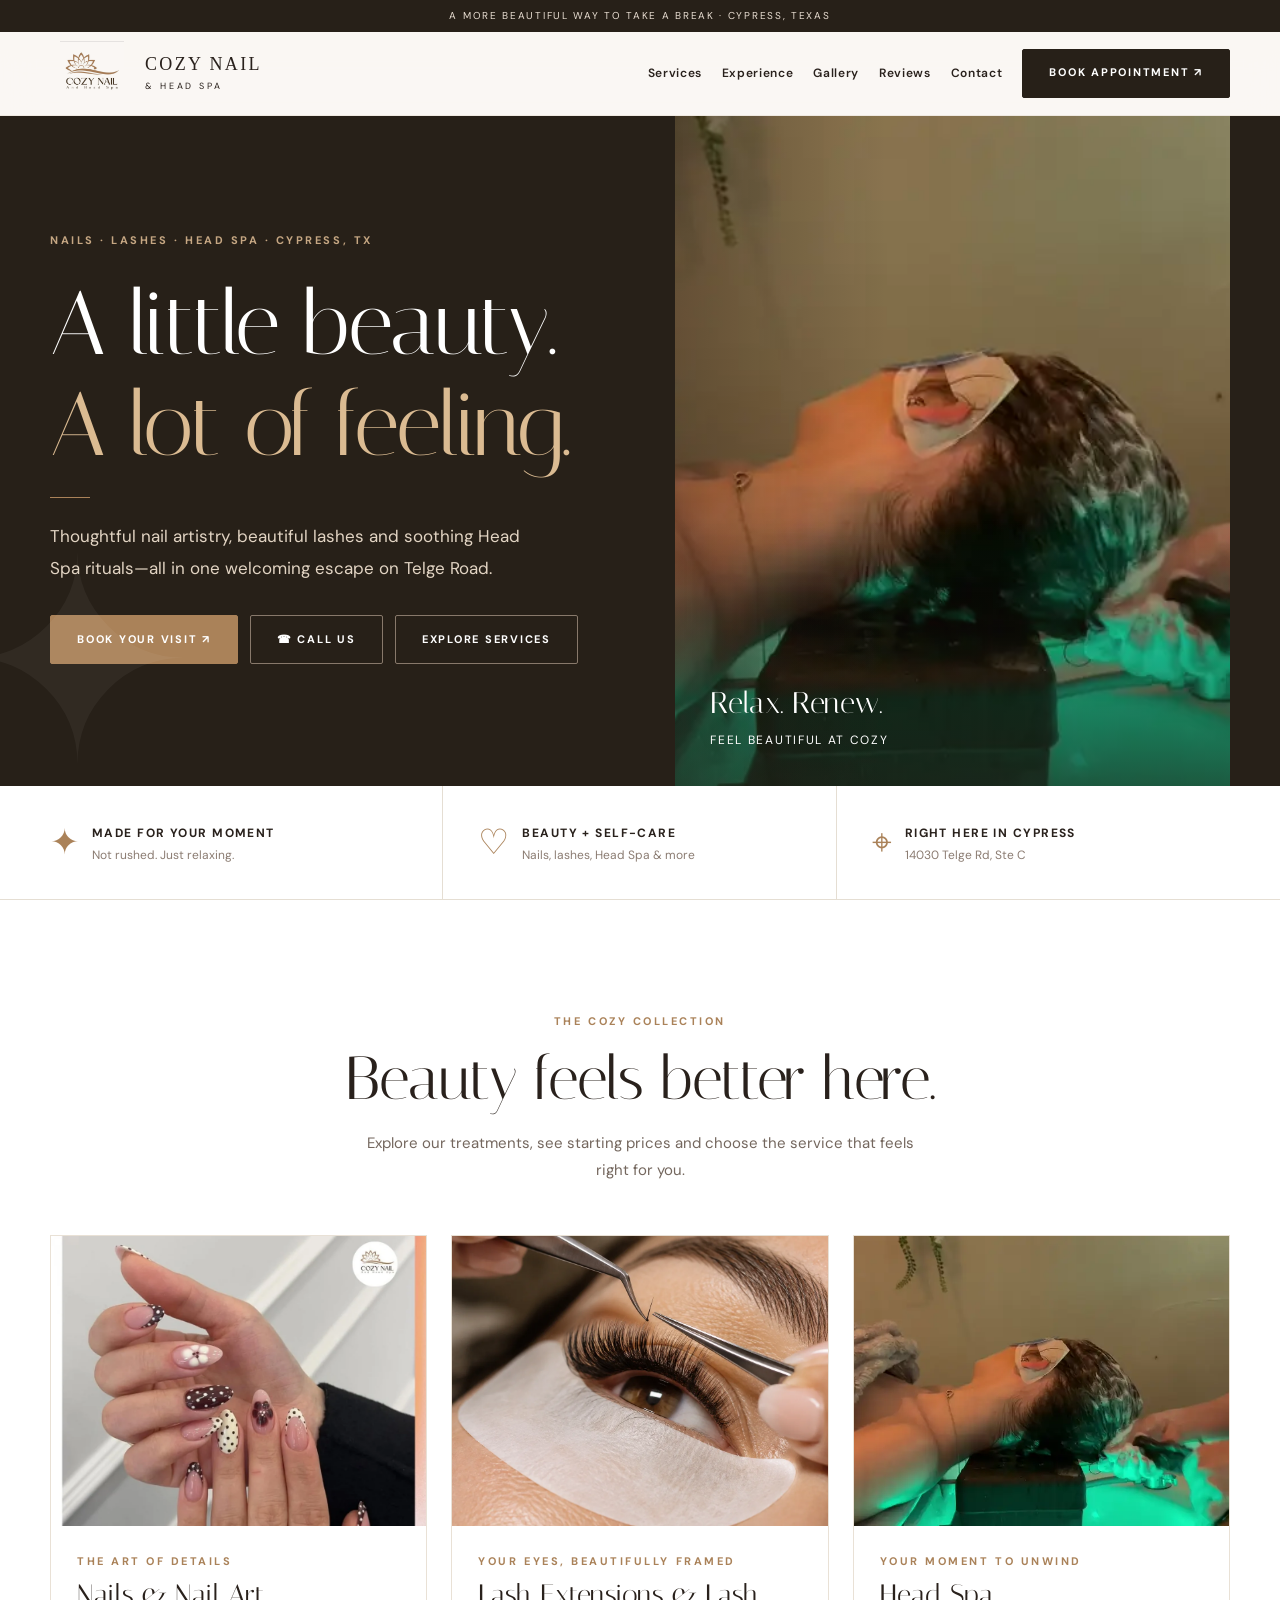
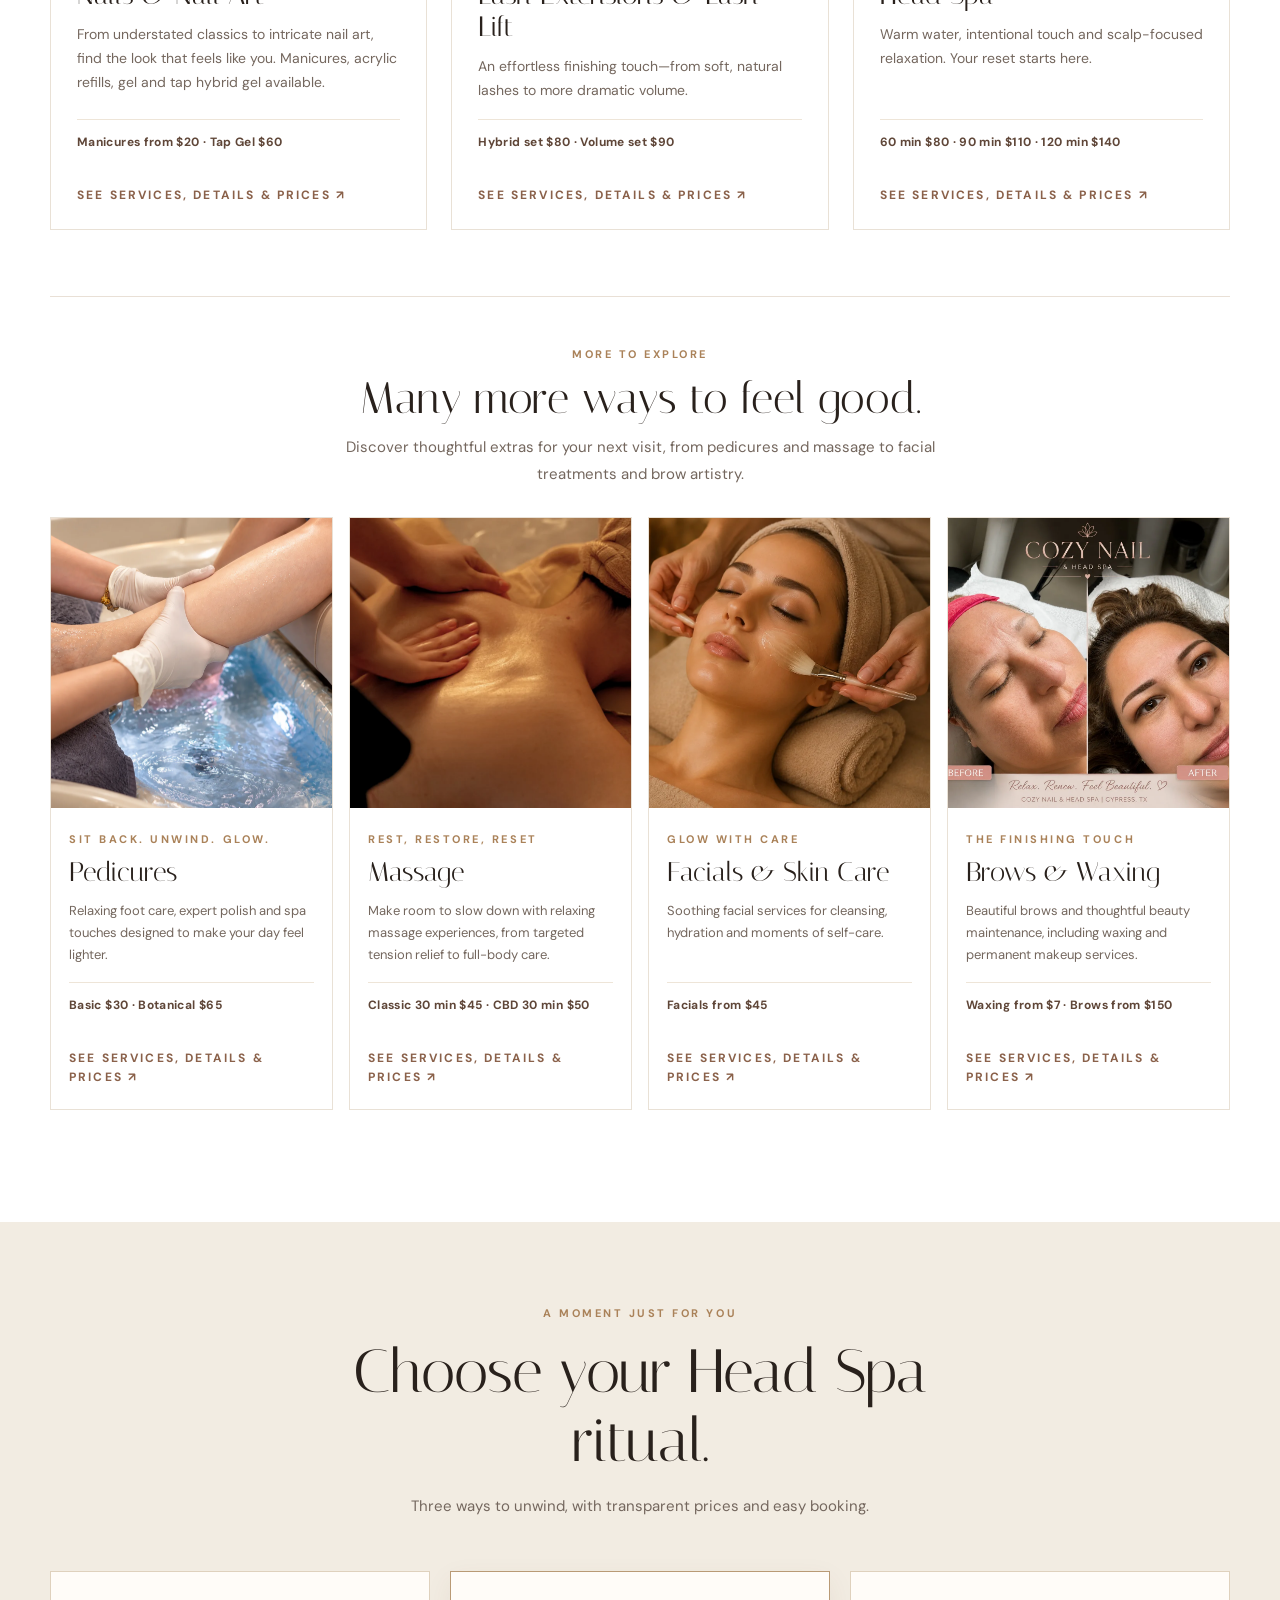
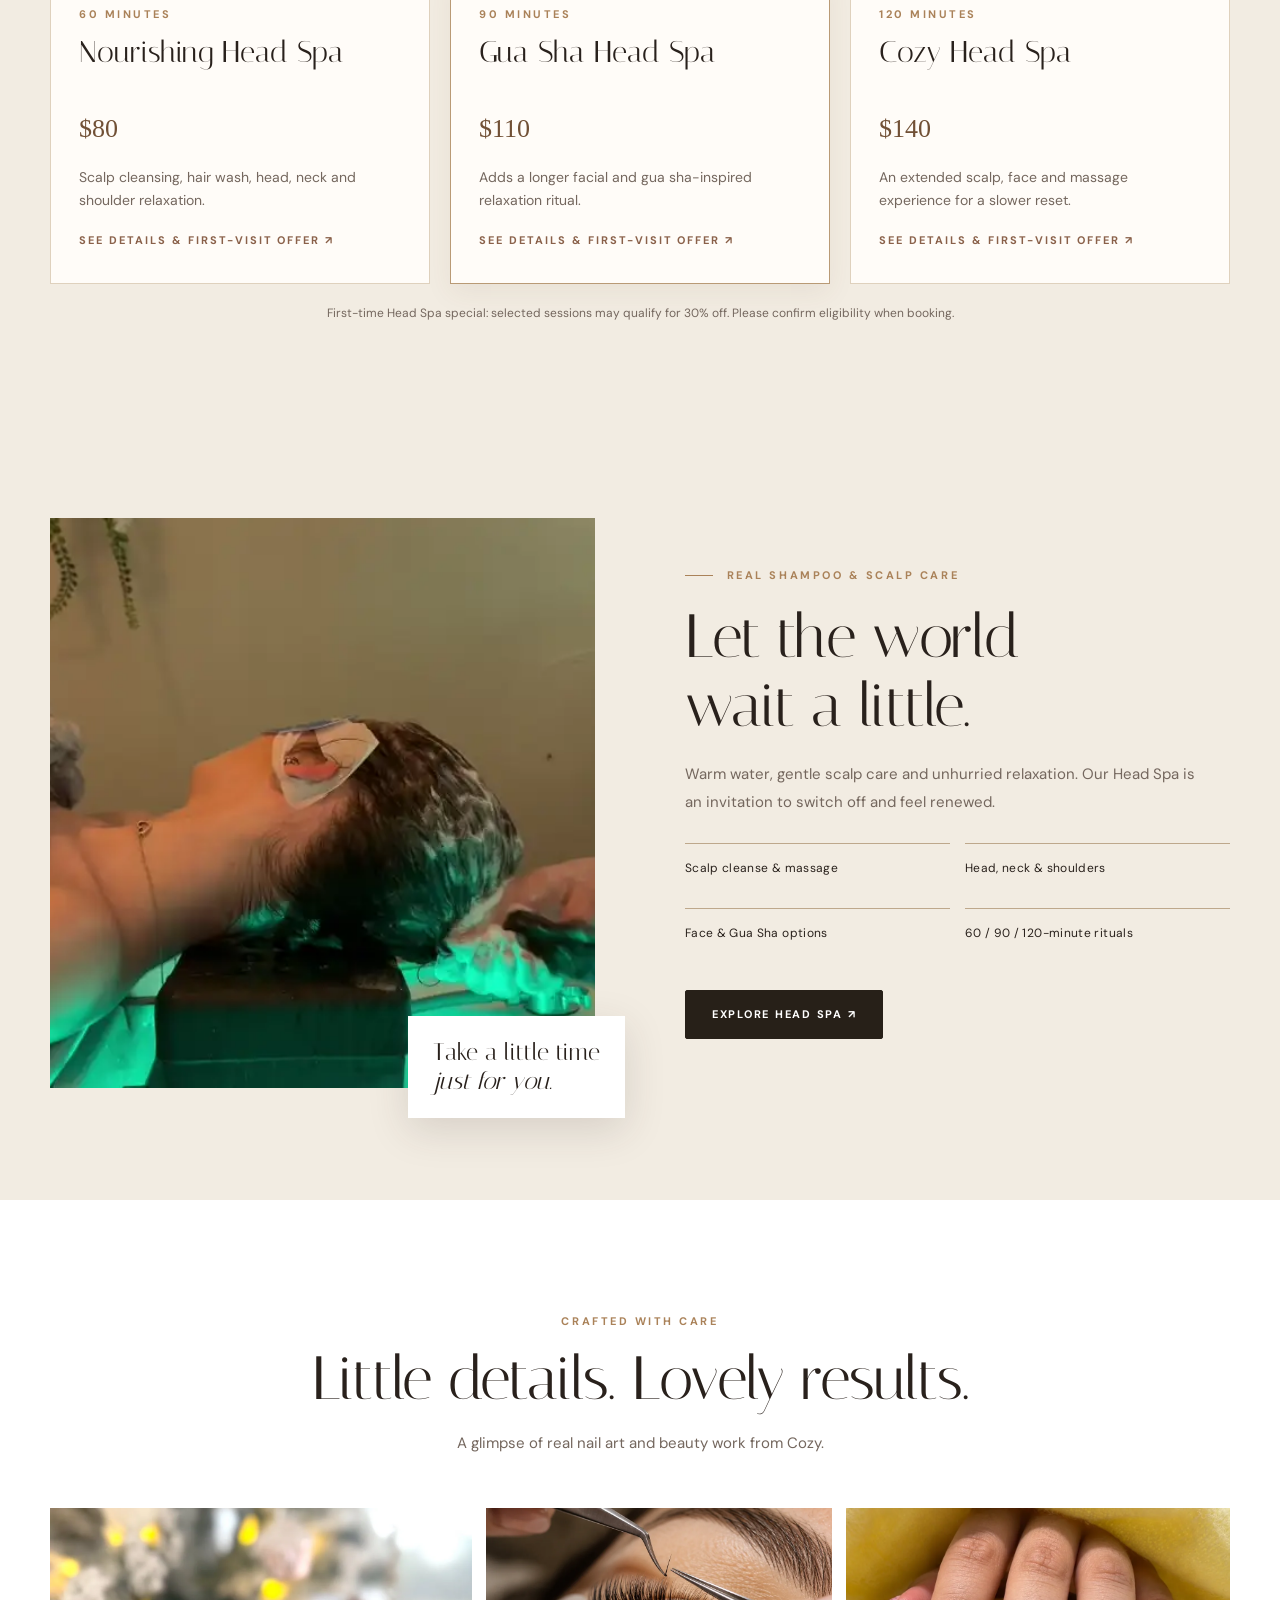
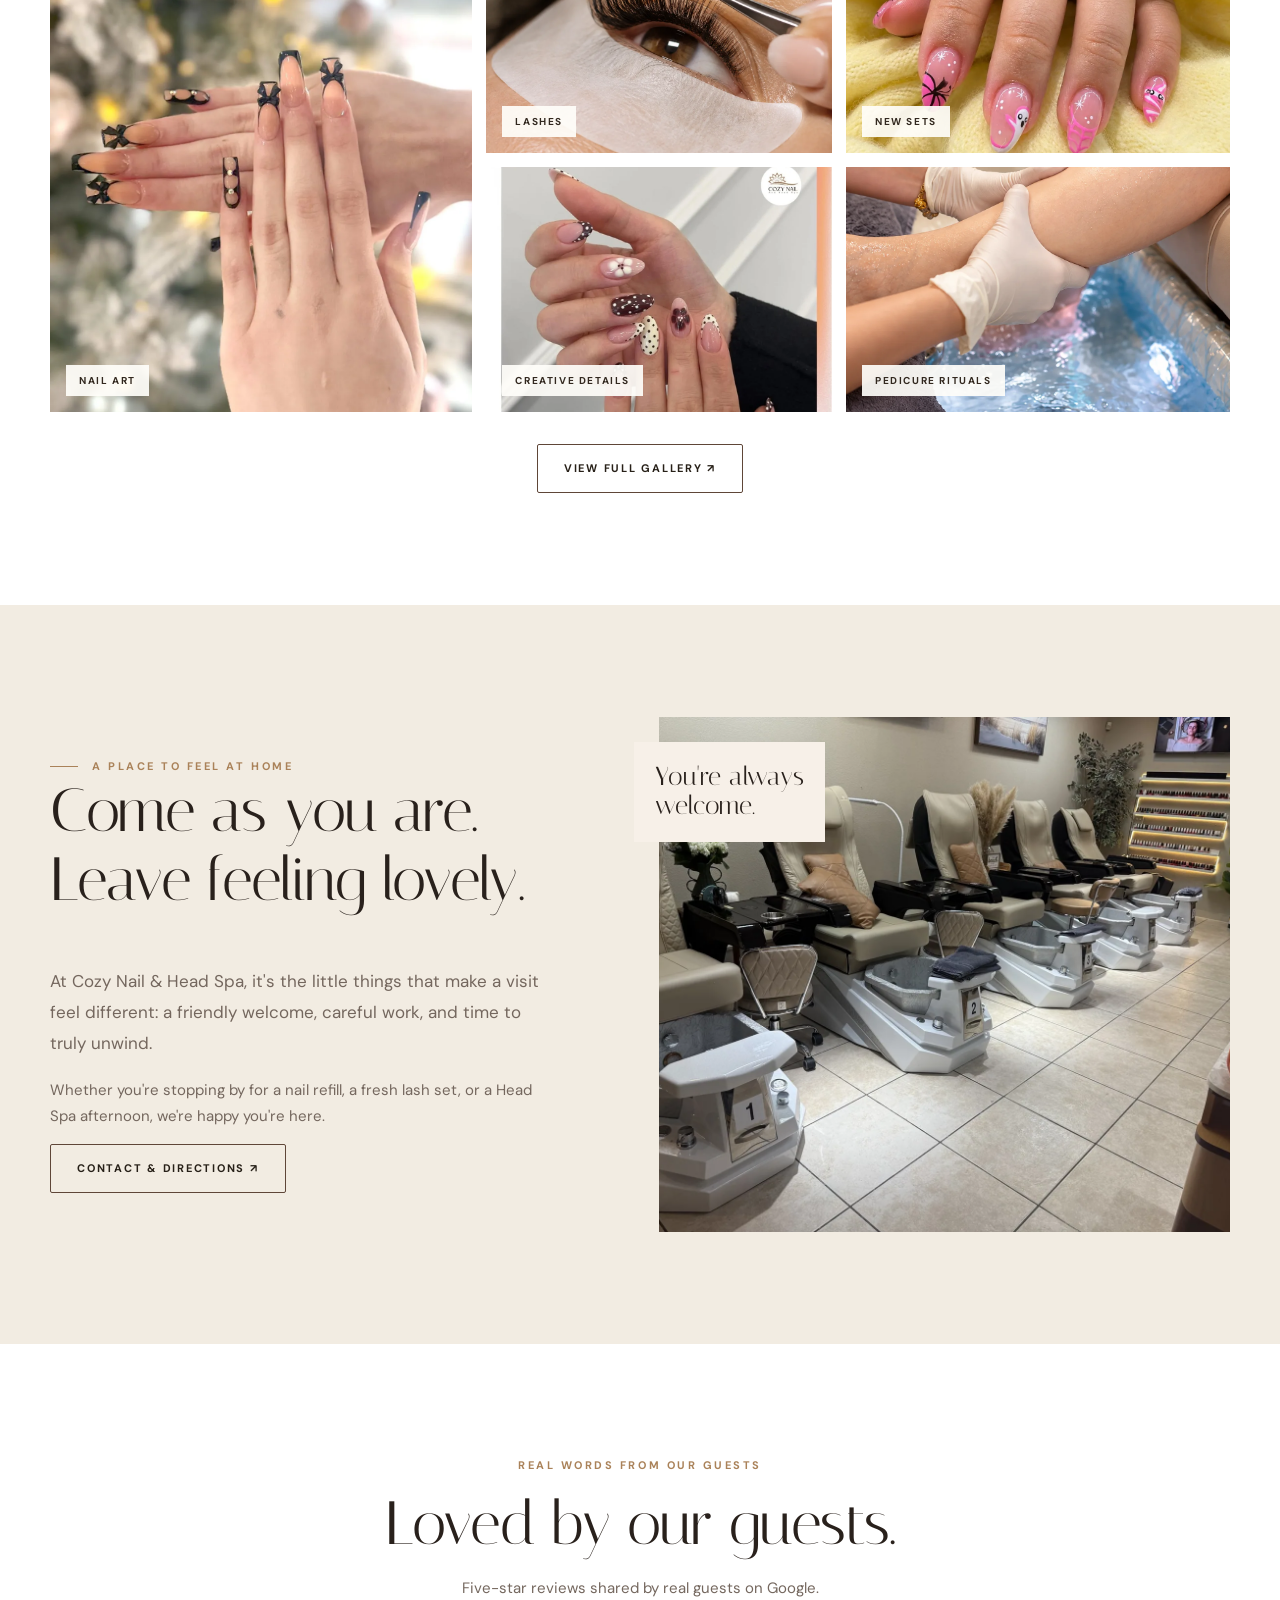
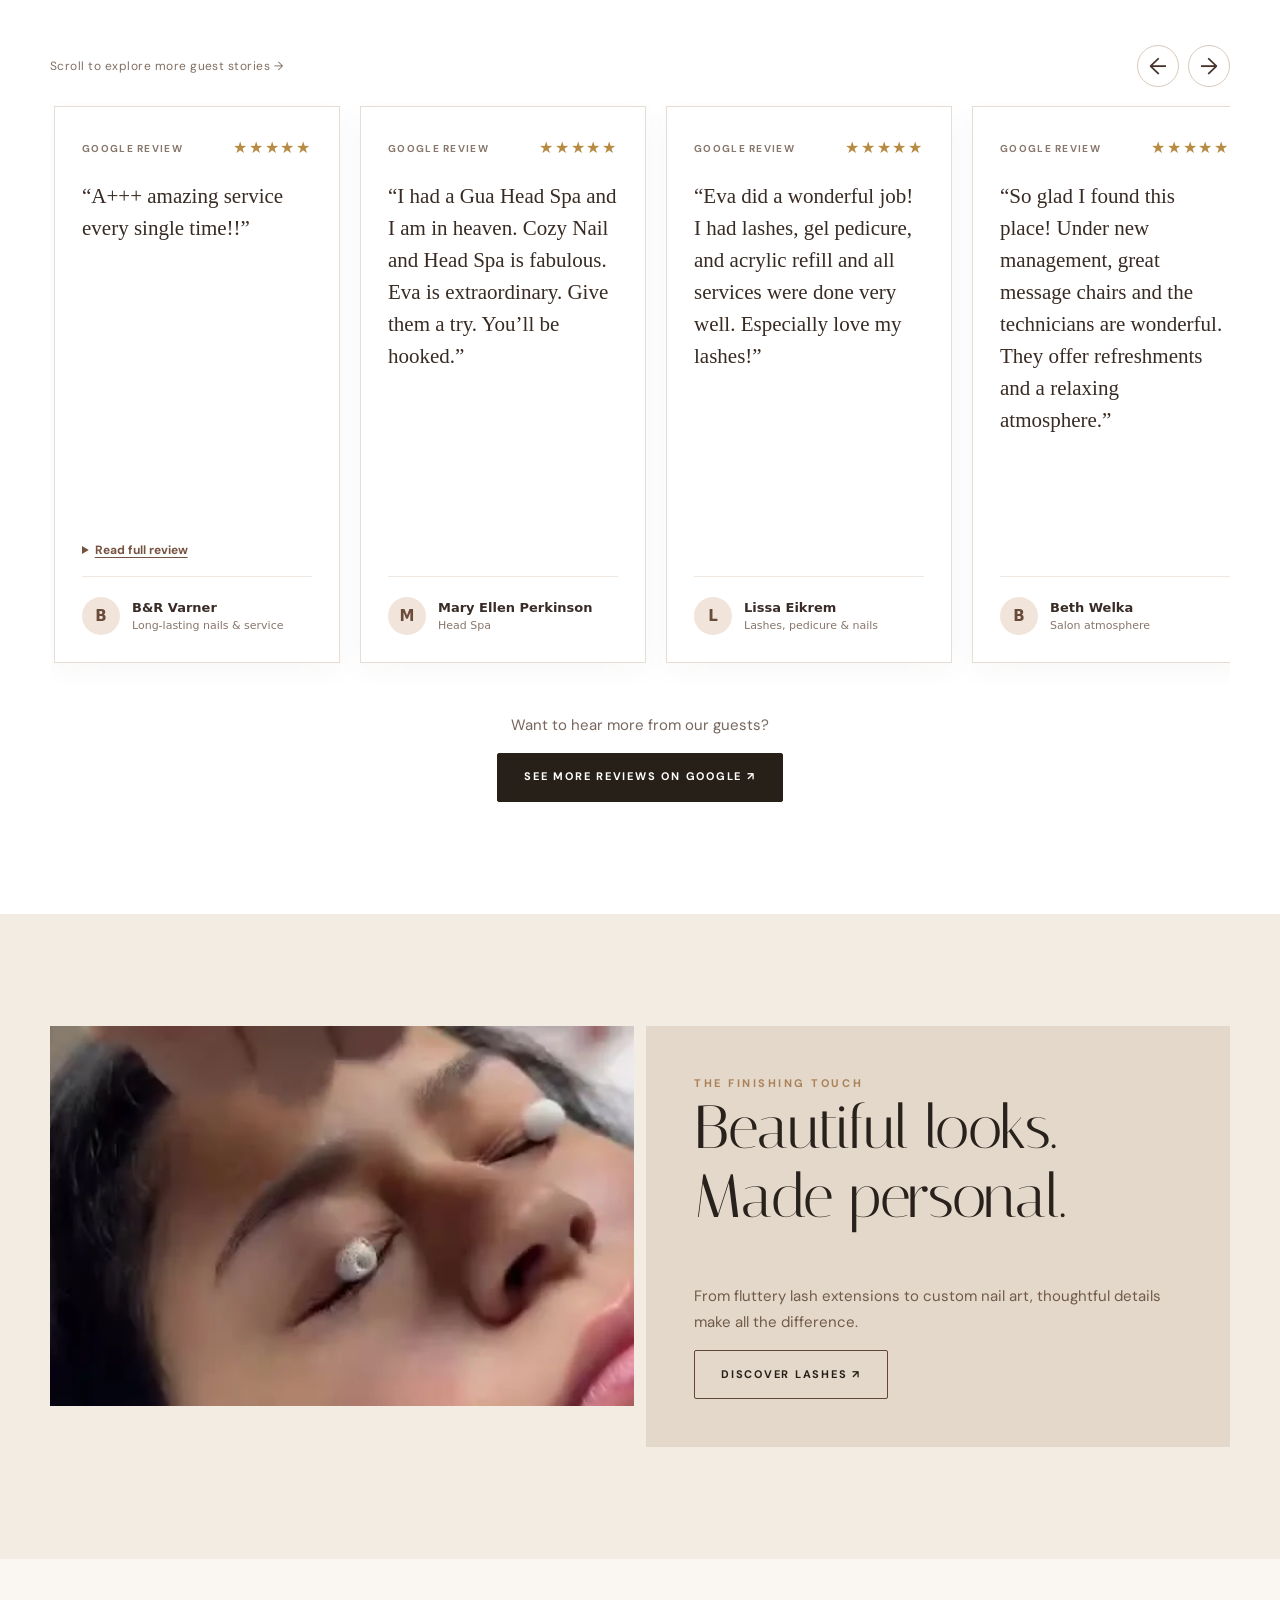
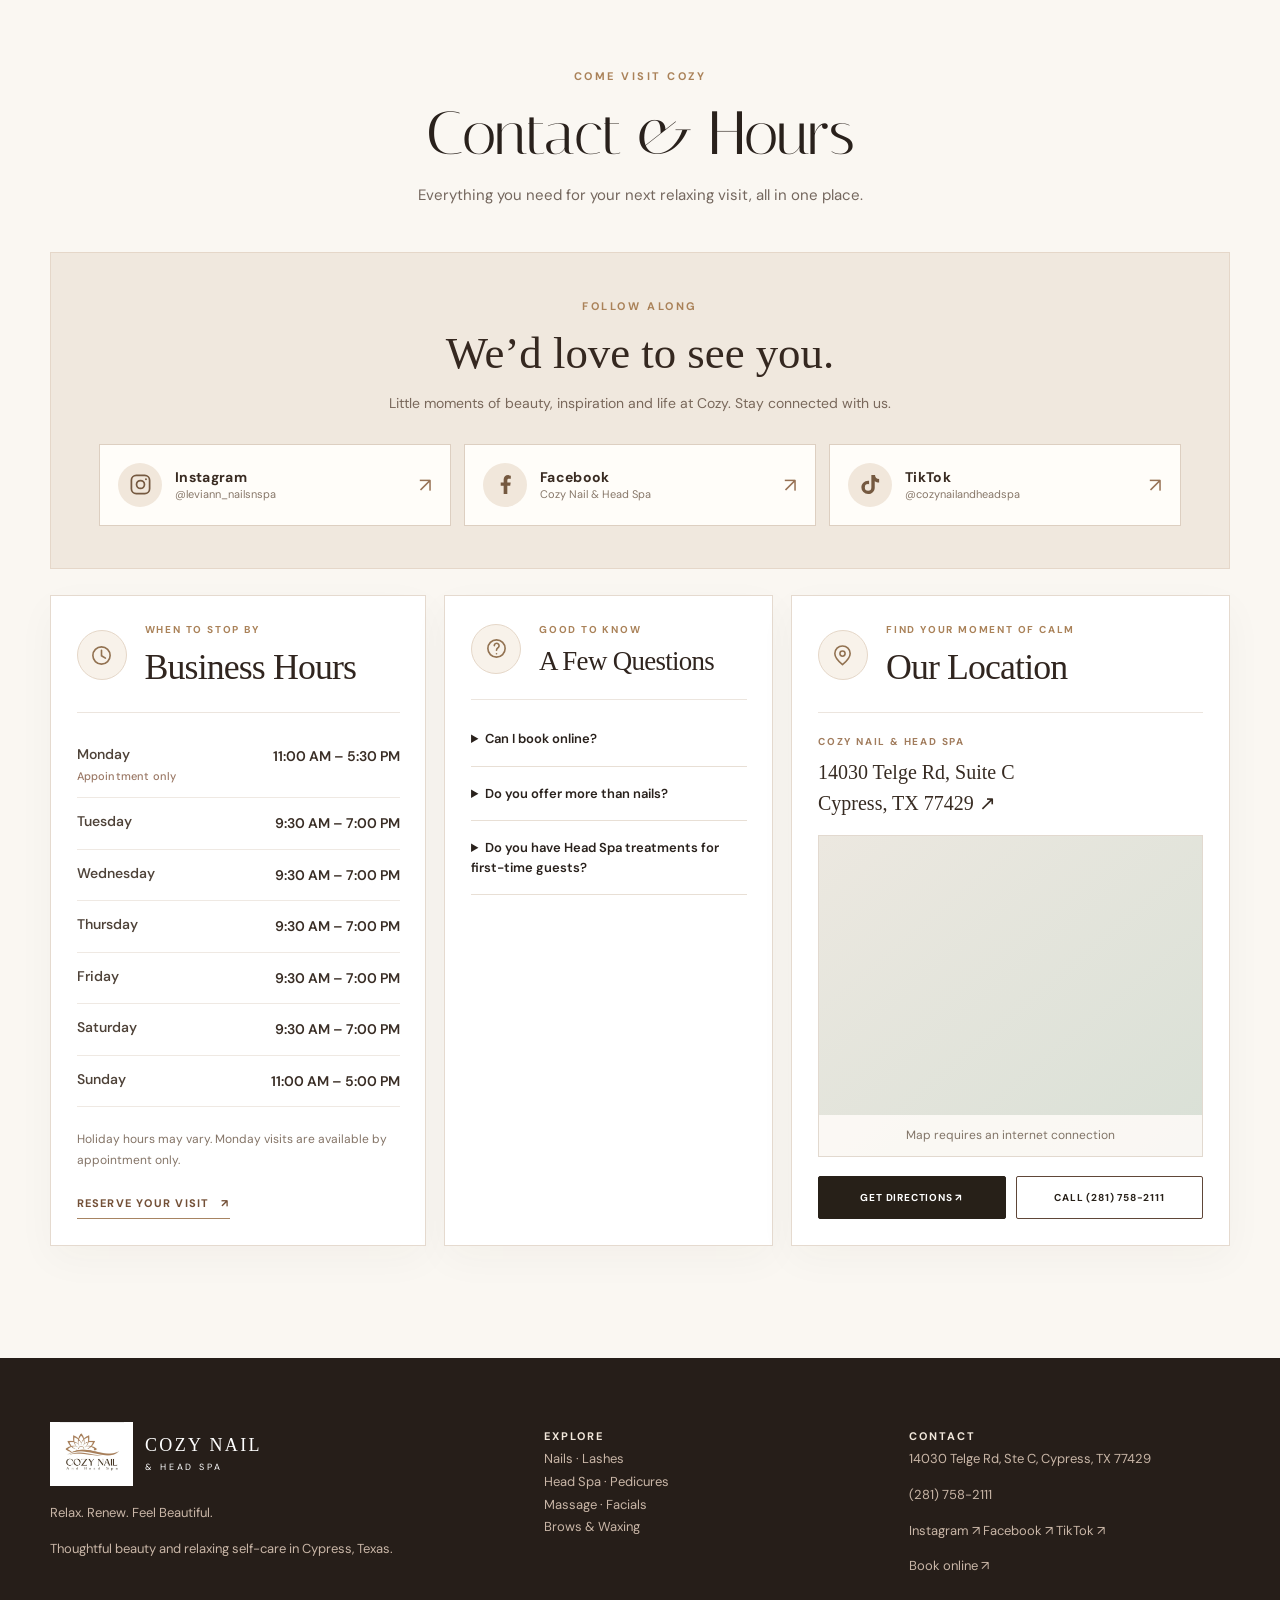
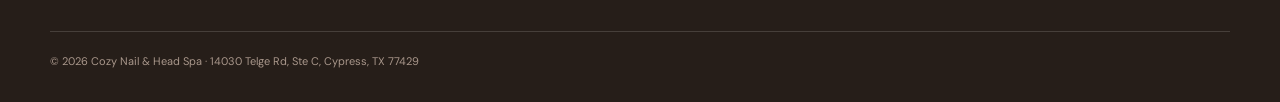
==== commit bfb311ad: "Add files via upload" ====
--- a/index.html
+++ b/index.html
@@ -25,7 +25,34 @@
 @media(max-width:940px){.cozy-review-cards{grid-auto-columns:minmax(285px,calc((100% - 20px)/2))}}
 @media(max-width:610px){.cozy-review-cards{grid-auto-columns:minmax(250px,89%);gap:12px}.cozy-review-card{padding:22px;min-height:315px}.cozy-review-hint{font-size:11px}}
 @media(prefers-reduced-motion:reduce){.cozy-review-cards{scroll-behavior:auto}}
-</style><link rel="stylesheet" href="assets/css/promotion.css?v=20261012-promo1"/></head><body data-prefix=""><noscript><p class="cozy-noscript">The service menus and links below are available without JavaScript.</p></noscript><div class="topline">A more beautiful way to take a break · Cypress, Texas</div><header class="header"><div class="container nav"><a aria-label="Cozy Nail and Head Spa home" class="logo" href="index.html"><img alt="Cozy Nail &amp; Head Spa lotus logo" height="64" src="assets/images/logo.webp" width="83"/><span class="wordmark">COZY NAIL<small>&amp; HEAD SPA</small></span></a><button aria-controls="siteNav" aria-expanded="false" aria-label="Open navigation menu" class="menu-toggle">☰</button><nav class="nav-links" id="siteNav"><a href="index.html#services">Services</a><a href="index.html#experience">Experience</a><a href="index.html#gallery">Gallery</a><a href="index.html#reviews">Reviews</a><a href="index.html#contact">Contact</a><a class="btn btn-dark" data-book="" href="https://booking.gocheckin.net/v2/16063" rel="noopener noreferrer" target="_blank">Book Appointment ↗</a></nav></div></header><main>
+</style><link rel="stylesheet" href="assets/css/promotion.css?v=20261012-promo1"/><style id="cozy-contact-faq-three-cols">
+/* Approved Cozy Contact layout: Business Hours / FAQ / Location. Only affects #contact. */
+@media (min-width:1121px){
+  #contact .cozy-v2-contact-grid{grid-template-columns:minmax(0,1.03fr) minmax(0,.90fr) minmax(0,1.20fr);gap:18px;align-items:stretch}
+  #contact .cozy-v2-contact-grid>.cozy-v2-card{min-width:0;padding:clamp(18px,2vw,28px)}
+  #contact .cozy-v2-location-card{min-width:0}
+  #contact .cozy-v2-map{min-width:0}
+}
+#contact .cozy-v2-faq-card{display:flex;flex-direction:column;min-width:0}
+#contact .cozy-v2-faq-card .cozy-v2-card-heading h3{font-size:clamp(25px,2.1vw,33px);line-height:1.14}
+#contact .cozy-v2-faq-card .cozy-v2-faq-list{max-width:none;width:100%;margin:12px 0 0}
+#contact .cozy-v2-faq-card .cozy-v2-faq-list details{padding:17px 0;border-bottom:1px solid #e8dfd5}
+#contact .cozy-v2-faq-card .cozy-v2-faq-list details:first-child{border-top:0}
+#contact .cozy-v2-faq-card .cozy-v2-faq-list summary{font-size:13px;font-weight:600;line-height:1.5;cursor:pointer}
+#contact .cozy-v2-faq-card .cozy-v2-faq-list details p{font-size:13px;line-height:1.72;margin:10px 0 0;color:#6d5c52}
+@media (min-width:761px) and (max-width:1120px){
+  #contact .cozy-v2-contact-grid{grid-template-columns:repeat(2,minmax(0,1fr));gap:18px}
+  #contact .cozy-v2-faq-card{grid-column:1/-1;grid-row:2}
+  #contact .cozy-v2-location-card{grid-column:2;grid-row:1}
+  #contact .cozy-v2-faq-card .cozy-v2-faq-list{display:grid;grid-template-columns:repeat(3,minmax(0,1fr));gap:0 18px}
+}
+@media (max-width:760px){
+  #contact .cozy-v2-contact-grid{grid-template-columns:1fr;gap:15px}
+  #contact .cozy-v2-faq-card{order:2}
+  #contact .cozy-v2-location-card{order:3}
+  #contact .cozy-v2-faq-card .cozy-v2-faq-list{display:block}
+}
+</style></head><body data-prefix=""><noscript><p class="cozy-noscript">The service menus and links below are available without JavaScript.</p></noscript><div class="topline">A more beautiful way to take a break · Cypress, Texas</div><header class="header"><div class="container nav"><a aria-label="Cozy Nail and Head Spa home" class="logo" href="index.html"><img alt="Cozy Nail &amp; Head Spa lotus logo" height="64" src="assets/images/logo.webp" width="83"/><span class="wordmark">COZY NAIL<small>&amp; HEAD SPA</small></span></a><button aria-controls="siteNav" aria-expanded="false" aria-label="Open navigation menu" class="menu-toggle">☰</button><nav class="nav-links" id="siteNav"><a href="index.html#services">Services</a><a href="index.html#experience">Experience</a><a href="index.html#gallery">Gallery</a><a href="index.html#reviews">Reviews</a><a href="index.html#contact">Contact</a><a class="btn btn-dark" data-book="" href="https://booking.gocheckin.net/v2/16063" rel="noopener noreferrer" target="_blank">Book Appointment ↗</a></nav></div></header><main>
 <section class="hero"><div class="container hero-grid"><div class="hero-text"><div class="hero-text-inner"><div class="eyebrow">NAILS · LASHES · HEAD SPA · CYPRESS, TX</div><h1>A little beauty.<br/><em>A lot of feeling.</em></h1><div class="gold-line"></div><p>Thoughtful nail artistry, beautiful lashes and soothing Head Spa rituals—all in one welcoming escape on Telge Road.</p><div class="actions" style="margin-top:30px"><a class="btn btn-gold" data-book="" href="https://booking.gocheckin.net/v2/16063" rel="noopener noreferrer" target="_blank">Book Your Visit ↗</a><a class="btn btn-outline" data-phone-link="" href="tel:+12817582111" aria-label="Call Cozy Nail and Head Spa at 281-758-2111">☎ Call Us</a><a class="btn btn-outline" href="#services">Explore Services</a></div></div></div><div class="hero-photo"><video aria-label="Real shampoo and scalp cleansing treatment at Cozy Head Spa" autoplay="" loop="" muted="" playsinline="" poster="assets/images/head-spa-shampoo-2026.webp" preload="metadata"><source src="assets/video/head-spa-shampoo-2026.mp4" type="video/mp4"/></video><div class="hero-float"><strong>Relax. Renew.</strong>Feel beautiful at Cozy</div></div></div></section>
 <div class="intro-strip"><div class="container intro-grid"><div><b>✦</b><div><strong>Made for your moment</strong><small>Not rushed. Just relaxing.</small></div></div><div><b>♡</b><div><strong>Beauty + self-care</strong><small>Nails, lashes, Head Spa &amp; more</small></div></div><div><b>⌖</b><div><strong>Right here in Cypress</strong><small>14030 Telge Rd, Ste C</small></div></div></div></div>
 <section class="section white" id="services"><div class="container"><div class="section-heading"><div class="eyebrow">THE COZY COLLECTION</div><h2>Beauty feels better here.</h2><p>Explore our treatments, see starting prices and choose the service that feels right for you.</p></div><div class="services-grid" id="servicesGrid"><a aria-label="View Nails &amp; Nail Art services and prices" class="service-card" href="services/nails.html"><div class="service-img"><img alt="Nails &amp; Nail Art at Cozy Nail &amp; Head Spa in Cypress, Texas" decoding="async" height="440" loading="lazy" src="assets/images/nail-art-feature.webp" width="580"/></div><div class="body"><div class="eyebrow">THE ART OF DETAILS</div><h3>Nails &amp; Nail Art</h3><p>From understated classics to intricate nail art, find the look that feels like you. Manicures, acrylic refills, gel and tap hybrid gel available.</p><div class="price-preview">Manicures from $20 · Tap Gel $60</div><div class="text-link">See services, details &amp; prices ↗</div></div></a><a aria-label="View Lash Extensions &amp; Lash Lift services and prices" class="service-card" href="services/lashes.html"><div class="service-img"><img alt="Lash Extensions &amp; Lash Lift at Cozy Nail &amp; Head Spa in Cypress, Texas" decoding="async" height="440" loading="lazy" src="assets/images/lash-eye.webp" width="580"/></div><div class="body"><div class="eyebrow">YOUR EYES, BEAUTIFULLY FRAMED</div><h3>Lash Extensions &amp; Lash Lift</h3><p>An effortless finishing touch—from soft, natural lashes to more dramatic volume.</p><div class="price-preview">Hybrid set $80 · Volume set $90</div><div class="text-link">See services, details &amp; prices ↗</div></div></a><a aria-label="View Head Spa services and prices" class="service-card" href="services/head-spa.html"><div class="service-img"><img alt="Real Head Spa shampoo and scalp cleansing at Cozy Nail &amp; Head Spa" decoding="async" height="440" loading="lazy" src="assets/images/head-spa-shampoo-2026.webp" width="580"/></div><div class="body"><div class="eyebrow">YOUR MOMENT TO UNWIND</div><h3>Head Spa</h3><p>Warm water, intentional touch and scalp-focused relaxation. Your reset starts here.</p><div class="price-preview">60 min $80 · 90 min $110 · 120 min $140</div><div class="text-link">See services, details &amp; prices ↗</div></div></a></div><div class="cozy-more-heading"><div class="eyebrow">MORE TO EXPLORE</div><h3>Many more ways to feel good.</h3><p>Discover thoughtful extras for your next visit, from pedicures and massage to facial treatments and brow artistry.</p></div><div class="services-grid is-secondary" id="moreServicesGrid"><a aria-label="View Pedicures services and prices" class="service-card" href="services/pedicures.html"><div class="service-img"><img alt="Real pedicure service at Cozy Nail &amp; Head Spa in Cypress, Texas" decoding="async" height="440" loading="lazy" src="assets/images/pedicure-video-feature.webp" width="580"/></div><div class="body"><div class="eyebrow">SIT BACK. UNWIND. GLOW.</div><h3>Pedicures</h3><p>Relaxing foot care, expert polish and spa touches designed to make your day feel lighter.</p><div class="price-preview">Basic $30 · Botanical $65</div><div class="text-link">See services, details &amp; prices ↗</div></div></a><a aria-label="View Massage services and prices" class="service-card" href="services/massage.html"><div class="service-img"><img alt="Massage treatment illustration" decoding="async" height="440" loading="lazy" src="assets/images/massage-feature.webp" width="580"/></div><div class="body"><div class="eyebrow">REST, RESTORE, RESET</div><h3>Massage</h3><p>Make room to slow down with relaxing massage experiences, from targeted tension relief to full-body care.</p><div class="price-preview">Classic 30 min $45 · CBD 30 min $50</div><div class="text-link">See services, details &amp; prices ↗</div></div></a><a aria-label="View Facials &amp; Skin Care services and prices" class="service-card" href="services/facials.html"><div class="service-img"><img alt="Facial treatment illustration" decoding="async" height="440" loading="lazy" src="assets/images/facial-treatment.webp" width="580"/></div><div class="body"><div class="eyebrow">GLOW WITH CARE</div><h3>Facials &amp; Skin Care</h3><p>Soothing facial services for cleansing, hydration and moments of self-care.</p><div class="price-preview">Facials from $45</div><div class="text-link">See services, details &amp; prices ↗</div></div></a><a aria-label="View Brows &amp; Waxing services and prices" class="service-card" href="services/brows-waxing.html"><div class="service-img"><img alt="Brows &amp; Waxing at Cozy Nail &amp; Head Spa in Cypress, Texas" decoding="async" height="440" loading="lazy" src="assets/images/brows.webp" width="580"/></div><div class="body"><div class="eyebrow">THE FINISHING TOUCH</div><h3>Brows &amp; Waxing</h3><p>Beautiful brows and thoughtful beauty maintenance, including waxing and permanent makeup services.</p><div class="price-preview">Waxing from $7 · Brows from $150</div><div class="text-link">See services, details &amp; prices ↗</div></div></a></div></div></section><section aria-labelledby="headspa-price-title" class="section-tight linen cozy-headspa-pricing" id="head-spa-pricing"><div class="container"><div class="section-heading"><div class="eyebrow">A MOMENT JUST FOR YOU</div><h2 id="headspa-price-title">Choose your Head Spa ritual.</h2><p>Three ways to unwind, with transparent prices and easy booking.</p></div><div class="cozy-tiers"><article class="cozy-tier"><span class="eyebrow">60 minutes</span><h3>Nourishing Head Spa</h3><strong class="cozy-tier-price">$80</strong><p>Scalp cleansing, hair wash, head, neck and shoulder relaxation.</p><a class="text-link" href="services/head-spa.html">See details &amp; first-visit offer ↗</a></article><article class="cozy-tier featured"><span class="eyebrow">90 minutes</span><h3>Gua Sha Head Spa</h3><strong class="cozy-tier-price">$110</strong><p>Adds a longer facial and gua sha-inspired relaxation ritual.</p><a class="text-link" href="services/head-spa.html">See details &amp; first-visit offer ↗</a></article><article class="cozy-tier"><span class="eyebrow">120 minutes</span><h3>Cozy Head Spa</h3><strong class="cozy-tier-price">$140</strong><p>An extended scalp, face and massage experience for a slower reset.</p><a class="text-link" href="services/head-spa.html">See details &amp; first-visit offer ↗</a></article></div><p class="cozy-price-note">First-time Head Spa special: selected sessions may qualify for 30% off. Please confirm eligibility when booking.</p></div></section>
@@ -103,7 +130,10 @@
 <p class="cozy-v2-note">Holiday hours may vary. Monday visits are available by appointment only.</p>
 <a class="cozy-v2-inline-action" data-book="" href="https://booking.gocheckin.net/v2/16063" rel="noopener noreferrer" target="_blank">Reserve your visit <span aria-hidden="true">↗</span></a>
 </article>
-<article aria-labelledby="cozy-location-heading" class="cozy-v2-card cozy-v2-location-card">
+<article class="cozy-v2-card cozy-v2-faq-card" aria-labelledby="cozy-faq-heading">
+<div class="cozy-v2-card-heading"><div class="cozy-v2-heading-icon" aria-hidden="true"><svg viewBox="0 0 24 24" width="22" height="22" fill="none" stroke="currentColor" stroke-width="1.7" stroke-linecap="round" stroke-linejoin="round"><circle cx="12" cy="12" r="9"/><path d="M9.7 9a2.5 2.5 0 1 1 4.3 1.8c-1.1.9-2 1.4-2 2.9"/><path d="M12 17.5h.01"/></svg></div><div><div class="eyebrow">GOOD TO KNOW</div><h3 id="cozy-faq-heading">A Few Questions</h3></div></div>
+<div class="faq cozy-v2-faq-list"><details><summary>Can I book online?</summary><p>Yes. Use any Book Appointment button to see the online booking page, or call (281) 758-2111 for help.</p></details><details><summary>Do you offer more than nails?</summary><p>Yes. In addition to manicures, nail art and pedicures, we offer lash extensions, Head Spa, massage, facials, brows and waxing services.</p></details><details><summary>Do you have Head Spa treatments for first-time guests?</summary><p>Our displayed first-visit Head Spa special offers 30% off selected 60-, 90- and 120-minute sessions. Please confirm current eligibility when booking.</p></details></div>
+</article><article aria-labelledby="cozy-location-heading" class="cozy-v2-card cozy-v2-location-card">
 <div class="cozy-v2-card-heading"><div class="cozy-v2-heading-icon"><svg aria-hidden="true" fill="none" stroke="currentColor" stroke-linecap="round" stroke-linejoin="round" stroke-width="1.65" viewbox="0 0 24 24"><path d="M20 10c0 5.1-8 11.6-8 11.6S4 15.1 4 10a8 8 0 1 1 16 0Z"></path><circle cx="12" cy="10" r="2.7"></circle></svg></div><div><div class="eyebrow">FIND YOUR MOMENT OF CALM</div><h3 id="cozy-location-heading">Our Location</h3></div></div>
 <div class="cozy-v2-address"><div class="cozy-v2-address-label">COZY NAIL &amp; HEAD SPA</div><a data-map-link="" href="https://maps.app.goo.gl/F1xXu7MnUmR81qBM8" rel="noopener noreferrer" target="_blank">14030 Telge Rd, Suite C<br/>Cypress, TX 77429 <span aria-hidden="true">↗</span></a></div>
 <div aria-label="Map showing Cozy Nail and Head Spa" class="cozy-v2-map">
@@ -115,7 +145,7 @@
 </div>
 </div>
 </section>
-<section class="section-tight linen"><div class="container"><div class="section-heading"><div class="eyebrow">GOOD TO KNOW</div><h2>A few little questions.</h2></div><div class="faq"><details><summary>Where is Cozy Nail &amp; Head Spa located?</summary><p>We're at 14030 Telge Rd, Suite C, Cypress, TX 77429. Tap Directions above for a map.</p></details><details><summary>Can I book online?</summary><p>Yes. Use any Book Appointment button to see the online booking page, or call (281) 758-2111 for help.</p></details><details><summary>Do you offer more than nails?</summary><p>Yes. In addition to manicures, nail art and pedicures, we offer lash extensions, Head Spa, massage, facials, brows and waxing services.</p></details><details><summary>Do you have Head Spa treatments for first-time guests?</summary><p>Our displayed first-visit Head Spa special offers 30% off selected 60-, 90- and 120-minute sessions. Please confirm current eligibility when booking.</p></details><details><summary>What are Cozy Nail &amp; Head Spa's business hours?</summary><p>Monday: 11:00 AM–5:30 PM (appointments only). Tuesday–Saturday: 9:30 AM–7:00 PM. Sunday: 11:00 AM–5:00 PM. Holiday hours may vary. Visit <a href="#contact">Contact &amp; Hours</a> for details.</p></details></div></div></section></main><footer class="footer"><div class="container"><div class="footer-grid"><div><a class="logo" href="index.html"><img alt="" height="64" src="assets/images/logo.webp" width="83"/><span class="wordmark">COZY NAIL<small>&amp; HEAD SPA</small></span></a><p style="margin-top:16px">Relax. Renew. Feel Beautiful.</p><p>Thoughtful beauty and relaxing self-care in Cypress, Texas.</p></div><div><strong>Explore</strong><p><a href="services/nails.html">Nails</a> · <a href="services/lashes.html">Lashes</a><br/><a href="services/head-spa.html">Head Spa</a> · <a href="services/pedicures.html">Pedicures</a><br/><a href="services/massage.html">Massage</a> · <a href="services/facials.html">Facials</a><br/><a href="services/brows-waxing.html">Brows &amp; Waxing</a></p></div><div><strong>Contact</strong><p><a data-map-link="" href="https://maps.app.goo.gl/F1xXu7MnUmR81qBM8" rel="noopener" target="_blank"><span data-address="">14030 Telge Rd, Ste C, Cypress, TX 77429</span></a></p><p><a data-phone-link="" href="tel:+12817582111">(281) 758-2111</a></p><p class="cozy-footer-social"><a data-instagram-link="" href="https://www.instagram.com/leviann_nailsnspa/" rel="noopener noreferrer" target="_blank">Instagram ↗</a> <a data-facebook-link="" href="https://www.facebook.com/cozynailandheadspa" rel="noopener noreferrer" target="_blank">Facebook ↗</a> <a data-tiktok-link="" href="https://www.tiktok.com/@cozynailandheadspa" rel="noopener noreferrer" target="_blank">TikTok ↗</a></p><p><a data-book="" href="https://booking.gocheckin.net/v2/16063" rel="noopener noreferrer" target="_blank">Book online ↗</a></p></div></div><div class="copyright">© <span data-year="">2026</span> Cozy Nail &amp; Head Spa · 14030 Telge Rd, Ste C, Cypress, TX 77429</div></div></footer><div class="mobile-actions"><a data-phone-link="" href="tel:+12817582111">Call</a><a class="center" data-book="" href="https://booking.gocheckin.net/v2/16063" rel="noopener noreferrer" target="_blank">Book Now</a><a data-map-link="" href="https://maps.app.goo.gl/F1xXu7MnUmR81qBM8">Directions</a></div><script src="assets/js/content.js?v=20261012-shampoo-contact8"></script><script src="assets/js/app.js?v=20261012-shampoo-contact8"></script><script id="cozy-five-star-review-arrows">
+</main><footer class="footer"><div class="container"><div class="footer-grid"><div><a class="logo" href="index.html"><img alt="" height="64" src="assets/images/logo.webp" width="83"/><span class="wordmark">COZY NAIL<small>&amp; HEAD SPA</small></span></a><p style="margin-top:16px">Relax. Renew. Feel Beautiful.</p><p>Thoughtful beauty and relaxing self-care in Cypress, Texas.</p></div><div><strong>Explore</strong><p><a href="services/nails.html">Nails</a> · <a href="services/lashes.html">Lashes</a><br/><a href="services/head-spa.html">Head Spa</a> · <a href="services/pedicures.html">Pedicures</a><br/><a href="services/massage.html">Massage</a> · <a href="services/facials.html">Facials</a><br/><a href="services/brows-waxing.html">Brows &amp; Waxing</a></p></div><div><strong>Contact</strong><p><a data-map-link="" href="https://maps.app.goo.gl/F1xXu7MnUmR81qBM8" rel="noopener" target="_blank"><span data-address="">14030 Telge Rd, Ste C, Cypress, TX 77429</span></a></p><p><a data-phone-link="" href="tel:+12817582111">(281) 758-2111</a></p><p class="cozy-footer-social"><a data-instagram-link="" href="https://www.instagram.com/leviann_nailsnspa/" rel="noopener noreferrer" target="_blank">Instagram ↗</a> <a data-facebook-link="" href="https://www.facebook.com/cozynailandheadspa" rel="noopener noreferrer" target="_blank">Facebook ↗</a> <a data-tiktok-link="" href="https://www.tiktok.com/@cozynailandheadspa" rel="noopener noreferrer" target="_blank">TikTok ↗</a></p><p><a data-book="" href="https://booking.gocheckin.net/v2/16063" rel="noopener noreferrer" target="_blank">Book online ↗</a></p></div></div><div class="copyright">© <span data-year="">2026</span> Cozy Nail &amp; Head Spa · 14030 Telge Rd, Ste C, Cypress, TX 77429</div></div></footer><div class="mobile-actions"><a data-phone-link="" href="tel:+12817582111">Call</a><a class="center" data-book="" href="https://booking.gocheckin.net/v2/16063" rel="noopener noreferrer" target="_blank">Book Now</a><a data-map-link="" href="https://maps.app.goo.gl/F1xXu7MnUmR81qBM8">Directions</a></div><script src="assets/js/content.js?v=20261012-shampoo-contact8"></script><script src="assets/js/app.js?v=20261012-shampoo-contact8"></script><script id="cozy-five-star-review-arrows">
 (()=>{
  const rail=document.getElementById('cozyGoogleReviews');
  if(!rail)return;
